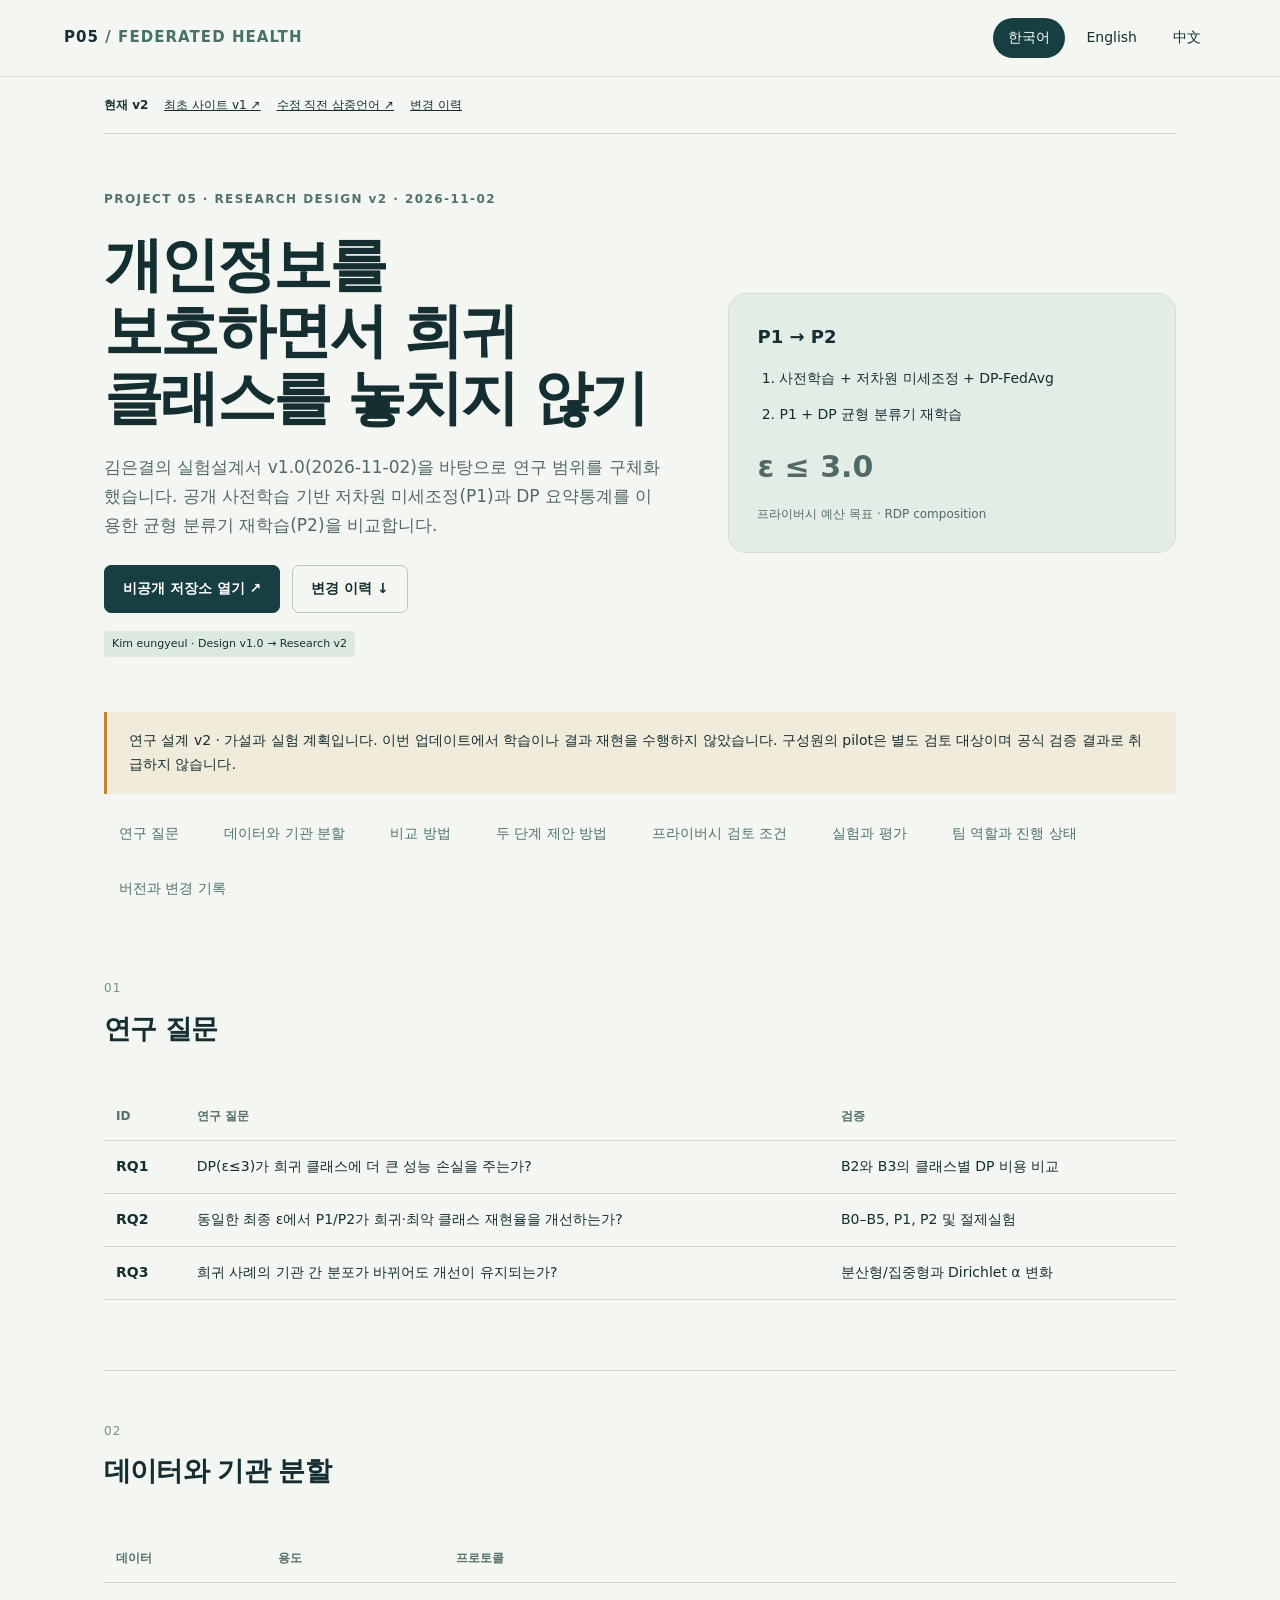
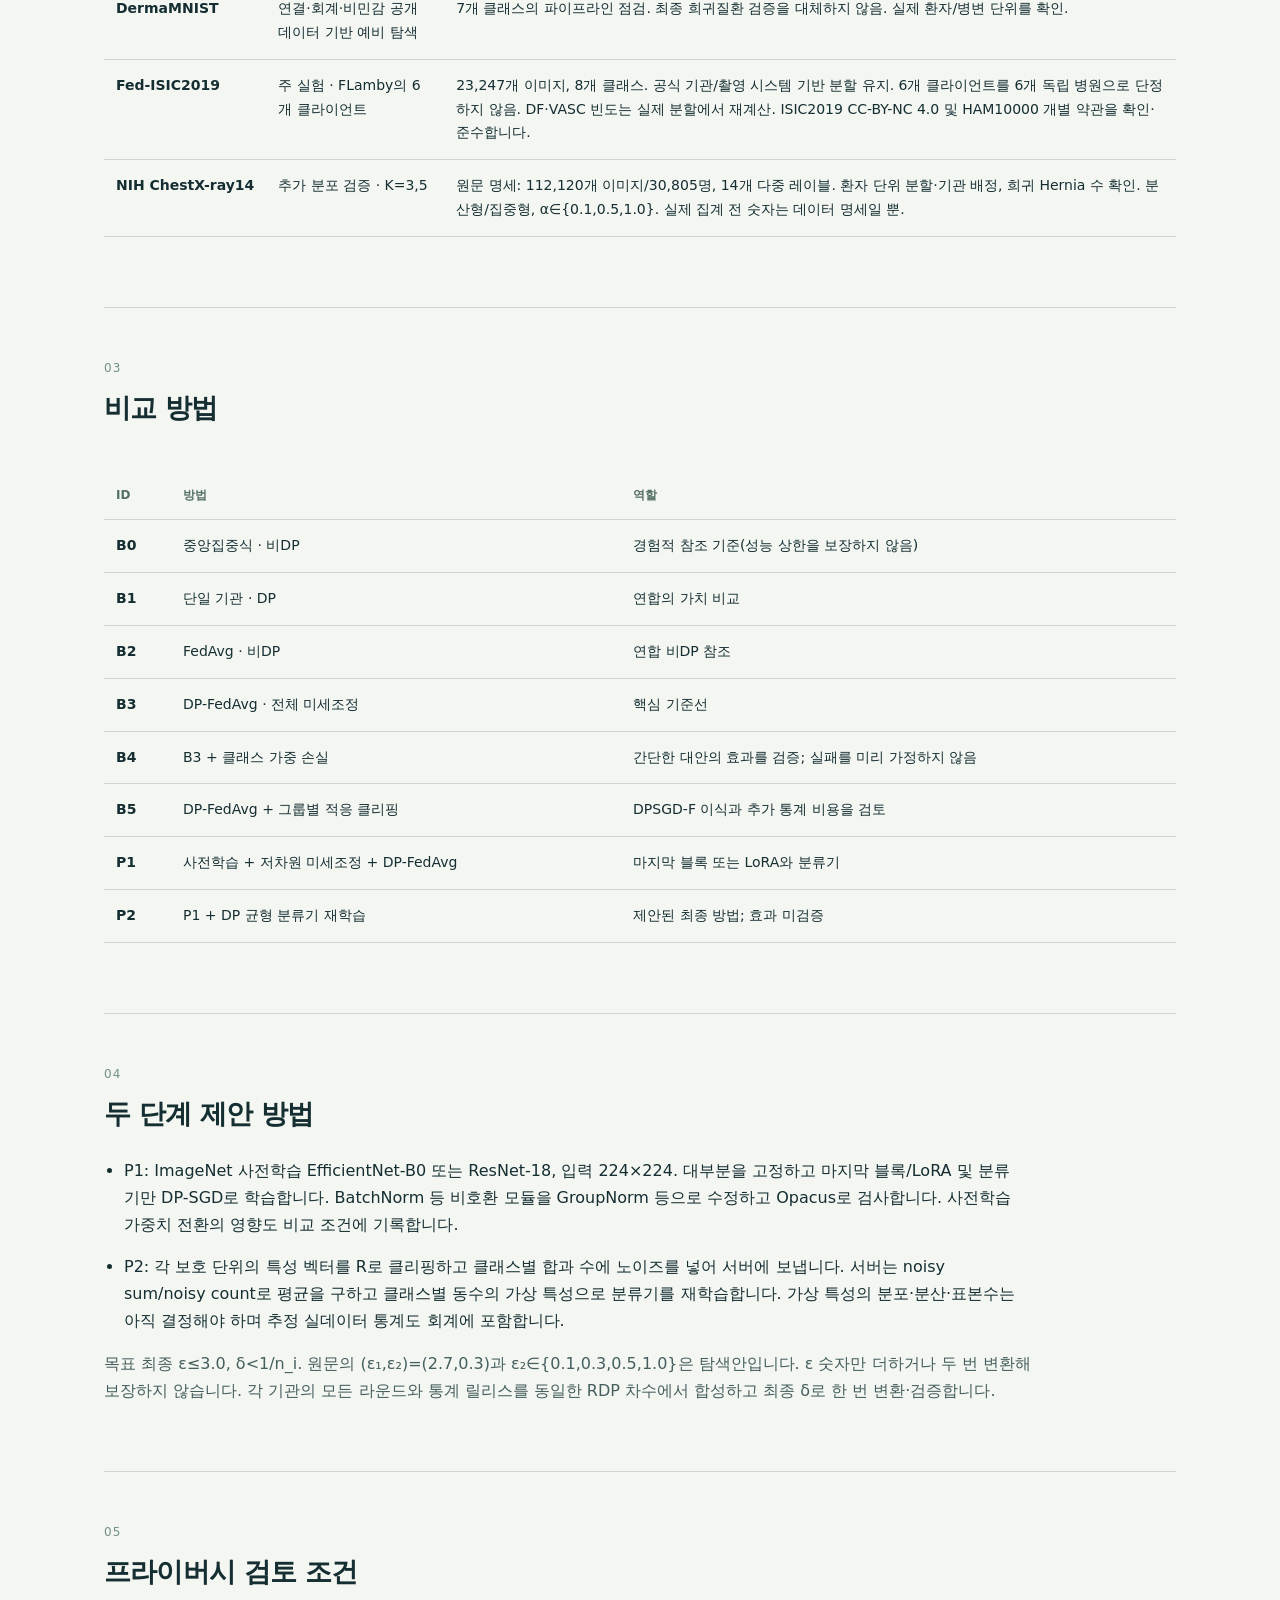
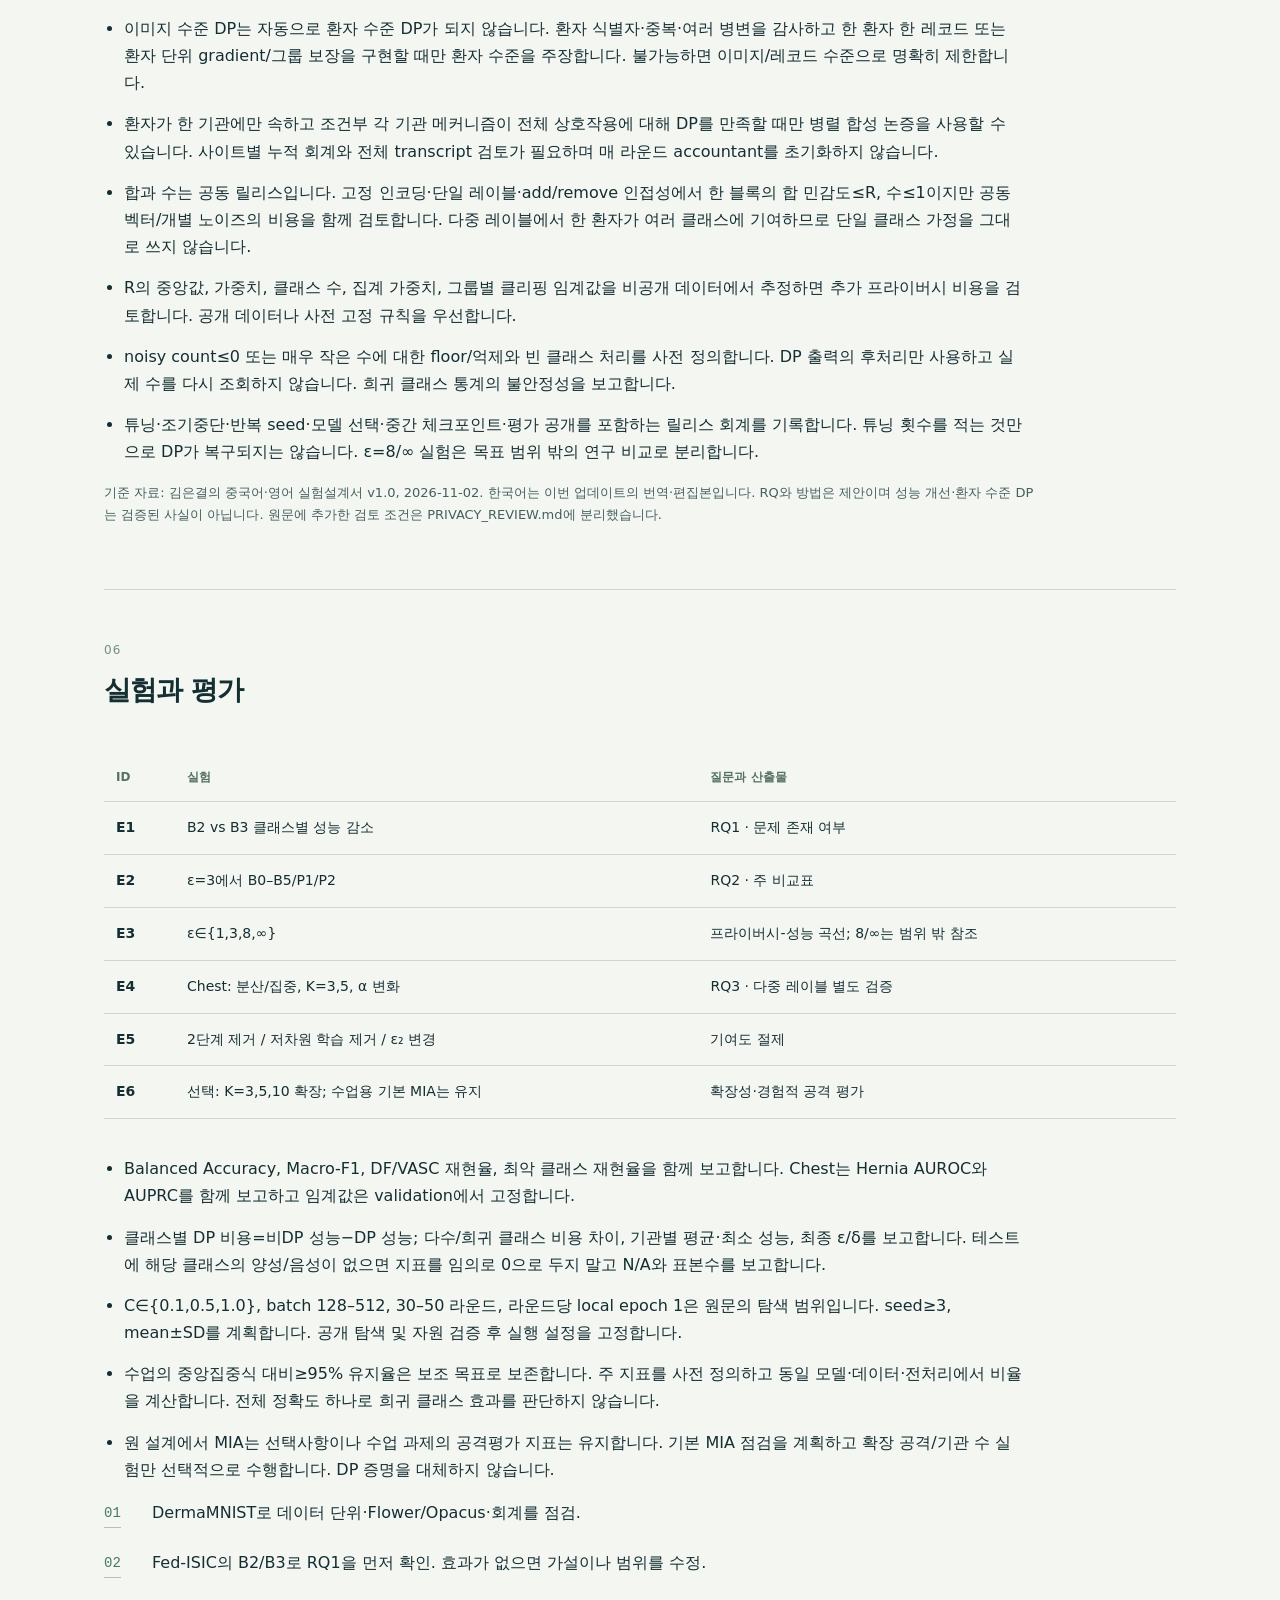
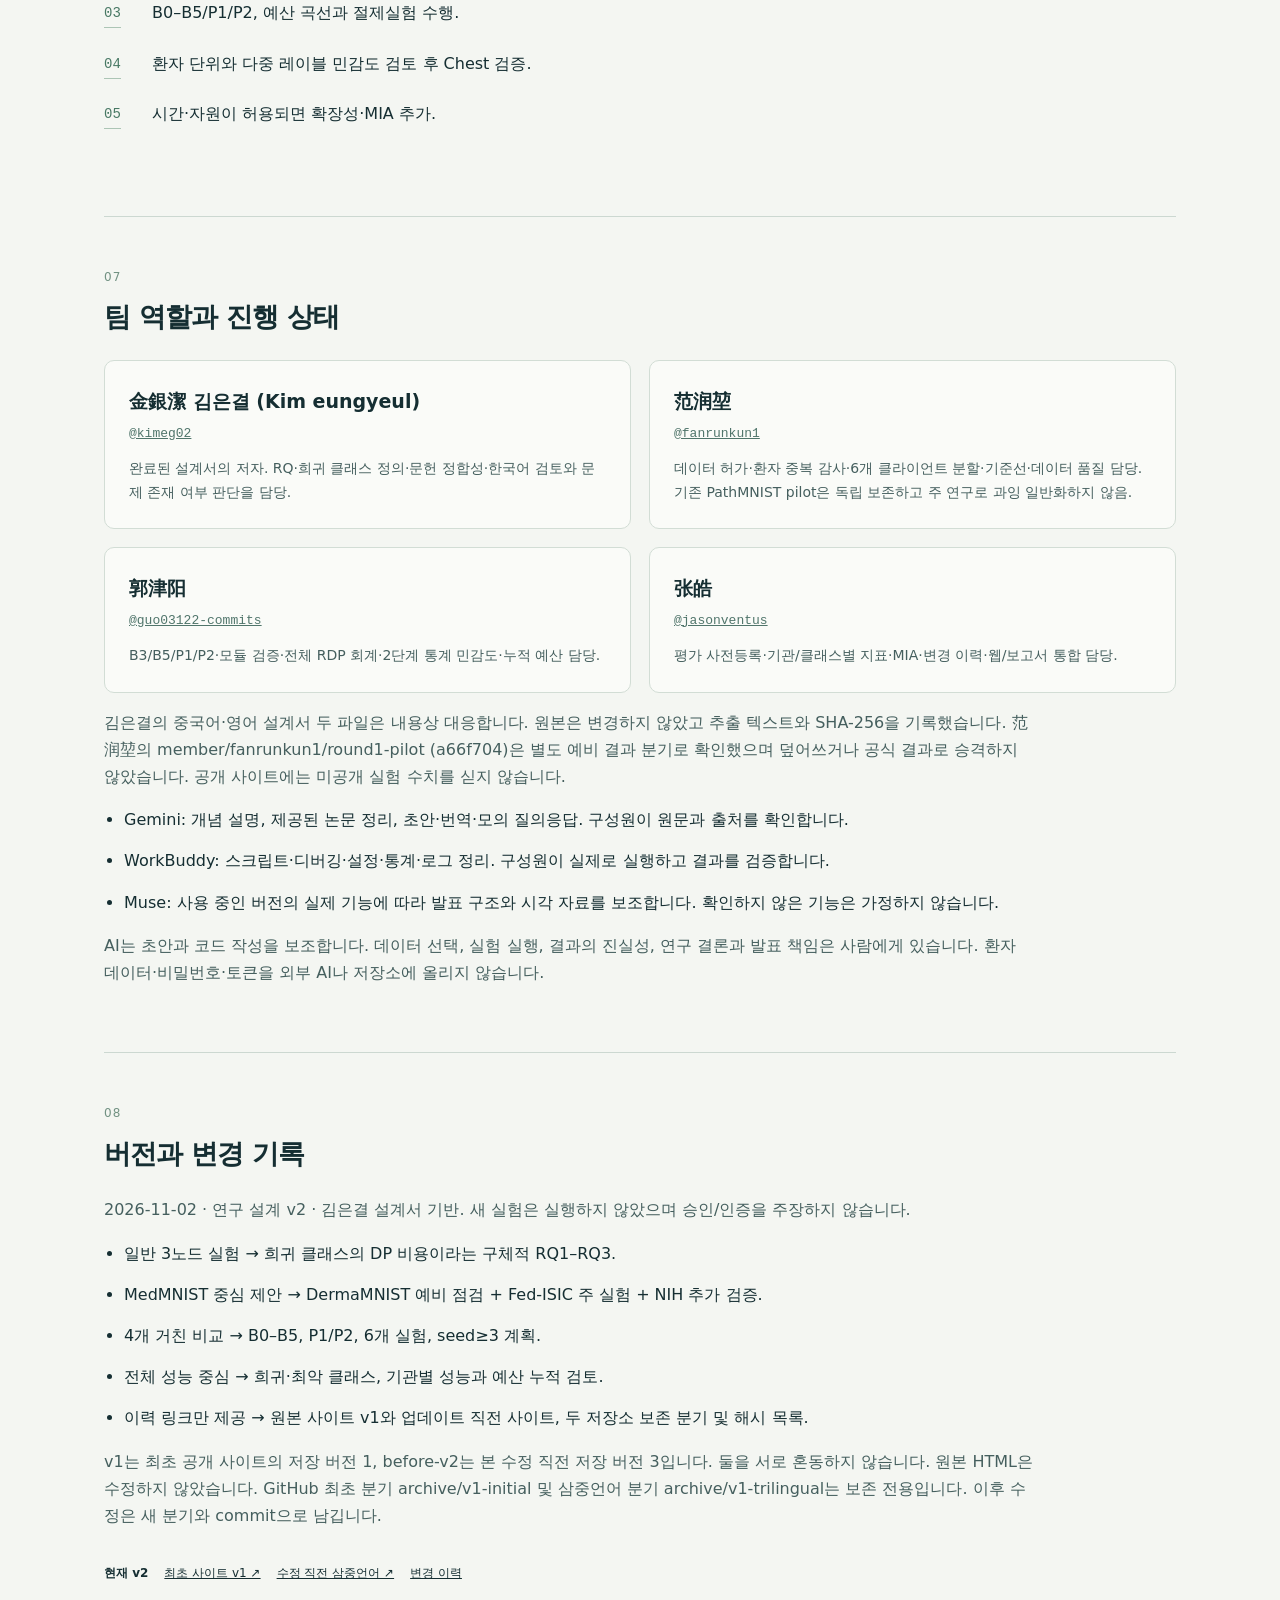
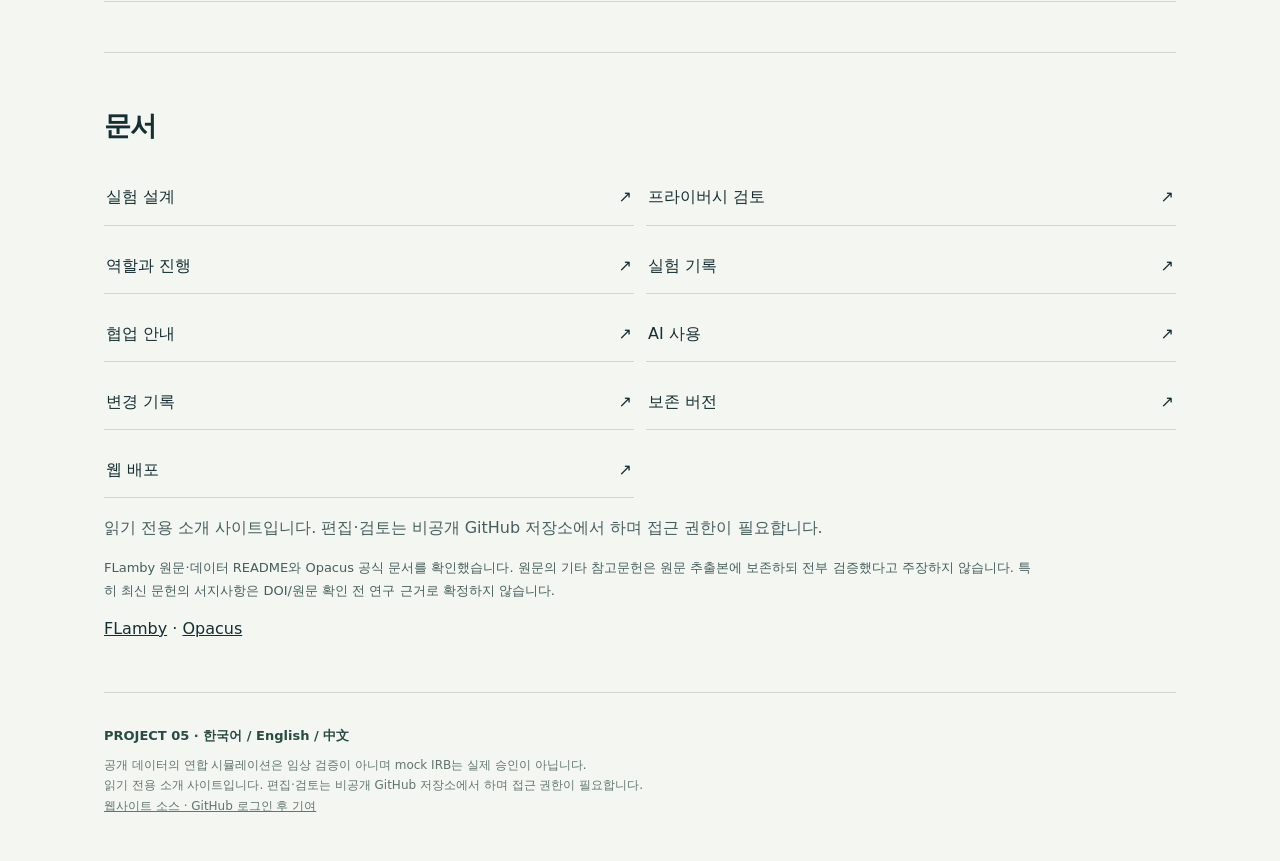
==== index.html @ 73c5e6a1 "Create index.html" ====
<!doctype html><html translate="no" lang="ko"><head><meta charset="utf-8"><meta name="google" content="notranslate"><meta name="viewport" content="width=device-width,initial-scale=1"><meta name="description" content="김은결의 실험설계서 v1.0(2026-11-02)을 바탕으로 연구 범위를 구체화했습니다. 공개 사전학습 기반 저차원 미세조정(P1)과 DP 요약통계를 이용한 균형 분류기 재학습(P2)을 비교합니다."><title>Project 05 v2 · 희귀 질환 성능 저하를 줄이는 DP 연합학습</title><style>*{box-sizing:border-box}html{scroll-behavior:smooth;scroll-padding-top:100px}body{margin:0;background:#f4f6f2;color:#152e32;font:16px/1.7 system-ui,-apple-system,BlinkMacSystemFont,"Segoe UI",sans-serif}a{color:inherit}a:focus-visible{outline:3px solid #e09b35;outline-offset:5px}header{position:sticky;top:0;z-index:5;background:#f4f6f2f5;border-bottom:1px solid #d5dfd9;padding:18px max(5vw,20px);display:flex;gap:20px;align-items:center;justify-content:space-between}.brand{font-size:15px;font-weight:750;text-decoration:none;letter-spacing:.07em}.brand span{color:#477169}nav{display:flex;gap:6px}nav a{padding:7px 14px;text-decoration:none;border:1px solid transparent;border-radius:30px;font-size:14px}nav a[aria-current=page]{background:#173e40;color:white}main{max-width:1200px;margin:auto;padding:0 5vw}.hero{display:grid;grid-template-columns:1.25fr 1fr;gap:65px;padding:80px 0 55px;align-items:center}.eyebrow{font-size:12px;color:#52736a;font-weight:750;letter-spacing:.12em}.hero h1{font-size:clamp(36px,4.6vw,66px);line-height:1.13;letter-spacing:-.045em;margin:22px 0}.hero p{color:#526968;max-width:580px;font-size:17px}.links{display:flex;flex-wrap:wrap;gap:12px;margin-top:25px}.button{display:inline-block;text-decoration:none;border-radius:7px;border:1px solid #b7c9c1;padding:11px 18px;font-size:14px;font-weight:650}.button.primary{background:#173e40;color:white;border-color:#173e40}.diagram{background:#e4ece6;border:1px solid #d1ded4;border-radius:18px;padding:28px}.diagram svg{display:block;width:100%;height:auto}.diagram p{font-size:13px;text-align:center;margin:12px 0 0}.notice{padding:17px 22px;border-left:3px solid #bc8532;background:#f1ebdc;font-size:14px}.metrics{display:grid;grid-template-columns:repeat(3,1fr);padding:30px 0;border-bottom:1px solid #ccd8d1}.metric{padding:5px 25px;border-right:1px solid #ccd8d1}.metric:first-child{padding-left:0}.metric:last-child{border:0}.metric strong{display:block;font-size:30px;line-height:1.25}.metric span{font-size:13px;color:#5e716b}.section{padding:50px 0;border-bottom:1px solid #ccd8d1}.section h2{font-size:27px;letter-spacing:-.03em;margin:0 0 20px}.section p{max-width:930px;color:#455f5e}.section-num{color:#729283;font-size:12px;display:block;letter-spacing:.1em;margin-bottom:7px}.team{display:grid;grid-template-columns:repeat(2,1fr);gap:18px}.person{padding:24px;border:1px solid #d2ddd5;border-radius:10px;background:#fafbf8}.person h3{margin:0;font-size:19px}.person .handle{font:13px/1.5 ui-monospace,monospace;color:#50756b}.person p{font-size:14px;margin:12px 0 0}.person small{display:block;color:#6b7d74;margin-top:10px}.flow{counter-reset:n;list-style:none;padding:0}.flow li{counter-increment:n;position:relative;padding:0 0 23px 48px;max-width:900px}.flow li:before{content:counter(n,decimal-leading-zero);position:absolute;left:0;top:0;font:14px/28px ui-monospace,monospace;color:#487864;border-bottom:1px solid #acc5b5}.tool-list{padding-left:20px}.tool-list li{margin:14px 0;max-width:900px}.docs{display:grid;grid-template-columns:repeat(2,1fr);gap:12px}.doc{display:flex;justify-content:space-between;gap:10px;border-bottom:1px solid #ccd8d1;padding:14px 2px;text-decoration:none}.doc:hover{color:#14755a}.access{font-size:13px;color:#61786e}.prompt{white-space:pre-wrap;word-break:break-word;background:#e8eee7;border:1px solid #d0ddd0;border-radius:8px;padding:22px;font:14px/1.8 system-ui}.footer{max-width:1200px;margin:auto;padding:32px 5vw 45px;color:#60766e;font-size:12px}.footer strong{display:block;color:#274c43;font-size:13px;margin-bottom:8px}@media(max-width:760px){header{padding:13px 18px;gap:6px}.brand{font-size:12px;letter-spacing:0}nav a{padding:6px 9px;font-size:12px}.hero{grid-template-columns:1fr;gap:25px;padding:40px 0 30px}.diagram{padding:15px}.hero h1{font-size:40px}.team,.docs{grid-template-columns:1fr}.metric{padding:5px 10px}.metric strong{font-size:25px}.metric span{font-size:11px}.section{padding:35px 0}.section h2{font-size:24px}}@media(prefers-reduced-motion:reduce){html{scroll-behavior:auto}}
[lang=ko] h1,[lang=ko] h2{word-break:keep-all}.versionbar{display:flex;flex-wrap:wrap;gap:16px;font-size:12px;padding:18px 0;border-bottom:1px solid #ccd8d1}.tablewrap{overflow-x:auto}table{width:100%;border-collapse:collapse;font-size:14px;margin:20px 0}th,td{text-align:left;vertical-align:top;padding:14px 12px;border-bottom:1px solid #ccd8d1}th{color:#557065;font-size:12px}td:first-child{font-weight:650;white-space:nowrap}.hero{padding-top:55px}.versionpill{font-size:11px;display:inline-block;background:#dce9df;border-radius:4px;padding:4px 8px;margin-top:18px}.diagram h3{font-size:18px;margin:0 0 10px}.diagram ol{padding-left:22px;font-size:14px}.diagram li{margin:12px 0}.toc{display:flex;flex-wrap:wrap;gap:15px;font-size:13px;padding:20px 0}.toc a{color:#507468}.source-note{font-size:13px;color:#60766e}.diagram .budget{font-size:30px;text-align:left;font-weight:700}.diagram .sub{font-size:12px;text-align:left}@media(max-width:760px){.hero h1{font-size:36px}th,td{padding:12px 8px;font-size:12px}.versionbar{gap:10px}.brand span{display:none}}</style></head><body><header><a class="brand" href="index.html">P05 <span>/ FEDERATED HEALTH</span></a><nav aria-label="Language / 언어 / 语言"><a lang="ko" href="index.html" aria-current="page">한국어</a><a lang="en" href="en.html">English</a><a lang="zh" href="zh.html">中文</a></nav></header><main><div class="versionbar"><strong>현재 v2</strong><a href="versions/v1/index.html">최초 사이트 v1 ↗</a><a href="versions/before-v2/index.html">수정 직전 삼중언어 ↗</a><a href="#changes">변경 이력</a></div><section class="hero"><div><div class="eyebrow">PROJECT 05 · RESEARCH DESIGN v2 · 2026-11-02</div><h1>개인정보를 보호하면서 희귀 클래스를 놓치지 않기</h1><p>김은결의 실험설계서 v1.0(2026-11-02)을 바탕으로 연구 범위를 구체화했습니다. 공개 사전학습 기반 저차원 미세조정(P1)과 DP 요약통계를 이용한 균형 분류기 재학습(P2)을 비교합니다.</p><div class="links"><a class="button primary" href="https://github.com/jasonventus/healthcare-ai-project05/tree/codex/trilingual-collaboration">비공개 저장소 열기 ↗</a><a class="button" href="#changes">변경 이력 ↓</a></div><span class="versionpill">Kim eungyeul · Design v1.0 → Research v2</span></div><div class="diagram"><h3>P1 → P2</h3><ol><li>사전학습 + 저차원 미세조정 + DP-FedAvg</li><li>P1 + DP 균형 분류기 재학습</li></ol><p class="budget">ε ≤ 3.0</p><p class="sub">프라이버시 예산 목표 · RDP composition</p></div></section><div class="notice" role="note">연구 설계 v2 · 가설과 실험 계획입니다. 이번 업데이트에서 학습이나 결과 재현을 수행하지 않았습니다. 구성원의 pilot은 별도 검토 대상이며 공식 검증 결과로 취급하지 않습니다.</div><nav class="toc" aria-label="Contents"><a href="#s0">연구 질문</a><a href="#s1">데이터와 기관 분할</a><a href="#s2">비교 방법</a><a href="#s3">두 단계 제안 방법</a><a href="#s4">프라이버시 검토 조건</a><a href="#s5">실험과 평가</a><a href="#s6">팀 역할과 진행 상태</a><a href="#changes">버전과 변경 기록</a></nav><section class="section" id="s0"><span class="section-num">01</span><h2>연구 질문</h2><div class="tablewrap"><table><thead><tr><th>ID</th><th>연구 질문</th><th>검증</th></tr></thead><tbody><tr><td>RQ1</td><td>DP(ε≤3)가 희귀 클래스에 더 큰 성능 손실을 주는가?</td><td>B2와 B3의 클래스별 DP 비용 비교</td></tr><tr><td>RQ2</td><td>동일한 최종 ε에서 P1/P2가 희귀·최악 클래스 재현율을 개선하는가?</td><td>B0–B5, P1, P2 및 절제실험</td></tr><tr><td>RQ3</td><td>희귀 사례의 기관 간 분포가 바뀌어도 개선이 유지되는가?</td><td>분산형/집중형과 Dirichlet α 변화</td></tr></tbody></table></div></section><section class="section" id="s1"><span class="section-num">02</span><h2>데이터와 기관 분할</h2><div class="tablewrap"><table><thead><tr><th>데이터</th><th>용도</th><th>프로토콜</th></tr></thead><tbody><tr><td>DermaMNIST</td><td>연결·회계·비민감 공개 데이터 기반 예비 탐색</td><td>7개 클래스의 파이프라인 점검. 최종 희귀질환 검증을 대체하지 않음. 실제 환자/병변 단위를 확인.</td></tr><tr><td>Fed-ISIC2019</td><td>주 실험 · FLamby의 6개 클라이언트</td><td>23,247개 이미지, 8개 클래스. 공식 기관/촬영 시스템 기반 분할 유지. 6개 클라이언트를 6개 독립 병원으로 단정하지 않음. DF·VASC 빈도는 실제 분할에서 재계산. ISIC2019 CC-BY-NC 4.0 및 HAM10000 개별 약관을 확인·준수합니다.</td></tr><tr><td>NIH ChestX-ray14</td><td>추가 분포 검증 · K=3,5</td><td>원문 명세: 112,120개 이미지/30,805명, 14개 다중 레이블. 환자 단위 분할·기관 배정, 희귀 Hernia 수 확인. 분산형/집중형, α∈{0.1,0.5,1.0}. 실제 집계 전 숫자는 데이터 명세일 뿐.</td></tr></tbody></table></div></section><section class="section" id="s2"><span class="section-num">03</span><h2>비교 방법</h2><div class="tablewrap"><table><thead><tr><th>ID</th><th>방법</th><th>역할</th></tr></thead><tbody><tr><td>B0</td><td>중앙집중식 · 비DP</td><td>경험적 참조 기준(성능 상한을 보장하지 않음)</td></tr><tr><td>B1</td><td>단일 기관 · DP</td><td>연합의 가치 비교</td></tr><tr><td>B2</td><td>FedAvg · 비DP</td><td>연합 비DP 참조</td></tr><tr><td>B3</td><td>DP-FedAvg · 전체 미세조정</td><td>핵심 기준선</td></tr><tr><td>B4</td><td>B3 + 클래스 가중 손실</td><td>간단한 대안의 효과를 검증; 실패를 미리 가정하지 않음</td></tr><tr><td>B5</td><td>DP-FedAvg + 그룹별 적응 클리핑</td><td>DPSGD-F 이식과 추가 통계 비용을 검토</td></tr><tr><td>P1</td><td>사전학습 + 저차원 미세조정 + DP-FedAvg</td><td>마지막 블록 또는 LoRA와 분류기</td></tr><tr><td>P2</td><td>P1 + DP 균형 분류기 재학습</td><td>제안된 최종 방법; 효과 미검증</td></tr></tbody></table></div></section><section class="section" id="s3"><span class="section-num">04</span><h2>두 단계 제안 방법</h2><ul class="tool-list"><li>P1: ImageNet 사전학습 EfficientNet-B0 또는 ResNet-18, 입력 224×224. 대부분을 고정하고 마지막 블록/LoRA 및 분류기만 DP-SGD로 학습합니다. BatchNorm 등 비호환 모듈을 GroupNorm 등으로 수정하고 Opacus로 검사합니다. 사전학습 가중치 전환의 영향도 비교 조건에 기록합니다.</li><li>P2: 각 보호 단위의 특성 벡터를 R로 클리핑하고 클래스별 합과 수에 노이즈를 넣어 서버에 보냅니다. 서버는 noisy sum/noisy count로 평균을 구하고 클래스별 동수의 가상 특성으로 분류기를 재학습합니다. 가상 특성의 분포·분산·표본수는 아직 결정해야 하며 추정 실데이터 통계도 회계에 포함합니다.</li></ul><p>목표 최종 ε≤3.0, δ&lt;1/n_i. 원문의 (ε₁,ε₂)=(2.7,0.3)과 ε₂∈{0.1,0.3,0.5,1.0}은 탐색안입니다. ε 숫자만 더하거나 두 번 변환해 보장하지 않습니다. 각 기관의 모든 라운드와 통계 릴리스를 동일한 RDP 차수에서 합성하고 최종 δ로 한 번 변환·검증합니다.</p></section><section class="section" id="s4"><span class="section-num">05</span><h2>프라이버시 검토 조건</h2><ul class="tool-list"><li>이미지 수준 DP는 자동으로 환자 수준 DP가 되지 않습니다. 환자 식별자·중복·여러 병변을 감사하고 한 환자 한 레코드 또는 환자 단위 gradient/그룹 보장을 구현할 때만 환자 수준을 주장합니다. 불가능하면 이미지/레코드 수준으로 명확히 제한합니다.</li><li>환자가 한 기관에만 속하고 조건부 각 기관 메커니즘이 전체 상호작용에 대해 DP를 만족할 때만 병렬 합성 논증을 사용할 수 있습니다. 사이트별 누적 회계와 전체 transcript 검토가 필요하며 매 라운드 accountant를 초기화하지 않습니다.</li><li>합과 수는 공동 릴리스입니다. 고정 인코딩·단일 레이블·add/remove 인접성에서 한 블록의 합 민감도≤R, 수≤1이지만 공동 벡터/개별 노이즈의 비용을 함께 검토합니다. 다중 레이블에서 한 환자가 여러 클래스에 기여하므로 단일 클래스 가정을 그대로 쓰지 않습니다.</li><li>R의 중앙값, 가중치, 클래스 수, 집계 가중치, 그룹별 클리핑 임계값을 비공개 데이터에서 추정하면 추가 프라이버시 비용을 검토합니다. 공개 데이터나 사전 고정 규칙을 우선합니다.</li><li>noisy count≤0 또는 매우 작은 수에 대한 floor/억제와 빈 클래스 처리를 사전 정의합니다. DP 출력의 후처리만 사용하고 실제 수를 다시 조회하지 않습니다. 희귀 클래스 통계의 불안정성을 보고합니다.</li><li>튜닝·조기중단·반복 seed·모델 선택·중간 체크포인트·평가 공개를 포함하는 릴리스 회계를 기록합니다. 튜닝 횟수를 적는 것만으로 DP가 복구되지는 않습니다. ε=8/∞ 실험은 목표 범위 밖의 연구 비교로 분리합니다.</li></ul><p class="source-note">기준 자료: 김은결의 중국어·영어 실험설계서 v1.0, 2026-11-02. 한국어는 이번 업데이트의 번역·편집본입니다. RQ와 방법은 제안이며 성능 개선·환자 수준 DP는 검증된 사실이 아닙니다. 원문에 추가한 검토 조건은 PRIVACY_REVIEW.md에 분리했습니다.</p></section><section class="section" id="s5"><span class="section-num">06</span><h2>실험과 평가</h2><div class="tablewrap"><table><thead><tr><th>ID</th><th>실험</th><th>질문과 산출물</th></tr></thead><tbody><tr><td>E1</td><td>B2 vs B3 클래스별 성능 감소</td><td>RQ1 · 문제 존재 여부</td></tr><tr><td>E2</td><td>ε=3에서 B0–B5/P1/P2</td><td>RQ2 · 주 비교표</td></tr><tr><td>E3</td><td>ε∈{1,3,8,∞}</td><td>프라이버시-성능 곡선; 8/∞는 범위 밖 참조</td></tr><tr><td>E4</td><td>Chest: 분산/집중, K=3,5, α 변화</td><td>RQ3 · 다중 레이블 별도 검증</td></tr><tr><td>E5</td><td>2단계 제거 / 저차원 학습 제거 / ε₂ 변경</td><td>기여도 절제</td></tr><tr><td>E6</td><td>선택: K=3,5,10 확장; 수업용 기본 MIA는 유지</td><td>확장성·경험적 공격 평가</td></tr></tbody></table></div><ul class="tool-list"><li>Balanced Accuracy, Macro-F1, DF/VASC 재현율, 최악 클래스 재현율을 함께 보고합니다. Chest는 Hernia AUROC와 AUPRC를 함께 보고하고 임계값은 validation에서 고정합니다.</li><li>클래스별 DP 비용=비DP 성능−DP 성능; 다수/희귀 클래스 비용 차이, 기관별 평균·최소 성능, 최종 ε/δ를 보고합니다. 테스트에 해당 클래스의 양성/음성이 없으면 지표를 임의로 0으로 두지 말고 N/A와 표본수를 보고합니다.</li><li>C∈{0.1,0.5,1.0}, batch 128–512, 30–50 라운드, 라운드당 local epoch 1은 원문의 탐색 범위입니다. seed≥3, mean±SD를 계획합니다. 공개 탐색 및 자원 검증 후 실행 설정을 고정합니다.</li><li>수업의 중앙집중식 대비≥95% 유지율은 보조 목표로 보존합니다. 주 지표를 사전 정의하고 동일 모델·데이터·전처리에서 비율을 계산합니다. 전체 정확도 하나로 희귀 클래스 효과를 판단하지 않습니다.</li><li>원 설계에서 MIA는 선택사항이나 수업 과제의 공격평가 지표는 유지합니다. 기본 MIA 점검을 계획하고 확장 공격/기관 수 실험만 선택적으로 수행합니다. DP 증명을 대체하지 않습니다.</li></ul><ol class="flow"><li>DermaMNIST로 데이터 단위·Flower/Opacus·회계를 점검.</li><li>Fed-ISIC의 B2/B3로 RQ1을 먼저 확인. 효과가 없으면 가설이나 범위를 수정.</li><li>B0–B5/P1/P2, 예산 곡선과 절제실험 수행.</li><li>환자 단위와 다중 레이블 민감도 검토 후 Chest 검증.</li><li>시간·자원이 허용되면 확장성·MIA 추가.</li></ol></section><section class="section" id="s6"><span class="section-num">07</span><h2>팀 역할과 진행 상태</h2><div class="team"><article class="person"><h3>金銀潔 김은결 (Kim eungyeul)</h3><a class="handle" href="https://github.com/kimeg02">@kimeg02</a><p>완료된 설계서의 저자. RQ·희귀 클래스 정의·문헌 정합성·한국어 검토와 문제 존재 여부 판단을 담당.</p></article><article class="person"><h3>范润堃</h3><a class="handle" href="https://github.com/fanrunkun1">@fanrunkun1</a><p>데이터 허가·환자 중복 감사·6개 클라이언트 분할·기준선·데이터 품질 담당. 기존 PathMNIST pilot은 독립 보존하고 주 연구로 과잉 일반화하지 않음.</p></article><article class="person"><h3>郭津阳</h3><a class="handle" href="https://github.com/guo03122-commits">@guo03122-commits</a><p>B3/B5/P1/P2·모듈 검증·전체 RDP 회계·2단계 통계 민감도·누적 예산 담당.</p></article><article class="person"><h3>张皓</h3><a class="handle" href="https://github.com/jasonventus">@jasonventus</a><p>평가 사전등록·기관/클래스별 지표·MIA·변경 이력·웹/보고서 통합 담당.</p></article></div><p>김은결의 중국어·영어 설계서 두 파일은 내용상 대응합니다. 원본은 변경하지 않았고 추출 텍스트와 SHA-256을 기록했습니다. 范润堃의 member/fanrunkun1/round1-pilot (a66f704)은 별도 예비 결과 분기로 확인했으며 덮어쓰거나 공식 결과로 승격하지 않았습니다. 공개 사이트에는 미공개 실험 수치를 싣지 않습니다.</p><ul class="tool-list"><li>Gemini: 개념 설명, 제공된 논문 정리, 초안·번역·모의 질의응답. 구성원이 원문과 출처를 확인합니다.</li><li>WorkBuddy: 스크립트·디버깅·설정·통계·로그 정리. 구성원이 실제로 실행하고 결과를 검증합니다.</li><li>Muse: 사용 중인 버전의 실제 기능에 따라 발표 구조와 시각 자료를 보조합니다. 확인하지 않은 기능은 가정하지 않습니다.</li></ul><p>AI는 초안과 코드 작성을 보조합니다. 데이터 선택, 실험 실행, 결과의 진실성, 연구 결론과 발표 책임은 사람에게 있습니다. 환자 데이터·비밀번호·토큰을 외부 AI나 저장소에 올리지 않습니다.</p></section><section class="section" id="changes"><span class="section-num">08</span><h2>버전과 변경 기록</h2><p>2026-11-02 · 연구 설계 v2 · 김은결 설계서 기반. 새 실험은 실행하지 않았으며 승인/인증을 주장하지 않습니다.</p><ul class="tool-list"><li>일반 3노드 실험 → 희귀 클래스의 DP 비용이라는 구체적 RQ1–RQ3.</li><li>MedMNIST 중심 제안 → DermaMNIST 예비 점검 + Fed-ISIC 주 실험 + NIH 추가 검증.</li><li>4개 거친 비교 → B0–B5, P1/P2, 6개 실험, seed≥3 계획.</li><li>전체 성능 중심 → 희귀·최악 클래스, 기관별 성능과 예산 누적 검토.</li><li>이력 링크만 제공 → 원본 사이트 v1와 업데이트 직전 사이트, 두 저장소 보존 분기 및 해시 목록.</li></ul><p>v1는 최초 공개 사이트의 저장 버전 1, before-v2는 본 수정 직전 저장 버전 3입니다. 둘을 서로 혼동하지 않습니다. 원본 HTML은 수정하지 않았습니다. GitHub 최초 분기 archive/v1-initial 및 삼중언어 분기 archive/v1-trilingual는 보존 전용입니다. 이후 수정은 새 분기와 commit으로 남깁니다.</p><div class="versionbar"><strong>현재 v2</strong><a href="versions/v1/index.html">최초 사이트 v1 ↗</a><a href="versions/before-v2/index.html">수정 직전 삼중언어 ↗</a><a href="#changes">변경 이력</a></div></section><section class="section"><h2>문서</h2><div class="docs"><a class="doc" href="https://github.com/jasonventus/healthcare-ai-project05/blob/codex/trilingual-collaboration/RESEARCH_DESIGN.md#ko"><span>실험 설계</span><span aria-hidden="true">↗</span></a><a class="doc" href="https://github.com/jasonventus/healthcare-ai-project05/blob/codex/trilingual-collaboration/PRIVACY_REVIEW.md#ko"><span>프라이버시 검토</span><span aria-hidden="true">↗</span></a><a class="doc" href="https://github.com/jasonventus/healthcare-ai-project05/blob/codex/trilingual-collaboration/PROJECT_PLAN.md#ko"><span>역할과 진행</span><span aria-hidden="true">↗</span></a><a class="doc" href="https://github.com/jasonventus/healthcare-ai-project05/blob/codex/trilingual-collaboration/EXPERIMENT_TEMPLATE.md#ko"><span>실험 기록</span><span aria-hidden="true">↗</span></a><a class="doc" href="https://github.com/jasonventus/healthcare-ai-project05/blob/codex/trilingual-collaboration/CONTRIBUTING.md#ko"><span>협업 안내</span><span aria-hidden="true">↗</span></a><a class="doc" href="https://github.com/jasonventus/healthcare-ai-project05/blob/codex/trilingual-collaboration/AI_USAGE_LOG.md#ko"><span>AI 사용</span><span aria-hidden="true">↗</span></a><a class="doc" href="https://github.com/jasonventus/healthcare-ai-project05/blob/codex/trilingual-collaboration/CHANGELOG.md#ko"><span>변경 기록</span><span aria-hidden="true">↗</span></a><a class="doc" href="https://github.com/jasonventus/healthcare-ai-project05/blob/codex/trilingual-collaboration/VERSION_HISTORY.md#ko"><span>보존 버전</span><span aria-hidden="true">↗</span></a><a class="doc" href="https://github.com/jasonventus/healthcare-ai-project05/blob/codex/trilingual-collaboration/WEBSITE.md#ko"><span>웹 배포</span><span aria-hidden="true">↗</span></a></div><p>읽기 전용 소개 사이트입니다. 편집·검토는 비공개 GitHub 저장소에서 하며 접근 권한이 필요합니다.</p><p class="source-note">FLamby 원문·데이터 README와 Opacus 공식 문서를 확인했습니다. 원문의 기타 참고문헌은 원문 추출본에 보존하되 전부 검증했다고 주장하지 않습니다. 특히 최신 문헌의 서지사항은 DOI/원문 확인 전 연구 근거로 확정하지 않습니다.</p><a href="https://github.com/owkin/FLamby/blob/main/flamby/datasets/fed_isic2019/README.md">FLamby</a> · <a href="https://opacus.ai/api/privacy_engine.html">Opacus</a></section></main><footer class="footer"><strong>PROJECT 05 · 한국어 / English / 中文</strong>공개 데이터의 연합 시뮬레이션은 임상 검증이 아니며 mock IRB는 실제 승인이 아닙니다.<br>읽기 전용 소개 사이트입니다. 편집·검토는 비공개 GitHub 저장소에서 하며 접근 권한이 필요합니다.<br><a href="https://github.com/jasonventus/medfl">웹사이트 소스 · GitHub 로그인 후 기여</a></footer></body></html>
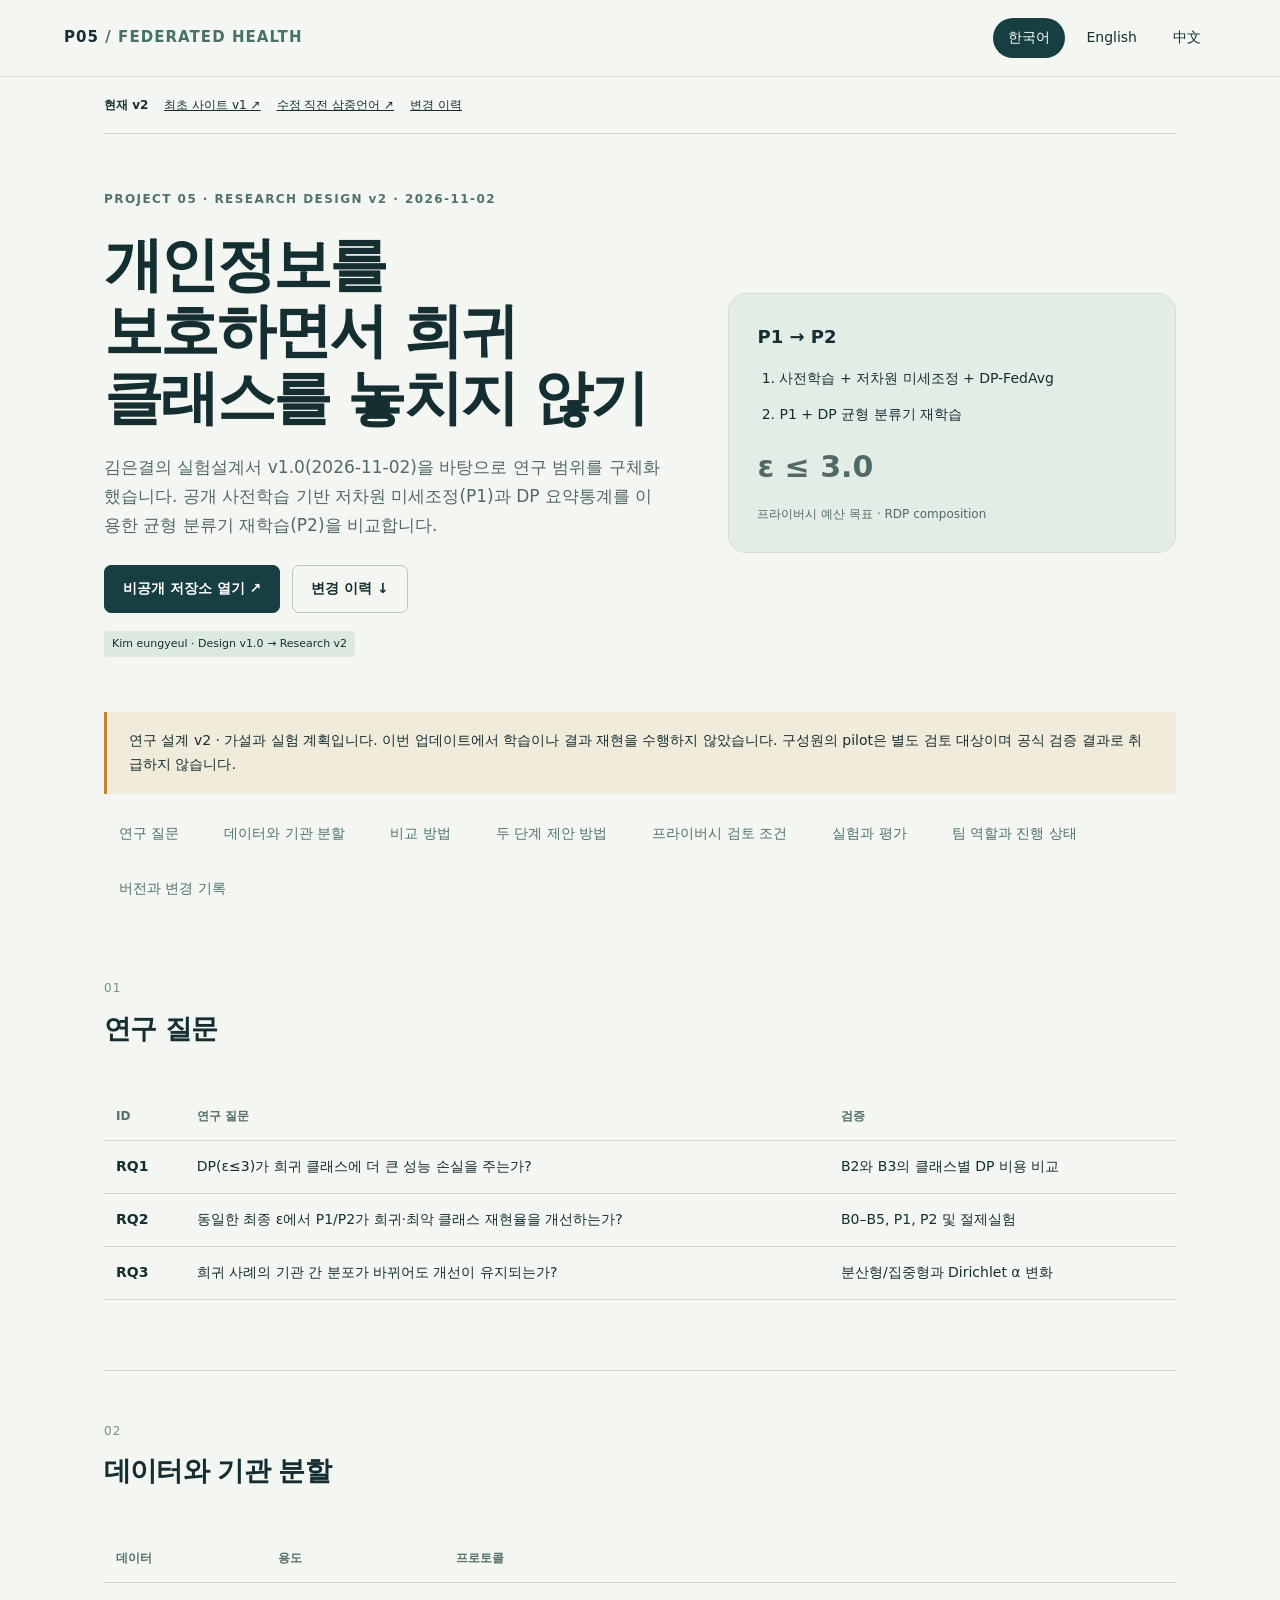
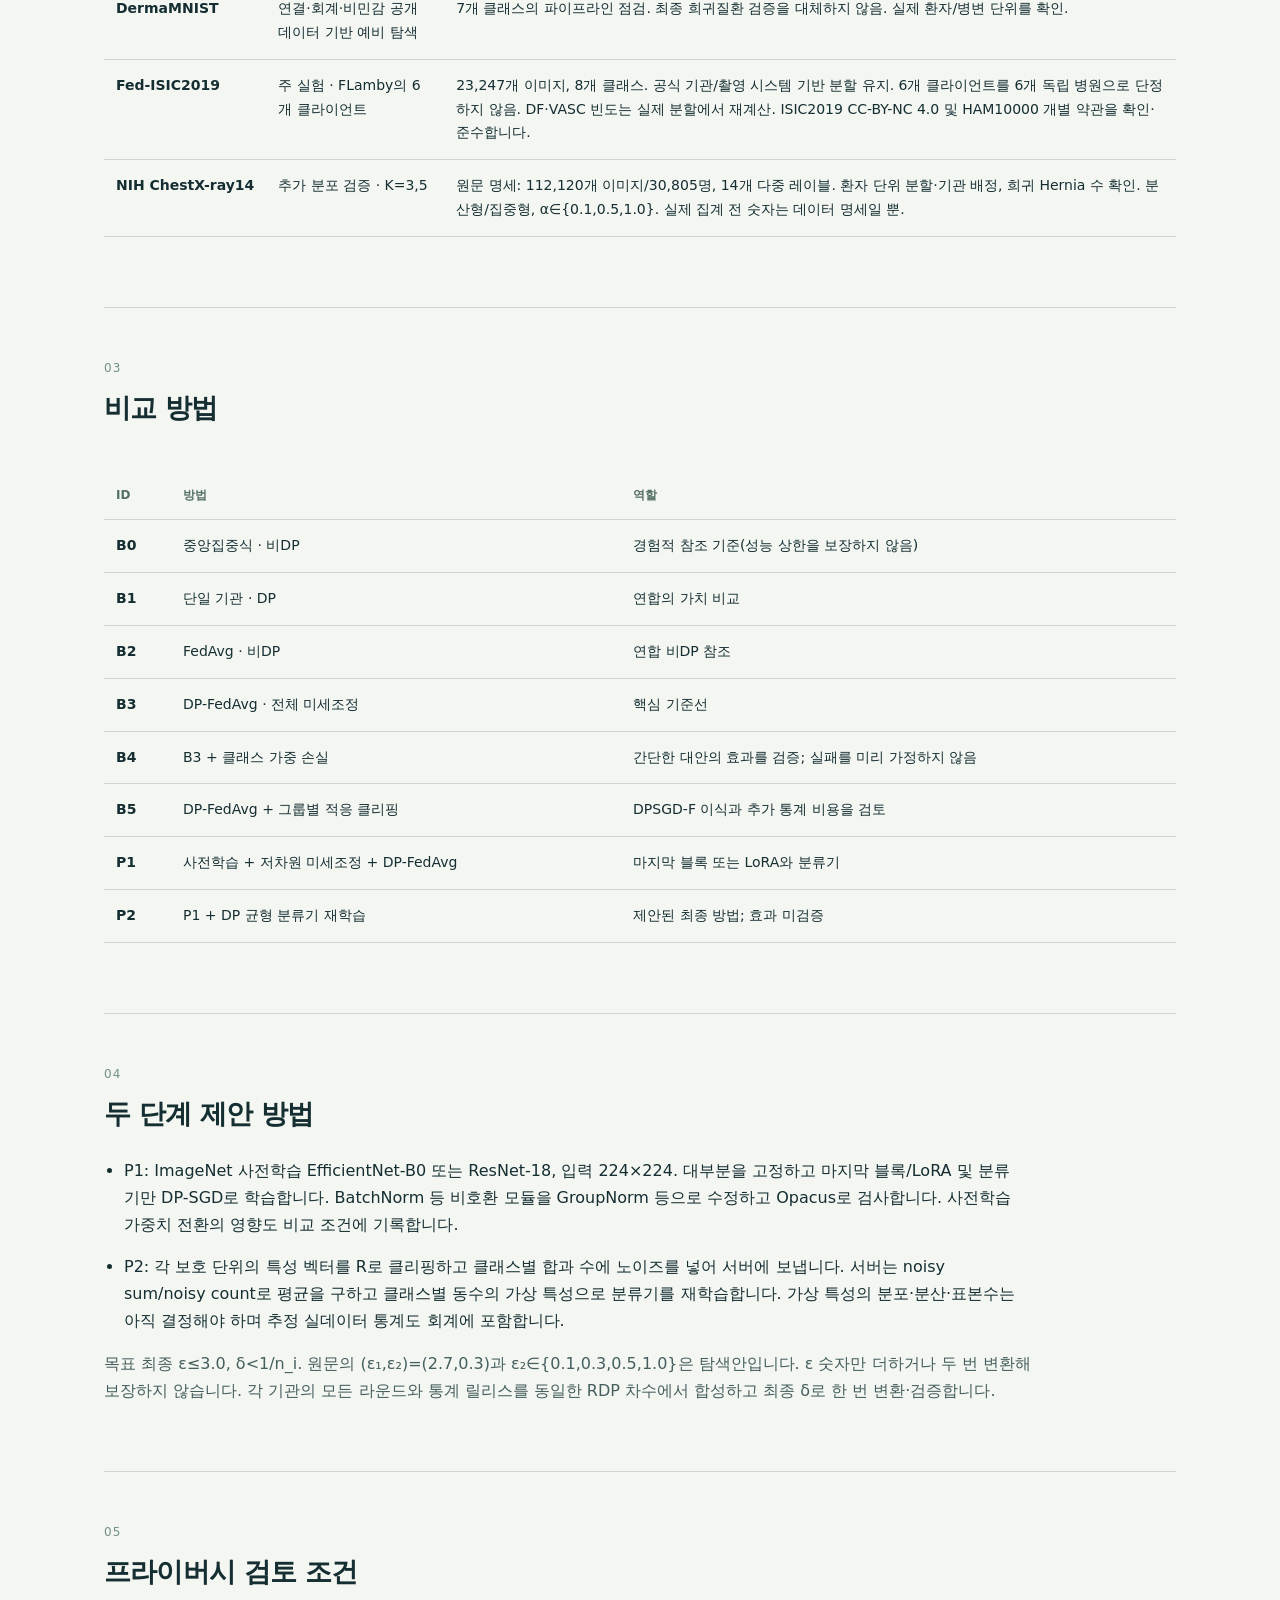
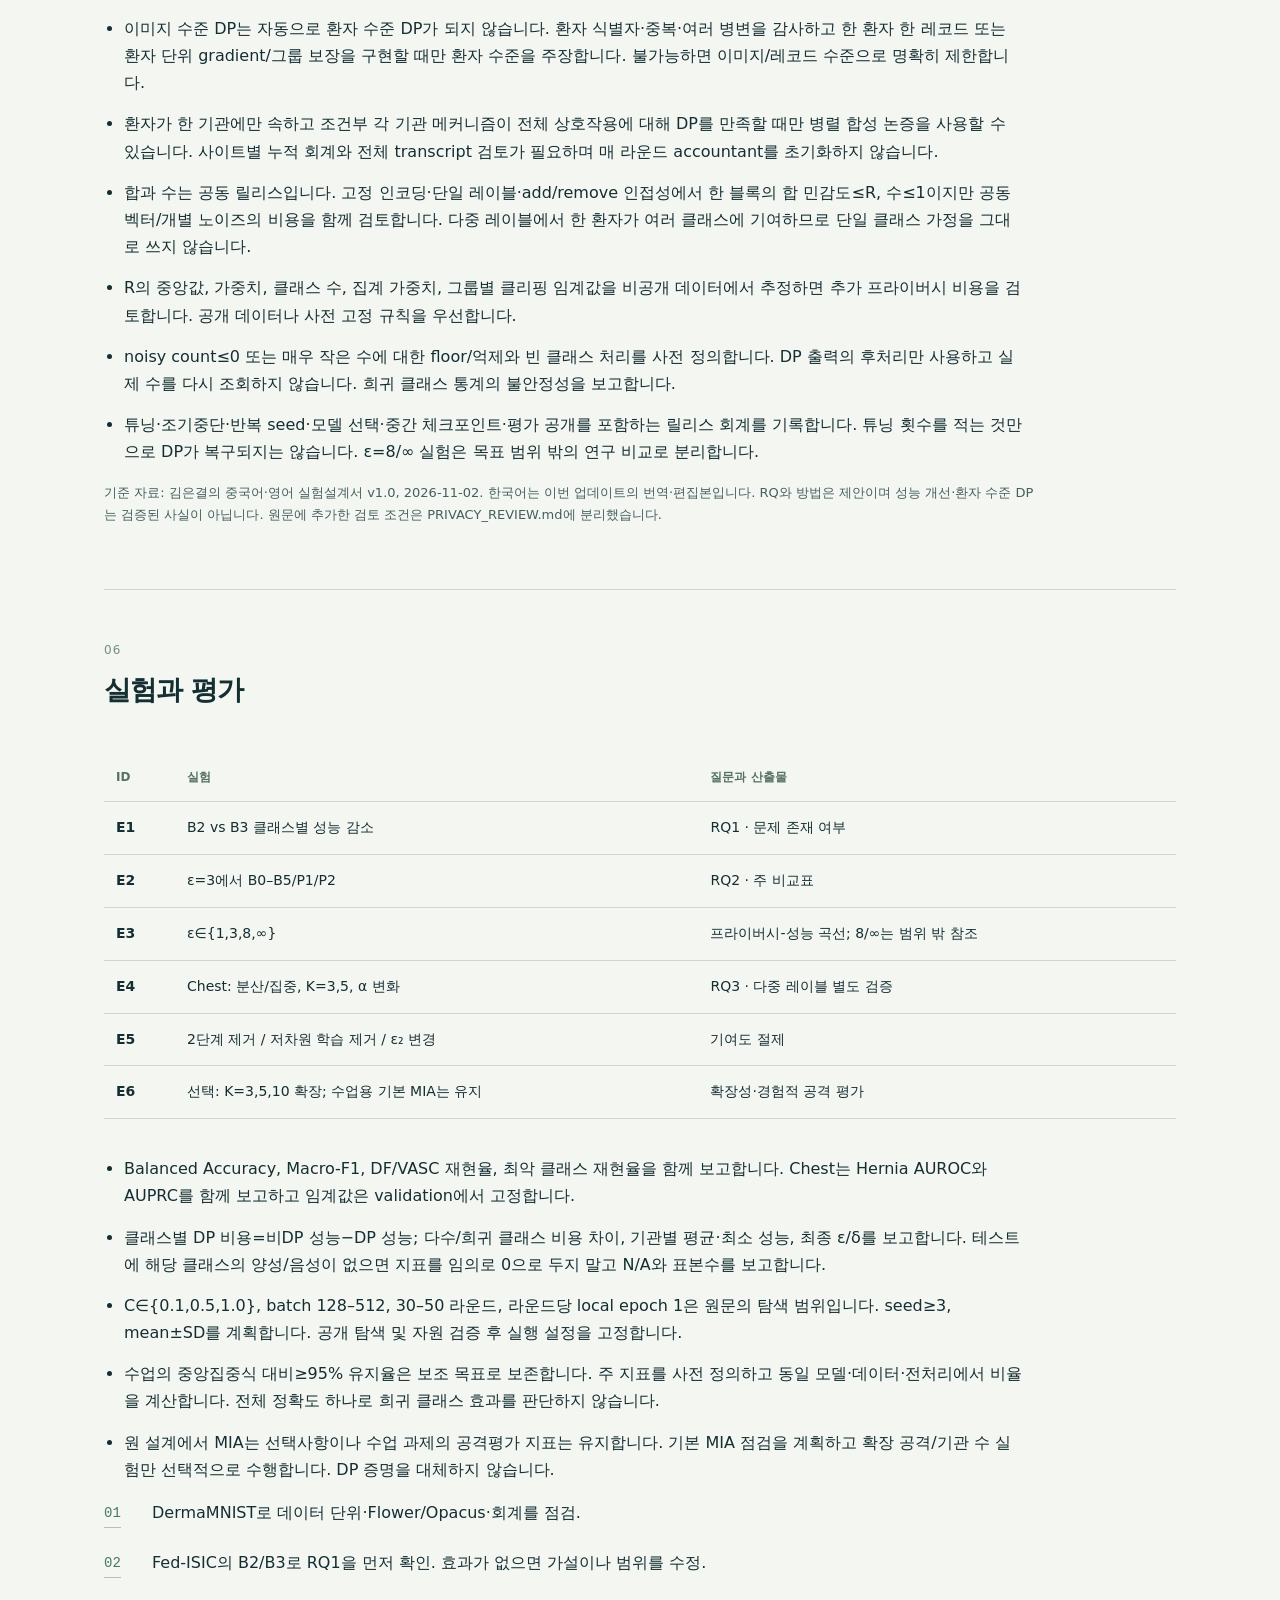
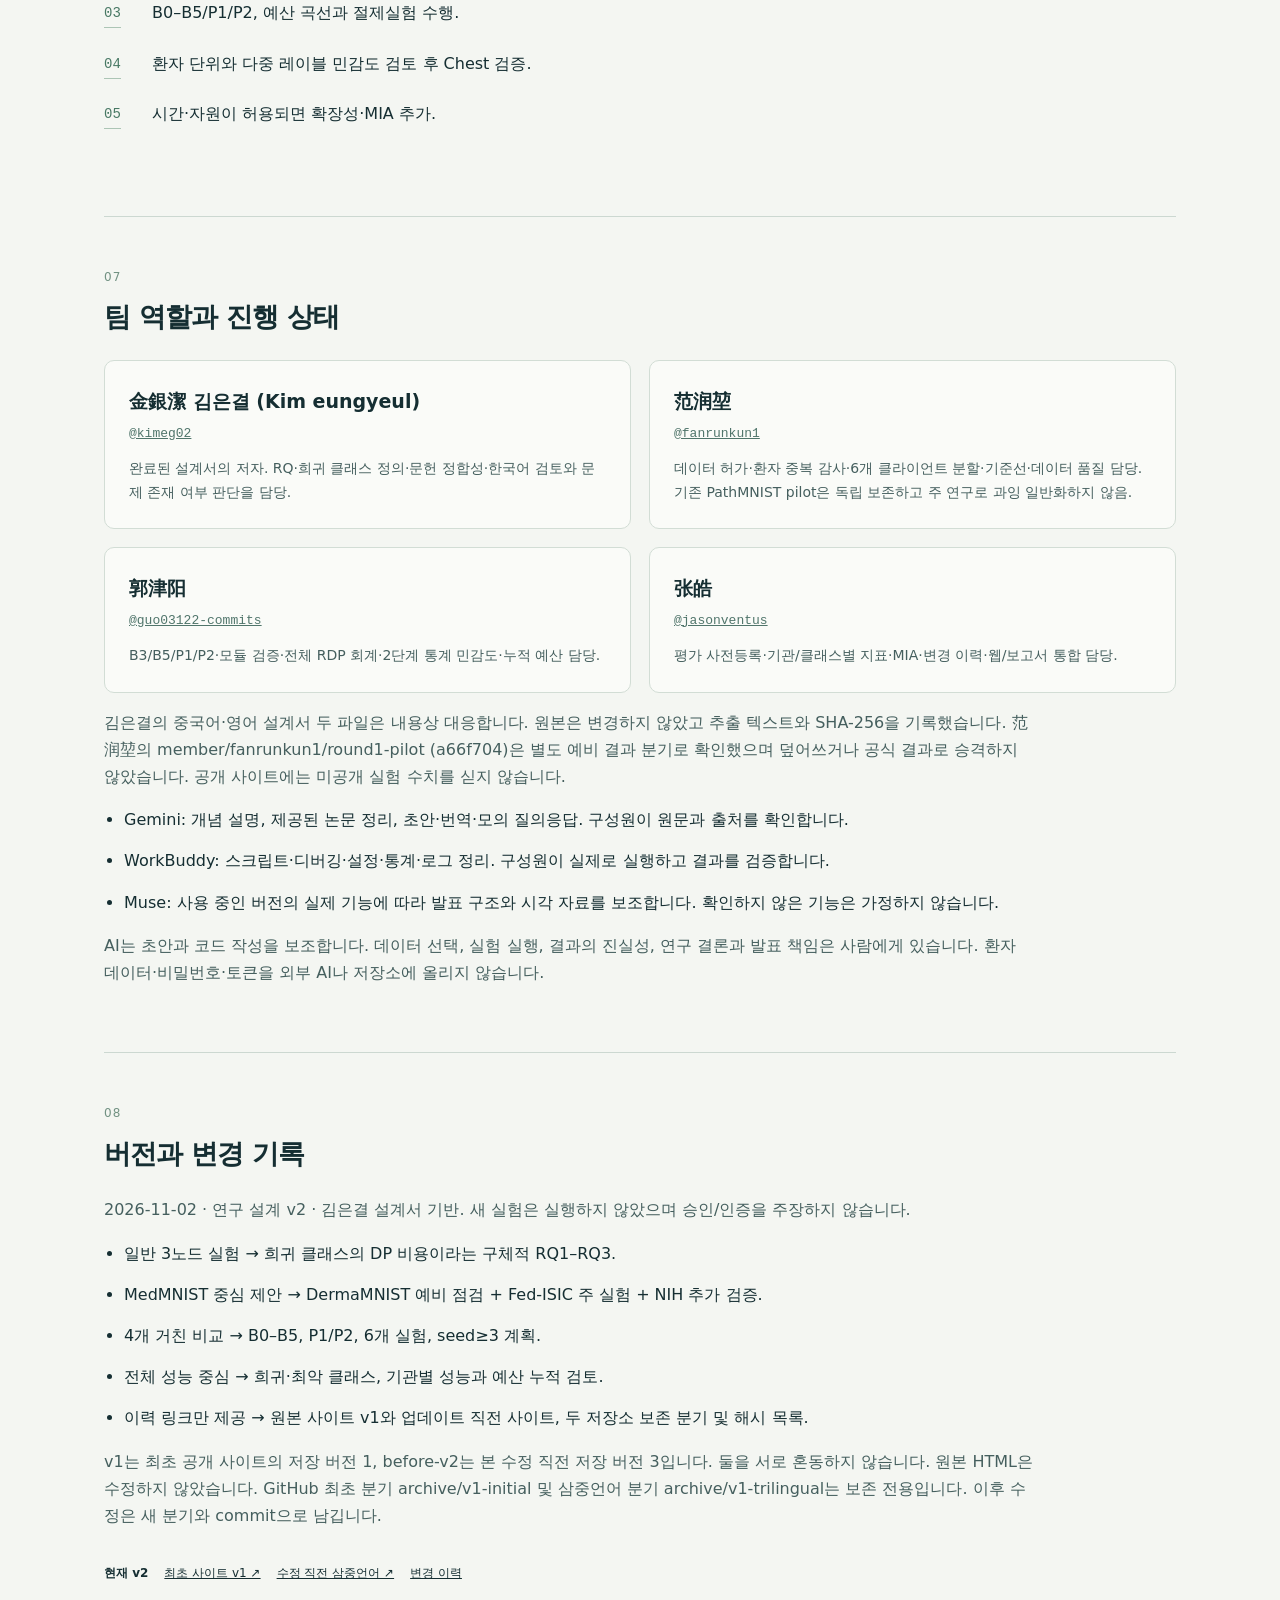
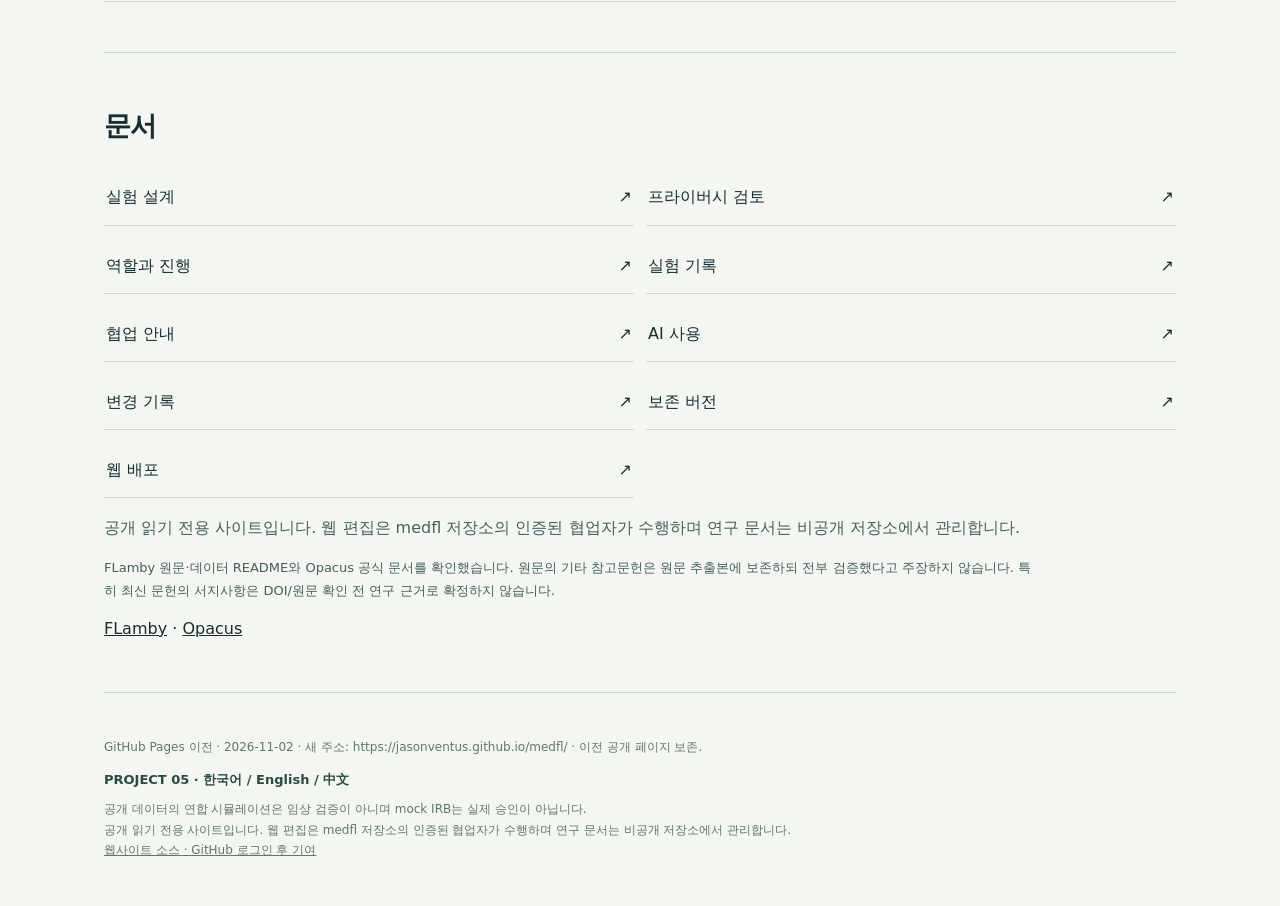
==== commit 94ed57d9: "Update index.html" ====
--- a/index.html
+++ b/index.html
@@ -1,2 +1,2 @@
 <!doctype html><html translate="no" lang="ko"><head><meta charset="utf-8"><meta name="google" content="notranslate"><meta name="viewport" content="width=device-width,initial-scale=1"><meta name="description" content="김은결의 실험설계서 v1.0(2026-11-02)을 바탕으로 연구 범위를 구체화했습니다. 공개 사전학습 기반 저차원 미세조정(P1)과 DP 요약통계를 이용한 균형 분류기 재학습(P2)을 비교합니다."><title>Project 05 v2 · 희귀 질환 성능 저하를 줄이는 DP 연합학습</title><style>*{box-sizing:border-box}html{scroll-behavior:smooth;scroll-padding-top:100px}body{margin:0;background:#f4f6f2;color:#152e32;font:16px/1.7 system-ui,-apple-system,BlinkMacSystemFont,"Segoe UI",sans-serif}a{color:inherit}a:focus-visible{outline:3px solid #e09b35;outline-offset:5px}header{position:sticky;top:0;z-index:5;background:#f4f6f2f5;border-bottom:1px solid #d5dfd9;padding:18px max(5vw,20px);display:flex;gap:20px;align-items:center;justify-content:space-between}.brand{font-size:15px;font-weight:750;text-decoration:none;letter-spacing:.07em}.brand span{color:#477169}nav{display:flex;gap:6px}nav a{padding:7px 14px;text-decoration:none;border:1px solid transparent;border-radius:30px;font-size:14px}nav a[aria-current=page]{background:#173e40;color:white}main{max-width:1200px;margin:auto;padding:0 5vw}.hero{display:grid;grid-template-columns:1.25fr 1fr;gap:65px;padding:80px 0 55px;align-items:center}.eyebrow{font-size:12px;color:#52736a;font-weight:750;letter-spacing:.12em}.hero h1{font-size:clamp(36px,4.6vw,66px);line-height:1.13;letter-spacing:-.045em;margin:22px 0}.hero p{color:#526968;max-width:580px;font-size:17px}.links{display:flex;flex-wrap:wrap;gap:12px;margin-top:25px}.button{display:inline-block;text-decoration:none;border-radius:7px;border:1px solid #b7c9c1;padding:11px 18px;font-size:14px;font-weight:650}.button.primary{background:#173e40;color:white;border-color:#173e40}.diagram{background:#e4ece6;border:1px solid #d1ded4;border-radius:18px;padding:28px}.diagram svg{display:block;width:100%;height:auto}.diagram p{font-size:13px;text-align:center;margin:12px 0 0}.notice{padding:17px 22px;border-left:3px solid #bc8532;background:#f1ebdc;font-size:14px}.metrics{display:grid;grid-template-columns:repeat(3,1fr);padding:30px 0;border-bottom:1px solid #ccd8d1}.metric{padding:5px 25px;border-right:1px solid #ccd8d1}.metric:first-child{padding-left:0}.metric:last-child{border:0}.metric strong{display:block;font-size:30px;line-height:1.25}.metric span{font-size:13px;color:#5e716b}.section{padding:50px 0;border-bottom:1px solid #ccd8d1}.section h2{font-size:27px;letter-spacing:-.03em;margin:0 0 20px}.section p{max-width:930px;color:#455f5e}.section-num{color:#729283;font-size:12px;display:block;letter-spacing:.1em;margin-bottom:7px}.team{display:grid;grid-template-columns:repeat(2,1fr);gap:18px}.person{padding:24px;border:1px solid #d2ddd5;border-radius:10px;background:#fafbf8}.person h3{margin:0;font-size:19px}.person .handle{font:13px/1.5 ui-monospace,monospace;color:#50756b}.person p{font-size:14px;margin:12px 0 0}.person small{display:block;color:#6b7d74;margin-top:10px}.flow{counter-reset:n;list-style:none;padding:0}.flow li{counter-increment:n;position:relative;padding:0 0 23px 48px;max-width:900px}.flow li:before{content:counter(n,decimal-leading-zero);position:absolute;left:0;top:0;font:14px/28px ui-monospace,monospace;color:#487864;border-bottom:1px solid #acc5b5}.tool-list{padding-left:20px}.tool-list li{margin:14px 0;max-width:900px}.docs{display:grid;grid-template-columns:repeat(2,1fr);gap:12px}.doc{display:flex;justify-content:space-between;gap:10px;border-bottom:1px solid #ccd8d1;padding:14px 2px;text-decoration:none}.doc:hover{color:#14755a}.access{font-size:13px;color:#61786e}.prompt{white-space:pre-wrap;word-break:break-word;background:#e8eee7;border:1px solid #d0ddd0;border-radius:8px;padding:22px;font:14px/1.8 system-ui}.footer{max-width:1200px;margin:auto;padding:32px 5vw 45px;color:#60766e;font-size:12px}.footer strong{display:block;color:#274c43;font-size:13px;margin-bottom:8px}@media(max-width:760px){header{padding:13px 18px;gap:6px}.brand{font-size:12px;letter-spacing:0}nav a{padding:6px 9px;font-size:12px}.hero{grid-template-columns:1fr;gap:25px;padding:40px 0 30px}.diagram{padding:15px}.hero h1{font-size:40px}.team,.docs{grid-template-columns:1fr}.metric{padding:5px 10px}.metric strong{font-size:25px}.metric span{font-size:11px}.section{padding:35px 0}.section h2{font-size:24px}}@media(prefers-reduced-motion:reduce){html{scroll-behavior:auto}}
-[lang=ko] h1,[lang=ko] h2{word-break:keep-all}.versionbar{display:flex;flex-wrap:wrap;gap:16px;font-size:12px;padding:18px 0;border-bottom:1px solid #ccd8d1}.tablewrap{overflow-x:auto}table{width:100%;border-collapse:collapse;font-size:14px;margin:20px 0}th,td{text-align:left;vertical-align:top;padding:14px 12px;border-bottom:1px solid #ccd8d1}th{color:#557065;font-size:12px}td:first-child{font-weight:650;white-space:nowrap}.hero{padding-top:55px}.versionpill{font-size:11px;display:inline-block;background:#dce9df;border-radius:4px;padding:4px 8px;margin-top:18px}.diagram h3{font-size:18px;margin:0 0 10px}.diagram ol{padding-left:22px;font-size:14px}.diagram li{margin:12px 0}.toc{display:flex;flex-wrap:wrap;gap:15px;font-size:13px;padding:20px 0}.toc a{color:#507468}.source-note{font-size:13px;color:#60766e}.diagram .budget{font-size:30px;text-align:left;font-weight:700}.diagram .sub{font-size:12px;text-align:left}@media(max-width:760px){.hero h1{font-size:36px}th,td{padding:12px 8px;font-size:12px}.versionbar{gap:10px}.brand span{display:none}}</style></head><body><header><a class="brand" href="index.html">P05 <span>/ FEDERATED HEALTH</span></a><nav aria-label="Language / 언어 / 语言"><a lang="ko" href="index.html" aria-current="page">한국어</a><a lang="en" href="en.html">English</a><a lang="zh" href="zh.html">中文</a></nav></header><main><div class="versionbar"><strong>현재 v2</strong><a href="versions/v1/index.html">최초 사이트 v1 ↗</a><a href="versions/before-v2/index.html">수정 직전 삼중언어 ↗</a><a href="#changes">변경 이력</a></div><section class="hero"><div><div class="eyebrow">PROJECT 05 · RESEARCH DESIGN v2 · 2026-11-02</div><h1>개인정보를 보호하면서 희귀 클래스를 놓치지 않기</h1><p>김은결의 실험설계서 v1.0(2026-11-02)을 바탕으로 연구 범위를 구체화했습니다. 공개 사전학습 기반 저차원 미세조정(P1)과 DP 요약통계를 이용한 균형 분류기 재학습(P2)을 비교합니다.</p><div class="links"><a class="button primary" href="https://github.com/jasonventus/healthcare-ai-project05/tree/codex/trilingual-collaboration">비공개 저장소 열기 ↗</a><a class="button" href="#changes">변경 이력 ↓</a></div><span class="versionpill">Kim eungyeul · Design v1.0 → Research v2</span></div><div class="diagram"><h3>P1 → P2</h3><ol><li>사전학습 + 저차원 미세조정 + DP-FedAvg</li><li>P1 + DP 균형 분류기 재학습</li></ol><p class="budget">ε ≤ 3.0</p><p class="sub">프라이버시 예산 목표 · RDP composition</p></div></section><div class="notice" role="note">연구 설계 v2 · 가설과 실험 계획입니다. 이번 업데이트에서 학습이나 결과 재현을 수행하지 않았습니다. 구성원의 pilot은 별도 검토 대상이며 공식 검증 결과로 취급하지 않습니다.</div><nav class="toc" aria-label="Contents"><a href="#s0">연구 질문</a><a href="#s1">데이터와 기관 분할</a><a href="#s2">비교 방법</a><a href="#s3">두 단계 제안 방법</a><a href="#s4">프라이버시 검토 조건</a><a href="#s5">실험과 평가</a><a href="#s6">팀 역할과 진행 상태</a><a href="#changes">버전과 변경 기록</a></nav><section class="section" id="s0"><span class="section-num">01</span><h2>연구 질문</h2><div class="tablewrap"><table><thead><tr><th>ID</th><th>연구 질문</th><th>검증</th></tr></thead><tbody><tr><td>RQ1</td><td>DP(ε≤3)가 희귀 클래스에 더 큰 성능 손실을 주는가?</td><td>B2와 B3의 클래스별 DP 비용 비교</td></tr><tr><td>RQ2</td><td>동일한 최종 ε에서 P1/P2가 희귀·최악 클래스 재현율을 개선하는가?</td><td>B0–B5, P1, P2 및 절제실험</td></tr><tr><td>RQ3</td><td>희귀 사례의 기관 간 분포가 바뀌어도 개선이 유지되는가?</td><td>분산형/집중형과 Dirichlet α 변화</td></tr></tbody></table></div></section><section class="section" id="s1"><span class="section-num">02</span><h2>데이터와 기관 분할</h2><div class="tablewrap"><table><thead><tr><th>데이터</th><th>용도</th><th>프로토콜</th></tr></thead><tbody><tr><td>DermaMNIST</td><td>연결·회계·비민감 공개 데이터 기반 예비 탐색</td><td>7개 클래스의 파이프라인 점검. 최종 희귀질환 검증을 대체하지 않음. 실제 환자/병변 단위를 확인.</td></tr><tr><td>Fed-ISIC2019</td><td>주 실험 · FLamby의 6개 클라이언트</td><td>23,247개 이미지, 8개 클래스. 공식 기관/촬영 시스템 기반 분할 유지. 6개 클라이언트를 6개 독립 병원으로 단정하지 않음. DF·VASC 빈도는 실제 분할에서 재계산. ISIC2019 CC-BY-NC 4.0 및 HAM10000 개별 약관을 확인·준수합니다.</td></tr><tr><td>NIH ChestX-ray14</td><td>추가 분포 검증 · K=3,5</td><td>원문 명세: 112,120개 이미지/30,805명, 14개 다중 레이블. 환자 단위 분할·기관 배정, 희귀 Hernia 수 확인. 분산형/집중형, α∈{0.1,0.5,1.0}. 실제 집계 전 숫자는 데이터 명세일 뿐.</td></tr></tbody></table></div></section><section class="section" id="s2"><span class="section-num">03</span><h2>비교 방법</h2><div class="tablewrap"><table><thead><tr><th>ID</th><th>방법</th><th>역할</th></tr></thead><tbody><tr><td>B0</td><td>중앙집중식 · 비DP</td><td>경험적 참조 기준(성능 상한을 보장하지 않음)</td></tr><tr><td>B1</td><td>단일 기관 · DP</td><td>연합의 가치 비교</td></tr><tr><td>B2</td><td>FedAvg · 비DP</td><td>연합 비DP 참조</td></tr><tr><td>B3</td><td>DP-FedAvg · 전체 미세조정</td><td>핵심 기준선</td></tr><tr><td>B4</td><td>B3 + 클래스 가중 손실</td><td>간단한 대안의 효과를 검증; 실패를 미리 가정하지 않음</td></tr><tr><td>B5</td><td>DP-FedAvg + 그룹별 적응 클리핑</td><td>DPSGD-F 이식과 추가 통계 비용을 검토</td></tr><tr><td>P1</td><td>사전학습 + 저차원 미세조정 + DP-FedAvg</td><td>마지막 블록 또는 LoRA와 분류기</td></tr><tr><td>P2</td><td>P1 + DP 균형 분류기 재학습</td><td>제안된 최종 방법; 효과 미검증</td></tr></tbody></table></div></section><section class="section" id="s3"><span class="section-num">04</span><h2>두 단계 제안 방법</h2><ul class="tool-list"><li>P1: ImageNet 사전학습 EfficientNet-B0 또는 ResNet-18, 입력 224×224. 대부분을 고정하고 마지막 블록/LoRA 및 분류기만 DP-SGD로 학습합니다. BatchNorm 등 비호환 모듈을 GroupNorm 등으로 수정하고 Opacus로 검사합니다. 사전학습 가중치 전환의 영향도 비교 조건에 기록합니다.</li><li>P2: 각 보호 단위의 특성 벡터를 R로 클리핑하고 클래스별 합과 수에 노이즈를 넣어 서버에 보냅니다. 서버는 noisy sum/noisy count로 평균을 구하고 클래스별 동수의 가상 특성으로 분류기를 재학습합니다. 가상 특성의 분포·분산·표본수는 아직 결정해야 하며 추정 실데이터 통계도 회계에 포함합니다.</li></ul><p>목표 최종 ε≤3.0, δ&lt;1/n_i. 원문의 (ε₁,ε₂)=(2.7,0.3)과 ε₂∈{0.1,0.3,0.5,1.0}은 탐색안입니다. ε 숫자만 더하거나 두 번 변환해 보장하지 않습니다. 각 기관의 모든 라운드와 통계 릴리스를 동일한 RDP 차수에서 합성하고 최종 δ로 한 번 변환·검증합니다.</p></section><section class="section" id="s4"><span class="section-num">05</span><h2>프라이버시 검토 조건</h2><ul class="tool-list"><li>이미지 수준 DP는 자동으로 환자 수준 DP가 되지 않습니다. 환자 식별자·중복·여러 병변을 감사하고 한 환자 한 레코드 또는 환자 단위 gradient/그룹 보장을 구현할 때만 환자 수준을 주장합니다. 불가능하면 이미지/레코드 수준으로 명확히 제한합니다.</li><li>환자가 한 기관에만 속하고 조건부 각 기관 메커니즘이 전체 상호작용에 대해 DP를 만족할 때만 병렬 합성 논증을 사용할 수 있습니다. 사이트별 누적 회계와 전체 transcript 검토가 필요하며 매 라운드 accountant를 초기화하지 않습니다.</li><li>합과 수는 공동 릴리스입니다. 고정 인코딩·단일 레이블·add/remove 인접성에서 한 블록의 합 민감도≤R, 수≤1이지만 공동 벡터/개별 노이즈의 비용을 함께 검토합니다. 다중 레이블에서 한 환자가 여러 클래스에 기여하므로 단일 클래스 가정을 그대로 쓰지 않습니다.</li><li>R의 중앙값, 가중치, 클래스 수, 집계 가중치, 그룹별 클리핑 임계값을 비공개 데이터에서 추정하면 추가 프라이버시 비용을 검토합니다. 공개 데이터나 사전 고정 규칙을 우선합니다.</li><li>noisy count≤0 또는 매우 작은 수에 대한 floor/억제와 빈 클래스 처리를 사전 정의합니다. DP 출력의 후처리만 사용하고 실제 수를 다시 조회하지 않습니다. 희귀 클래스 통계의 불안정성을 보고합니다.</li><li>튜닝·조기중단·반복 seed·모델 선택·중간 체크포인트·평가 공개를 포함하는 릴리스 회계를 기록합니다. 튜닝 횟수를 적는 것만으로 DP가 복구되지는 않습니다. ε=8/∞ 실험은 목표 범위 밖의 연구 비교로 분리합니다.</li></ul><p class="source-note">기준 자료: 김은결의 중국어·영어 실험설계서 v1.0, 2026-11-02. 한국어는 이번 업데이트의 번역·편집본입니다. RQ와 방법은 제안이며 성능 개선·환자 수준 DP는 검증된 사실이 아닙니다. 원문에 추가한 검토 조건은 PRIVACY_REVIEW.md에 분리했습니다.</p></section><section class="section" id="s5"><span class="section-num">06</span><h2>실험과 평가</h2><div class="tablewrap"><table><thead><tr><th>ID</th><th>실험</th><th>질문과 산출물</th></tr></thead><tbody><tr><td>E1</td><td>B2 vs B3 클래스별 성능 감소</td><td>RQ1 · 문제 존재 여부</td></tr><tr><td>E2</td><td>ε=3에서 B0–B5/P1/P2</td><td>RQ2 · 주 비교표</td></tr><tr><td>E3</td><td>ε∈{1,3,8,∞}</td><td>프라이버시-성능 곡선; 8/∞는 범위 밖 참조</td></tr><tr><td>E4</td><td>Chest: 분산/집중, K=3,5, α 변화</td><td>RQ3 · 다중 레이블 별도 검증</td></tr><tr><td>E5</td><td>2단계 제거 / 저차원 학습 제거 / ε₂ 변경</td><td>기여도 절제</td></tr><tr><td>E6</td><td>선택: K=3,5,10 확장; 수업용 기본 MIA는 유지</td><td>확장성·경험적 공격 평가</td></tr></tbody></table></div><ul class="tool-list"><li>Balanced Accuracy, Macro-F1, DF/VASC 재현율, 최악 클래스 재현율을 함께 보고합니다. Chest는 Hernia AUROC와 AUPRC를 함께 보고하고 임계값은 validation에서 고정합니다.</li><li>클래스별 DP 비용=비DP 성능−DP 성능; 다수/희귀 클래스 비용 차이, 기관별 평균·최소 성능, 최종 ε/δ를 보고합니다. 테스트에 해당 클래스의 양성/음성이 없으면 지표를 임의로 0으로 두지 말고 N/A와 표본수를 보고합니다.</li><li>C∈{0.1,0.5,1.0}, batch 128–512, 30–50 라운드, 라운드당 local epoch 1은 원문의 탐색 범위입니다. seed≥3, mean±SD를 계획합니다. 공개 탐색 및 자원 검증 후 실행 설정을 고정합니다.</li><li>수업의 중앙집중식 대비≥95% 유지율은 보조 목표로 보존합니다. 주 지표를 사전 정의하고 동일 모델·데이터·전처리에서 비율을 계산합니다. 전체 정확도 하나로 희귀 클래스 효과를 판단하지 않습니다.</li><li>원 설계에서 MIA는 선택사항이나 수업 과제의 공격평가 지표는 유지합니다. 기본 MIA 점검을 계획하고 확장 공격/기관 수 실험만 선택적으로 수행합니다. DP 증명을 대체하지 않습니다.</li></ul><ol class="flow"><li>DermaMNIST로 데이터 단위·Flower/Opacus·회계를 점검.</li><li>Fed-ISIC의 B2/B3로 RQ1을 먼저 확인. 효과가 없으면 가설이나 범위를 수정.</li><li>B0–B5/P1/P2, 예산 곡선과 절제실험 수행.</li><li>환자 단위와 다중 레이블 민감도 검토 후 Chest 검증.</li><li>시간·자원이 허용되면 확장성·MIA 추가.</li></ol></section><section class="section" id="s6"><span class="section-num">07</span><h2>팀 역할과 진행 상태</h2><div class="team"><article class="person"><h3>金銀潔 김은결 (Kim eungyeul)</h3><a class="handle" href="https://github.com/kimeg02">@kimeg02</a><p>완료된 설계서의 저자. RQ·희귀 클래스 정의·문헌 정합성·한국어 검토와 문제 존재 여부 판단을 담당.</p></article><article class="person"><h3>范润堃</h3><a class="handle" href="https://github.com/fanrunkun1">@fanrunkun1</a><p>데이터 허가·환자 중복 감사·6개 클라이언트 분할·기준선·데이터 품질 담당. 기존 PathMNIST pilot은 독립 보존하고 주 연구로 과잉 일반화하지 않음.</p></article><article class="person"><h3>郭津阳</h3><a class="handle" href="https://github.com/guo03122-commits">@guo03122-commits</a><p>B3/B5/P1/P2·모듈 검증·전체 RDP 회계·2단계 통계 민감도·누적 예산 담당.</p></article><article class="person"><h3>张皓</h3><a class="handle" href="https://github.com/jasonventus">@jasonventus</a><p>평가 사전등록·기관/클래스별 지표·MIA·변경 이력·웹/보고서 통합 담당.</p></article></div><p>김은결의 중국어·영어 설계서 두 파일은 내용상 대응합니다. 원본은 변경하지 않았고 추출 텍스트와 SHA-256을 기록했습니다. 范润堃의 member/fanrunkun1/round1-pilot (a66f704)은 별도 예비 결과 분기로 확인했으며 덮어쓰거나 공식 결과로 승격하지 않았습니다. 공개 사이트에는 미공개 실험 수치를 싣지 않습니다.</p><ul class="tool-list"><li>Gemini: 개념 설명, 제공된 논문 정리, 초안·번역·모의 질의응답. 구성원이 원문과 출처를 확인합니다.</li><li>WorkBuddy: 스크립트·디버깅·설정·통계·로그 정리. 구성원이 실제로 실행하고 결과를 검증합니다.</li><li>Muse: 사용 중인 버전의 실제 기능에 따라 발표 구조와 시각 자료를 보조합니다. 확인하지 않은 기능은 가정하지 않습니다.</li></ul><p>AI는 초안과 코드 작성을 보조합니다. 데이터 선택, 실험 실행, 결과의 진실성, 연구 결론과 발표 책임은 사람에게 있습니다. 환자 데이터·비밀번호·토큰을 외부 AI나 저장소에 올리지 않습니다.</p></section><section class="section" id="changes"><span class="section-num">08</span><h2>버전과 변경 기록</h2><p>2026-11-02 · 연구 설계 v2 · 김은결 설계서 기반. 새 실험은 실행하지 않았으며 승인/인증을 주장하지 않습니다.</p><ul class="tool-list"><li>일반 3노드 실험 → 희귀 클래스의 DP 비용이라는 구체적 RQ1–RQ3.</li><li>MedMNIST 중심 제안 → DermaMNIST 예비 점검 + Fed-ISIC 주 실험 + NIH 추가 검증.</li><li>4개 거친 비교 → B0–B5, P1/P2, 6개 실험, seed≥3 계획.</li><li>전체 성능 중심 → 희귀·최악 클래스, 기관별 성능과 예산 누적 검토.</li><li>이력 링크만 제공 → 원본 사이트 v1와 업데이트 직전 사이트, 두 저장소 보존 분기 및 해시 목록.</li></ul><p>v1는 최초 공개 사이트의 저장 버전 1, before-v2는 본 수정 직전 저장 버전 3입니다. 둘을 서로 혼동하지 않습니다. 원본 HTML은 수정하지 않았습니다. GitHub 최초 분기 archive/v1-initial 및 삼중언어 분기 archive/v1-trilingual는 보존 전용입니다. 이후 수정은 새 분기와 commit으로 남깁니다.</p><div class="versionbar"><strong>현재 v2</strong><a href="versions/v1/index.html">최초 사이트 v1 ↗</a><a href="versions/before-v2/index.html">수정 직전 삼중언어 ↗</a><a href="#changes">변경 이력</a></div></section><section class="section"><h2>문서</h2><div class="docs"><a class="doc" href="https://github.com/jasonventus/healthcare-ai-project05/blob/codex/trilingual-collaboration/RESEARCH_DESIGN.md#ko"><span>실험 설계</span><span aria-hidden="true">↗</span></a><a class="doc" href="https://github.com/jasonventus/healthcare-ai-project05/blob/codex/trilingual-collaboration/PRIVACY_REVIEW.md#ko"><span>프라이버시 검토</span><span aria-hidden="true">↗</span></a><a class="doc" href="https://github.com/jasonventus/healthcare-ai-project05/blob/codex/trilingual-collaboration/PROJECT_PLAN.md#ko"><span>역할과 진행</span><span aria-hidden="true">↗</span></a><a class="doc" href="https://github.com/jasonventus/healthcare-ai-project05/blob/codex/trilingual-collaboration/EXPERIMENT_TEMPLATE.md#ko"><span>실험 기록</span><span aria-hidden="true">↗</span></a><a class="doc" href="https://github.com/jasonventus/healthcare-ai-project05/blob/codex/trilingual-collaboration/CONTRIBUTING.md#ko"><span>협업 안내</span><span aria-hidden="true">↗</span></a><a class="doc" href="https://github.com/jasonventus/healthcare-ai-project05/blob/codex/trilingual-collaboration/AI_USAGE_LOG.md#ko"><span>AI 사용</span><span aria-hidden="true">↗</span></a><a class="doc" href="https://github.com/jasonventus/healthcare-ai-project05/blob/codex/trilingual-collaboration/CHANGELOG.md#ko"><span>변경 기록</span><span aria-hidden="true">↗</span></a><a class="doc" href="https://github.com/jasonventus/healthcare-ai-project05/blob/codex/trilingual-collaboration/VERSION_HISTORY.md#ko"><span>보존 버전</span><span aria-hidden="true">↗</span></a><a class="doc" href="https://github.com/jasonventus/healthcare-ai-project05/blob/codex/trilingual-collaboration/WEBSITE.md#ko"><span>웹 배포</span><span aria-hidden="true">↗</span></a></div><p>읽기 전용 소개 사이트입니다. 편집·검토는 비공개 GitHub 저장소에서 하며 접근 권한이 필요합니다.</p><p class="source-note">FLamby 원문·데이터 README와 Opacus 공식 문서를 확인했습니다. 원문의 기타 참고문헌은 원문 추출본에 보존하되 전부 검증했다고 주장하지 않습니다. 특히 최신 문헌의 서지사항은 DOI/원문 확인 전 연구 근거로 확정하지 않습니다.</p><a href="https://github.com/owkin/FLamby/blob/main/flamby/datasets/fed_isic2019/README.md">FLamby</a> · <a href="https://opacus.ai/api/privacy_engine.html">Opacus</a></section></main><footer class="footer"><strong>PROJECT 05 · 한국어 / English / 中文</strong>공개 데이터의 연합 시뮬레이션은 임상 검증이 아니며 mock IRB는 실제 승인이 아닙니다.<br>읽기 전용 소개 사이트입니다. 편집·검토는 비공개 GitHub 저장소에서 하며 접근 권한이 필요합니다.<br><a href="https://github.com/jasonventus/medfl">웹사이트 소스 · GitHub 로그인 후 기여</a></footer></body></html>
+[lang=ko] h1,[lang=ko] h2{word-break:keep-all}.versionbar{display:flex;flex-wrap:wrap;gap:16px;font-size:12px;padding:18px 0;border-bottom:1px solid #ccd8d1}.tablewrap{overflow-x:auto}table{width:100%;border-collapse:collapse;font-size:14px;margin:20px 0}th,td{text-align:left;vertical-align:top;padding:14px 12px;border-bottom:1px solid #ccd8d1}th{color:#557065;font-size:12px}td:first-child{font-weight:650;white-space:nowrap}.hero{padding-top:55px}.versionpill{font-size:11px;display:inline-block;background:#dce9df;border-radius:4px;padding:4px 8px;margin-top:18px}.diagram h3{font-size:18px;margin:0 0 10px}.diagram ol{padding-left:22px;font-size:14px}.diagram li{margin:12px 0}.toc{display:flex;flex-wrap:wrap;gap:15px;font-size:13px;padding:20px 0}.toc a{color:#507468}.source-note{font-size:13px;color:#60766e}.diagram .budget{font-size:30px;text-align:left;font-weight:700}.diagram .sub{font-size:12px;text-align:left}@media(max-width:760px){.hero h1{font-size:36px}th,td{padding:12px 8px;font-size:12px}.versionbar{gap:10px}.brand span{display:none}}</style></head><body><header><a class="brand" href="index.html">P05 <span>/ FEDERATED HEALTH</span></a><nav aria-label="Language / 언어 / 语言"><a lang="ko" href="index.html" aria-current="page">한국어</a><a lang="en" href="en.html">English</a><a lang="zh" href="zh.html">中文</a></nav></header><main><div class="versionbar"><strong>현재 v2</strong><a href="versions/v1/index.html">최초 사이트 v1 ↗</a><a href="versions/before-v2/index.html">수정 직전 삼중언어 ↗</a><a href="#changes">변경 이력</a></div><section class="hero"><div><div class="eyebrow">PROJECT 05 · RESEARCH DESIGN v2 · 2026-11-02</div><h1>개인정보를 보호하면서 희귀 클래스를 놓치지 않기</h1><p>김은결의 실험설계서 v1.0(2026-11-02)을 바탕으로 연구 범위를 구체화했습니다. 공개 사전학습 기반 저차원 미세조정(P1)과 DP 요약통계를 이용한 균형 분류기 재학습(P2)을 비교합니다.</p><div class="links"><a class="button primary" href="https://github.com/jasonventus/healthcare-ai-project05/tree/codex/trilingual-collaboration">비공개 저장소 열기 ↗</a><a class="button" href="#changes">변경 이력 ↓</a></div><span class="versionpill">Kim eungyeul · Design v1.0 → Research v2</span></div><div class="diagram"><h3>P1 → P2</h3><ol><li>사전학습 + 저차원 미세조정 + DP-FedAvg</li><li>P1 + DP 균형 분류기 재학습</li></ol><p class="budget">ε ≤ 3.0</p><p class="sub">프라이버시 예산 목표 · RDP composition</p></div></section><div class="notice" role="note">연구 설계 v2 · 가설과 실험 계획입니다. 이번 업데이트에서 학습이나 결과 재현을 수행하지 않았습니다. 구성원의 pilot은 별도 검토 대상이며 공식 검증 결과로 취급하지 않습니다.</div><nav class="toc" aria-label="Contents"><a href="#s0">연구 질문</a><a href="#s1">데이터와 기관 분할</a><a href="#s2">비교 방법</a><a href="#s3">두 단계 제안 방법</a><a href="#s4">프라이버시 검토 조건</a><a href="#s5">실험과 평가</a><a href="#s6">팀 역할과 진행 상태</a><a href="#changes">버전과 변경 기록</a></nav><section class="section" id="s0"><span class="section-num">01</span><h2>연구 질문</h2><div class="tablewrap"><table><thead><tr><th>ID</th><th>연구 질문</th><th>검증</th></tr></thead><tbody><tr><td>RQ1</td><td>DP(ε≤3)가 희귀 클래스에 더 큰 성능 손실을 주는가?</td><td>B2와 B3의 클래스별 DP 비용 비교</td></tr><tr><td>RQ2</td><td>동일한 최종 ε에서 P1/P2가 희귀·최악 클래스 재현율을 개선하는가?</td><td>B0–B5, P1, P2 및 절제실험</td></tr><tr><td>RQ3</td><td>희귀 사례의 기관 간 분포가 바뀌어도 개선이 유지되는가?</td><td>분산형/집중형과 Dirichlet α 변화</td></tr></tbody></table></div></section><section class="section" id="s1"><span class="section-num">02</span><h2>데이터와 기관 분할</h2><div class="tablewrap"><table><thead><tr><th>데이터</th><th>용도</th><th>프로토콜</th></tr></thead><tbody><tr><td>DermaMNIST</td><td>연결·회계·비민감 공개 데이터 기반 예비 탐색</td><td>7개 클래스의 파이프라인 점검. 최종 희귀질환 검증을 대체하지 않음. 실제 환자/병변 단위를 확인.</td></tr><tr><td>Fed-ISIC2019</td><td>주 실험 · FLamby의 6개 클라이언트</td><td>23,247개 이미지, 8개 클래스. 공식 기관/촬영 시스템 기반 분할 유지. 6개 클라이언트를 6개 독립 병원으로 단정하지 않음. DF·VASC 빈도는 실제 분할에서 재계산. ISIC2019 CC-BY-NC 4.0 및 HAM10000 개별 약관을 확인·준수합니다.</td></tr><tr><td>NIH ChestX-ray14</td><td>추가 분포 검증 · K=3,5</td><td>원문 명세: 112,120개 이미지/30,805명, 14개 다중 레이블. 환자 단위 분할·기관 배정, 희귀 Hernia 수 확인. 분산형/집중형, α∈{0.1,0.5,1.0}. 실제 집계 전 숫자는 데이터 명세일 뿐.</td></tr></tbody></table></div></section><section class="section" id="s2"><span class="section-num">03</span><h2>비교 방법</h2><div class="tablewrap"><table><thead><tr><th>ID</th><th>방법</th><th>역할</th></tr></thead><tbody><tr><td>B0</td><td>중앙집중식 · 비DP</td><td>경험적 참조 기준(성능 상한을 보장하지 않음)</td></tr><tr><td>B1</td><td>단일 기관 · DP</td><td>연합의 가치 비교</td></tr><tr><td>B2</td><td>FedAvg · 비DP</td><td>연합 비DP 참조</td></tr><tr><td>B3</td><td>DP-FedAvg · 전체 미세조정</td><td>핵심 기준선</td></tr><tr><td>B4</td><td>B3 + 클래스 가중 손실</td><td>간단한 대안의 효과를 검증; 실패를 미리 가정하지 않음</td></tr><tr><td>B5</td><td>DP-FedAvg + 그룹별 적응 클리핑</td><td>DPSGD-F 이식과 추가 통계 비용을 검토</td></tr><tr><td>P1</td><td>사전학습 + 저차원 미세조정 + DP-FedAvg</td><td>마지막 블록 또는 LoRA와 분류기</td></tr><tr><td>P2</td><td>P1 + DP 균형 분류기 재학습</td><td>제안된 최종 방법; 효과 미검증</td></tr></tbody></table></div></section><section class="section" id="s3"><span class="section-num">04</span><h2>두 단계 제안 방법</h2><ul class="tool-list"><li>P1: ImageNet 사전학습 EfficientNet-B0 또는 ResNet-18, 입력 224×224. 대부분을 고정하고 마지막 블록/LoRA 및 분류기만 DP-SGD로 학습합니다. BatchNorm 등 비호환 모듈을 GroupNorm 등으로 수정하고 Opacus로 검사합니다. 사전학습 가중치 전환의 영향도 비교 조건에 기록합니다.</li><li>P2: 각 보호 단위의 특성 벡터를 R로 클리핑하고 클래스별 합과 수에 노이즈를 넣어 서버에 보냅니다. 서버는 noisy sum/noisy count로 평균을 구하고 클래스별 동수의 가상 특성으로 분류기를 재학습합니다. 가상 특성의 분포·분산·표본수는 아직 결정해야 하며 추정 실데이터 통계도 회계에 포함합니다.</li></ul><p>목표 최종 ε≤3.0, δ&lt;1/n_i. 원문의 (ε₁,ε₂)=(2.7,0.3)과 ε₂∈{0.1,0.3,0.5,1.0}은 탐색안입니다. ε 숫자만 더하거나 두 번 변환해 보장하지 않습니다. 각 기관의 모든 라운드와 통계 릴리스를 동일한 RDP 차수에서 합성하고 최종 δ로 한 번 변환·검증합니다.</p></section><section class="section" id="s4"><span class="section-num">05</span><h2>프라이버시 검토 조건</h2><ul class="tool-list"><li>이미지 수준 DP는 자동으로 환자 수준 DP가 되지 않습니다. 환자 식별자·중복·여러 병변을 감사하고 한 환자 한 레코드 또는 환자 단위 gradient/그룹 보장을 구현할 때만 환자 수준을 주장합니다. 불가능하면 이미지/레코드 수준으로 명확히 제한합니다.</li><li>환자가 한 기관에만 속하고 조건부 각 기관 메커니즘이 전체 상호작용에 대해 DP를 만족할 때만 병렬 합성 논증을 사용할 수 있습니다. 사이트별 누적 회계와 전체 transcript 검토가 필요하며 매 라운드 accountant를 초기화하지 않습니다.</li><li>합과 수는 공동 릴리스입니다. 고정 인코딩·단일 레이블·add/remove 인접성에서 한 블록의 합 민감도≤R, 수≤1이지만 공동 벡터/개별 노이즈의 비용을 함께 검토합니다. 다중 레이블에서 한 환자가 여러 클래스에 기여하므로 단일 클래스 가정을 그대로 쓰지 않습니다.</li><li>R의 중앙값, 가중치, 클래스 수, 집계 가중치, 그룹별 클리핑 임계값을 비공개 데이터에서 추정하면 추가 프라이버시 비용을 검토합니다. 공개 데이터나 사전 고정 규칙을 우선합니다.</li><li>noisy count≤0 또는 매우 작은 수에 대한 floor/억제와 빈 클래스 처리를 사전 정의합니다. DP 출력의 후처리만 사용하고 실제 수를 다시 조회하지 않습니다. 희귀 클래스 통계의 불안정성을 보고합니다.</li><li>튜닝·조기중단·반복 seed·모델 선택·중간 체크포인트·평가 공개를 포함하는 릴리스 회계를 기록합니다. 튜닝 횟수를 적는 것만으로 DP가 복구되지는 않습니다. ε=8/∞ 실험은 목표 범위 밖의 연구 비교로 분리합니다.</li></ul><p class="source-note">기준 자료: 김은결의 중국어·영어 실험설계서 v1.0, 2026-11-02. 한국어는 이번 업데이트의 번역·편집본입니다. RQ와 방법은 제안이며 성능 개선·환자 수준 DP는 검증된 사실이 아닙니다. 원문에 추가한 검토 조건은 PRIVACY_REVIEW.md에 분리했습니다.</p></section><section class="section" id="s5"><span class="section-num">06</span><h2>실험과 평가</h2><div class="tablewrap"><table><thead><tr><th>ID</th><th>실험</th><th>질문과 산출물</th></tr></thead><tbody><tr><td>E1</td><td>B2 vs B3 클래스별 성능 감소</td><td>RQ1 · 문제 존재 여부</td></tr><tr><td>E2</td><td>ε=3에서 B0–B5/P1/P2</td><td>RQ2 · 주 비교표</td></tr><tr><td>E3</td><td>ε∈{1,3,8,∞}</td><td>프라이버시-성능 곡선; 8/∞는 범위 밖 참조</td></tr><tr><td>E4</td><td>Chest: 분산/집중, K=3,5, α 변화</td><td>RQ3 · 다중 레이블 별도 검증</td></tr><tr><td>E5</td><td>2단계 제거 / 저차원 학습 제거 / ε₂ 변경</td><td>기여도 절제</td></tr><tr><td>E6</td><td>선택: K=3,5,10 확장; 수업용 기본 MIA는 유지</td><td>확장성·경험적 공격 평가</td></tr></tbody></table></div><ul class="tool-list"><li>Balanced Accuracy, Macro-F1, DF/VASC 재현율, 최악 클래스 재현율을 함께 보고합니다. Chest는 Hernia AUROC와 AUPRC를 함께 보고하고 임계값은 validation에서 고정합니다.</li><li>클래스별 DP 비용=비DP 성능−DP 성능; 다수/희귀 클래스 비용 차이, 기관별 평균·최소 성능, 최종 ε/δ를 보고합니다. 테스트에 해당 클래스의 양성/음성이 없으면 지표를 임의로 0으로 두지 말고 N/A와 표본수를 보고합니다.</li><li>C∈{0.1,0.5,1.0}, batch 128–512, 30–50 라운드, 라운드당 local epoch 1은 원문의 탐색 범위입니다. seed≥3, mean±SD를 계획합니다. 공개 탐색 및 자원 검증 후 실행 설정을 고정합니다.</li><li>수업의 중앙집중식 대비≥95% 유지율은 보조 목표로 보존합니다. 주 지표를 사전 정의하고 동일 모델·데이터·전처리에서 비율을 계산합니다. 전체 정확도 하나로 희귀 클래스 효과를 판단하지 않습니다.</li><li>원 설계에서 MIA는 선택사항이나 수업 과제의 공격평가 지표는 유지합니다. 기본 MIA 점검을 계획하고 확장 공격/기관 수 실험만 선택적으로 수행합니다. DP 증명을 대체하지 않습니다.</li></ul><ol class="flow"><li>DermaMNIST로 데이터 단위·Flower/Opacus·회계를 점검.</li><li>Fed-ISIC의 B2/B3로 RQ1을 먼저 확인. 효과가 없으면 가설이나 범위를 수정.</li><li>B0–B5/P1/P2, 예산 곡선과 절제실험 수행.</li><li>환자 단위와 다중 레이블 민감도 검토 후 Chest 검증.</li><li>시간·자원이 허용되면 확장성·MIA 추가.</li></ol></section><section class="section" id="s6"><span class="section-num">07</span><h2>팀 역할과 진행 상태</h2><div class="team"><article class="person"><h3>金銀潔 김은결 (Kim eungyeul)</h3><a class="handle" href="https://github.com/kimeg02">@kimeg02</a><p>완료된 설계서의 저자. RQ·희귀 클래스 정의·문헌 정합성·한국어 검토와 문제 존재 여부 판단을 담당.</p></article><article class="person"><h3>范润堃</h3><a class="handle" href="https://github.com/fanrunkun1">@fanrunkun1</a><p>데이터 허가·환자 중복 감사·6개 클라이언트 분할·기준선·데이터 품질 담당. 기존 PathMNIST pilot은 독립 보존하고 주 연구로 과잉 일반화하지 않음.</p></article><article class="person"><h3>郭津阳</h3><a class="handle" href="https://github.com/guo03122-commits">@guo03122-commits</a><p>B3/B5/P1/P2·모듈 검증·전체 RDP 회계·2단계 통계 민감도·누적 예산 담당.</p></article><article class="person"><h3>张皓</h3><a class="handle" href="https://github.com/jasonventus">@jasonventus</a><p>평가 사전등록·기관/클래스별 지표·MIA·변경 이력·웹/보고서 통합 담당.</p></article></div><p>김은결의 중국어·영어 설계서 두 파일은 내용상 대응합니다. 원본은 변경하지 않았고 추출 텍스트와 SHA-256을 기록했습니다. 范润堃의 member/fanrunkun1/round1-pilot (a66f704)은 별도 예비 결과 분기로 확인했으며 덮어쓰거나 공식 결과로 승격하지 않았습니다. 공개 사이트에는 미공개 실험 수치를 싣지 않습니다.</p><ul class="tool-list"><li>Gemini: 개념 설명, 제공된 논문 정리, 초안·번역·모의 질의응답. 구성원이 원문과 출처를 확인합니다.</li><li>WorkBuddy: 스크립트·디버깅·설정·통계·로그 정리. 구성원이 실제로 실행하고 결과를 검증합니다.</li><li>Muse: 사용 중인 버전의 실제 기능에 따라 발표 구조와 시각 자료를 보조합니다. 확인하지 않은 기능은 가정하지 않습니다.</li></ul><p>AI는 초안과 코드 작성을 보조합니다. 데이터 선택, 실험 실행, 결과의 진실성, 연구 결론과 발표 책임은 사람에게 있습니다. 환자 데이터·비밀번호·토큰을 외부 AI나 저장소에 올리지 않습니다.</p></section><section class="section" id="changes"><span class="section-num">08</span><h2>버전과 변경 기록</h2><p>2026-11-02 · 연구 설계 v2 · 김은결 설계서 기반. 새 실험은 실행하지 않았으며 승인/인증을 주장하지 않습니다.</p><ul class="tool-list"><li>일반 3노드 실험 → 희귀 클래스의 DP 비용이라는 구체적 RQ1–RQ3.</li><li>MedMNIST 중심 제안 → DermaMNIST 예비 점검 + Fed-ISIC 주 실험 + NIH 추가 검증.</li><li>4개 거친 비교 → B0–B5, P1/P2, 6개 실험, seed≥3 계획.</li><li>전체 성능 중심 → 희귀·최악 클래스, 기관별 성능과 예산 누적 검토.</li><li>이력 링크만 제공 → 원본 사이트 v1와 업데이트 직전 사이트, 두 저장소 보존 분기 및 해시 목록.</li></ul><p>v1는 최초 공개 사이트의 저장 버전 1, before-v2는 본 수정 직전 저장 버전 3입니다. 둘을 서로 혼동하지 않습니다. 원본 HTML은 수정하지 않았습니다. GitHub 최초 분기 archive/v1-initial 및 삼중언어 분기 archive/v1-trilingual는 보존 전용입니다. 이후 수정은 새 분기와 commit으로 남깁니다.</p><div class="versionbar"><strong>현재 v2</strong><a href="versions/v1/index.html">최초 사이트 v1 ↗</a><a href="versions/before-v2/index.html">수정 직전 삼중언어 ↗</a><a href="#changes">변경 이력</a></div></section><section class="section"><h2>문서</h2><div class="docs"><a class="doc" href="https://github.com/jasonventus/healthcare-ai-project05/blob/codex/trilingual-collaboration/RESEARCH_DESIGN.md#ko"><span>실험 설계</span><span aria-hidden="true">↗</span></a><a class="doc" href="https://github.com/jasonventus/healthcare-ai-project05/blob/codex/trilingual-collaboration/PRIVACY_REVIEW.md#ko"><span>프라이버시 검토</span><span aria-hidden="true">↗</span></a><a class="doc" href="https://github.com/jasonventus/healthcare-ai-project05/blob/codex/trilingual-collaboration/PROJECT_PLAN.md#ko"><span>역할과 진행</span><span aria-hidden="true">↗</span></a><a class="doc" href="https://github.com/jasonventus/healthcare-ai-project05/blob/codex/trilingual-collaboration/EXPERIMENT_TEMPLATE.md#ko"><span>실험 기록</span><span aria-hidden="true">↗</span></a><a class="doc" href="https://github.com/jasonventus/healthcare-ai-project05/blob/codex/trilingual-collaboration/CONTRIBUTING.md#ko"><span>협업 안내</span><span aria-hidden="true">↗</span></a><a class="doc" href="https://github.com/jasonventus/healthcare-ai-project05/blob/codex/trilingual-collaboration/AI_USAGE_LOG.md#ko"><span>AI 사용</span><span aria-hidden="true">↗</span></a><a class="doc" href="https://github.com/jasonventus/healthcare-ai-project05/blob/codex/trilingual-collaboration/CHANGELOG.md#ko"><span>변경 기록</span><span aria-hidden="true">↗</span></a><a class="doc" href="https://github.com/jasonventus/healthcare-ai-project05/blob/codex/trilingual-collaboration/VERSION_HISTORY.md#ko"><span>보존 버전</span><span aria-hidden="true">↗</span></a><a class="doc" href="https://github.com/jasonventus/healthcare-ai-project05/blob/codex/trilingual-collaboration/WEBSITE.md#ko"><span>웹 배포</span><span aria-hidden="true">↗</span></a></div><p>공개 읽기 전용 사이트입니다. 웹 편집은 medfl 저장소의 인증된 협업자가 수행하며 연구 문서는 비공개 저장소에서 관리합니다.</p><p class="source-note">FLamby 원문·데이터 README와 Opacus 공식 문서를 확인했습니다. 원문의 기타 참고문헌은 원문 추출본에 보존하되 전부 검증했다고 주장하지 않습니다. 특히 최신 문헌의 서지사항은 DOI/원문 확인 전 연구 근거로 확정하지 않습니다.</p><a href="https://github.com/owkin/FLamby/blob/main/flamby/datasets/fed_isic2019/README.md">FLamby</a> · <a href="https://opacus.ai/api/privacy_engine.html">Opacus</a></section></main><footer class="footer"><p>GitHub Pages 이전 · 2026-11-02 · 새 주소: https://jasonventus.github.io/medfl/ · 이전 공개 페이지 보존.</p><strong>PROJECT 05 · 한국어 / English / 中文</strong>공개 데이터의 연합 시뮬레이션은 임상 검증이 아니며 mock IRB는 실제 승인이 아닙니다.<br>공개 읽기 전용 사이트입니다. 웹 편집은 medfl 저장소의 인증된 협업자가 수행하며 연구 문서는 비공개 저장소에서 관리합니다.<br><a href="https://github.com/jasonventus/medfl">웹사이트 소스 · GitHub 로그인 후 기여</a></footer></body></html>
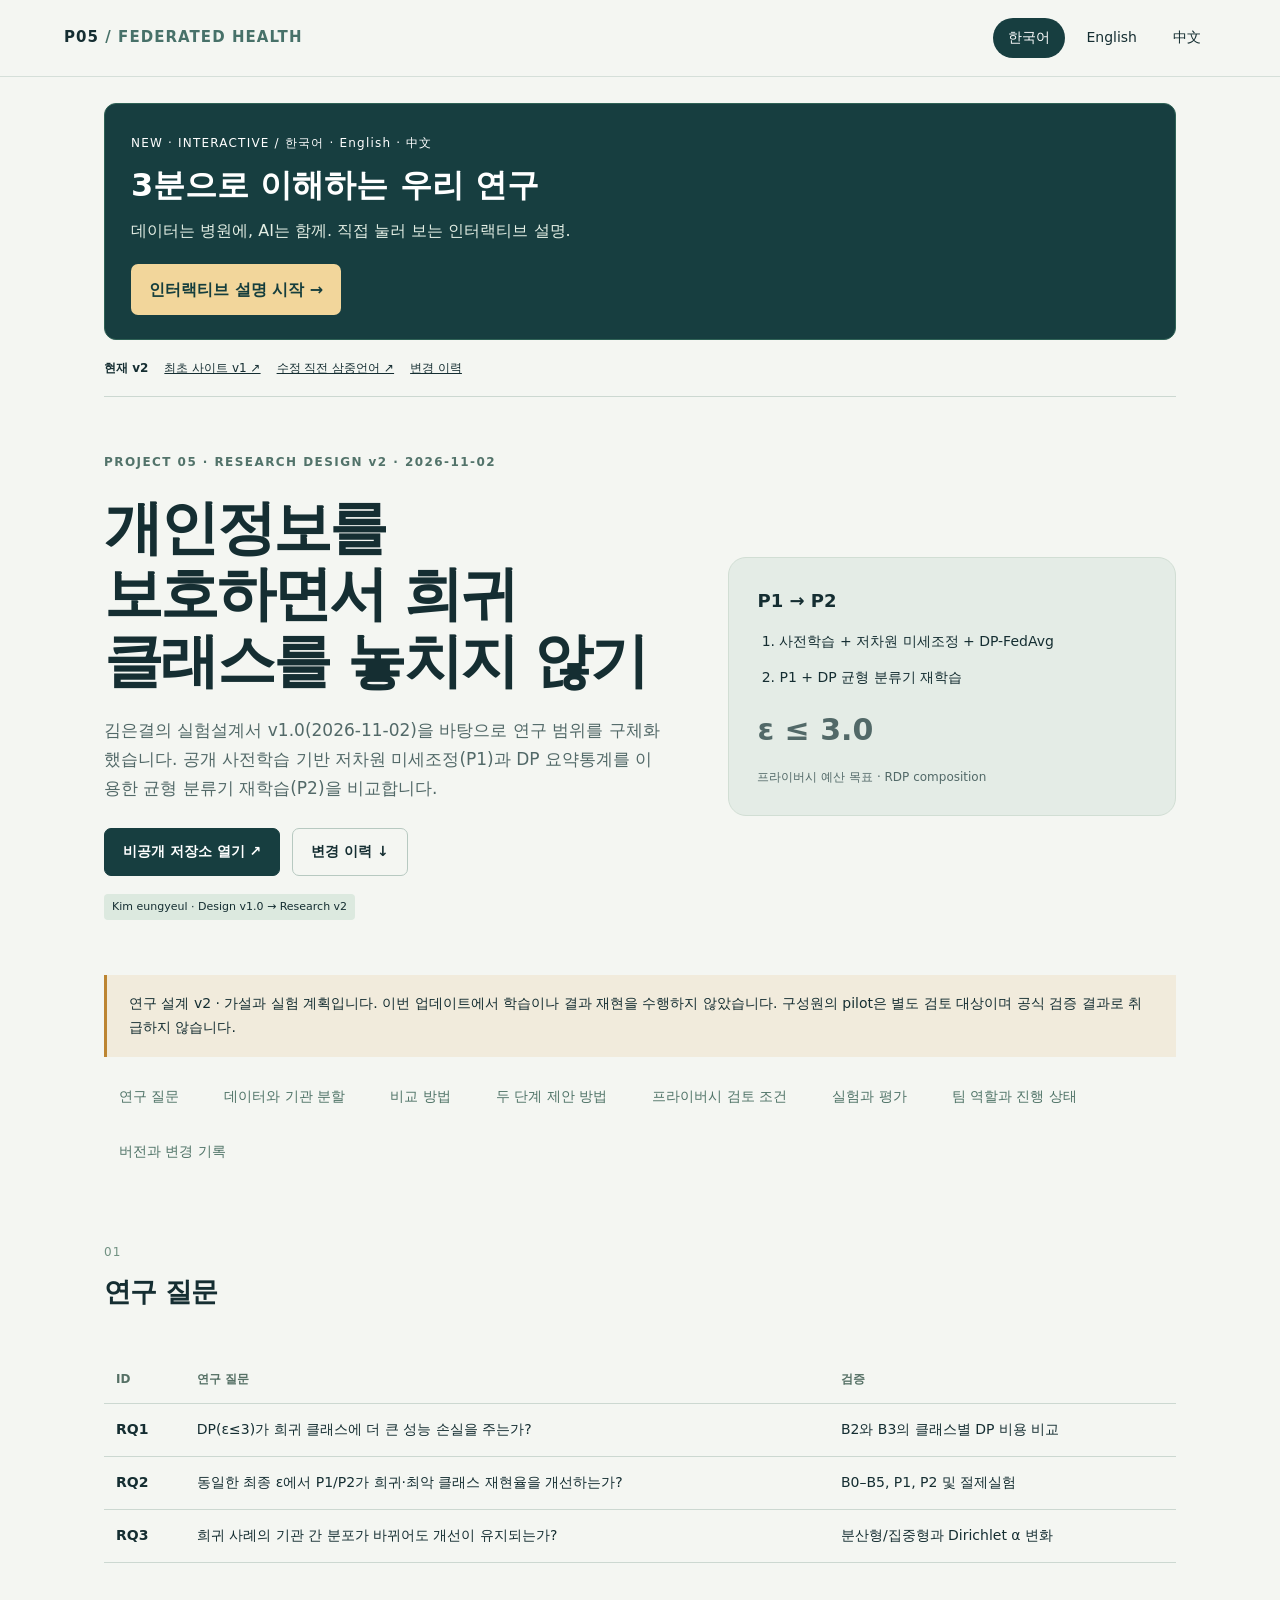
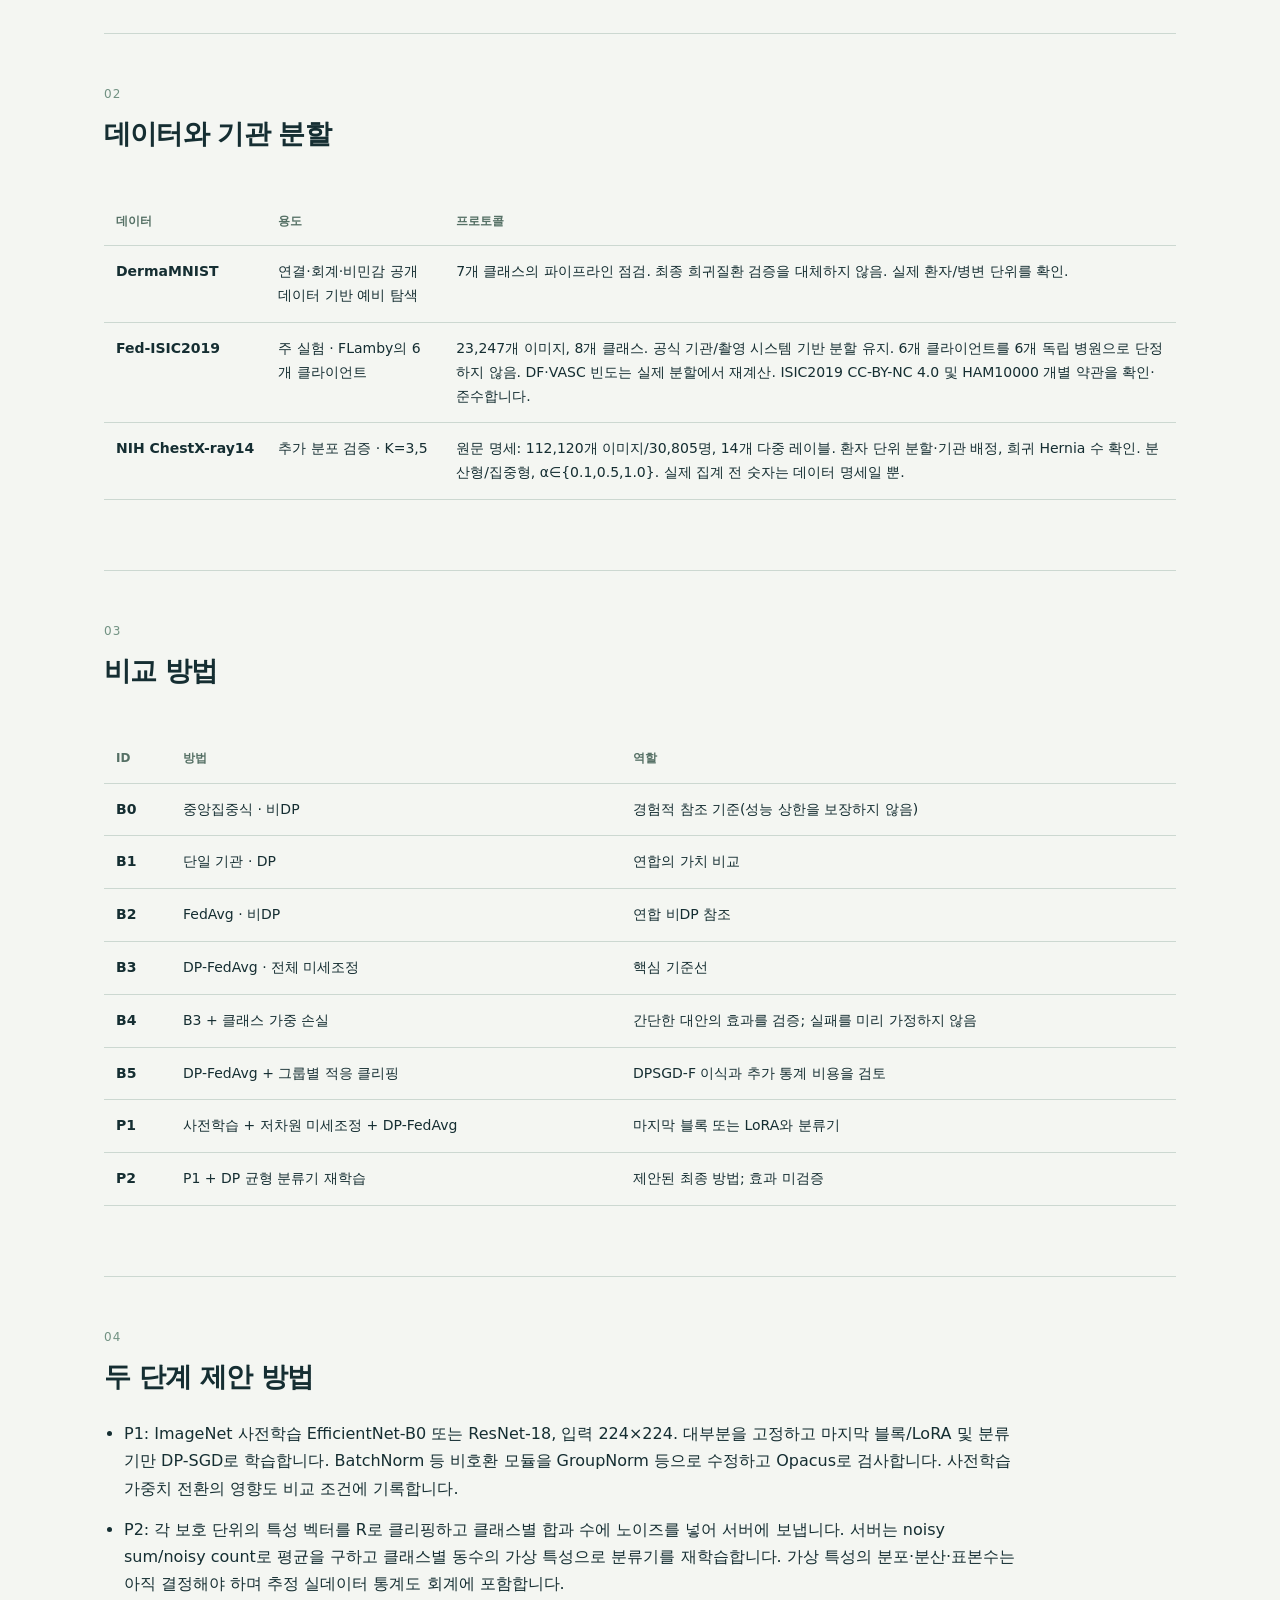
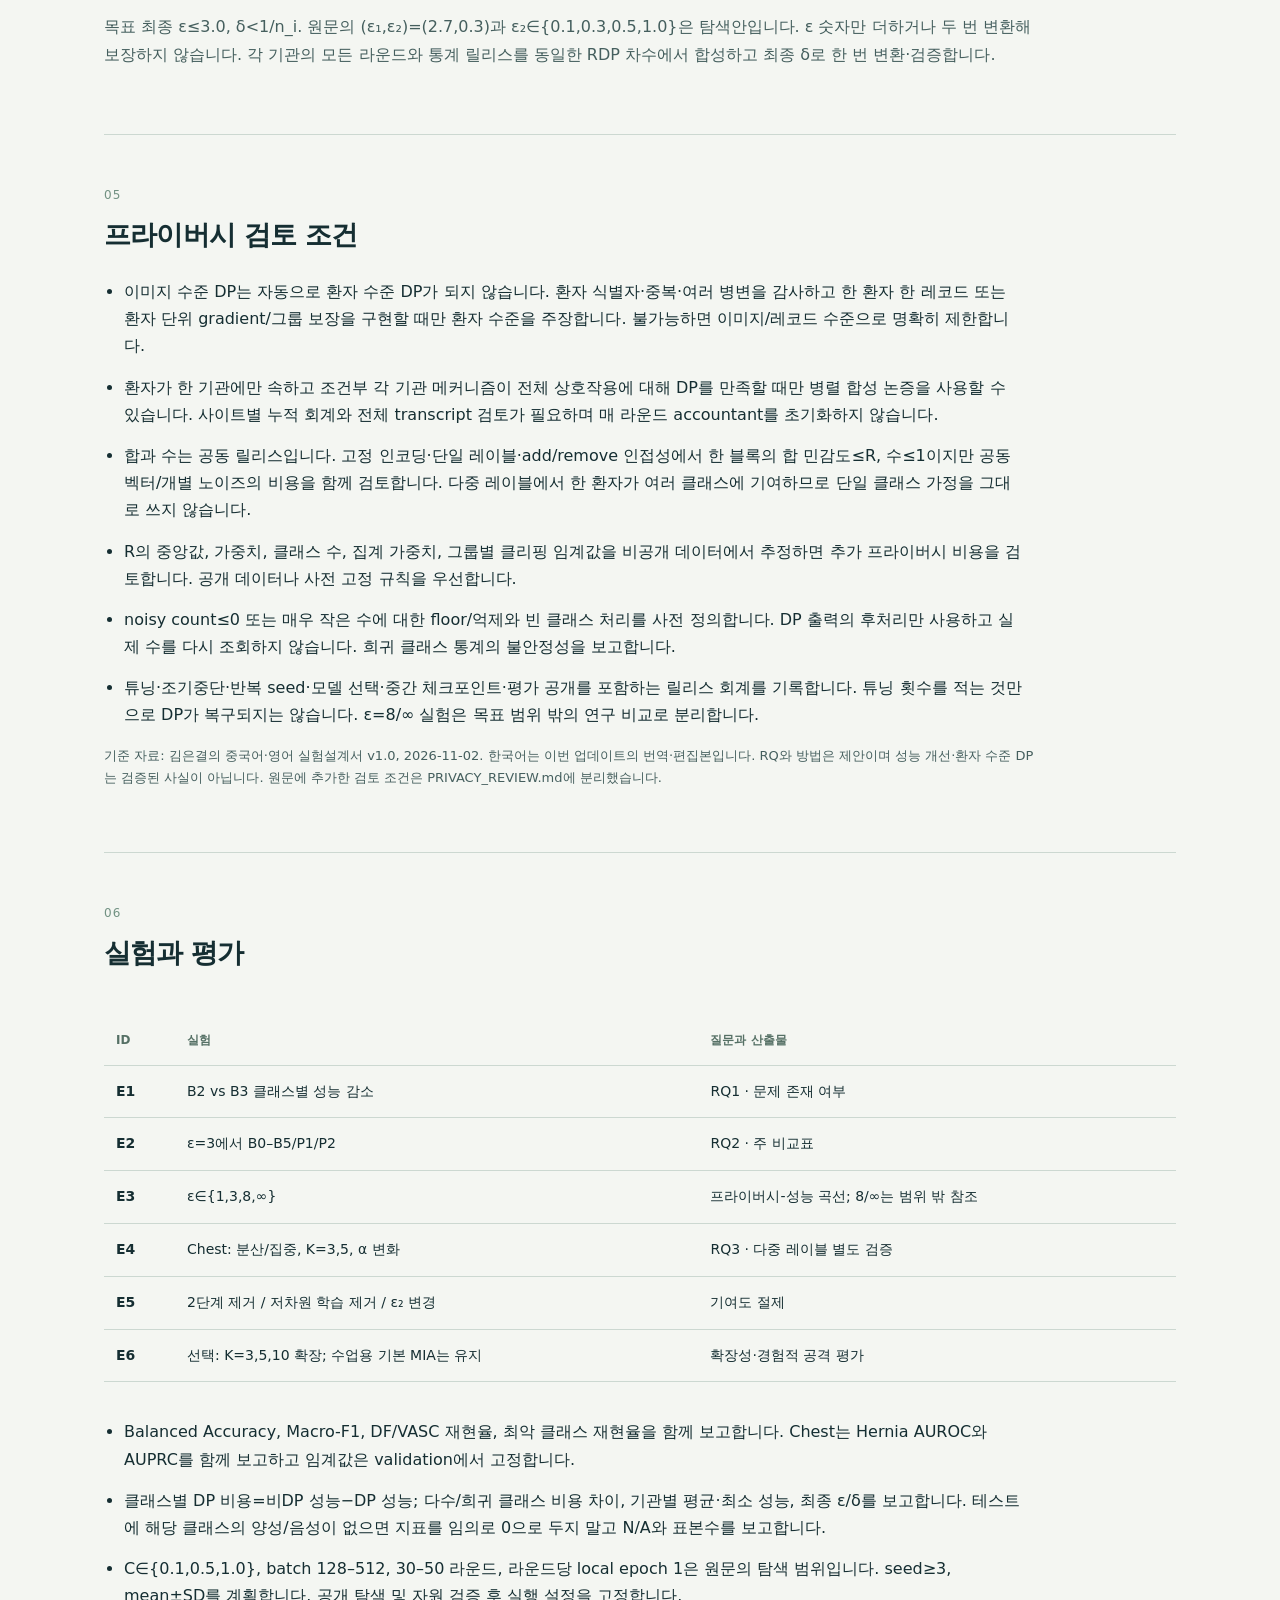
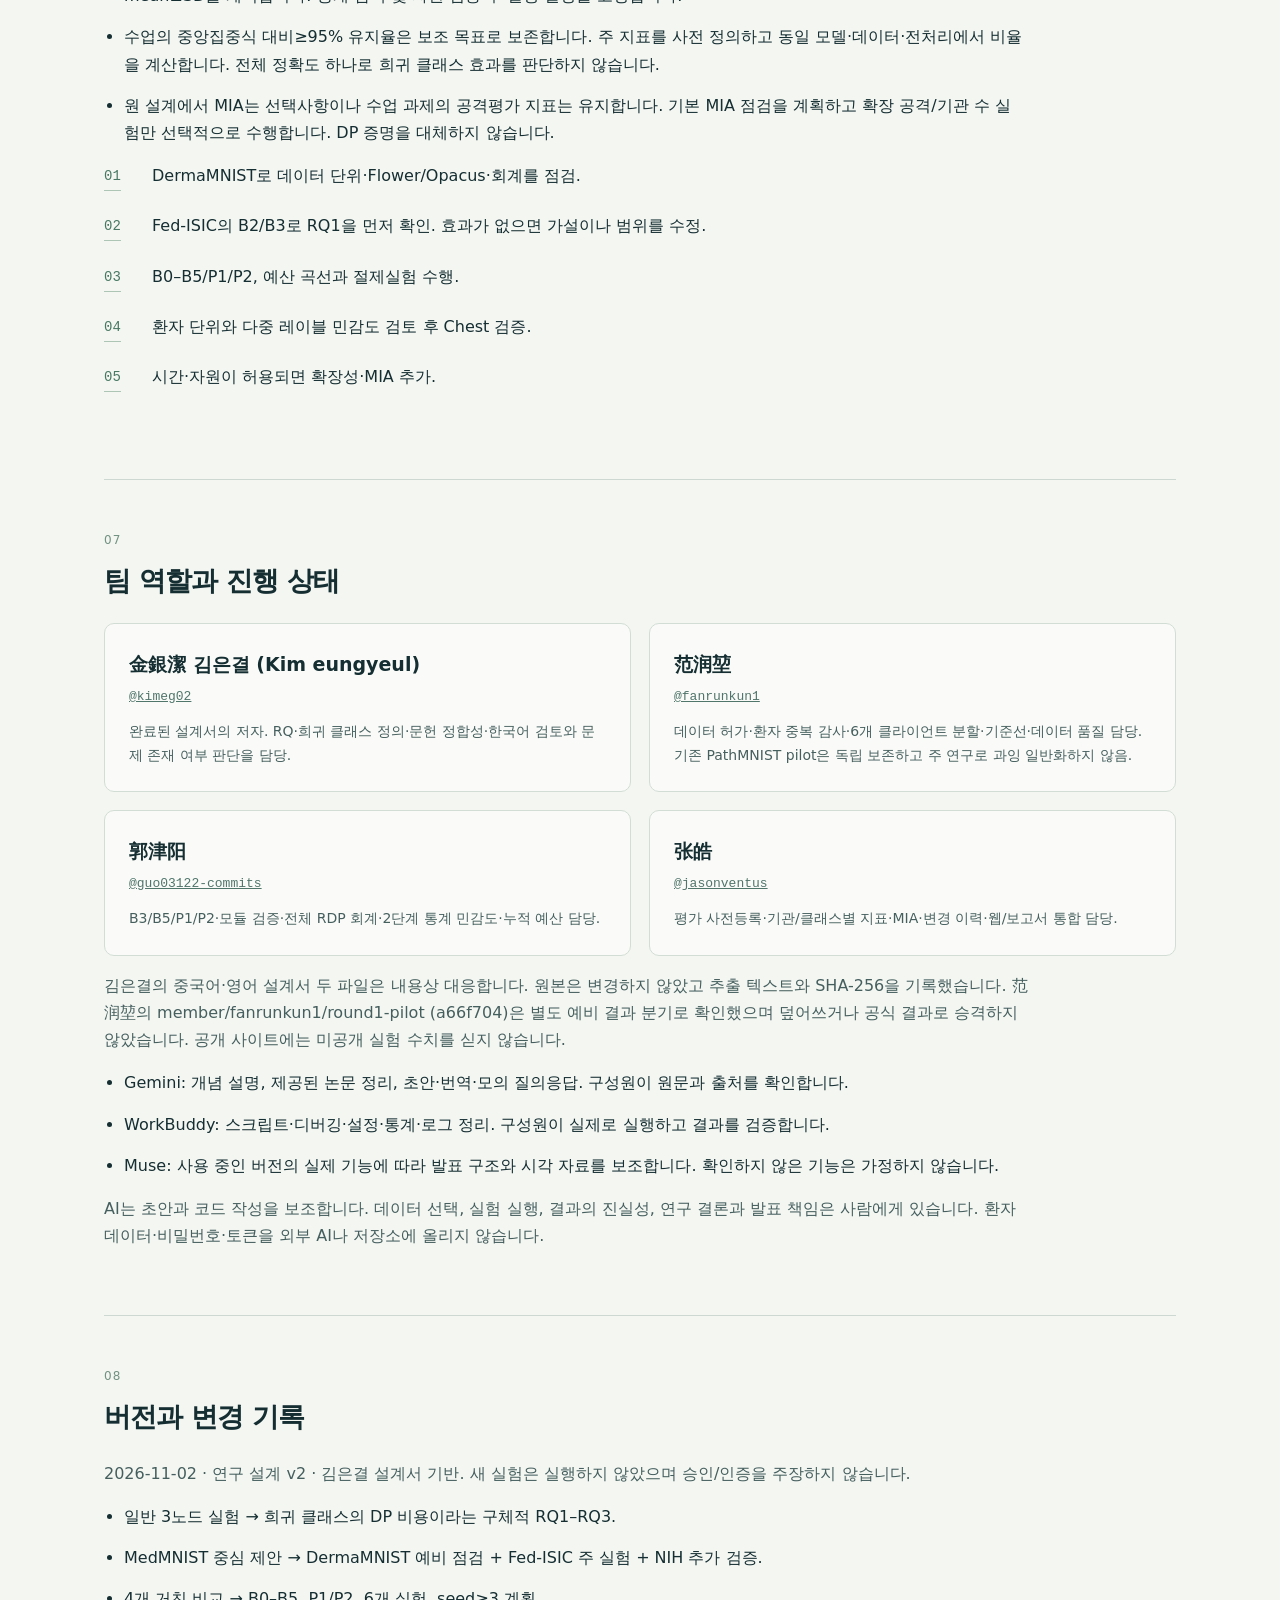
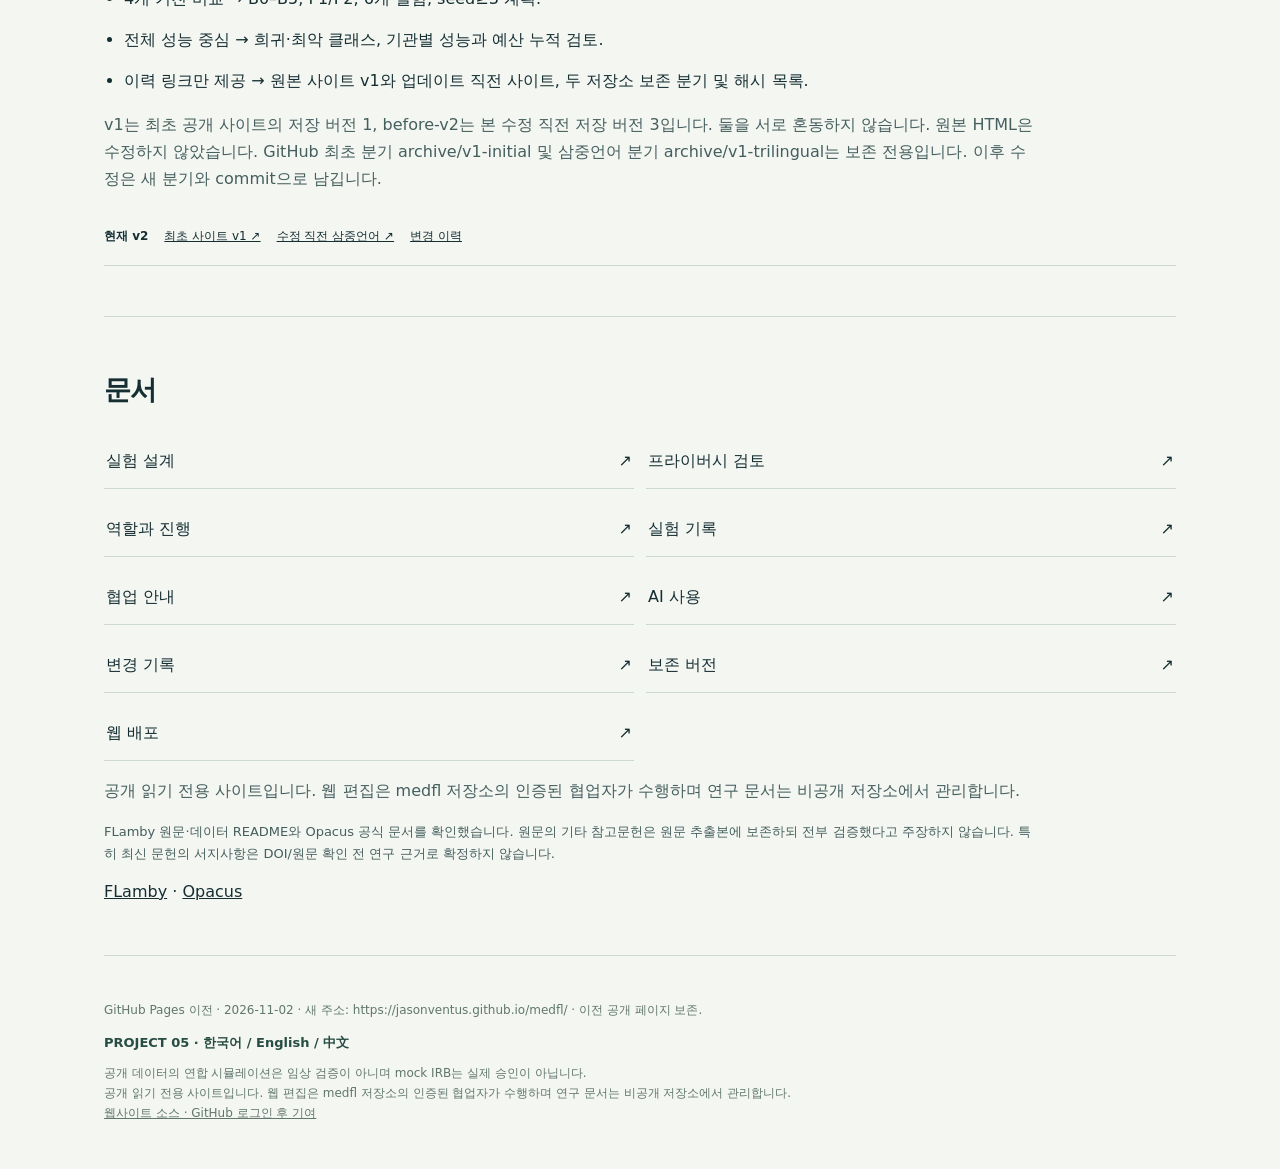
==== commit 9619c02b: "Update index.html" ====
--- a/index.html
+++ b/index.html
@@ -1,2 +1,2 @@
 <!doctype html><html translate="no" lang="ko"><head><meta charset="utf-8"><meta name="google" content="notranslate"><meta name="viewport" content="width=device-width,initial-scale=1"><meta name="description" content="김은결의 실험설계서 v1.0(2026-11-02)을 바탕으로 연구 범위를 구체화했습니다. 공개 사전학습 기반 저차원 미세조정(P1)과 DP 요약통계를 이용한 균형 분류기 재학습(P2)을 비교합니다."><title>Project 05 v2 · 희귀 질환 성능 저하를 줄이는 DP 연합학습</title><style>*{box-sizing:border-box}html{scroll-behavior:smooth;scroll-padding-top:100px}body{margin:0;background:#f4f6f2;color:#152e32;font:16px/1.7 system-ui,-apple-system,BlinkMacSystemFont,"Segoe UI",sans-serif}a{color:inherit}a:focus-visible{outline:3px solid #e09b35;outline-offset:5px}header{position:sticky;top:0;z-index:5;background:#f4f6f2f5;border-bottom:1px solid #d5dfd9;padding:18px max(5vw,20px);display:flex;gap:20px;align-items:center;justify-content:space-between}.brand{font-size:15px;font-weight:750;text-decoration:none;letter-spacing:.07em}.brand span{color:#477169}nav{display:flex;gap:6px}nav a{padding:7px 14px;text-decoration:none;border:1px solid transparent;border-radius:30px;font-size:14px}nav a[aria-current=page]{background:#173e40;color:white}main{max-width:1200px;margin:auto;padding:0 5vw}.hero{display:grid;grid-template-columns:1.25fr 1fr;gap:65px;padding:80px 0 55px;align-items:center}.eyebrow{font-size:12px;color:#52736a;font-weight:750;letter-spacing:.12em}.hero h1{font-size:clamp(36px,4.6vw,66px);line-height:1.13;letter-spacing:-.045em;margin:22px 0}.hero p{color:#526968;max-width:580px;font-size:17px}.links{display:flex;flex-wrap:wrap;gap:12px;margin-top:25px}.button{display:inline-block;text-decoration:none;border-radius:7px;border:1px solid #b7c9c1;padding:11px 18px;font-size:14px;font-weight:650}.button.primary{background:#173e40;color:white;border-color:#173e40}.diagram{background:#e4ece6;border:1px solid #d1ded4;border-radius:18px;padding:28px}.diagram svg{display:block;width:100%;height:auto}.diagram p{font-size:13px;text-align:center;margin:12px 0 0}.notice{padding:17px 22px;border-left:3px solid #bc8532;background:#f1ebdc;font-size:14px}.metrics{display:grid;grid-template-columns:repeat(3,1fr);padding:30px 0;border-bottom:1px solid #ccd8d1}.metric{padding:5px 25px;border-right:1px solid #ccd8d1}.metric:first-child{padding-left:0}.metric:last-child{border:0}.metric strong{display:block;font-size:30px;line-height:1.25}.metric span{font-size:13px;color:#5e716b}.section{padding:50px 0;border-bottom:1px solid #ccd8d1}.section h2{font-size:27px;letter-spacing:-.03em;margin:0 0 20px}.section p{max-width:930px;color:#455f5e}.section-num{color:#729283;font-size:12px;display:block;letter-spacing:.1em;margin-bottom:7px}.team{display:grid;grid-template-columns:repeat(2,1fr);gap:18px}.person{padding:24px;border:1px solid #d2ddd5;border-radius:10px;background:#fafbf8}.person h3{margin:0;font-size:19px}.person .handle{font:13px/1.5 ui-monospace,monospace;color:#50756b}.person p{font-size:14px;margin:12px 0 0}.person small{display:block;color:#6b7d74;margin-top:10px}.flow{counter-reset:n;list-style:none;padding:0}.flow li{counter-increment:n;position:relative;padding:0 0 23px 48px;max-width:900px}.flow li:before{content:counter(n,decimal-leading-zero);position:absolute;left:0;top:0;font:14px/28px ui-monospace,monospace;color:#487864;border-bottom:1px solid #acc5b5}.tool-list{padding-left:20px}.tool-list li{margin:14px 0;max-width:900px}.docs{display:grid;grid-template-columns:repeat(2,1fr);gap:12px}.doc{display:flex;justify-content:space-between;gap:10px;border-bottom:1px solid #ccd8d1;padding:14px 2px;text-decoration:none}.doc:hover{color:#14755a}.access{font-size:13px;color:#61786e}.prompt{white-space:pre-wrap;word-break:break-word;background:#e8eee7;border:1px solid #d0ddd0;border-radius:8px;padding:22px;font:14px/1.8 system-ui}.footer{max-width:1200px;margin:auto;padding:32px 5vw 45px;color:#60766e;font-size:12px}.footer strong{display:block;color:#274c43;font-size:13px;margin-bottom:8px}@media(max-width:760px){header{padding:13px 18px;gap:6px}.brand{font-size:12px;letter-spacing:0}nav a{padding:6px 9px;font-size:12px}.hero{grid-template-columns:1fr;gap:25px;padding:40px 0 30px}.diagram{padding:15px}.hero h1{font-size:40px}.team,.docs{grid-template-columns:1fr}.metric{padding:5px 10px}.metric strong{font-size:25px}.metric span{font-size:11px}.section{padding:35px 0}.section h2{font-size:24px}}@media(prefers-reduced-motion:reduce){html{scroll-behavior:auto}}
-[lang=ko] h1,[lang=ko] h2{word-break:keep-all}.versionbar{display:flex;flex-wrap:wrap;gap:16px;font-size:12px;padding:18px 0;border-bottom:1px solid #ccd8d1}.tablewrap{overflow-x:auto}table{width:100%;border-collapse:collapse;font-size:14px;margin:20px 0}th,td{text-align:left;vertical-align:top;padding:14px 12px;border-bottom:1px solid #ccd8d1}th{color:#557065;font-size:12px}td:first-child{font-weight:650;white-space:nowrap}.hero{padding-top:55px}.versionpill{font-size:11px;display:inline-block;background:#dce9df;border-radius:4px;padding:4px 8px;margin-top:18px}.diagram h3{font-size:18px;margin:0 0 10px}.diagram ol{padding-left:22px;font-size:14px}.diagram li{margin:12px 0}.toc{display:flex;flex-wrap:wrap;gap:15px;font-size:13px;padding:20px 0}.toc a{color:#507468}.source-note{font-size:13px;color:#60766e}.diagram .budget{font-size:30px;text-align:left;font-weight:700}.diagram .sub{font-size:12px;text-align:left}@media(max-width:760px){.hero h1{font-size:36px}th,td{padding:12px 8px;font-size:12px}.versionbar{gap:10px}.brand span{display:none}}</style></head><body><header><a class="brand" href="index.html">P05 <span>/ FEDERATED HEALTH</span></a><nav aria-label="Language / 언어 / 语言"><a lang="ko" href="index.html" aria-current="page">한국어</a><a lang="en" href="en.html">English</a><a lang="zh" href="zh.html">中文</a></nav></header><main><div class="versionbar"><strong>현재 v2</strong><a href="versions/v1/index.html">최초 사이트 v1 ↗</a><a href="versions/before-v2/index.html">수정 직전 삼중언어 ↗</a><a href="#changes">변경 이력</a></div><section class="hero"><div><div class="eyebrow">PROJECT 05 · RESEARCH DESIGN v2 · 2026-11-02</div><h1>개인정보를 보호하면서 희귀 클래스를 놓치지 않기</h1><p>김은결의 실험설계서 v1.0(2026-11-02)을 바탕으로 연구 범위를 구체화했습니다. 공개 사전학습 기반 저차원 미세조정(P1)과 DP 요약통계를 이용한 균형 분류기 재학습(P2)을 비교합니다.</p><div class="links"><a class="button primary" href="https://github.com/jasonventus/healthcare-ai-project05/tree/codex/trilingual-collaboration">비공개 저장소 열기 ↗</a><a class="button" href="#changes">변경 이력 ↓</a></div><span class="versionpill">Kim eungyeul · Design v1.0 → Research v2</span></div><div class="diagram"><h3>P1 → P2</h3><ol><li>사전학습 + 저차원 미세조정 + DP-FedAvg</li><li>P1 + DP 균형 분류기 재학습</li></ol><p class="budget">ε ≤ 3.0</p><p class="sub">프라이버시 예산 목표 · RDP composition</p></div></section><div class="notice" role="note">연구 설계 v2 · 가설과 실험 계획입니다. 이번 업데이트에서 학습이나 결과 재현을 수행하지 않았습니다. 구성원의 pilot은 별도 검토 대상이며 공식 검증 결과로 취급하지 않습니다.</div><nav class="toc" aria-label="Contents"><a href="#s0">연구 질문</a><a href="#s1">데이터와 기관 분할</a><a href="#s2">비교 방법</a><a href="#s3">두 단계 제안 방법</a><a href="#s4">프라이버시 검토 조건</a><a href="#s5">실험과 평가</a><a href="#s6">팀 역할과 진행 상태</a><a href="#changes">버전과 변경 기록</a></nav><section class="section" id="s0"><span class="section-num">01</span><h2>연구 질문</h2><div class="tablewrap"><table><thead><tr><th>ID</th><th>연구 질문</th><th>검증</th></tr></thead><tbody><tr><td>RQ1</td><td>DP(ε≤3)가 희귀 클래스에 더 큰 성능 손실을 주는가?</td><td>B2와 B3의 클래스별 DP 비용 비교</td></tr><tr><td>RQ2</td><td>동일한 최종 ε에서 P1/P2가 희귀·최악 클래스 재현율을 개선하는가?</td><td>B0–B5, P1, P2 및 절제실험</td></tr><tr><td>RQ3</td><td>희귀 사례의 기관 간 분포가 바뀌어도 개선이 유지되는가?</td><td>분산형/집중형과 Dirichlet α 변화</td></tr></tbody></table></div></section><section class="section" id="s1"><span class="section-num">02</span><h2>데이터와 기관 분할</h2><div class="tablewrap"><table><thead><tr><th>데이터</th><th>용도</th><th>프로토콜</th></tr></thead><tbody><tr><td>DermaMNIST</td><td>연결·회계·비민감 공개 데이터 기반 예비 탐색</td><td>7개 클래스의 파이프라인 점검. 최종 희귀질환 검증을 대체하지 않음. 실제 환자/병변 단위를 확인.</td></tr><tr><td>Fed-ISIC2019</td><td>주 실험 · FLamby의 6개 클라이언트</td><td>23,247개 이미지, 8개 클래스. 공식 기관/촬영 시스템 기반 분할 유지. 6개 클라이언트를 6개 독립 병원으로 단정하지 않음. DF·VASC 빈도는 실제 분할에서 재계산. ISIC2019 CC-BY-NC 4.0 및 HAM10000 개별 약관을 확인·준수합니다.</td></tr><tr><td>NIH ChestX-ray14</td><td>추가 분포 검증 · K=3,5</td><td>원문 명세: 112,120개 이미지/30,805명, 14개 다중 레이블. 환자 단위 분할·기관 배정, 희귀 Hernia 수 확인. 분산형/집중형, α∈{0.1,0.5,1.0}. 실제 집계 전 숫자는 데이터 명세일 뿐.</td></tr></tbody></table></div></section><section class="section" id="s2"><span class="section-num">03</span><h2>비교 방법</h2><div class="tablewrap"><table><thead><tr><th>ID</th><th>방법</th><th>역할</th></tr></thead><tbody><tr><td>B0</td><td>중앙집중식 · 비DP</td><td>경험적 참조 기준(성능 상한을 보장하지 않음)</td></tr><tr><td>B1</td><td>단일 기관 · DP</td><td>연합의 가치 비교</td></tr><tr><td>B2</td><td>FedAvg · 비DP</td><td>연합 비DP 참조</td></tr><tr><td>B3</td><td>DP-FedAvg · 전체 미세조정</td><td>핵심 기준선</td></tr><tr><td>B4</td><td>B3 + 클래스 가중 손실</td><td>간단한 대안의 효과를 검증; 실패를 미리 가정하지 않음</td></tr><tr><td>B5</td><td>DP-FedAvg + 그룹별 적응 클리핑</td><td>DPSGD-F 이식과 추가 통계 비용을 검토</td></tr><tr><td>P1</td><td>사전학습 + 저차원 미세조정 + DP-FedAvg</td><td>마지막 블록 또는 LoRA와 분류기</td></tr><tr><td>P2</td><td>P1 + DP 균형 분류기 재학습</td><td>제안된 최종 방법; 효과 미검증</td></tr></tbody></table></div></section><section class="section" id="s3"><span class="section-num">04</span><h2>두 단계 제안 방법</h2><ul class="tool-list"><li>P1: ImageNet 사전학습 EfficientNet-B0 또는 ResNet-18, 입력 224×224. 대부분을 고정하고 마지막 블록/LoRA 및 분류기만 DP-SGD로 학습합니다. BatchNorm 등 비호환 모듈을 GroupNorm 등으로 수정하고 Opacus로 검사합니다. 사전학습 가중치 전환의 영향도 비교 조건에 기록합니다.</li><li>P2: 각 보호 단위의 특성 벡터를 R로 클리핑하고 클래스별 합과 수에 노이즈를 넣어 서버에 보냅니다. 서버는 noisy sum/noisy count로 평균을 구하고 클래스별 동수의 가상 특성으로 분류기를 재학습합니다. 가상 특성의 분포·분산·표본수는 아직 결정해야 하며 추정 실데이터 통계도 회계에 포함합니다.</li></ul><p>목표 최종 ε≤3.0, δ&lt;1/n_i. 원문의 (ε₁,ε₂)=(2.7,0.3)과 ε₂∈{0.1,0.3,0.5,1.0}은 탐색안입니다. ε 숫자만 더하거나 두 번 변환해 보장하지 않습니다. 각 기관의 모든 라운드와 통계 릴리스를 동일한 RDP 차수에서 합성하고 최종 δ로 한 번 변환·검증합니다.</p></section><section class="section" id="s4"><span class="section-num">05</span><h2>프라이버시 검토 조건</h2><ul class="tool-list"><li>이미지 수준 DP는 자동으로 환자 수준 DP가 되지 않습니다. 환자 식별자·중복·여러 병변을 감사하고 한 환자 한 레코드 또는 환자 단위 gradient/그룹 보장을 구현할 때만 환자 수준을 주장합니다. 불가능하면 이미지/레코드 수준으로 명확히 제한합니다.</li><li>환자가 한 기관에만 속하고 조건부 각 기관 메커니즘이 전체 상호작용에 대해 DP를 만족할 때만 병렬 합성 논증을 사용할 수 있습니다. 사이트별 누적 회계와 전체 transcript 검토가 필요하며 매 라운드 accountant를 초기화하지 않습니다.</li><li>합과 수는 공동 릴리스입니다. 고정 인코딩·단일 레이블·add/remove 인접성에서 한 블록의 합 민감도≤R, 수≤1이지만 공동 벡터/개별 노이즈의 비용을 함께 검토합니다. 다중 레이블에서 한 환자가 여러 클래스에 기여하므로 단일 클래스 가정을 그대로 쓰지 않습니다.</li><li>R의 중앙값, 가중치, 클래스 수, 집계 가중치, 그룹별 클리핑 임계값을 비공개 데이터에서 추정하면 추가 프라이버시 비용을 검토합니다. 공개 데이터나 사전 고정 규칙을 우선합니다.</li><li>noisy count≤0 또는 매우 작은 수에 대한 floor/억제와 빈 클래스 처리를 사전 정의합니다. DP 출력의 후처리만 사용하고 실제 수를 다시 조회하지 않습니다. 희귀 클래스 통계의 불안정성을 보고합니다.</li><li>튜닝·조기중단·반복 seed·모델 선택·중간 체크포인트·평가 공개를 포함하는 릴리스 회계를 기록합니다. 튜닝 횟수를 적는 것만으로 DP가 복구되지는 않습니다. ε=8/∞ 실험은 목표 범위 밖의 연구 비교로 분리합니다.</li></ul><p class="source-note">기준 자료: 김은결의 중국어·영어 실험설계서 v1.0, 2026-11-02. 한국어는 이번 업데이트의 번역·편집본입니다. RQ와 방법은 제안이며 성능 개선·환자 수준 DP는 검증된 사실이 아닙니다. 원문에 추가한 검토 조건은 PRIVACY_REVIEW.md에 분리했습니다.</p></section><section class="section" id="s5"><span class="section-num">06</span><h2>실험과 평가</h2><div class="tablewrap"><table><thead><tr><th>ID</th><th>실험</th><th>질문과 산출물</th></tr></thead><tbody><tr><td>E1</td><td>B2 vs B3 클래스별 성능 감소</td><td>RQ1 · 문제 존재 여부</td></tr><tr><td>E2</td><td>ε=3에서 B0–B5/P1/P2</td><td>RQ2 · 주 비교표</td></tr><tr><td>E3</td><td>ε∈{1,3,8,∞}</td><td>프라이버시-성능 곡선; 8/∞는 범위 밖 참조</td></tr><tr><td>E4</td><td>Chest: 분산/집중, K=3,5, α 변화</td><td>RQ3 · 다중 레이블 별도 검증</td></tr><tr><td>E5</td><td>2단계 제거 / 저차원 학습 제거 / ε₂ 변경</td><td>기여도 절제</td></tr><tr><td>E6</td><td>선택: K=3,5,10 확장; 수업용 기본 MIA는 유지</td><td>확장성·경험적 공격 평가</td></tr></tbody></table></div><ul class="tool-list"><li>Balanced Accuracy, Macro-F1, DF/VASC 재현율, 최악 클래스 재현율을 함께 보고합니다. Chest는 Hernia AUROC와 AUPRC를 함께 보고하고 임계값은 validation에서 고정합니다.</li><li>클래스별 DP 비용=비DP 성능−DP 성능; 다수/희귀 클래스 비용 차이, 기관별 평균·최소 성능, 최종 ε/δ를 보고합니다. 테스트에 해당 클래스의 양성/음성이 없으면 지표를 임의로 0으로 두지 말고 N/A와 표본수를 보고합니다.</li><li>C∈{0.1,0.5,1.0}, batch 128–512, 30–50 라운드, 라운드당 local epoch 1은 원문의 탐색 범위입니다. seed≥3, mean±SD를 계획합니다. 공개 탐색 및 자원 검증 후 실행 설정을 고정합니다.</li><li>수업의 중앙집중식 대비≥95% 유지율은 보조 목표로 보존합니다. 주 지표를 사전 정의하고 동일 모델·데이터·전처리에서 비율을 계산합니다. 전체 정확도 하나로 희귀 클래스 효과를 판단하지 않습니다.</li><li>원 설계에서 MIA는 선택사항이나 수업 과제의 공격평가 지표는 유지합니다. 기본 MIA 점검을 계획하고 확장 공격/기관 수 실험만 선택적으로 수행합니다. DP 증명을 대체하지 않습니다.</li></ul><ol class="flow"><li>DermaMNIST로 데이터 단위·Flower/Opacus·회계를 점검.</li><li>Fed-ISIC의 B2/B3로 RQ1을 먼저 확인. 효과가 없으면 가설이나 범위를 수정.</li><li>B0–B5/P1/P2, 예산 곡선과 절제실험 수행.</li><li>환자 단위와 다중 레이블 민감도 검토 후 Chest 검증.</li><li>시간·자원이 허용되면 확장성·MIA 추가.</li></ol></section><section class="section" id="s6"><span class="section-num">07</span><h2>팀 역할과 진행 상태</h2><div class="team"><article class="person"><h3>金銀潔 김은결 (Kim eungyeul)</h3><a class="handle" href="https://github.com/kimeg02">@kimeg02</a><p>완료된 설계서의 저자. RQ·희귀 클래스 정의·문헌 정합성·한국어 검토와 문제 존재 여부 판단을 담당.</p></article><article class="person"><h3>范润堃</h3><a class="handle" href="https://github.com/fanrunkun1">@fanrunkun1</a><p>데이터 허가·환자 중복 감사·6개 클라이언트 분할·기준선·데이터 품질 담당. 기존 PathMNIST pilot은 독립 보존하고 주 연구로 과잉 일반화하지 않음.</p></article><article class="person"><h3>郭津阳</h3><a class="handle" href="https://github.com/guo03122-commits">@guo03122-commits</a><p>B3/B5/P1/P2·모듈 검증·전체 RDP 회계·2단계 통계 민감도·누적 예산 담당.</p></article><article class="person"><h3>张皓</h3><a class="handle" href="https://github.com/jasonventus">@jasonventus</a><p>평가 사전등록·기관/클래스별 지표·MIA·변경 이력·웹/보고서 통합 담당.</p></article></div><p>김은결의 중국어·영어 설계서 두 파일은 내용상 대응합니다. 원본은 변경하지 않았고 추출 텍스트와 SHA-256을 기록했습니다. 范润堃의 member/fanrunkun1/round1-pilot (a66f704)은 별도 예비 결과 분기로 확인했으며 덮어쓰거나 공식 결과로 승격하지 않았습니다. 공개 사이트에는 미공개 실험 수치를 싣지 않습니다.</p><ul class="tool-list"><li>Gemini: 개념 설명, 제공된 논문 정리, 초안·번역·모의 질의응답. 구성원이 원문과 출처를 확인합니다.</li><li>WorkBuddy: 스크립트·디버깅·설정·통계·로그 정리. 구성원이 실제로 실행하고 결과를 검증합니다.</li><li>Muse: 사용 중인 버전의 실제 기능에 따라 발표 구조와 시각 자료를 보조합니다. 확인하지 않은 기능은 가정하지 않습니다.</li></ul><p>AI는 초안과 코드 작성을 보조합니다. 데이터 선택, 실험 실행, 결과의 진실성, 연구 결론과 발표 책임은 사람에게 있습니다. 환자 데이터·비밀번호·토큰을 외부 AI나 저장소에 올리지 않습니다.</p></section><section class="section" id="changes"><span class="section-num">08</span><h2>버전과 변경 기록</h2><p>2026-11-02 · 연구 설계 v2 · 김은결 설계서 기반. 새 실험은 실행하지 않았으며 승인/인증을 주장하지 않습니다.</p><ul class="tool-list"><li>일반 3노드 실험 → 희귀 클래스의 DP 비용이라는 구체적 RQ1–RQ3.</li><li>MedMNIST 중심 제안 → DermaMNIST 예비 점검 + Fed-ISIC 주 실험 + NIH 추가 검증.</li><li>4개 거친 비교 → B0–B5, P1/P2, 6개 실험, seed≥3 계획.</li><li>전체 성능 중심 → 희귀·최악 클래스, 기관별 성능과 예산 누적 검토.</li><li>이력 링크만 제공 → 원본 사이트 v1와 업데이트 직전 사이트, 두 저장소 보존 분기 및 해시 목록.</li></ul><p>v1는 최초 공개 사이트의 저장 버전 1, before-v2는 본 수정 직전 저장 버전 3입니다. 둘을 서로 혼동하지 않습니다. 원본 HTML은 수정하지 않았습니다. GitHub 최초 분기 archive/v1-initial 및 삼중언어 분기 archive/v1-trilingual는 보존 전용입니다. 이후 수정은 새 분기와 commit으로 남깁니다.</p><div class="versionbar"><strong>현재 v2</strong><a href="versions/v1/index.html">최초 사이트 v1 ↗</a><a href="versions/before-v2/index.html">수정 직전 삼중언어 ↗</a><a href="#changes">변경 이력</a></div></section><section class="section"><h2>문서</h2><div class="docs"><a class="doc" href="https://github.com/jasonventus/healthcare-ai-project05/blob/codex/trilingual-collaboration/RESEARCH_DESIGN.md#ko"><span>실험 설계</span><span aria-hidden="true">↗</span></a><a class="doc" href="https://github.com/jasonventus/healthcare-ai-project05/blob/codex/trilingual-collaboration/PRIVACY_REVIEW.md#ko"><span>프라이버시 검토</span><span aria-hidden="true">↗</span></a><a class="doc" href="https://github.com/jasonventus/healthcare-ai-project05/blob/codex/trilingual-collaboration/PROJECT_PLAN.md#ko"><span>역할과 진행</span><span aria-hidden="true">↗</span></a><a class="doc" href="https://github.com/jasonventus/healthcare-ai-project05/blob/codex/trilingual-collaboration/EXPERIMENT_TEMPLATE.md#ko"><span>실험 기록</span><span aria-hidden="true">↗</span></a><a class="doc" href="https://github.com/jasonventus/healthcare-ai-project05/blob/codex/trilingual-collaboration/CONTRIBUTING.md#ko"><span>협업 안내</span><span aria-hidden="true">↗</span></a><a class="doc" href="https://github.com/jasonventus/healthcare-ai-project05/blob/codex/trilingual-collaboration/AI_USAGE_LOG.md#ko"><span>AI 사용</span><span aria-hidden="true">↗</span></a><a class="doc" href="https://github.com/jasonventus/healthcare-ai-project05/blob/codex/trilingual-collaboration/CHANGELOG.md#ko"><span>변경 기록</span><span aria-hidden="true">↗</span></a><a class="doc" href="https://github.com/jasonventus/healthcare-ai-project05/blob/codex/trilingual-collaboration/VERSION_HISTORY.md#ko"><span>보존 버전</span><span aria-hidden="true">↗</span></a><a class="doc" href="https://github.com/jasonventus/healthcare-ai-project05/blob/codex/trilingual-collaboration/WEBSITE.md#ko"><span>웹 배포</span><span aria-hidden="true">↗</span></a></div><p>공개 읽기 전용 사이트입니다. 웹 편집은 medfl 저장소의 인증된 협업자가 수행하며 연구 문서는 비공개 저장소에서 관리합니다.</p><p class="source-note">FLamby 원문·데이터 README와 Opacus 공식 문서를 확인했습니다. 원문의 기타 참고문헌은 원문 추출본에 보존하되 전부 검증했다고 주장하지 않습니다. 특히 최신 문헌의 서지사항은 DOI/원문 확인 전 연구 근거로 확정하지 않습니다.</p><a href="https://github.com/owkin/FLamby/blob/main/flamby/datasets/fed_isic2019/README.md">FLamby</a> · <a href="https://opacus.ai/api/privacy_engine.html">Opacus</a></section></main><footer class="footer"><p>GitHub Pages 이전 · 2026-11-02 · 새 주소: https://jasonventus.github.io/medfl/ · 이전 공개 페이지 보존.</p><strong>PROJECT 05 · 한국어 / English / 中文</strong>공개 데이터의 연합 시뮬레이션은 임상 검증이 아니며 mock IRB는 실제 승인이 아닙니다.<br>공개 읽기 전용 사이트입니다. 웹 편집은 medfl 저장소의 인증된 협업자가 수행하며 연구 문서는 비공개 저장소에서 관리합니다.<br><a href="https://github.com/jasonventus/medfl">웹사이트 소스 · GitHub 로그인 후 기여</a></footer></body></html>
+[lang=ko] h1,[lang=ko] h2{word-break:keep-all}.versionbar{display:flex;flex-wrap:wrap;gap:16px;font-size:12px;padding:18px 0;border-bottom:1px solid #ccd8d1}.tablewrap{overflow-x:auto}table{width:100%;border-collapse:collapse;font-size:14px;margin:20px 0}th,td{text-align:left;vertical-align:top;padding:14px 12px;border-bottom:1px solid #ccd8d1}th{color:#557065;font-size:12px}td:first-child{font-weight:650;white-space:nowrap}.hero{padding-top:55px}.versionpill{font-size:11px;display:inline-block;background:#dce9df;border-radius:4px;padding:4px 8px;margin-top:18px}.diagram h3{font-size:18px;margin:0 0 10px}.diagram ol{padding-left:22px;font-size:14px}.diagram li{margin:12px 0}.toc{display:flex;flex-wrap:wrap;gap:15px;font-size:13px;padding:20px 0}.toc a{color:#507468}.source-note{font-size:13px;color:#60766e}.diagram .budget{font-size:30px;text-align:left;font-weight:700}.diagram .sub{font-size:12px;text-align:left}@media(max-width:760px){.hero h1{font-size:36px}th,td{padding:12px 8px;font-size:12px}.versionbar{gap:10px}.brand span{display:none}}</style></head><body><header><a class="brand" href="index.html">P05 <span>/ FEDERATED HEALTH</span></a><nav aria-label="Language / 언어 / 语言"><a lang="ko" href="index.html" aria-current="page">한국어</a><a lang="en" href="en.html">English</a><a lang="zh" href="zh.html">中文</a></nav></header><main><aside id="public-explainer" style="margin:26px 0 0;padding:24px 26px;background:#173e40;color:#fff;border-radius:12px;border:1px solid #2f6256"><span style="font-size:12px;letter-spacing:.1em">NEW · INTERACTIVE / 한국어 · English · 中文</span><h2 style="font-size:clamp(23px,3vw,32px);line-height:1.3;margin:10px 0">3분으로 이해하는 우리 연구</h2><p style="margin:8px 0 20px;color:#e3eee4">데이터는 병원에, AI는 함께. 직접 눌러 보는 인터랙티브 설명.</p><a href="explain.html?lang=ko" style="display:inline-block;background:#f2d69b;color:#153e3d;padding:12px 18px;border-radius:7px;font-weight:750;text-decoration:none">인터랙티브 설명 시작 →</a></aside><div class="versionbar"><strong>현재 v2</strong><a href="versions/v1/index.html">최초 사이트 v1 ↗</a><a href="versions/before-v2/index.html">수정 직전 삼중언어 ↗</a><a href="#changes">변경 이력</a></div><section class="hero"><div><div class="eyebrow">PROJECT 05 · RESEARCH DESIGN v2 · 2026-11-02</div><h1>개인정보를 보호하면서 희귀 클래스를 놓치지 않기</h1><p>김은결의 실험설계서 v1.0(2026-11-02)을 바탕으로 연구 범위를 구체화했습니다. 공개 사전학습 기반 저차원 미세조정(P1)과 DP 요약통계를 이용한 균형 분류기 재학습(P2)을 비교합니다.</p><div class="links"><a class="button primary" href="https://github.com/jasonventus/healthcare-ai-project05/tree/codex/trilingual-collaboration">비공개 저장소 열기 ↗</a><a class="button" href="#changes">변경 이력 ↓</a></div><span class="versionpill">Kim eungyeul · Design v1.0 → Research v2</span></div><div class="diagram"><h3>P1 → P2</h3><ol><li>사전학습 + 저차원 미세조정 + DP-FedAvg</li><li>P1 + DP 균형 분류기 재학습</li></ol><p class="budget">ε ≤ 3.0</p><p class="sub">프라이버시 예산 목표 · RDP composition</p></div></section><div class="notice" role="note">연구 설계 v2 · 가설과 실험 계획입니다. 이번 업데이트에서 학습이나 결과 재현을 수행하지 않았습니다. 구성원의 pilot은 별도 검토 대상이며 공식 검증 결과로 취급하지 않습니다.</div><nav class="toc" aria-label="Contents"><a href="#s0">연구 질문</a><a href="#s1">데이터와 기관 분할</a><a href="#s2">비교 방법</a><a href="#s3">두 단계 제안 방법</a><a href="#s4">프라이버시 검토 조건</a><a href="#s5">실험과 평가</a><a href="#s6">팀 역할과 진행 상태</a><a href="#changes">버전과 변경 기록</a></nav><section class="section" id="s0"><span class="section-num">01</span><h2>연구 질문</h2><div class="tablewrap"><table><thead><tr><th>ID</th><th>연구 질문</th><th>검증</th></tr></thead><tbody><tr><td>RQ1</td><td>DP(ε≤3)가 희귀 클래스에 더 큰 성능 손실을 주는가?</td><td>B2와 B3의 클래스별 DP 비용 비교</td></tr><tr><td>RQ2</td><td>동일한 최종 ε에서 P1/P2가 희귀·최악 클래스 재현율을 개선하는가?</td><td>B0–B5, P1, P2 및 절제실험</td></tr><tr><td>RQ3</td><td>희귀 사례의 기관 간 분포가 바뀌어도 개선이 유지되는가?</td><td>분산형/집중형과 Dirichlet α 변화</td></tr></tbody></table></div></section><section class="section" id="s1"><span class="section-num">02</span><h2>데이터와 기관 분할</h2><div class="tablewrap"><table><thead><tr><th>데이터</th><th>용도</th><th>프로토콜</th></tr></thead><tbody><tr><td>DermaMNIST</td><td>연결·회계·비민감 공개 데이터 기반 예비 탐색</td><td>7개 클래스의 파이프라인 점검. 최종 희귀질환 검증을 대체하지 않음. 실제 환자/병변 단위를 확인.</td></tr><tr><td>Fed-ISIC2019</td><td>주 실험 · FLamby의 6개 클라이언트</td><td>23,247개 이미지, 8개 클래스. 공식 기관/촬영 시스템 기반 분할 유지. 6개 클라이언트를 6개 독립 병원으로 단정하지 않음. DF·VASC 빈도는 실제 분할에서 재계산. ISIC2019 CC-BY-NC 4.0 및 HAM10000 개별 약관을 확인·준수합니다.</td></tr><tr><td>NIH ChestX-ray14</td><td>추가 분포 검증 · K=3,5</td><td>원문 명세: 112,120개 이미지/30,805명, 14개 다중 레이블. 환자 단위 분할·기관 배정, 희귀 Hernia 수 확인. 분산형/집중형, α∈{0.1,0.5,1.0}. 실제 집계 전 숫자는 데이터 명세일 뿐.</td></tr></tbody></table></div></section><section class="section" id="s2"><span class="section-num">03</span><h2>비교 방법</h2><div class="tablewrap"><table><thead><tr><th>ID</th><th>방법</th><th>역할</th></tr></thead><tbody><tr><td>B0</td><td>중앙집중식 · 비DP</td><td>경험적 참조 기준(성능 상한을 보장하지 않음)</td></tr><tr><td>B1</td><td>단일 기관 · DP</td><td>연합의 가치 비교</td></tr><tr><td>B2</td><td>FedAvg · 비DP</td><td>연합 비DP 참조</td></tr><tr><td>B3</td><td>DP-FedAvg · 전체 미세조정</td><td>핵심 기준선</td></tr><tr><td>B4</td><td>B3 + 클래스 가중 손실</td><td>간단한 대안의 효과를 검증; 실패를 미리 가정하지 않음</td></tr><tr><td>B5</td><td>DP-FedAvg + 그룹별 적응 클리핑</td><td>DPSGD-F 이식과 추가 통계 비용을 검토</td></tr><tr><td>P1</td><td>사전학습 + 저차원 미세조정 + DP-FedAvg</td><td>마지막 블록 또는 LoRA와 분류기</td></tr><tr><td>P2</td><td>P1 + DP 균형 분류기 재학습</td><td>제안된 최종 방법; 효과 미검증</td></tr></tbody></table></div></section><section class="section" id="s3"><span class="section-num">04</span><h2>두 단계 제안 방법</h2><ul class="tool-list"><li>P1: ImageNet 사전학습 EfficientNet-B0 또는 ResNet-18, 입력 224×224. 대부분을 고정하고 마지막 블록/LoRA 및 분류기만 DP-SGD로 학습합니다. BatchNorm 등 비호환 모듈을 GroupNorm 등으로 수정하고 Opacus로 검사합니다. 사전학습 가중치 전환의 영향도 비교 조건에 기록합니다.</li><li>P2: 각 보호 단위의 특성 벡터를 R로 클리핑하고 클래스별 합과 수에 노이즈를 넣어 서버에 보냅니다. 서버는 noisy sum/noisy count로 평균을 구하고 클래스별 동수의 가상 특성으로 분류기를 재학습합니다. 가상 특성의 분포·분산·표본수는 아직 결정해야 하며 추정 실데이터 통계도 회계에 포함합니다.</li></ul><p>목표 최종 ε≤3.0, δ&lt;1/n_i. 원문의 (ε₁,ε₂)=(2.7,0.3)과 ε₂∈{0.1,0.3,0.5,1.0}은 탐색안입니다. ε 숫자만 더하거나 두 번 변환해 보장하지 않습니다. 각 기관의 모든 라운드와 통계 릴리스를 동일한 RDP 차수에서 합성하고 최종 δ로 한 번 변환·검증합니다.</p></section><section class="section" id="s4"><span class="section-num">05</span><h2>프라이버시 검토 조건</h2><ul class="tool-list"><li>이미지 수준 DP는 자동으로 환자 수준 DP가 되지 않습니다. 환자 식별자·중복·여러 병변을 감사하고 한 환자 한 레코드 또는 환자 단위 gradient/그룹 보장을 구현할 때만 환자 수준을 주장합니다. 불가능하면 이미지/레코드 수준으로 명확히 제한합니다.</li><li>환자가 한 기관에만 속하고 조건부 각 기관 메커니즘이 전체 상호작용에 대해 DP를 만족할 때만 병렬 합성 논증을 사용할 수 있습니다. 사이트별 누적 회계와 전체 transcript 검토가 필요하며 매 라운드 accountant를 초기화하지 않습니다.</li><li>합과 수는 공동 릴리스입니다. 고정 인코딩·단일 레이블·add/remove 인접성에서 한 블록의 합 민감도≤R, 수≤1이지만 공동 벡터/개별 노이즈의 비용을 함께 검토합니다. 다중 레이블에서 한 환자가 여러 클래스에 기여하므로 단일 클래스 가정을 그대로 쓰지 않습니다.</li><li>R의 중앙값, 가중치, 클래스 수, 집계 가중치, 그룹별 클리핑 임계값을 비공개 데이터에서 추정하면 추가 프라이버시 비용을 검토합니다. 공개 데이터나 사전 고정 규칙을 우선합니다.</li><li>noisy count≤0 또는 매우 작은 수에 대한 floor/억제와 빈 클래스 처리를 사전 정의합니다. DP 출력의 후처리만 사용하고 실제 수를 다시 조회하지 않습니다. 희귀 클래스 통계의 불안정성을 보고합니다.</li><li>튜닝·조기중단·반복 seed·모델 선택·중간 체크포인트·평가 공개를 포함하는 릴리스 회계를 기록합니다. 튜닝 횟수를 적는 것만으로 DP가 복구되지는 않습니다. ε=8/∞ 실험은 목표 범위 밖의 연구 비교로 분리합니다.</li></ul><p class="source-note">기준 자료: 김은결의 중국어·영어 실험설계서 v1.0, 2026-11-02. 한국어는 이번 업데이트의 번역·편집본입니다. RQ와 방법은 제안이며 성능 개선·환자 수준 DP는 검증된 사실이 아닙니다. 원문에 추가한 검토 조건은 PRIVACY_REVIEW.md에 분리했습니다.</p></section><section class="section" id="s5"><span class="section-num">06</span><h2>실험과 평가</h2><div class="tablewrap"><table><thead><tr><th>ID</th><th>실험</th><th>질문과 산출물</th></tr></thead><tbody><tr><td>E1</td><td>B2 vs B3 클래스별 성능 감소</td><td>RQ1 · 문제 존재 여부</td></tr><tr><td>E2</td><td>ε=3에서 B0–B5/P1/P2</td><td>RQ2 · 주 비교표</td></tr><tr><td>E3</td><td>ε∈{1,3,8,∞}</td><td>프라이버시-성능 곡선; 8/∞는 범위 밖 참조</td></tr><tr><td>E4</td><td>Chest: 분산/집중, K=3,5, α 변화</td><td>RQ3 · 다중 레이블 별도 검증</td></tr><tr><td>E5</td><td>2단계 제거 / 저차원 학습 제거 / ε₂ 변경</td><td>기여도 절제</td></tr><tr><td>E6</td><td>선택: K=3,5,10 확장; 수업용 기본 MIA는 유지</td><td>확장성·경험적 공격 평가</td></tr></tbody></table></div><ul class="tool-list"><li>Balanced Accuracy, Macro-F1, DF/VASC 재현율, 최악 클래스 재현율을 함께 보고합니다. Chest는 Hernia AUROC와 AUPRC를 함께 보고하고 임계값은 validation에서 고정합니다.</li><li>클래스별 DP 비용=비DP 성능−DP 성능; 다수/희귀 클래스 비용 차이, 기관별 평균·최소 성능, 최종 ε/δ를 보고합니다. 테스트에 해당 클래스의 양성/음성이 없으면 지표를 임의로 0으로 두지 말고 N/A와 표본수를 보고합니다.</li><li>C∈{0.1,0.5,1.0}, batch 128–512, 30–50 라운드, 라운드당 local epoch 1은 원문의 탐색 범위입니다. seed≥3, mean±SD를 계획합니다. 공개 탐색 및 자원 검증 후 실행 설정을 고정합니다.</li><li>수업의 중앙집중식 대비≥95% 유지율은 보조 목표로 보존합니다. 주 지표를 사전 정의하고 동일 모델·데이터·전처리에서 비율을 계산합니다. 전체 정확도 하나로 희귀 클래스 효과를 판단하지 않습니다.</li><li>원 설계에서 MIA는 선택사항이나 수업 과제의 공격평가 지표는 유지합니다. 기본 MIA 점검을 계획하고 확장 공격/기관 수 실험만 선택적으로 수행합니다. DP 증명을 대체하지 않습니다.</li></ul><ol class="flow"><li>DermaMNIST로 데이터 단위·Flower/Opacus·회계를 점검.</li><li>Fed-ISIC의 B2/B3로 RQ1을 먼저 확인. 효과가 없으면 가설이나 범위를 수정.</li><li>B0–B5/P1/P2, 예산 곡선과 절제실험 수행.</li><li>환자 단위와 다중 레이블 민감도 검토 후 Chest 검증.</li><li>시간·자원이 허용되면 확장성·MIA 추가.</li></ol></section><section class="section" id="s6"><span class="section-num">07</span><h2>팀 역할과 진행 상태</h2><div class="team"><article class="person"><h3>金銀潔 김은결 (Kim eungyeul)</h3><a class="handle" href="https://github.com/kimeg02">@kimeg02</a><p>완료된 설계서의 저자. RQ·희귀 클래스 정의·문헌 정합성·한국어 검토와 문제 존재 여부 판단을 담당.</p></article><article class="person"><h3>范润堃</h3><a class="handle" href="https://github.com/fanrunkun1">@fanrunkun1</a><p>데이터 허가·환자 중복 감사·6개 클라이언트 분할·기준선·데이터 품질 담당. 기존 PathMNIST pilot은 독립 보존하고 주 연구로 과잉 일반화하지 않음.</p></article><article class="person"><h3>郭津阳</h3><a class="handle" href="https://github.com/guo03122-commits">@guo03122-commits</a><p>B3/B5/P1/P2·모듈 검증·전체 RDP 회계·2단계 통계 민감도·누적 예산 담당.</p></article><article class="person"><h3>张皓</h3><a class="handle" href="https://github.com/jasonventus">@jasonventus</a><p>평가 사전등록·기관/클래스별 지표·MIA·변경 이력·웹/보고서 통합 담당.</p></article></div><p>김은결의 중국어·영어 설계서 두 파일은 내용상 대응합니다. 원본은 변경하지 않았고 추출 텍스트와 SHA-256을 기록했습니다. 范润堃의 member/fanrunkun1/round1-pilot (a66f704)은 별도 예비 결과 분기로 확인했으며 덮어쓰거나 공식 결과로 승격하지 않았습니다. 공개 사이트에는 미공개 실험 수치를 싣지 않습니다.</p><ul class="tool-list"><li>Gemini: 개념 설명, 제공된 논문 정리, 초안·번역·모의 질의응답. 구성원이 원문과 출처를 확인합니다.</li><li>WorkBuddy: 스크립트·디버깅·설정·통계·로그 정리. 구성원이 실제로 실행하고 결과를 검증합니다.</li><li>Muse: 사용 중인 버전의 실제 기능에 따라 발표 구조와 시각 자료를 보조합니다. 확인하지 않은 기능은 가정하지 않습니다.</li></ul><p>AI는 초안과 코드 작성을 보조합니다. 데이터 선택, 실험 실행, 결과의 진실성, 연구 결론과 발표 책임은 사람에게 있습니다. 환자 데이터·비밀번호·토큰을 외부 AI나 저장소에 올리지 않습니다.</p></section><section class="section" id="changes"><span class="section-num">08</span><h2>버전과 변경 기록</h2><p>2026-11-02 · 연구 설계 v2 · 김은결 설계서 기반. 새 실험은 실행하지 않았으며 승인/인증을 주장하지 않습니다.</p><ul class="tool-list"><li>일반 3노드 실험 → 희귀 클래스의 DP 비용이라는 구체적 RQ1–RQ3.</li><li>MedMNIST 중심 제안 → DermaMNIST 예비 점검 + Fed-ISIC 주 실험 + NIH 추가 검증.</li><li>4개 거친 비교 → B0–B5, P1/P2, 6개 실험, seed≥3 계획.</li><li>전체 성능 중심 → 희귀·최악 클래스, 기관별 성능과 예산 누적 검토.</li><li>이력 링크만 제공 → 원본 사이트 v1와 업데이트 직전 사이트, 두 저장소 보존 분기 및 해시 목록.</li></ul><p>v1는 최초 공개 사이트의 저장 버전 1, before-v2는 본 수정 직전 저장 버전 3입니다. 둘을 서로 혼동하지 않습니다. 원본 HTML은 수정하지 않았습니다. GitHub 최초 분기 archive/v1-initial 및 삼중언어 분기 archive/v1-trilingual는 보존 전용입니다. 이후 수정은 새 분기와 commit으로 남깁니다.</p><div class="versionbar"><strong>현재 v2</strong><a href="versions/v1/index.html">최초 사이트 v1 ↗</a><a href="versions/before-v2/index.html">수정 직전 삼중언어 ↗</a><a href="#changes">변경 이력</a></div></section><section class="section"><h2>문서</h2><div class="docs"><a class="doc" href="https://github.com/jasonventus/healthcare-ai-project05/blob/codex/trilingual-collaboration/RESEARCH_DESIGN.md#ko"><span>실험 설계</span><span aria-hidden="true">↗</span></a><a class="doc" href="https://github.com/jasonventus/healthcare-ai-project05/blob/codex/trilingual-collaboration/PRIVACY_REVIEW.md#ko"><span>프라이버시 검토</span><span aria-hidden="true">↗</span></a><a class="doc" href="https://github.com/jasonventus/healthcare-ai-project05/blob/codex/trilingual-collaboration/PROJECT_PLAN.md#ko"><span>역할과 진행</span><span aria-hidden="true">↗</span></a><a class="doc" href="https://github.com/jasonventus/healthcare-ai-project05/blob/codex/trilingual-collaboration/EXPERIMENT_TEMPLATE.md#ko"><span>실험 기록</span><span aria-hidden="true">↗</span></a><a class="doc" href="https://github.com/jasonventus/healthcare-ai-project05/blob/codex/trilingual-collaboration/CONTRIBUTING.md#ko"><span>협업 안내</span><span aria-hidden="true">↗</span></a><a class="doc" href="https://github.com/jasonventus/healthcare-ai-project05/blob/codex/trilingual-collaboration/AI_USAGE_LOG.md#ko"><span>AI 사용</span><span aria-hidden="true">↗</span></a><a class="doc" href="https://github.com/jasonventus/healthcare-ai-project05/blob/codex/trilingual-collaboration/CHANGELOG.md#ko"><span>변경 기록</span><span aria-hidden="true">↗</span></a><a class="doc" href="https://github.com/jasonventus/healthcare-ai-project05/blob/codex/trilingual-collaboration/VERSION_HISTORY.md#ko"><span>보존 버전</span><span aria-hidden="true">↗</span></a><a class="doc" href="https://github.com/jasonventus/healthcare-ai-project05/blob/codex/trilingual-collaboration/WEBSITE.md#ko"><span>웹 배포</span><span aria-hidden="true">↗</span></a></div><p>공개 읽기 전용 사이트입니다. 웹 편집은 medfl 저장소의 인증된 협업자가 수행하며 연구 문서는 비공개 저장소에서 관리합니다.</p><p class="source-note">FLamby 원문·데이터 README와 Opacus 공식 문서를 확인했습니다. 원문의 기타 참고문헌은 원문 추출본에 보존하되 전부 검증했다고 주장하지 않습니다. 특히 최신 문헌의 서지사항은 DOI/원문 확인 전 연구 근거로 확정하지 않습니다.</p><a href="https://github.com/owkin/FLamby/blob/main/flamby/datasets/fed_isic2019/README.md">FLamby</a> · <a href="https://opacus.ai/api/privacy_engine.html">Opacus</a></section></main><footer class="footer"><p>GitHub Pages 이전 · 2026-11-02 · 새 주소: https://jasonventus.github.io/medfl/ · 이전 공개 페이지 보존.</p><strong>PROJECT 05 · 한국어 / English / 中文</strong>공개 데이터의 연합 시뮬레이션은 임상 검증이 아니며 mock IRB는 실제 승인이 아닙니다.<br>공개 읽기 전용 사이트입니다. 웹 편집은 medfl 저장소의 인증된 협업자가 수행하며 연구 문서는 비공개 저장소에서 관리합니다.<br><a href="https://github.com/jasonventus/medfl">웹사이트 소스 · GitHub 로그인 후 기여</a></footer></body></html>
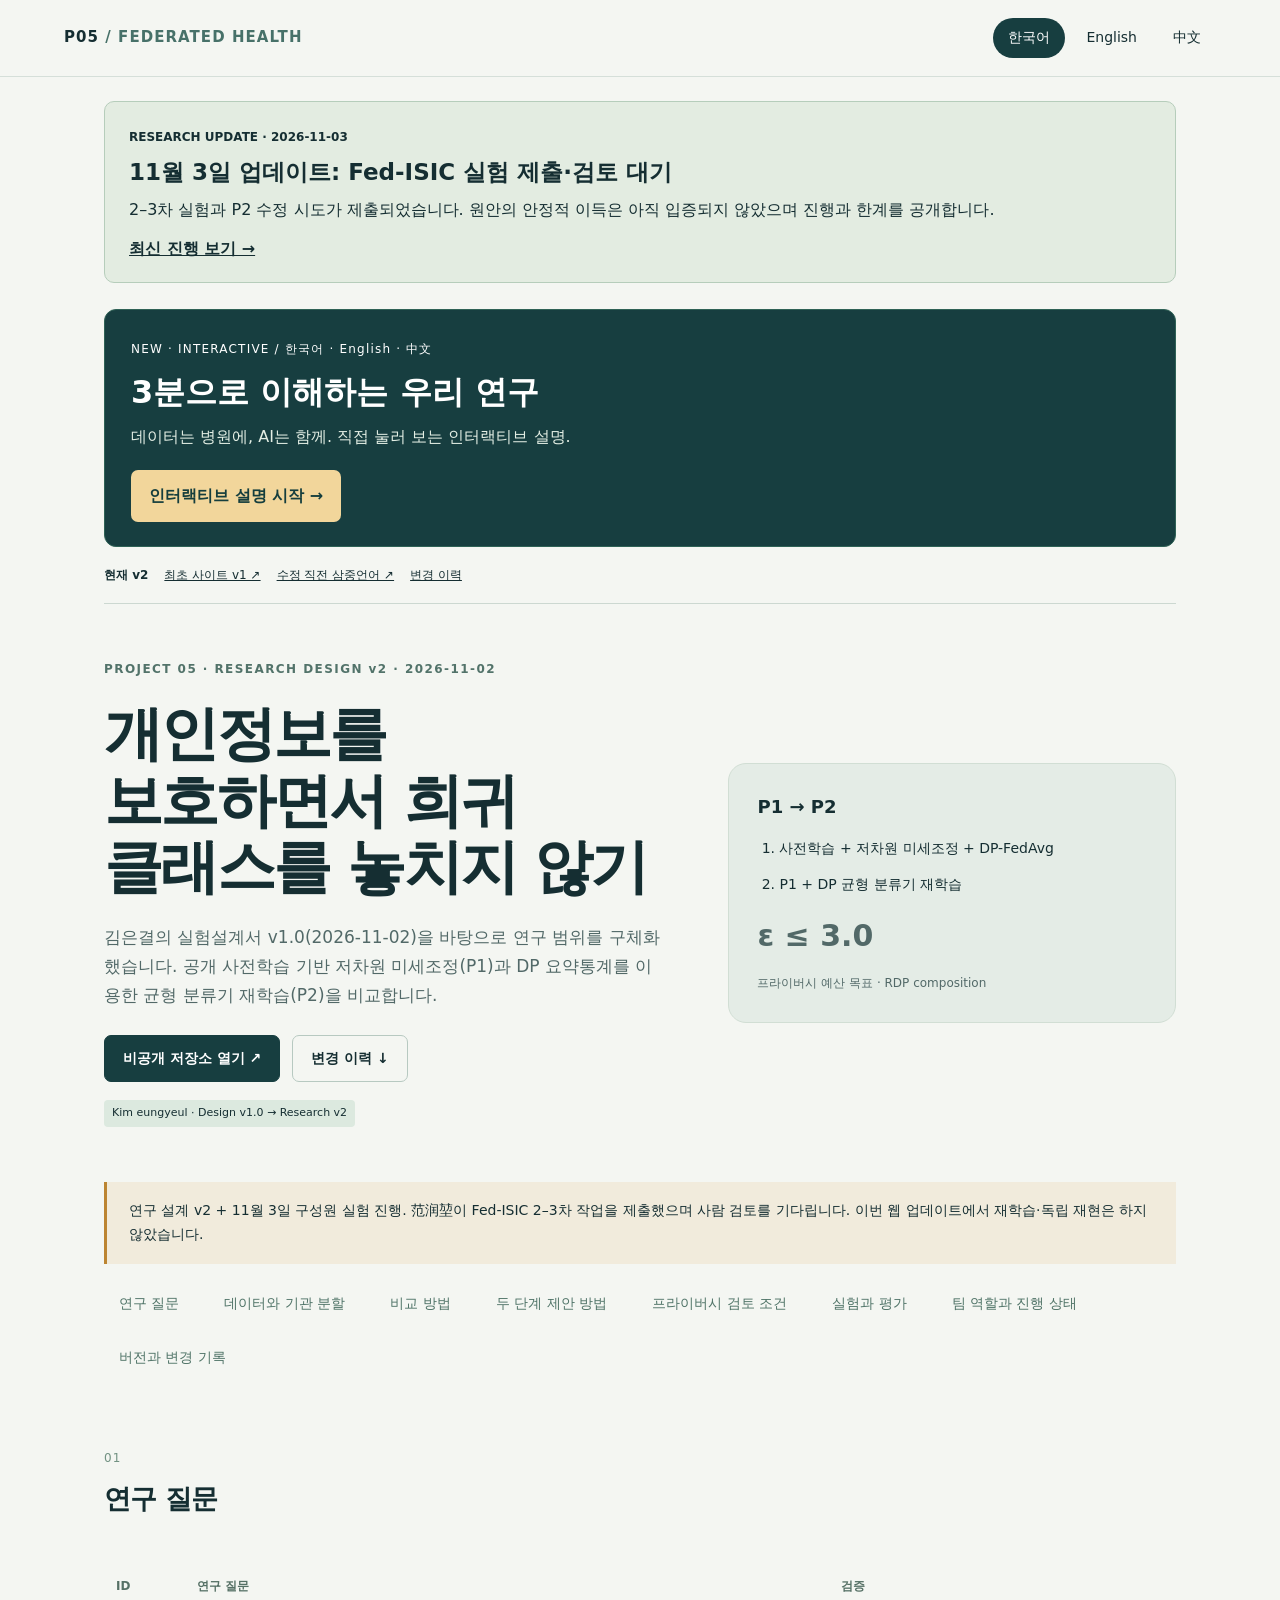
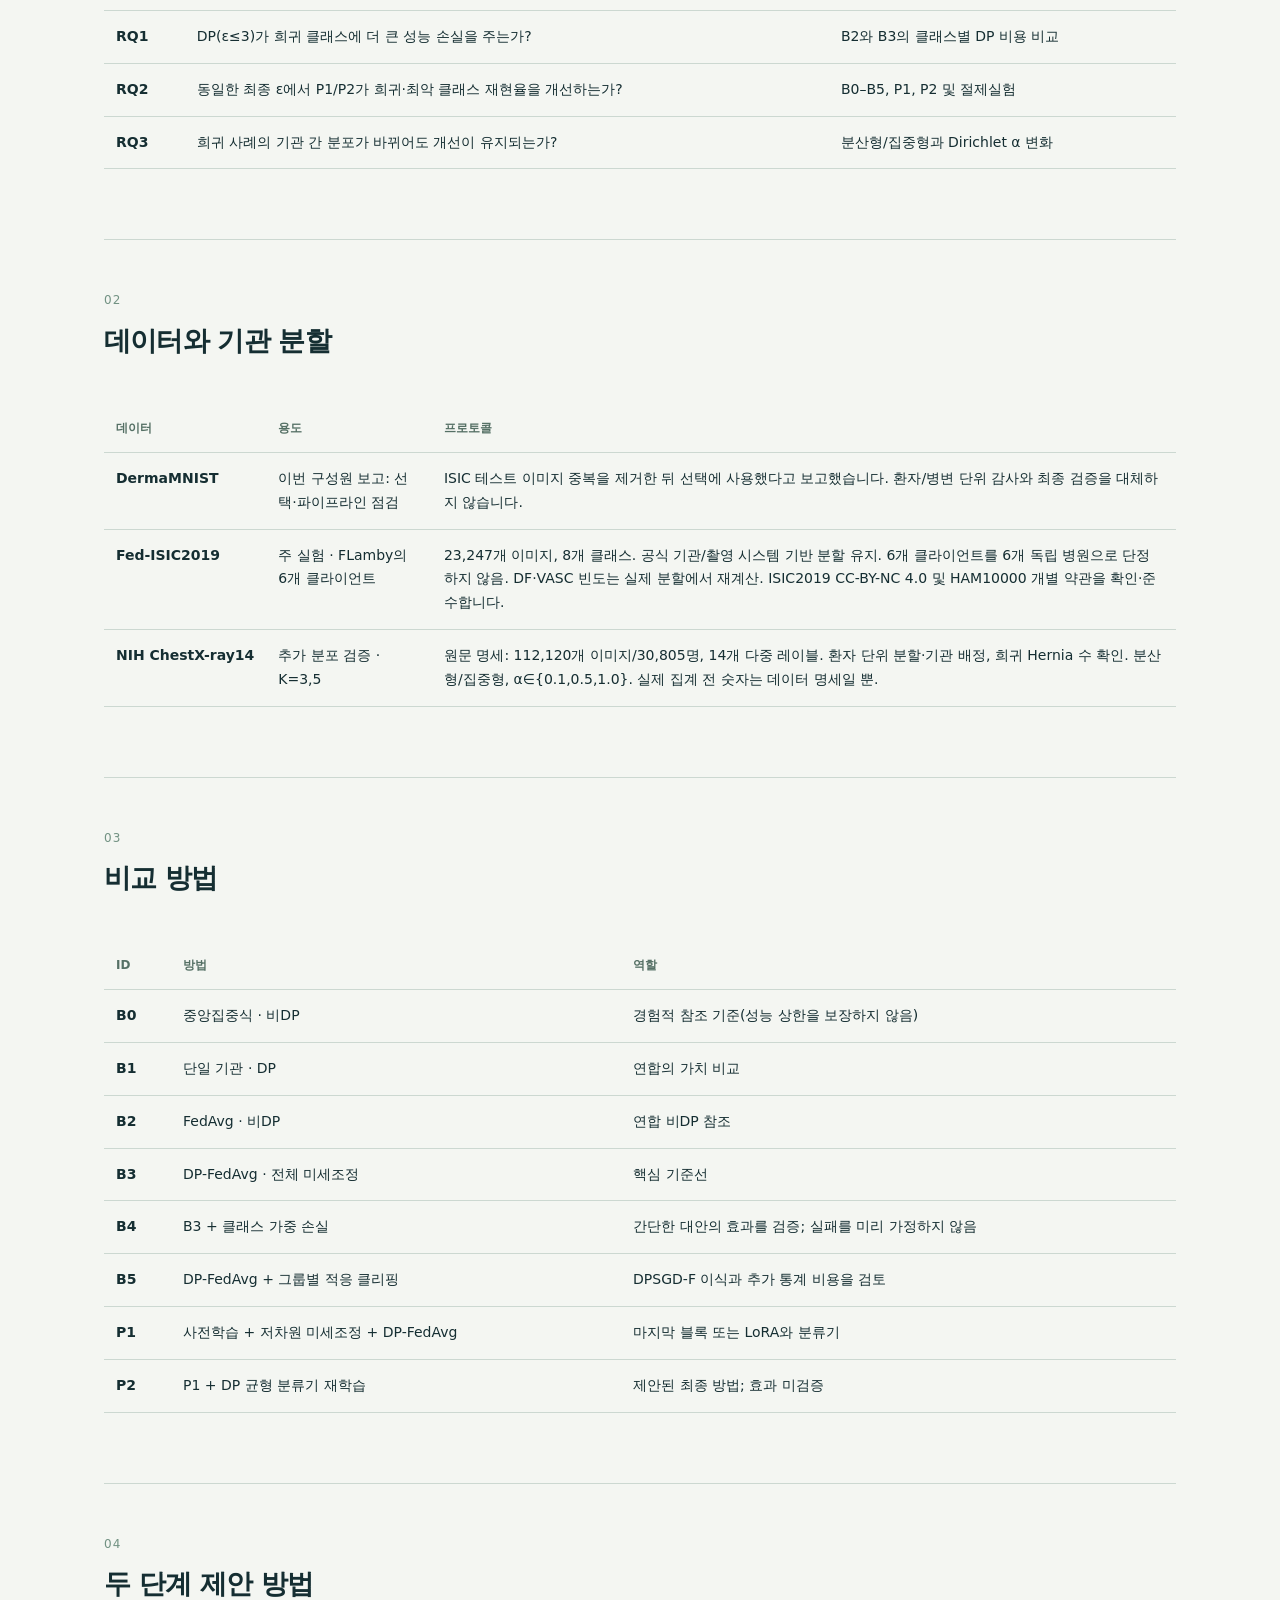
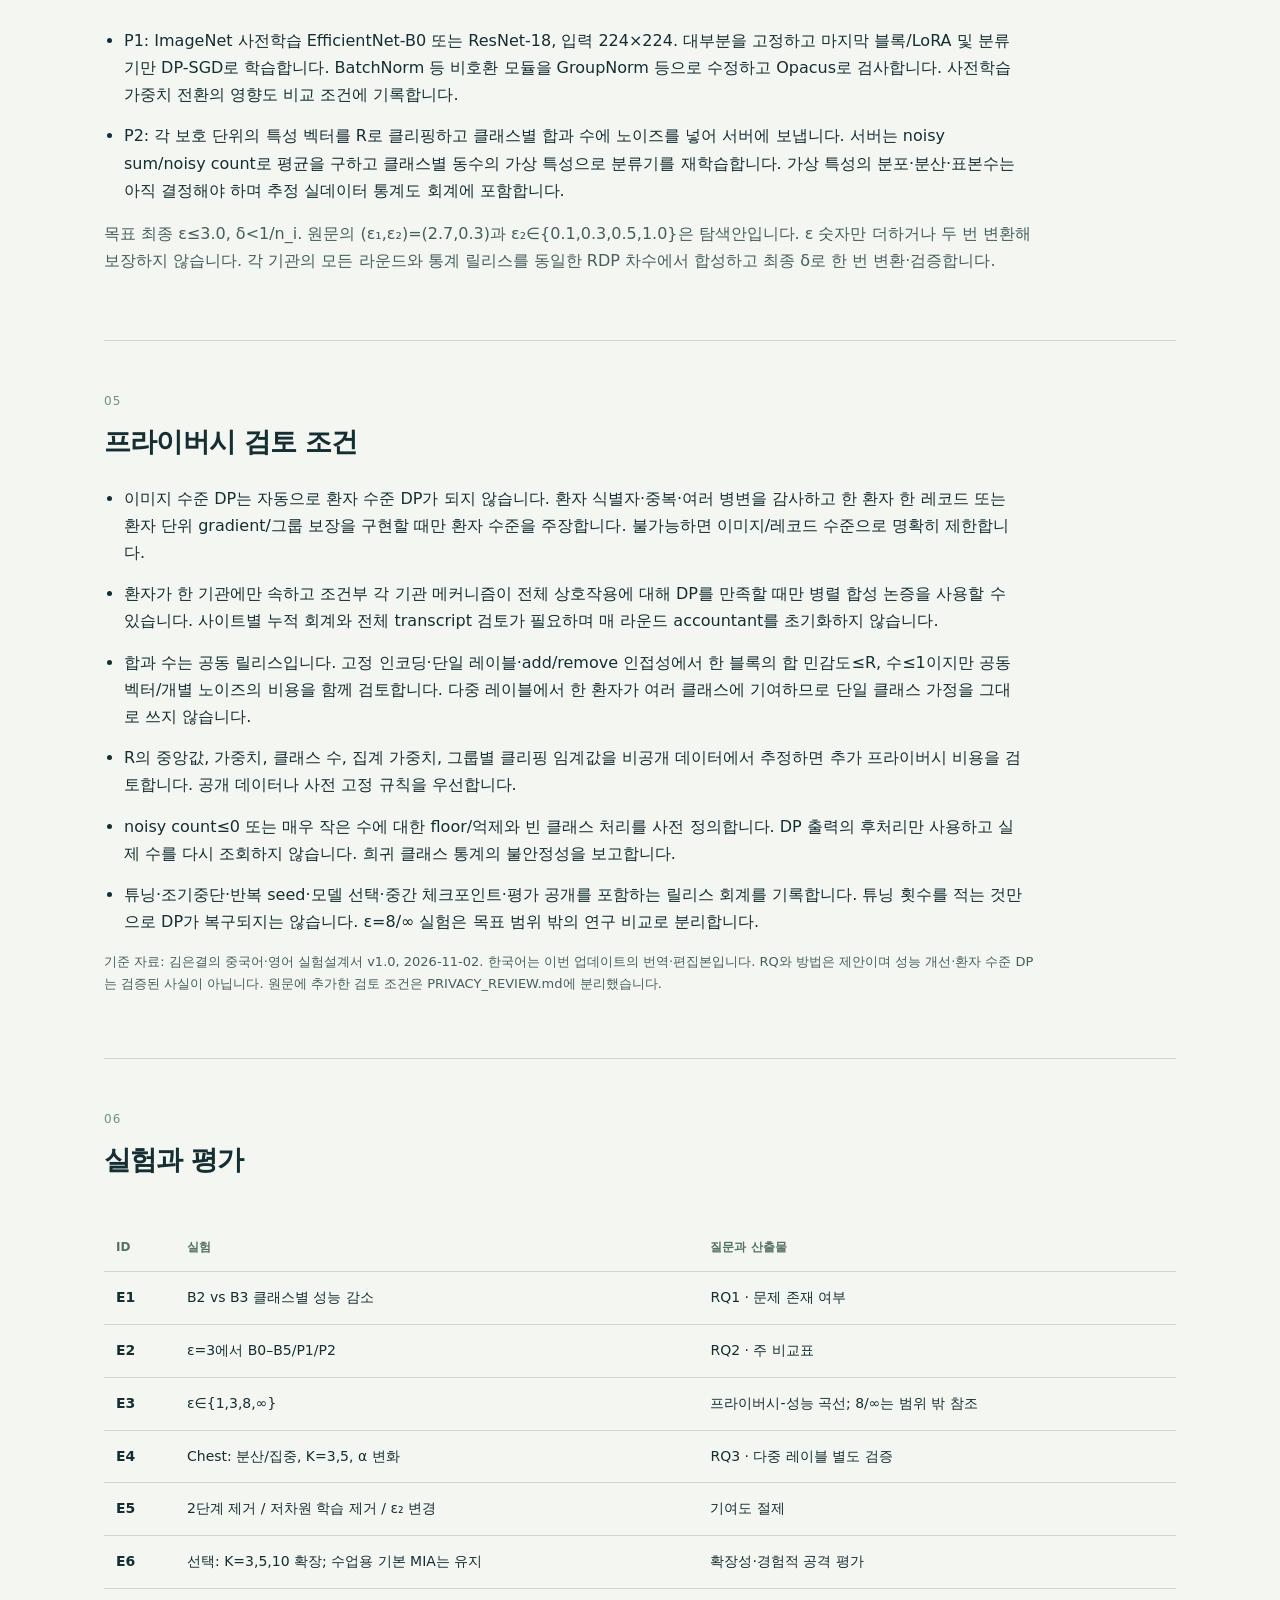
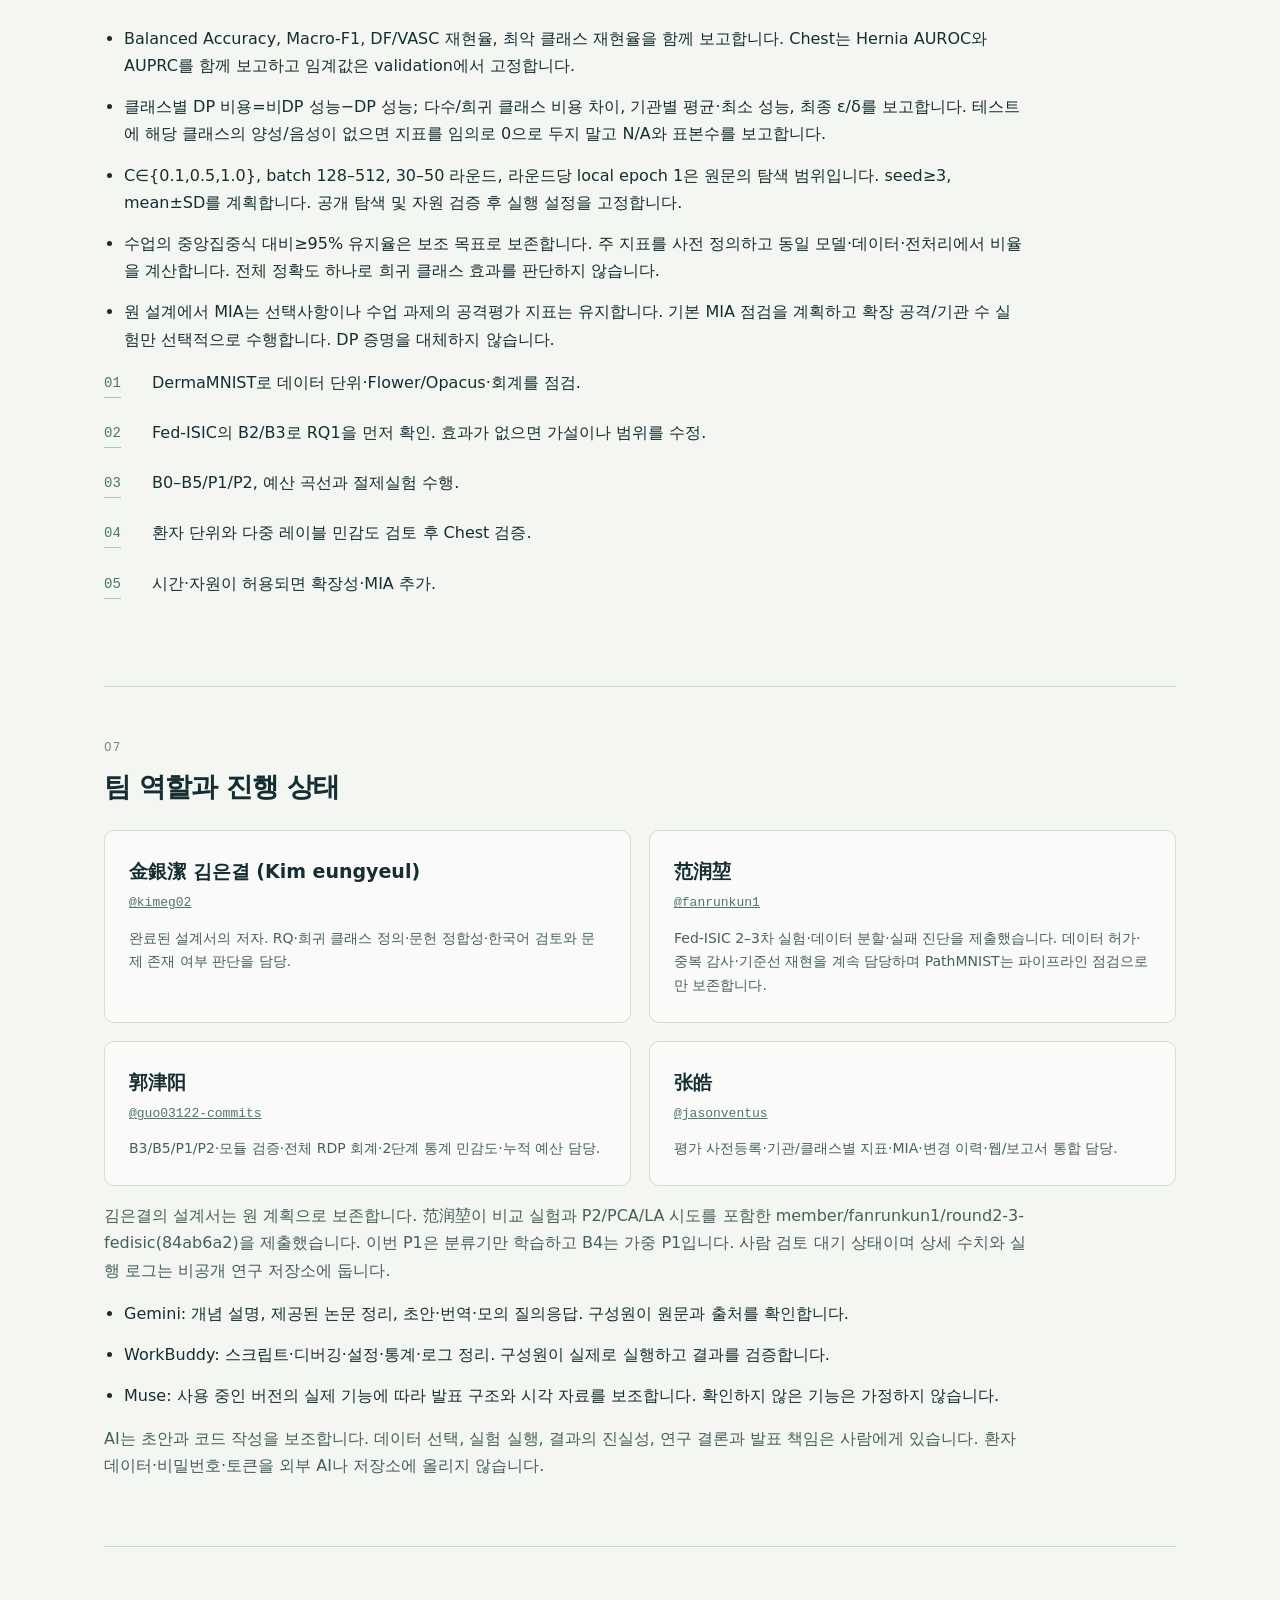
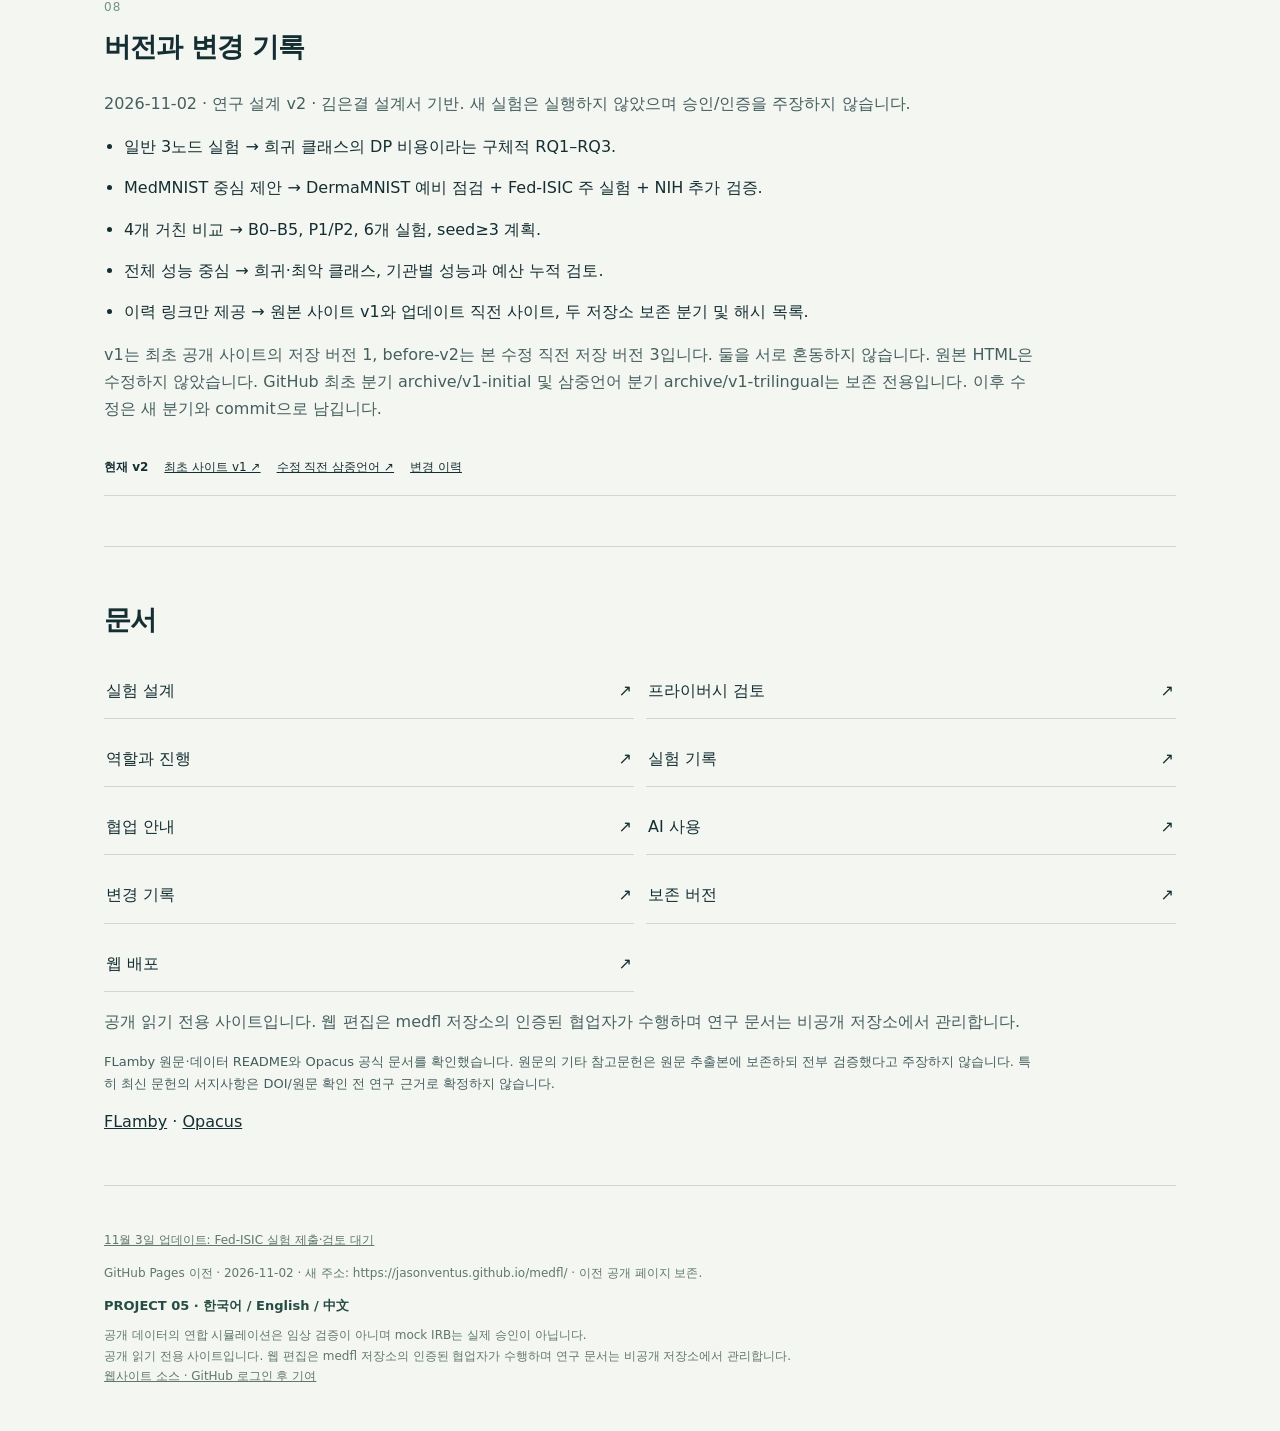
==== commit 2831d161: "web: 2026-11-03 연구 진행 / progress / 进展 · index.html" ====
--- a/index.html
+++ b/index.html
@@ -1,2 +1,2 @@
 <!doctype html><html translate="no" lang="ko"><head><meta charset="utf-8"><meta name="google" content="notranslate"><meta name="viewport" content="width=device-width,initial-scale=1"><meta name="description" content="김은결의 실험설계서 v1.0(2026-11-02)을 바탕으로 연구 범위를 구체화했습니다. 공개 사전학습 기반 저차원 미세조정(P1)과 DP 요약통계를 이용한 균형 분류기 재학습(P2)을 비교합니다."><title>Project 05 v2 · 희귀 질환 성능 저하를 줄이는 DP 연합학습</title><style>*{box-sizing:border-box}html{scroll-behavior:smooth;scroll-padding-top:100px}body{margin:0;background:#f4f6f2;color:#152e32;font:16px/1.7 system-ui,-apple-system,BlinkMacSystemFont,"Segoe UI",sans-serif}a{color:inherit}a:focus-visible{outline:3px solid #e09b35;outline-offset:5px}header{position:sticky;top:0;z-index:5;background:#f4f6f2f5;border-bottom:1px solid #d5dfd9;padding:18px max(5vw,20px);display:flex;gap:20px;align-items:center;justify-content:space-between}.brand{font-size:15px;font-weight:750;text-decoration:none;letter-spacing:.07em}.brand span{color:#477169}nav{display:flex;gap:6px}nav a{padding:7px 14px;text-decoration:none;border:1px solid transparent;border-radius:30px;font-size:14px}nav a[aria-current=page]{background:#173e40;color:white}main{max-width:1200px;margin:auto;padding:0 5vw}.hero{display:grid;grid-template-columns:1.25fr 1fr;gap:65px;padding:80px 0 55px;align-items:center}.eyebrow{font-size:12px;color:#52736a;font-weight:750;letter-spacing:.12em}.hero h1{font-size:clamp(36px,4.6vw,66px);line-height:1.13;letter-spacing:-.045em;margin:22px 0}.hero p{color:#526968;max-width:580px;font-size:17px}.links{display:flex;flex-wrap:wrap;gap:12px;margin-top:25px}.button{display:inline-block;text-decoration:none;border-radius:7px;border:1px solid #b7c9c1;padding:11px 18px;font-size:14px;font-weight:650}.button.primary{background:#173e40;color:white;border-color:#173e40}.diagram{background:#e4ece6;border:1px solid #d1ded4;border-radius:18px;padding:28px}.diagram svg{display:block;width:100%;height:auto}.diagram p{font-size:13px;text-align:center;margin:12px 0 0}.notice{padding:17px 22px;border-left:3px solid #bc8532;background:#f1ebdc;font-size:14px}.metrics{display:grid;grid-template-columns:repeat(3,1fr);padding:30px 0;border-bottom:1px solid #ccd8d1}.metric{padding:5px 25px;border-right:1px solid #ccd8d1}.metric:first-child{padding-left:0}.metric:last-child{border:0}.metric strong{display:block;font-size:30px;line-height:1.25}.metric span{font-size:13px;color:#5e716b}.section{padding:50px 0;border-bottom:1px solid #ccd8d1}.section h2{font-size:27px;letter-spacing:-.03em;margin:0 0 20px}.section p{max-width:930px;color:#455f5e}.section-num{color:#729283;font-size:12px;display:block;letter-spacing:.1em;margin-bottom:7px}.team{display:grid;grid-template-columns:repeat(2,1fr);gap:18px}.person{padding:24px;border:1px solid #d2ddd5;border-radius:10px;background:#fafbf8}.person h3{margin:0;font-size:19px}.person .handle{font:13px/1.5 ui-monospace,monospace;color:#50756b}.person p{font-size:14px;margin:12px 0 0}.person small{display:block;color:#6b7d74;margin-top:10px}.flow{counter-reset:n;list-style:none;padding:0}.flow li{counter-increment:n;position:relative;padding:0 0 23px 48px;max-width:900px}.flow li:before{content:counter(n,decimal-leading-zero);position:absolute;left:0;top:0;font:14px/28px ui-monospace,monospace;color:#487864;border-bottom:1px solid #acc5b5}.tool-list{padding-left:20px}.tool-list li{margin:14px 0;max-width:900px}.docs{display:grid;grid-template-columns:repeat(2,1fr);gap:12px}.doc{display:flex;justify-content:space-between;gap:10px;border-bottom:1px solid #ccd8d1;padding:14px 2px;text-decoration:none}.doc:hover{color:#14755a}.access{font-size:13px;color:#61786e}.prompt{white-space:pre-wrap;word-break:break-word;background:#e8eee7;border:1px solid #d0ddd0;border-radius:8px;padding:22px;font:14px/1.8 system-ui}.footer{max-width:1200px;margin:auto;padding:32px 5vw 45px;color:#60766e;font-size:12px}.footer strong{display:block;color:#274c43;font-size:13px;margin-bottom:8px}@media(max-width:760px){header{padding:13px 18px;gap:6px}.brand{font-size:12px;letter-spacing:0}nav a{padding:6px 9px;font-size:12px}.hero{grid-template-columns:1fr;gap:25px;padding:40px 0 30px}.diagram{padding:15px}.hero h1{font-size:40px}.team,.docs{grid-template-columns:1fr}.metric{padding:5px 10px}.metric strong{font-size:25px}.metric span{font-size:11px}.section{padding:35px 0}.section h2{font-size:24px}}@media(prefers-reduced-motion:reduce){html{scroll-behavior:auto}}
-[lang=ko] h1,[lang=ko] h2{word-break:keep-all}.versionbar{display:flex;flex-wrap:wrap;gap:16px;font-size:12px;padding:18px 0;border-bottom:1px solid #ccd8d1}.tablewrap{overflow-x:auto}table{width:100%;border-collapse:collapse;font-size:14px;margin:20px 0}th,td{text-align:left;vertical-align:top;padding:14px 12px;border-bottom:1px solid #ccd8d1}th{color:#557065;font-size:12px}td:first-child{font-weight:650;white-space:nowrap}.hero{padding-top:55px}.versionpill{font-size:11px;display:inline-block;background:#dce9df;border-radius:4px;padding:4px 8px;margin-top:18px}.diagram h3{font-size:18px;margin:0 0 10px}.diagram ol{padding-left:22px;font-size:14px}.diagram li{margin:12px 0}.toc{display:flex;flex-wrap:wrap;gap:15px;font-size:13px;padding:20px 0}.toc a{color:#507468}.source-note{font-size:13px;color:#60766e}.diagram .budget{font-size:30px;text-align:left;font-weight:700}.diagram .sub{font-size:12px;text-align:left}@media(max-width:760px){.hero h1{font-size:36px}th,td{padding:12px 8px;font-size:12px}.versionbar{gap:10px}.brand span{display:none}}</style></head><body><header><a class="brand" href="index.html">P05 <span>/ FEDERATED HEALTH</span></a><nav aria-label="Language / 언어 / 语言"><a lang="ko" href="index.html" aria-current="page">한국어</a><a lang="en" href="en.html">English</a><a lang="zh" href="zh.html">中文</a></nav></header><main><aside id="public-explainer" style="margin:26px 0 0;padding:24px 26px;background:#173e40;color:#fff;border-radius:12px;border:1px solid #2f6256"><span style="font-size:12px;letter-spacing:.1em">NEW · INTERACTIVE / 한국어 · English · 中文</span><h2 style="font-size:clamp(23px,3vw,32px);line-height:1.3;margin:10px 0">3분으로 이해하는 우리 연구</h2><p style="margin:8px 0 20px;color:#e3eee4">데이터는 병원에, AI는 함께. 직접 눌러 보는 인터랙티브 설명.</p><a href="explain.html?lang=ko" style="display:inline-block;background:#f2d69b;color:#153e3d;padding:12px 18px;border-radius:7px;font-weight:750;text-decoration:none">인터랙티브 설명 시작 →</a></aside><div class="versionbar"><strong>현재 v2</strong><a href="versions/v1/index.html">최초 사이트 v1 ↗</a><a href="versions/before-v2/index.html">수정 직전 삼중언어 ↗</a><a href="#changes">변경 이력</a></div><section class="hero"><div><div class="eyebrow">PROJECT 05 · RESEARCH DESIGN v2 · 2026-11-02</div><h1>개인정보를 보호하면서 희귀 클래스를 놓치지 않기</h1><p>김은결의 실험설계서 v1.0(2026-11-02)을 바탕으로 연구 범위를 구체화했습니다. 공개 사전학습 기반 저차원 미세조정(P1)과 DP 요약통계를 이용한 균형 분류기 재학습(P2)을 비교합니다.</p><div class="links"><a class="button primary" href="https://github.com/jasonventus/healthcare-ai-project05/tree/codex/trilingual-collaboration">비공개 저장소 열기 ↗</a><a class="button" href="#changes">변경 이력 ↓</a></div><span class="versionpill">Kim eungyeul · Design v1.0 → Research v2</span></div><div class="diagram"><h3>P1 → P2</h3><ol><li>사전학습 + 저차원 미세조정 + DP-FedAvg</li><li>P1 + DP 균형 분류기 재학습</li></ol><p class="budget">ε ≤ 3.0</p><p class="sub">프라이버시 예산 목표 · RDP composition</p></div></section><div class="notice" role="note">연구 설계 v2 · 가설과 실험 계획입니다. 이번 업데이트에서 학습이나 결과 재현을 수행하지 않았습니다. 구성원의 pilot은 별도 검토 대상이며 공식 검증 결과로 취급하지 않습니다.</div><nav class="toc" aria-label="Contents"><a href="#s0">연구 질문</a><a href="#s1">데이터와 기관 분할</a><a href="#s2">비교 방법</a><a href="#s3">두 단계 제안 방법</a><a href="#s4">프라이버시 검토 조건</a><a href="#s5">실험과 평가</a><a href="#s6">팀 역할과 진행 상태</a><a href="#changes">버전과 변경 기록</a></nav><section class="section" id="s0"><span class="section-num">01</span><h2>연구 질문</h2><div class="tablewrap"><table><thead><tr><th>ID</th><th>연구 질문</th><th>검증</th></tr></thead><tbody><tr><td>RQ1</td><td>DP(ε≤3)가 희귀 클래스에 더 큰 성능 손실을 주는가?</td><td>B2와 B3의 클래스별 DP 비용 비교</td></tr><tr><td>RQ2</td><td>동일한 최종 ε에서 P1/P2가 희귀·최악 클래스 재현율을 개선하는가?</td><td>B0–B5, P1, P2 및 절제실험</td></tr><tr><td>RQ3</td><td>희귀 사례의 기관 간 분포가 바뀌어도 개선이 유지되는가?</td><td>분산형/집중형과 Dirichlet α 변화</td></tr></tbody></table></div></section><section class="section" id="s1"><span class="section-num">02</span><h2>데이터와 기관 분할</h2><div class="tablewrap"><table><thead><tr><th>데이터</th><th>용도</th><th>프로토콜</th></tr></thead><tbody><tr><td>DermaMNIST</td><td>연결·회계·비민감 공개 데이터 기반 예비 탐색</td><td>7개 클래스의 파이프라인 점검. 최종 희귀질환 검증을 대체하지 않음. 실제 환자/병변 단위를 확인.</td></tr><tr><td>Fed-ISIC2019</td><td>주 실험 · FLamby의 6개 클라이언트</td><td>23,247개 이미지, 8개 클래스. 공식 기관/촬영 시스템 기반 분할 유지. 6개 클라이언트를 6개 독립 병원으로 단정하지 않음. DF·VASC 빈도는 실제 분할에서 재계산. ISIC2019 CC-BY-NC 4.0 및 HAM10000 개별 약관을 확인·준수합니다.</td></tr><tr><td>NIH ChestX-ray14</td><td>추가 분포 검증 · K=3,5</td><td>원문 명세: 112,120개 이미지/30,805명, 14개 다중 레이블. 환자 단위 분할·기관 배정, 희귀 Hernia 수 확인. 분산형/집중형, α∈{0.1,0.5,1.0}. 실제 집계 전 숫자는 데이터 명세일 뿐.</td></tr></tbody></table></div></section><section class="section" id="s2"><span class="section-num">03</span><h2>비교 방법</h2><div class="tablewrap"><table><thead><tr><th>ID</th><th>방법</th><th>역할</th></tr></thead><tbody><tr><td>B0</td><td>중앙집중식 · 비DP</td><td>경험적 참조 기준(성능 상한을 보장하지 않음)</td></tr><tr><td>B1</td><td>단일 기관 · DP</td><td>연합의 가치 비교</td></tr><tr><td>B2</td><td>FedAvg · 비DP</td><td>연합 비DP 참조</td></tr><tr><td>B3</td><td>DP-FedAvg · 전체 미세조정</td><td>핵심 기준선</td></tr><tr><td>B4</td><td>B3 + 클래스 가중 손실</td><td>간단한 대안의 효과를 검증; 실패를 미리 가정하지 않음</td></tr><tr><td>B5</td><td>DP-FedAvg + 그룹별 적응 클리핑</td><td>DPSGD-F 이식과 추가 통계 비용을 검토</td></tr><tr><td>P1</td><td>사전학습 + 저차원 미세조정 + DP-FedAvg</td><td>마지막 블록 또는 LoRA와 분류기</td></tr><tr><td>P2</td><td>P1 + DP 균형 분류기 재학습</td><td>제안된 최종 방법; 효과 미검증</td></tr></tbody></table></div></section><section class="section" id="s3"><span class="section-num">04</span><h2>두 단계 제안 방법</h2><ul class="tool-list"><li>P1: ImageNet 사전학습 EfficientNet-B0 또는 ResNet-18, 입력 224×224. 대부분을 고정하고 마지막 블록/LoRA 및 분류기만 DP-SGD로 학습합니다. BatchNorm 등 비호환 모듈을 GroupNorm 등으로 수정하고 Opacus로 검사합니다. 사전학습 가중치 전환의 영향도 비교 조건에 기록합니다.</li><li>P2: 각 보호 단위의 특성 벡터를 R로 클리핑하고 클래스별 합과 수에 노이즈를 넣어 서버에 보냅니다. 서버는 noisy sum/noisy count로 평균을 구하고 클래스별 동수의 가상 특성으로 분류기를 재학습합니다. 가상 특성의 분포·분산·표본수는 아직 결정해야 하며 추정 실데이터 통계도 회계에 포함합니다.</li></ul><p>목표 최종 ε≤3.0, δ&lt;1/n_i. 원문의 (ε₁,ε₂)=(2.7,0.3)과 ε₂∈{0.1,0.3,0.5,1.0}은 탐색안입니다. ε 숫자만 더하거나 두 번 변환해 보장하지 않습니다. 각 기관의 모든 라운드와 통계 릴리스를 동일한 RDP 차수에서 합성하고 최종 δ로 한 번 변환·검증합니다.</p></section><section class="section" id="s4"><span class="section-num">05</span><h2>프라이버시 검토 조건</h2><ul class="tool-list"><li>이미지 수준 DP는 자동으로 환자 수준 DP가 되지 않습니다. 환자 식별자·중복·여러 병변을 감사하고 한 환자 한 레코드 또는 환자 단위 gradient/그룹 보장을 구현할 때만 환자 수준을 주장합니다. 불가능하면 이미지/레코드 수준으로 명확히 제한합니다.</li><li>환자가 한 기관에만 속하고 조건부 각 기관 메커니즘이 전체 상호작용에 대해 DP를 만족할 때만 병렬 합성 논증을 사용할 수 있습니다. 사이트별 누적 회계와 전체 transcript 검토가 필요하며 매 라운드 accountant를 초기화하지 않습니다.</li><li>합과 수는 공동 릴리스입니다. 고정 인코딩·단일 레이블·add/remove 인접성에서 한 블록의 합 민감도≤R, 수≤1이지만 공동 벡터/개별 노이즈의 비용을 함께 검토합니다. 다중 레이블에서 한 환자가 여러 클래스에 기여하므로 단일 클래스 가정을 그대로 쓰지 않습니다.</li><li>R의 중앙값, 가중치, 클래스 수, 집계 가중치, 그룹별 클리핑 임계값을 비공개 데이터에서 추정하면 추가 프라이버시 비용을 검토합니다. 공개 데이터나 사전 고정 규칙을 우선합니다.</li><li>noisy count≤0 또는 매우 작은 수에 대한 floor/억제와 빈 클래스 처리를 사전 정의합니다. DP 출력의 후처리만 사용하고 실제 수를 다시 조회하지 않습니다. 희귀 클래스 통계의 불안정성을 보고합니다.</li><li>튜닝·조기중단·반복 seed·모델 선택·중간 체크포인트·평가 공개를 포함하는 릴리스 회계를 기록합니다. 튜닝 횟수를 적는 것만으로 DP가 복구되지는 않습니다. ε=8/∞ 실험은 목표 범위 밖의 연구 비교로 분리합니다.</li></ul><p class="source-note">기준 자료: 김은결의 중국어·영어 실험설계서 v1.0, 2026-11-02. 한국어는 이번 업데이트의 번역·편집본입니다. RQ와 방법은 제안이며 성능 개선·환자 수준 DP는 검증된 사실이 아닙니다. 원문에 추가한 검토 조건은 PRIVACY_REVIEW.md에 분리했습니다.</p></section><section class="section" id="s5"><span class="section-num">06</span><h2>실험과 평가</h2><div class="tablewrap"><table><thead><tr><th>ID</th><th>실험</th><th>질문과 산출물</th></tr></thead><tbody><tr><td>E1</td><td>B2 vs B3 클래스별 성능 감소</td><td>RQ1 · 문제 존재 여부</td></tr><tr><td>E2</td><td>ε=3에서 B0–B5/P1/P2</td><td>RQ2 · 주 비교표</td></tr><tr><td>E3</td><td>ε∈{1,3,8,∞}</td><td>프라이버시-성능 곡선; 8/∞는 범위 밖 참조</td></tr><tr><td>E4</td><td>Chest: 분산/집중, K=3,5, α 변화</td><td>RQ3 · 다중 레이블 별도 검증</td></tr><tr><td>E5</td><td>2단계 제거 / 저차원 학습 제거 / ε₂ 변경</td><td>기여도 절제</td></tr><tr><td>E6</td><td>선택: K=3,5,10 확장; 수업용 기본 MIA는 유지</td><td>확장성·경험적 공격 평가</td></tr></tbody></table></div><ul class="tool-list"><li>Balanced Accuracy, Macro-F1, DF/VASC 재현율, 최악 클래스 재현율을 함께 보고합니다. Chest는 Hernia AUROC와 AUPRC를 함께 보고하고 임계값은 validation에서 고정합니다.</li><li>클래스별 DP 비용=비DP 성능−DP 성능; 다수/희귀 클래스 비용 차이, 기관별 평균·최소 성능, 최종 ε/δ를 보고합니다. 테스트에 해당 클래스의 양성/음성이 없으면 지표를 임의로 0으로 두지 말고 N/A와 표본수를 보고합니다.</li><li>C∈{0.1,0.5,1.0}, batch 128–512, 30–50 라운드, 라운드당 local epoch 1은 원문의 탐색 범위입니다. seed≥3, mean±SD를 계획합니다. 공개 탐색 및 자원 검증 후 실행 설정을 고정합니다.</li><li>수업의 중앙집중식 대비≥95% 유지율은 보조 목표로 보존합니다. 주 지표를 사전 정의하고 동일 모델·데이터·전처리에서 비율을 계산합니다. 전체 정확도 하나로 희귀 클래스 효과를 판단하지 않습니다.</li><li>원 설계에서 MIA는 선택사항이나 수업 과제의 공격평가 지표는 유지합니다. 기본 MIA 점검을 계획하고 확장 공격/기관 수 실험만 선택적으로 수행합니다. DP 증명을 대체하지 않습니다.</li></ul><ol class="flow"><li>DermaMNIST로 데이터 단위·Flower/Opacus·회계를 점검.</li><li>Fed-ISIC의 B2/B3로 RQ1을 먼저 확인. 효과가 없으면 가설이나 범위를 수정.</li><li>B0–B5/P1/P2, 예산 곡선과 절제실험 수행.</li><li>환자 단위와 다중 레이블 민감도 검토 후 Chest 검증.</li><li>시간·자원이 허용되면 확장성·MIA 추가.</li></ol></section><section class="section" id="s6"><span class="section-num">07</span><h2>팀 역할과 진행 상태</h2><div class="team"><article class="person"><h3>金銀潔 김은결 (Kim eungyeul)</h3><a class="handle" href="https://github.com/kimeg02">@kimeg02</a><p>완료된 설계서의 저자. RQ·희귀 클래스 정의·문헌 정합성·한국어 검토와 문제 존재 여부 판단을 담당.</p></article><article class="person"><h3>范润堃</h3><a class="handle" href="https://github.com/fanrunkun1">@fanrunkun1</a><p>데이터 허가·환자 중복 감사·6개 클라이언트 분할·기준선·데이터 품질 담당. 기존 PathMNIST pilot은 독립 보존하고 주 연구로 과잉 일반화하지 않음.</p></article><article class="person"><h3>郭津阳</h3><a class="handle" href="https://github.com/guo03122-commits">@guo03122-commits</a><p>B3/B5/P1/P2·모듈 검증·전체 RDP 회계·2단계 통계 민감도·누적 예산 담당.</p></article><article class="person"><h3>张皓</h3><a class="handle" href="https://github.com/jasonventus">@jasonventus</a><p>평가 사전등록·기관/클래스별 지표·MIA·변경 이력·웹/보고서 통합 담당.</p></article></div><p>김은결의 중국어·영어 설계서 두 파일은 내용상 대응합니다. 원본은 변경하지 않았고 추출 텍스트와 SHA-256을 기록했습니다. 范润堃의 member/fanrunkun1/round1-pilot (a66f704)은 별도 예비 결과 분기로 확인했으며 덮어쓰거나 공식 결과로 승격하지 않았습니다. 공개 사이트에는 미공개 실험 수치를 싣지 않습니다.</p><ul class="tool-list"><li>Gemini: 개념 설명, 제공된 논문 정리, 초안·번역·모의 질의응답. 구성원이 원문과 출처를 확인합니다.</li><li>WorkBuddy: 스크립트·디버깅·설정·통계·로그 정리. 구성원이 실제로 실행하고 결과를 검증합니다.</li><li>Muse: 사용 중인 버전의 실제 기능에 따라 발표 구조와 시각 자료를 보조합니다. 확인하지 않은 기능은 가정하지 않습니다.</li></ul><p>AI는 초안과 코드 작성을 보조합니다. 데이터 선택, 실험 실행, 결과의 진실성, 연구 결론과 발표 책임은 사람에게 있습니다. 환자 데이터·비밀번호·토큰을 외부 AI나 저장소에 올리지 않습니다.</p></section><section class="section" id="changes"><span class="section-num">08</span><h2>버전과 변경 기록</h2><p>2026-11-02 · 연구 설계 v2 · 김은결 설계서 기반. 새 실험은 실행하지 않았으며 승인/인증을 주장하지 않습니다.</p><ul class="tool-list"><li>일반 3노드 실험 → 희귀 클래스의 DP 비용이라는 구체적 RQ1–RQ3.</li><li>MedMNIST 중심 제안 → DermaMNIST 예비 점검 + Fed-ISIC 주 실험 + NIH 추가 검증.</li><li>4개 거친 비교 → B0–B5, P1/P2, 6개 실험, seed≥3 계획.</li><li>전체 성능 중심 → 희귀·최악 클래스, 기관별 성능과 예산 누적 검토.</li><li>이력 링크만 제공 → 원본 사이트 v1와 업데이트 직전 사이트, 두 저장소 보존 분기 및 해시 목록.</li></ul><p>v1는 최초 공개 사이트의 저장 버전 1, before-v2는 본 수정 직전 저장 버전 3입니다. 둘을 서로 혼동하지 않습니다. 원본 HTML은 수정하지 않았습니다. GitHub 최초 분기 archive/v1-initial 및 삼중언어 분기 archive/v1-trilingual는 보존 전용입니다. 이후 수정은 새 분기와 commit으로 남깁니다.</p><div class="versionbar"><strong>현재 v2</strong><a href="versions/v1/index.html">최초 사이트 v1 ↗</a><a href="versions/before-v2/index.html">수정 직전 삼중언어 ↗</a><a href="#changes">변경 이력</a></div></section><section class="section"><h2>문서</h2><div class="docs"><a class="doc" href="https://github.com/jasonventus/healthcare-ai-project05/blob/codex/trilingual-collaboration/RESEARCH_DESIGN.md#ko"><span>실험 설계</span><span aria-hidden="true">↗</span></a><a class="doc" href="https://github.com/jasonventus/healthcare-ai-project05/blob/codex/trilingual-collaboration/PRIVACY_REVIEW.md#ko"><span>프라이버시 검토</span><span aria-hidden="true">↗</span></a><a class="doc" href="https://github.com/jasonventus/healthcare-ai-project05/blob/codex/trilingual-collaboration/PROJECT_PLAN.md#ko"><span>역할과 진행</span><span aria-hidden="true">↗</span></a><a class="doc" href="https://github.com/jasonventus/healthcare-ai-project05/blob/codex/trilingual-collaboration/EXPERIMENT_TEMPLATE.md#ko"><span>실험 기록</span><span aria-hidden="true">↗</span></a><a class="doc" href="https://github.com/jasonventus/healthcare-ai-project05/blob/codex/trilingual-collaboration/CONTRIBUTING.md#ko"><span>협업 안내</span><span aria-hidden="true">↗</span></a><a class="doc" href="https://github.com/jasonventus/healthcare-ai-project05/blob/codex/trilingual-collaboration/AI_USAGE_LOG.md#ko"><span>AI 사용</span><span aria-hidden="true">↗</span></a><a class="doc" href="https://github.com/jasonventus/healthcare-ai-project05/blob/codex/trilingual-collaboration/CHANGELOG.md#ko"><span>변경 기록</span><span aria-hidden="true">↗</span></a><a class="doc" href="https://github.com/jasonventus/healthcare-ai-project05/blob/codex/trilingual-collaboration/VERSION_HISTORY.md#ko"><span>보존 버전</span><span aria-hidden="true">↗</span></a><a class="doc" href="https://github.com/jasonventus/healthcare-ai-project05/blob/codex/trilingual-collaboration/WEBSITE.md#ko"><span>웹 배포</span><span aria-hidden="true">↗</span></a></div><p>공개 읽기 전용 사이트입니다. 웹 편집은 medfl 저장소의 인증된 협업자가 수행하며 연구 문서는 비공개 저장소에서 관리합니다.</p><p class="source-note">FLamby 원문·데이터 README와 Opacus 공식 문서를 확인했습니다. 원문의 기타 참고문헌은 원문 추출본에 보존하되 전부 검증했다고 주장하지 않습니다. 특히 최신 문헌의 서지사항은 DOI/원문 확인 전 연구 근거로 확정하지 않습니다.</p><a href="https://github.com/owkin/FLamby/blob/main/flamby/datasets/fed_isic2019/README.md">FLamby</a> · <a href="https://opacus.ai/api/privacy_engine.html">Opacus</a></section></main><footer class="footer"><p>GitHub Pages 이전 · 2026-11-02 · 새 주소: https://jasonventus.github.io/medfl/ · 이전 공개 페이지 보존.</p><strong>PROJECT 05 · 한국어 / English / 中文</strong>공개 데이터의 연합 시뮬레이션은 임상 검증이 아니며 mock IRB는 실제 승인이 아닙니다.<br>공개 읽기 전용 사이트입니다. 웹 편집은 medfl 저장소의 인증된 협업자가 수행하며 연구 문서는 비공개 저장소에서 관리합니다.<br><a href="https://github.com/jasonventus/medfl">웹사이트 소스 · GitHub 로그인 후 기여</a></footer></body></html>
+[lang=ko] h1,[lang=ko] h2{word-break:keep-all}.versionbar{display:flex;flex-wrap:wrap;gap:16px;font-size:12px;padding:18px 0;border-bottom:1px solid #ccd8d1}.tablewrap{overflow-x:auto}table{width:100%;border-collapse:collapse;font-size:14px;margin:20px 0}th,td{text-align:left;vertical-align:top;padding:14px 12px;border-bottom:1px solid #ccd8d1}th{color:#557065;font-size:12px}td:first-child{font-weight:650;white-space:nowrap}.hero{padding-top:55px}.versionpill{font-size:11px;display:inline-block;background:#dce9df;border-radius:4px;padding:4px 8px;margin-top:18px}.diagram h3{font-size:18px;margin:0 0 10px}.diagram ol{padding-left:22px;font-size:14px}.diagram li{margin:12px 0}.toc{display:flex;flex-wrap:wrap;gap:15px;font-size:13px;padding:20px 0}.toc a{color:#507468}.source-note{font-size:13px;color:#60766e}.diagram .budget{font-size:30px;text-align:left;font-weight:700}.diagram .sub{font-size:12px;text-align:left}@media(max-width:760px){.hero h1{font-size:36px}th,td{padding:12px 8px;font-size:12px}.versionbar{gap:10px}.brand span{display:none}}</style></head><body><header><a class="brand" href="index.html">P05 <span>/ FEDERATED HEALTH</span></a><nav aria-label="Language / 언어 / 语言"><a lang="ko" href="index.html" aria-current="page">한국어</a><a lang="en" href="en.html">English</a><a lang="zh" href="zh.html">中文</a></nav></header><main><aside id="research-update-20261103" style="padding:20px 24px;margin:24px 0;background:#e3ece1;border:1px solid #b6cdbb;border-radius:10px"><span style="font-size:12px;font-weight:750">RESEARCH UPDATE · 2026-11-03</span><h2 style="font-size:23px;line-height:1.35;margin:8px 0">11월 3일 업데이트: Fed-ISIC 실험 제출·검토 대기</h2><p style="margin:8px 0 12px">2–3차 실험과 P2 수정 시도가 제출되었습니다. 원안의 안정적 이득은 아직 입증되지 않았으며 진행과 한계를 공개합니다.</p><a href="progress.html?lang=ko" style="font-weight:750">최신 진행 보기 →</a></aside><aside id="public-explainer" style="margin:26px 0 0;padding:24px 26px;background:#173e40;color:#fff;border-radius:12px;border:1px solid #2f6256"><span style="font-size:12px;letter-spacing:.1em">NEW · INTERACTIVE / 한국어 · English · 中文</span><h2 style="font-size:clamp(23px,3vw,32px);line-height:1.3;margin:10px 0">3분으로 이해하는 우리 연구</h2><p style="margin:8px 0 20px;color:#e3eee4">데이터는 병원에, AI는 함께. 직접 눌러 보는 인터랙티브 설명.</p><a href="explain.html?lang=ko" style="display:inline-block;background:#f2d69b;color:#153e3d;padding:12px 18px;border-radius:7px;font-weight:750;text-decoration:none">인터랙티브 설명 시작 →</a></aside><div class="versionbar"><strong>현재 v2</strong><a href="versions/v1/index.html">최초 사이트 v1 ↗</a><a href="versions/before-v2/index.html">수정 직전 삼중언어 ↗</a><a href="#changes">변경 이력</a></div><section class="hero"><div><div class="eyebrow">PROJECT 05 · RESEARCH DESIGN v2 · 2026-11-02</div><h1>개인정보를 보호하면서 희귀 클래스를 놓치지 않기</h1><p>김은결의 실험설계서 v1.0(2026-11-02)을 바탕으로 연구 범위를 구체화했습니다. 공개 사전학습 기반 저차원 미세조정(P1)과 DP 요약통계를 이용한 균형 분류기 재학습(P2)을 비교합니다.</p><div class="links"><a class="button primary" href="https://github.com/jasonventus/healthcare-ai-project05/tree/codex/trilingual-collaboration">비공개 저장소 열기 ↗</a><a class="button" href="#changes">변경 이력 ↓</a></div><span class="versionpill">Kim eungyeul · Design v1.0 → Research v2</span></div><div class="diagram"><h3>P1 → P2</h3><ol><li>사전학습 + 저차원 미세조정 + DP-FedAvg</li><li>P1 + DP 균형 분류기 재학습</li></ol><p class="budget">ε ≤ 3.0</p><p class="sub">프라이버시 예산 목표 · RDP composition</p></div></section><div class="notice" role="note">연구 설계 v2 + 11월 3일 구성원 실험 진행. 范润堃이 Fed-ISIC 2–3차 작업을 제출했으며 사람 검토를 기다립니다. 이번 웹 업데이트에서 재학습·독립 재현은 하지 않았습니다.</div><nav class="toc" aria-label="Contents"><a href="#s0">연구 질문</a><a href="#s1">데이터와 기관 분할</a><a href="#s2">비교 방법</a><a href="#s3">두 단계 제안 방법</a><a href="#s4">프라이버시 검토 조건</a><a href="#s5">실험과 평가</a><a href="#s6">팀 역할과 진행 상태</a><a href="#changes">버전과 변경 기록</a></nav><section class="section" id="s0"><span class="section-num">01</span><h2>연구 질문</h2><div class="tablewrap"><table><thead><tr><th>ID</th><th>연구 질문</th><th>검증</th></tr></thead><tbody><tr><td>RQ1</td><td>DP(ε≤3)가 희귀 클래스에 더 큰 성능 손실을 주는가?</td><td>B2와 B3의 클래스별 DP 비용 비교</td></tr><tr><td>RQ2</td><td>동일한 최종 ε에서 P1/P2가 희귀·최악 클래스 재현율을 개선하는가?</td><td>B0–B5, P1, P2 및 절제실험</td></tr><tr><td>RQ3</td><td>희귀 사례의 기관 간 분포가 바뀌어도 개선이 유지되는가?</td><td>분산형/집중형과 Dirichlet α 변화</td></tr></tbody></table></div></section><section class="section" id="s1"><span class="section-num">02</span><h2>데이터와 기관 분할</h2><div class="tablewrap"><table><thead><tr><th>데이터</th><th>용도</th><th>프로토콜</th></tr></thead><tbody><tr><td>DermaMNIST</td><td>이번 구성원 보고: 선택·파이프라인 점검</td><td>ISIC 테스트 이미지 중복을 제거한 뒤 선택에 사용했다고 보고했습니다. 환자/병변 단위 감사와 최종 검증을 대체하지 않습니다.</td></tr><tr><td>Fed-ISIC2019</td><td>주 실험 · FLamby의 6개 클라이언트</td><td>23,247개 이미지, 8개 클래스. 공식 기관/촬영 시스템 기반 분할 유지. 6개 클라이언트를 6개 독립 병원으로 단정하지 않음. DF·VASC 빈도는 실제 분할에서 재계산. ISIC2019 CC-BY-NC 4.0 및 HAM10000 개별 약관을 확인·준수합니다.</td></tr><tr><td>NIH ChestX-ray14</td><td>추가 분포 검증 · K=3,5</td><td>원문 명세: 112,120개 이미지/30,805명, 14개 다중 레이블. 환자 단위 분할·기관 배정, 희귀 Hernia 수 확인. 분산형/집중형, α∈{0.1,0.5,1.0}. 실제 집계 전 숫자는 데이터 명세일 뿐.</td></tr></tbody></table></div></section><section class="section" id="s2"><span class="section-num">03</span><h2>비교 방법</h2><div class="tablewrap"><table><thead><tr><th>ID</th><th>방법</th><th>역할</th></tr></thead><tbody><tr><td>B0</td><td>중앙집중식 · 비DP</td><td>경험적 참조 기준(성능 상한을 보장하지 않음)</td></tr><tr><td>B1</td><td>단일 기관 · DP</td><td>연합의 가치 비교</td></tr><tr><td>B2</td><td>FedAvg · 비DP</td><td>연합 비DP 참조</td></tr><tr><td>B3</td><td>DP-FedAvg · 전체 미세조정</td><td>핵심 기준선</td></tr><tr><td>B4</td><td>B3 + 클래스 가중 손실</td><td>간단한 대안의 효과를 검증; 실패를 미리 가정하지 않음</td></tr><tr><td>B5</td><td>DP-FedAvg + 그룹별 적응 클리핑</td><td>DPSGD-F 이식과 추가 통계 비용을 검토</td></tr><tr><td>P1</td><td>사전학습 + 저차원 미세조정 + DP-FedAvg</td><td>마지막 블록 또는 LoRA와 분류기</td></tr><tr><td>P2</td><td>P1 + DP 균형 분류기 재학습</td><td>제안된 최종 방법; 효과 미검증</td></tr></tbody></table></div></section><section class="section" id="s3"><span class="section-num">04</span><h2>두 단계 제안 방법</h2><ul class="tool-list"><li>P1: ImageNet 사전학습 EfficientNet-B0 또는 ResNet-18, 입력 224×224. 대부분을 고정하고 마지막 블록/LoRA 및 분류기만 DP-SGD로 학습합니다. BatchNorm 등 비호환 모듈을 GroupNorm 등으로 수정하고 Opacus로 검사합니다. 사전학습 가중치 전환의 영향도 비교 조건에 기록합니다.</li><li>P2: 각 보호 단위의 특성 벡터를 R로 클리핑하고 클래스별 합과 수에 노이즈를 넣어 서버에 보냅니다. 서버는 noisy sum/noisy count로 평균을 구하고 클래스별 동수의 가상 특성으로 분류기를 재학습합니다. 가상 특성의 분포·분산·표본수는 아직 결정해야 하며 추정 실데이터 통계도 회계에 포함합니다.</li></ul><p>목표 최종 ε≤3.0, δ&lt;1/n_i. 원문의 (ε₁,ε₂)=(2.7,0.3)과 ε₂∈{0.1,0.3,0.5,1.0}은 탐색안입니다. ε 숫자만 더하거나 두 번 변환해 보장하지 않습니다. 각 기관의 모든 라운드와 통계 릴리스를 동일한 RDP 차수에서 합성하고 최종 δ로 한 번 변환·검증합니다.</p></section><section class="section" id="s4"><span class="section-num">05</span><h2>프라이버시 검토 조건</h2><ul class="tool-list"><li>이미지 수준 DP는 자동으로 환자 수준 DP가 되지 않습니다. 환자 식별자·중복·여러 병변을 감사하고 한 환자 한 레코드 또는 환자 단위 gradient/그룹 보장을 구현할 때만 환자 수준을 주장합니다. 불가능하면 이미지/레코드 수준으로 명확히 제한합니다.</li><li>환자가 한 기관에만 속하고 조건부 각 기관 메커니즘이 전체 상호작용에 대해 DP를 만족할 때만 병렬 합성 논증을 사용할 수 있습니다. 사이트별 누적 회계와 전체 transcript 검토가 필요하며 매 라운드 accountant를 초기화하지 않습니다.</li><li>합과 수는 공동 릴리스입니다. 고정 인코딩·단일 레이블·add/remove 인접성에서 한 블록의 합 민감도≤R, 수≤1이지만 공동 벡터/개별 노이즈의 비용을 함께 검토합니다. 다중 레이블에서 한 환자가 여러 클래스에 기여하므로 단일 클래스 가정을 그대로 쓰지 않습니다.</li><li>R의 중앙값, 가중치, 클래스 수, 집계 가중치, 그룹별 클리핑 임계값을 비공개 데이터에서 추정하면 추가 프라이버시 비용을 검토합니다. 공개 데이터나 사전 고정 규칙을 우선합니다.</li><li>noisy count≤0 또는 매우 작은 수에 대한 floor/억제와 빈 클래스 처리를 사전 정의합니다. DP 출력의 후처리만 사용하고 실제 수를 다시 조회하지 않습니다. 희귀 클래스 통계의 불안정성을 보고합니다.</li><li>튜닝·조기중단·반복 seed·모델 선택·중간 체크포인트·평가 공개를 포함하는 릴리스 회계를 기록합니다. 튜닝 횟수를 적는 것만으로 DP가 복구되지는 않습니다. ε=8/∞ 실험은 목표 범위 밖의 연구 비교로 분리합니다.</li></ul><p class="source-note">기준 자료: 김은결의 중국어·영어 실험설계서 v1.0, 2026-11-02. 한국어는 이번 업데이트의 번역·편집본입니다. RQ와 방법은 제안이며 성능 개선·환자 수준 DP는 검증된 사실이 아닙니다. 원문에 추가한 검토 조건은 PRIVACY_REVIEW.md에 분리했습니다.</p></section><section class="section" id="s5"><span class="section-num">06</span><h2>실험과 평가</h2><div class="tablewrap"><table><thead><tr><th>ID</th><th>실험</th><th>질문과 산출물</th></tr></thead><tbody><tr><td>E1</td><td>B2 vs B3 클래스별 성능 감소</td><td>RQ1 · 문제 존재 여부</td></tr><tr><td>E2</td><td>ε=3에서 B0–B5/P1/P2</td><td>RQ2 · 주 비교표</td></tr><tr><td>E3</td><td>ε∈{1,3,8,∞}</td><td>프라이버시-성능 곡선; 8/∞는 범위 밖 참조</td></tr><tr><td>E4</td><td>Chest: 분산/집중, K=3,5, α 변화</td><td>RQ3 · 다중 레이블 별도 검증</td></tr><tr><td>E5</td><td>2단계 제거 / 저차원 학습 제거 / ε₂ 변경</td><td>기여도 절제</td></tr><tr><td>E6</td><td>선택: K=3,5,10 확장; 수업용 기본 MIA는 유지</td><td>확장성·경험적 공격 평가</td></tr></tbody></table></div><ul class="tool-list"><li>Balanced Accuracy, Macro-F1, DF/VASC 재현율, 최악 클래스 재현율을 함께 보고합니다. Chest는 Hernia AUROC와 AUPRC를 함께 보고하고 임계값은 validation에서 고정합니다.</li><li>클래스별 DP 비용=비DP 성능−DP 성능; 다수/희귀 클래스 비용 차이, 기관별 평균·최소 성능, 최종 ε/δ를 보고합니다. 테스트에 해당 클래스의 양성/음성이 없으면 지표를 임의로 0으로 두지 말고 N/A와 표본수를 보고합니다.</li><li>C∈{0.1,0.5,1.0}, batch 128–512, 30–50 라운드, 라운드당 local epoch 1은 원문의 탐색 범위입니다. seed≥3, mean±SD를 계획합니다. 공개 탐색 및 자원 검증 후 실행 설정을 고정합니다.</li><li>수업의 중앙집중식 대비≥95% 유지율은 보조 목표로 보존합니다. 주 지표를 사전 정의하고 동일 모델·데이터·전처리에서 비율을 계산합니다. 전체 정확도 하나로 희귀 클래스 효과를 판단하지 않습니다.</li><li>원 설계에서 MIA는 선택사항이나 수업 과제의 공격평가 지표는 유지합니다. 기본 MIA 점검을 계획하고 확장 공격/기관 수 실험만 선택적으로 수행합니다. DP 증명을 대체하지 않습니다.</li></ul><ol class="flow"><li>DermaMNIST로 데이터 단위·Flower/Opacus·회계를 점검.</li><li>Fed-ISIC의 B2/B3로 RQ1을 먼저 확인. 효과가 없으면 가설이나 범위를 수정.</li><li>B0–B5/P1/P2, 예산 곡선과 절제실험 수행.</li><li>환자 단위와 다중 레이블 민감도 검토 후 Chest 검증.</li><li>시간·자원이 허용되면 확장성·MIA 추가.</li></ol></section><section class="section" id="s6"><span class="section-num">07</span><h2>팀 역할과 진행 상태</h2><div class="team"><article class="person"><h3>金銀潔 김은결 (Kim eungyeul)</h3><a class="handle" href="https://github.com/kimeg02">@kimeg02</a><p>완료된 설계서의 저자. RQ·희귀 클래스 정의·문헌 정합성·한국어 검토와 문제 존재 여부 판단을 담당.</p></article><article class="person"><h3>范润堃</h3><a class="handle" href="https://github.com/fanrunkun1">@fanrunkun1</a><p>Fed-ISIC 2–3차 실험·데이터 분할·실패 진단을 제출했습니다. 데이터 허가·중복 감사·기준선 재현을 계속 담당하며 PathMNIST는 파이프라인 점검으로만 보존합니다.</p></article><article class="person"><h3>郭津阳</h3><a class="handle" href="https://github.com/guo03122-commits">@guo03122-commits</a><p>B3/B5/P1/P2·모듈 검증·전체 RDP 회계·2단계 통계 민감도·누적 예산 담당.</p></article><article class="person"><h3>张皓</h3><a class="handle" href="https://github.com/jasonventus">@jasonventus</a><p>평가 사전등록·기관/클래스별 지표·MIA·변경 이력·웹/보고서 통합 담당.</p></article></div><p>김은결의 설계서는 원 계획으로 보존합니다. 范润堃이 비교 실험과 P2/PCA/LA 시도를 포함한 member/fanrunkun1/round2-3-fedisic(84ab6a2)을 제출했습니다. 이번 P1은 분류기만 학습하고 B4는 가중 P1입니다. 사람 검토 대기 상태이며 상세 수치와 실행 로그는 비공개 연구 저장소에 둡니다.</p><ul class="tool-list"><li>Gemini: 개념 설명, 제공된 논문 정리, 초안·번역·모의 질의응답. 구성원이 원문과 출처를 확인합니다.</li><li>WorkBuddy: 스크립트·디버깅·설정·통계·로그 정리. 구성원이 실제로 실행하고 결과를 검증합니다.</li><li>Muse: 사용 중인 버전의 실제 기능에 따라 발표 구조와 시각 자료를 보조합니다. 확인하지 않은 기능은 가정하지 않습니다.</li></ul><p>AI는 초안과 코드 작성을 보조합니다. 데이터 선택, 실험 실행, 결과의 진실성, 연구 결론과 발표 책임은 사람에게 있습니다. 환자 데이터·비밀번호·토큰을 외부 AI나 저장소에 올리지 않습니다.</p></section><section class="section" id="changes"><span class="section-num">08</span><h2>버전과 변경 기록</h2><p>2026-11-02 · 연구 설계 v2 · 김은결 설계서 기반. 새 실험은 실행하지 않았으며 승인/인증을 주장하지 않습니다.</p><ul class="tool-list"><li>일반 3노드 실험 → 희귀 클래스의 DP 비용이라는 구체적 RQ1–RQ3.</li><li>MedMNIST 중심 제안 → DermaMNIST 예비 점검 + Fed-ISIC 주 실험 + NIH 추가 검증.</li><li>4개 거친 비교 → B0–B5, P1/P2, 6개 실험, seed≥3 계획.</li><li>전체 성능 중심 → 희귀·최악 클래스, 기관별 성능과 예산 누적 검토.</li><li>이력 링크만 제공 → 원본 사이트 v1와 업데이트 직전 사이트, 두 저장소 보존 분기 및 해시 목록.</li></ul><p>v1는 최초 공개 사이트의 저장 버전 1, before-v2는 본 수정 직전 저장 버전 3입니다. 둘을 서로 혼동하지 않습니다. 원본 HTML은 수정하지 않았습니다. GitHub 최초 분기 archive/v1-initial 및 삼중언어 분기 archive/v1-trilingual는 보존 전용입니다. 이후 수정은 새 분기와 commit으로 남깁니다.</p><div class="versionbar"><strong>현재 v2</strong><a href="versions/v1/index.html">최초 사이트 v1 ↗</a><a href="versions/before-v2/index.html">수정 직전 삼중언어 ↗</a><a href="#changes">변경 이력</a></div></section><section class="section"><h2>문서</h2><div class="docs"><a class="doc" href="https://github.com/jasonventus/healthcare-ai-project05/blob/codex/trilingual-collaboration/RESEARCH_DESIGN.md#ko"><span>실험 설계</span><span aria-hidden="true">↗</span></a><a class="doc" href="https://github.com/jasonventus/healthcare-ai-project05/blob/codex/trilingual-collaboration/PRIVACY_REVIEW.md#ko"><span>프라이버시 검토</span><span aria-hidden="true">↗</span></a><a class="doc" href="https://github.com/jasonventus/healthcare-ai-project05/blob/codex/trilingual-collaboration/PROJECT_PLAN.md#ko"><span>역할과 진행</span><span aria-hidden="true">↗</span></a><a class="doc" href="https://github.com/jasonventus/healthcare-ai-project05/blob/codex/trilingual-collaboration/EXPERIMENT_TEMPLATE.md#ko"><span>실험 기록</span><span aria-hidden="true">↗</span></a><a class="doc" href="https://github.com/jasonventus/healthcare-ai-project05/blob/codex/trilingual-collaboration/CONTRIBUTING.md#ko"><span>협업 안내</span><span aria-hidden="true">↗</span></a><a class="doc" href="https://github.com/jasonventus/healthcare-ai-project05/blob/codex/trilingual-collaboration/AI_USAGE_LOG.md#ko"><span>AI 사용</span><span aria-hidden="true">↗</span></a><a class="doc" href="https://github.com/jasonventus/healthcare-ai-project05/blob/codex/trilingual-collaboration/CHANGELOG.md#ko"><span>변경 기록</span><span aria-hidden="true">↗</span></a><a class="doc" href="https://github.com/jasonventus/healthcare-ai-project05/blob/codex/trilingual-collaboration/VERSION_HISTORY.md#ko"><span>보존 버전</span><span aria-hidden="true">↗</span></a><a class="doc" href="https://github.com/jasonventus/healthcare-ai-project05/blob/codex/trilingual-collaboration/WEBSITE.md#ko"><span>웹 배포</span><span aria-hidden="true">↗</span></a></div><p>공개 읽기 전용 사이트입니다. 웹 편집은 medfl 저장소의 인증된 협업자가 수행하며 연구 문서는 비공개 저장소에서 관리합니다.</p><p class="source-note">FLamby 원문·데이터 README와 Opacus 공식 문서를 확인했습니다. 원문의 기타 참고문헌은 원문 추출본에 보존하되 전부 검증했다고 주장하지 않습니다. 특히 최신 문헌의 서지사항은 DOI/원문 확인 전 연구 근거로 확정하지 않습니다.</p><a href="https://github.com/owkin/FLamby/blob/main/flamby/datasets/fed_isic2019/README.md">FLamby</a> · <a href="https://opacus.ai/api/privacy_engine.html">Opacus</a></section></main><footer class="footer"><p><a href="progress.html?lang=ko">11월 3일 업데이트: Fed-ISIC 실험 제출·검토 대기</a></p><p>GitHub Pages 이전 · 2026-11-02 · 새 주소: https://jasonventus.github.io/medfl/ · 이전 공개 페이지 보존.</p><strong>PROJECT 05 · 한국어 / English / 中文</strong>공개 데이터의 연합 시뮬레이션은 임상 검증이 아니며 mock IRB는 실제 승인이 아닙니다.<br>공개 읽기 전용 사이트입니다. 웹 편집은 medfl 저장소의 인증된 협업자가 수행하며 연구 문서는 비공개 저장소에서 관리합니다.<br><a href="https://github.com/jasonventus/medfl">웹사이트 소스 · GitHub 로그인 후 기여</a></footer></body></html>
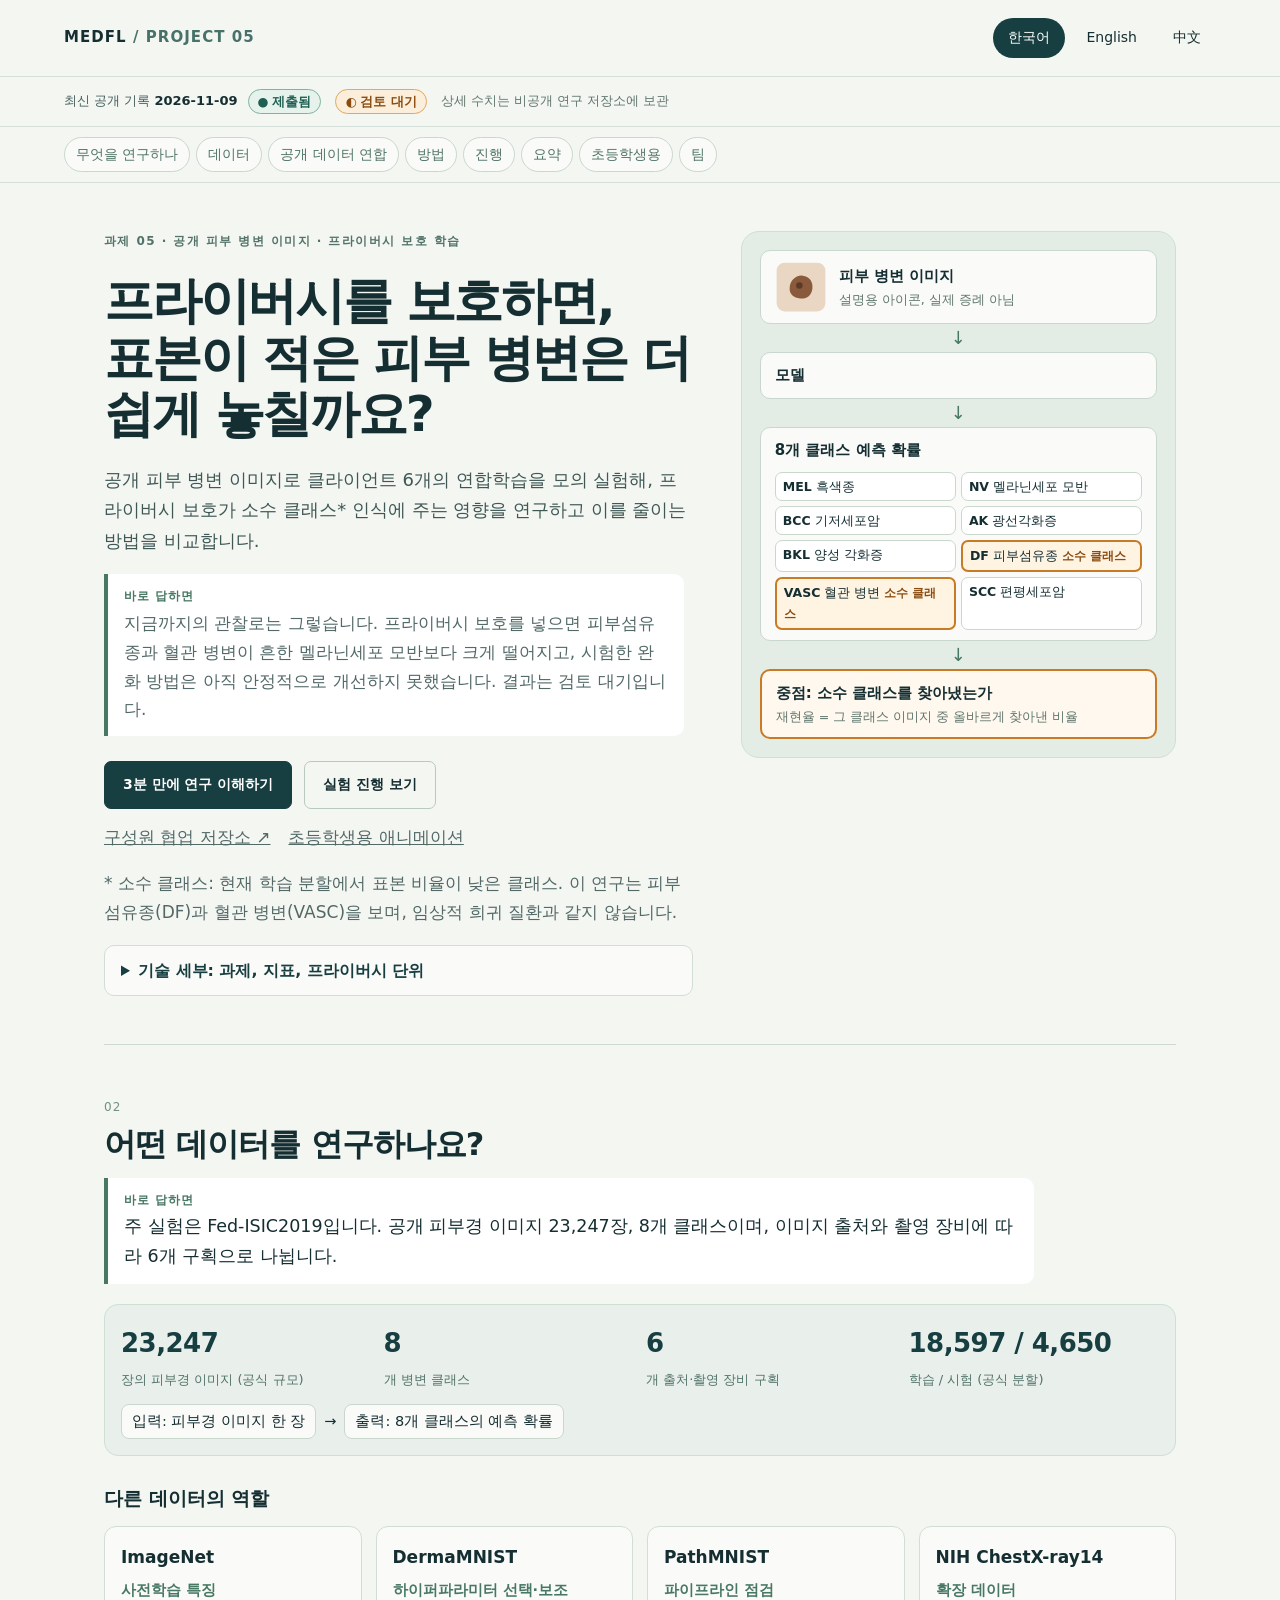
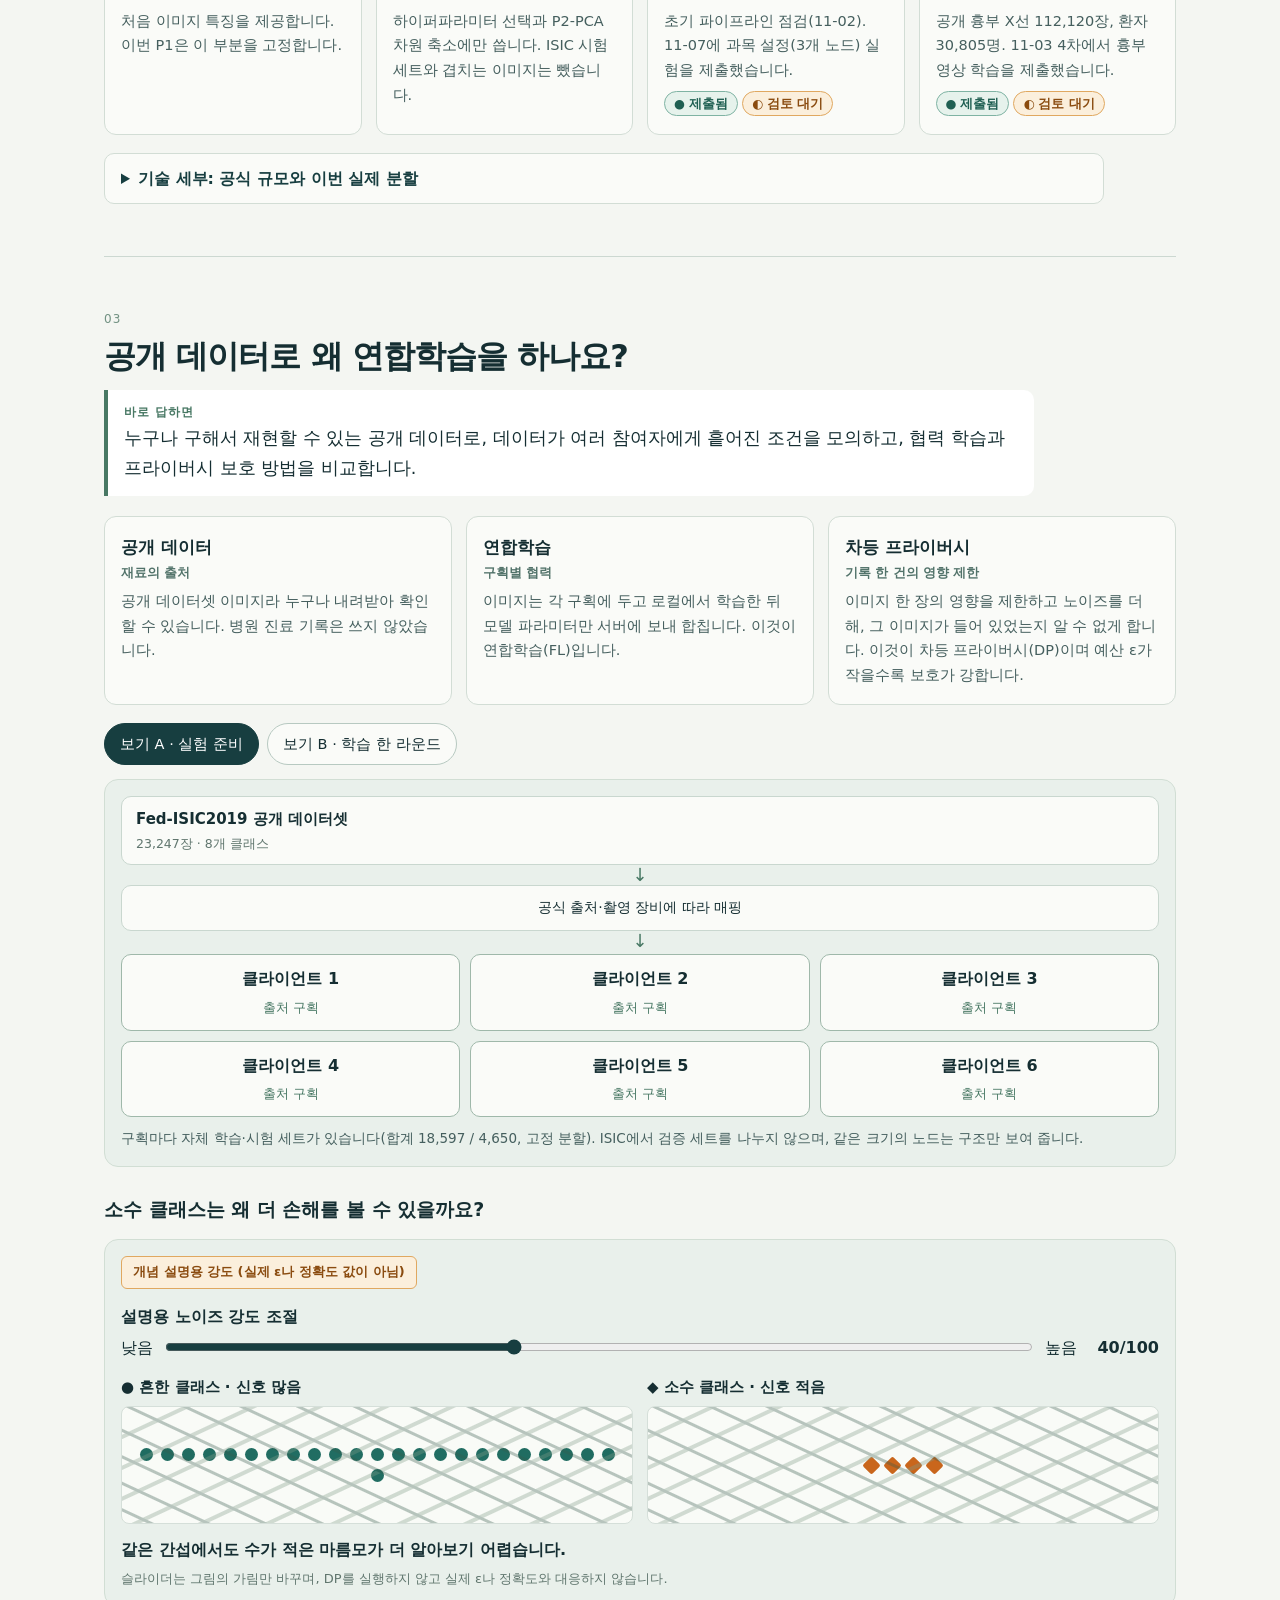
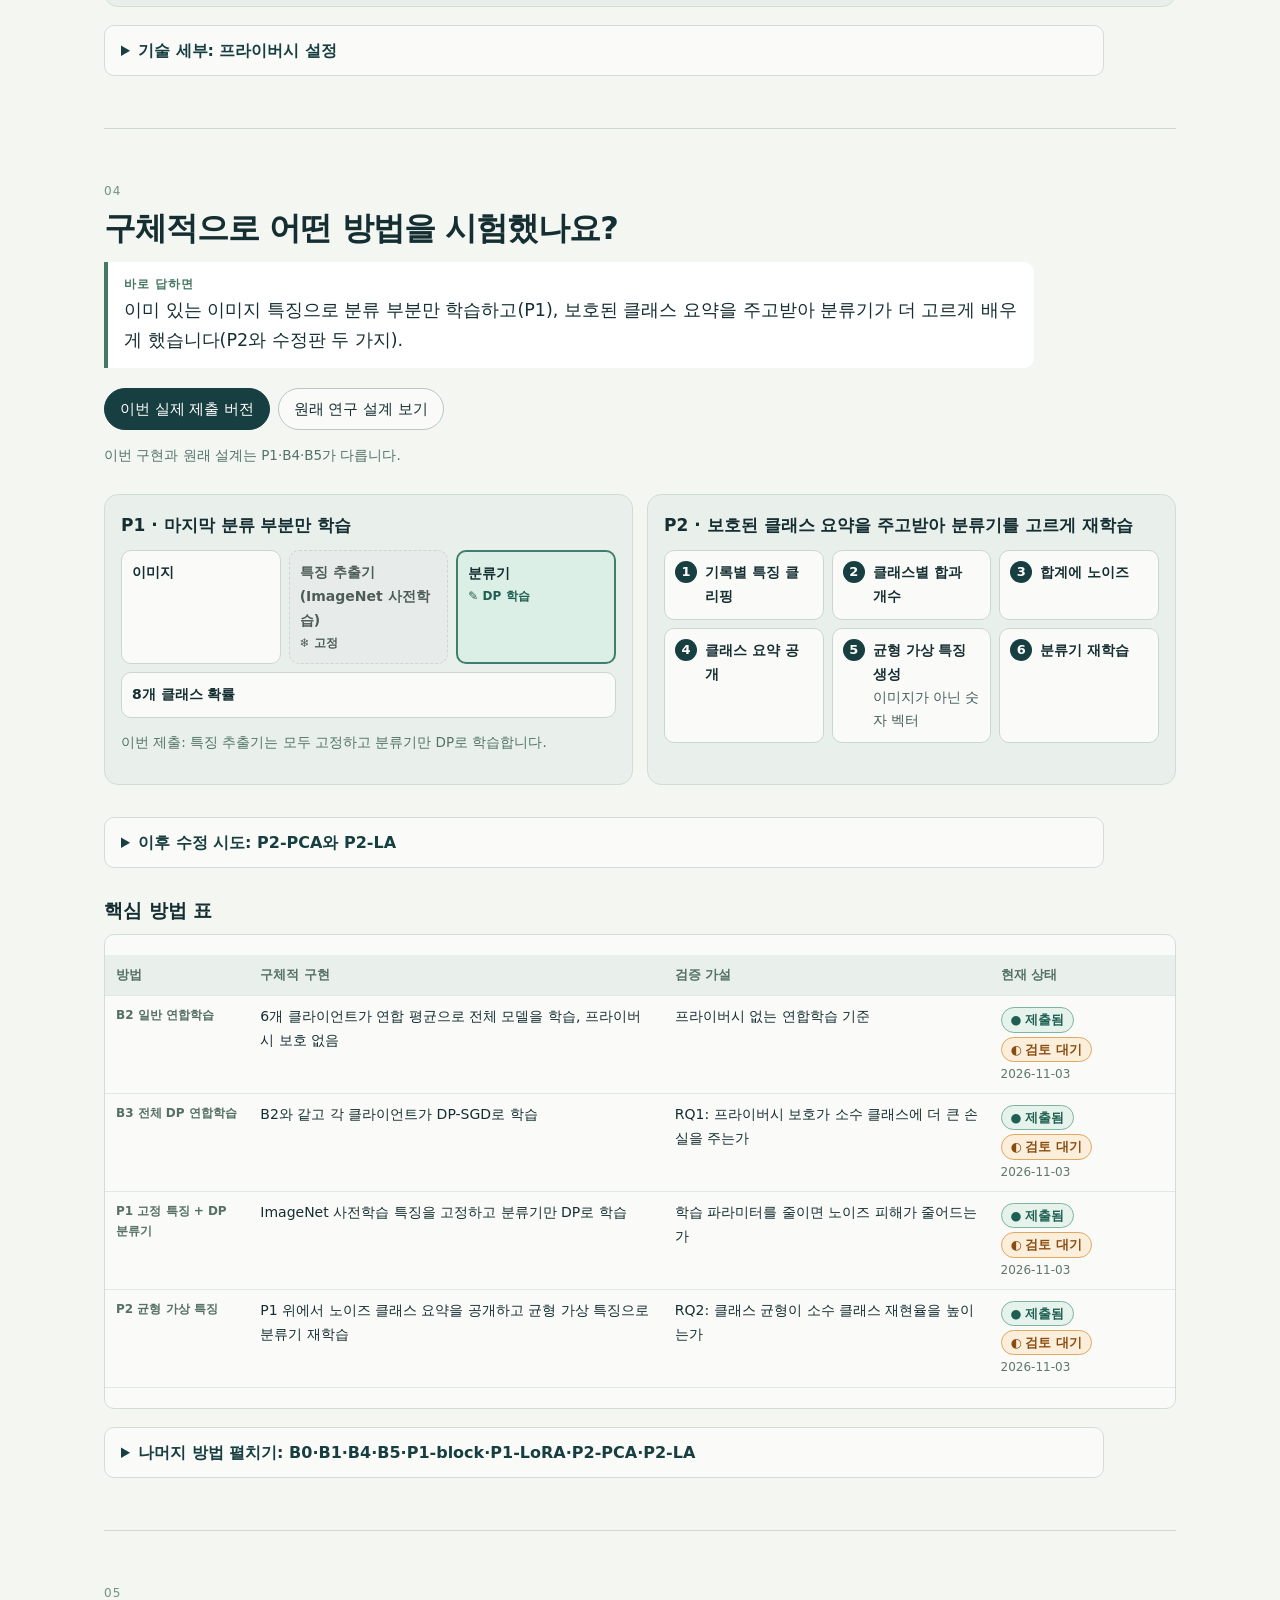
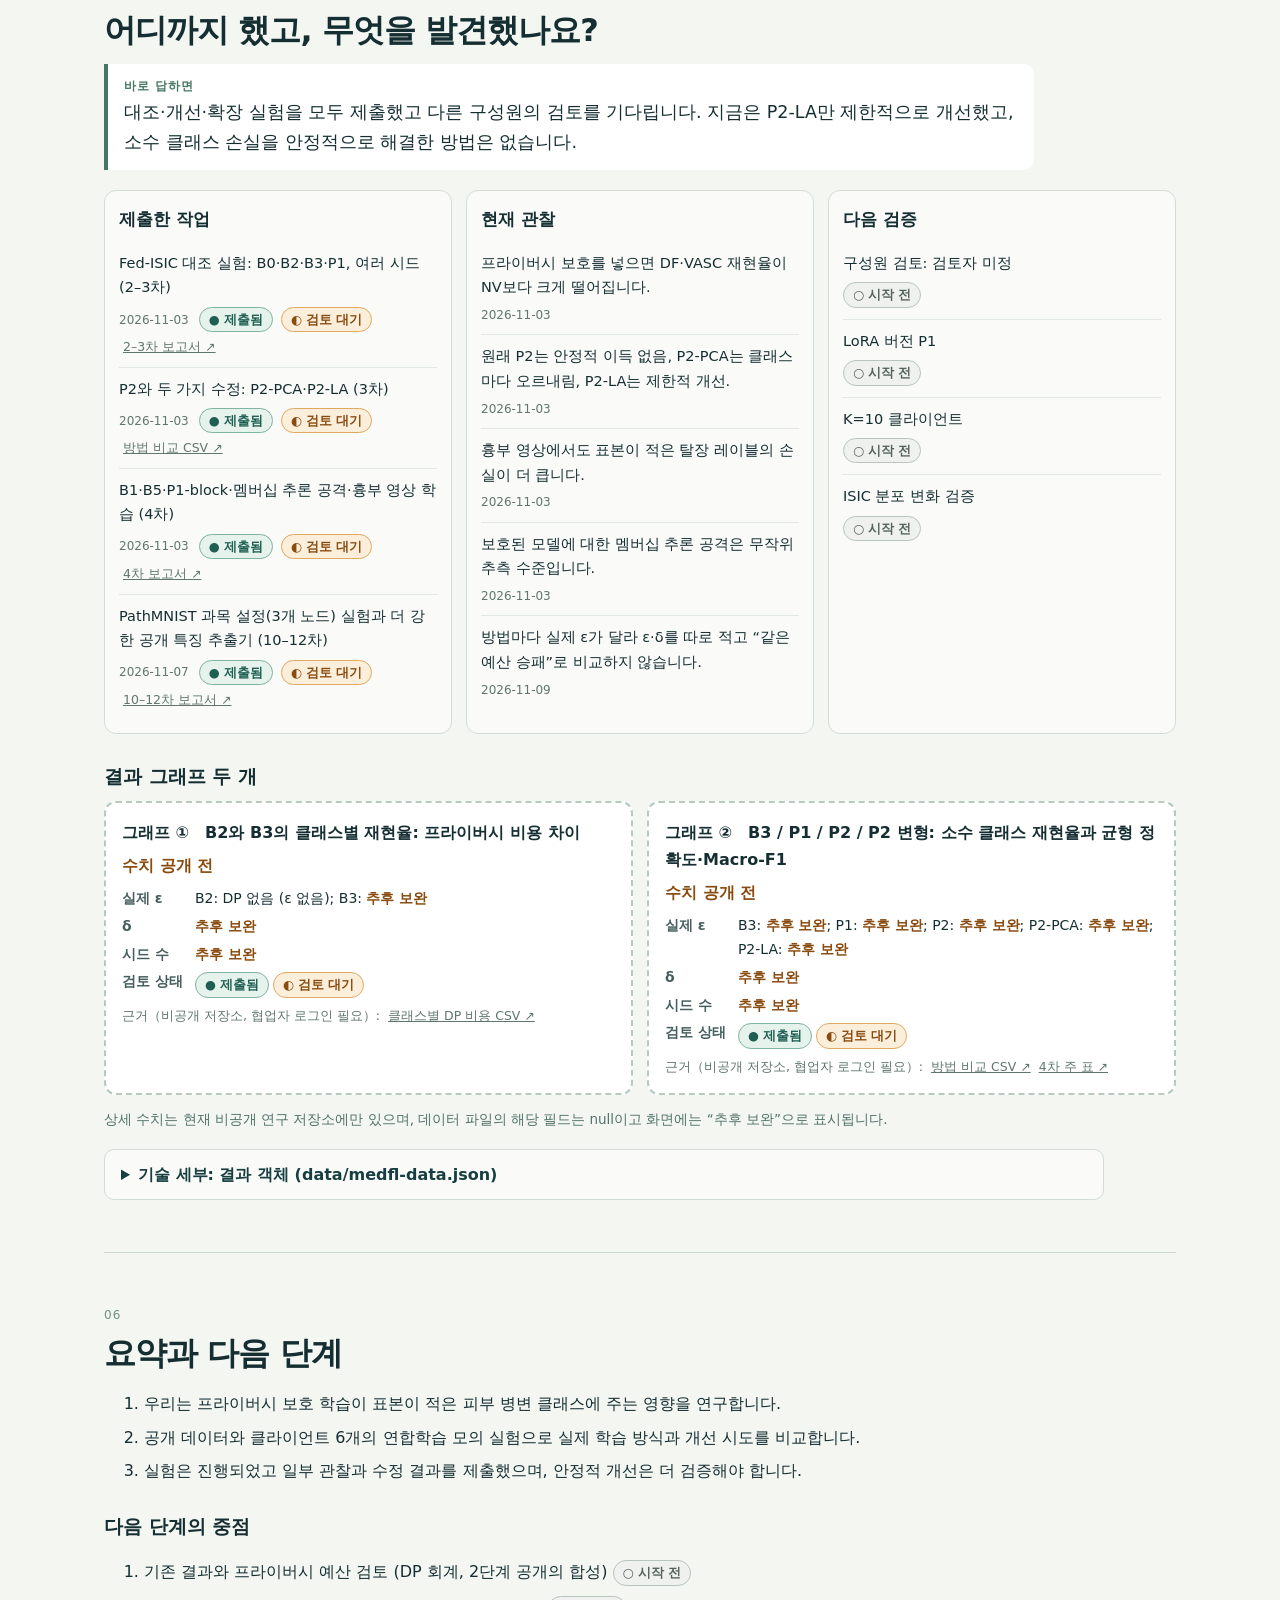
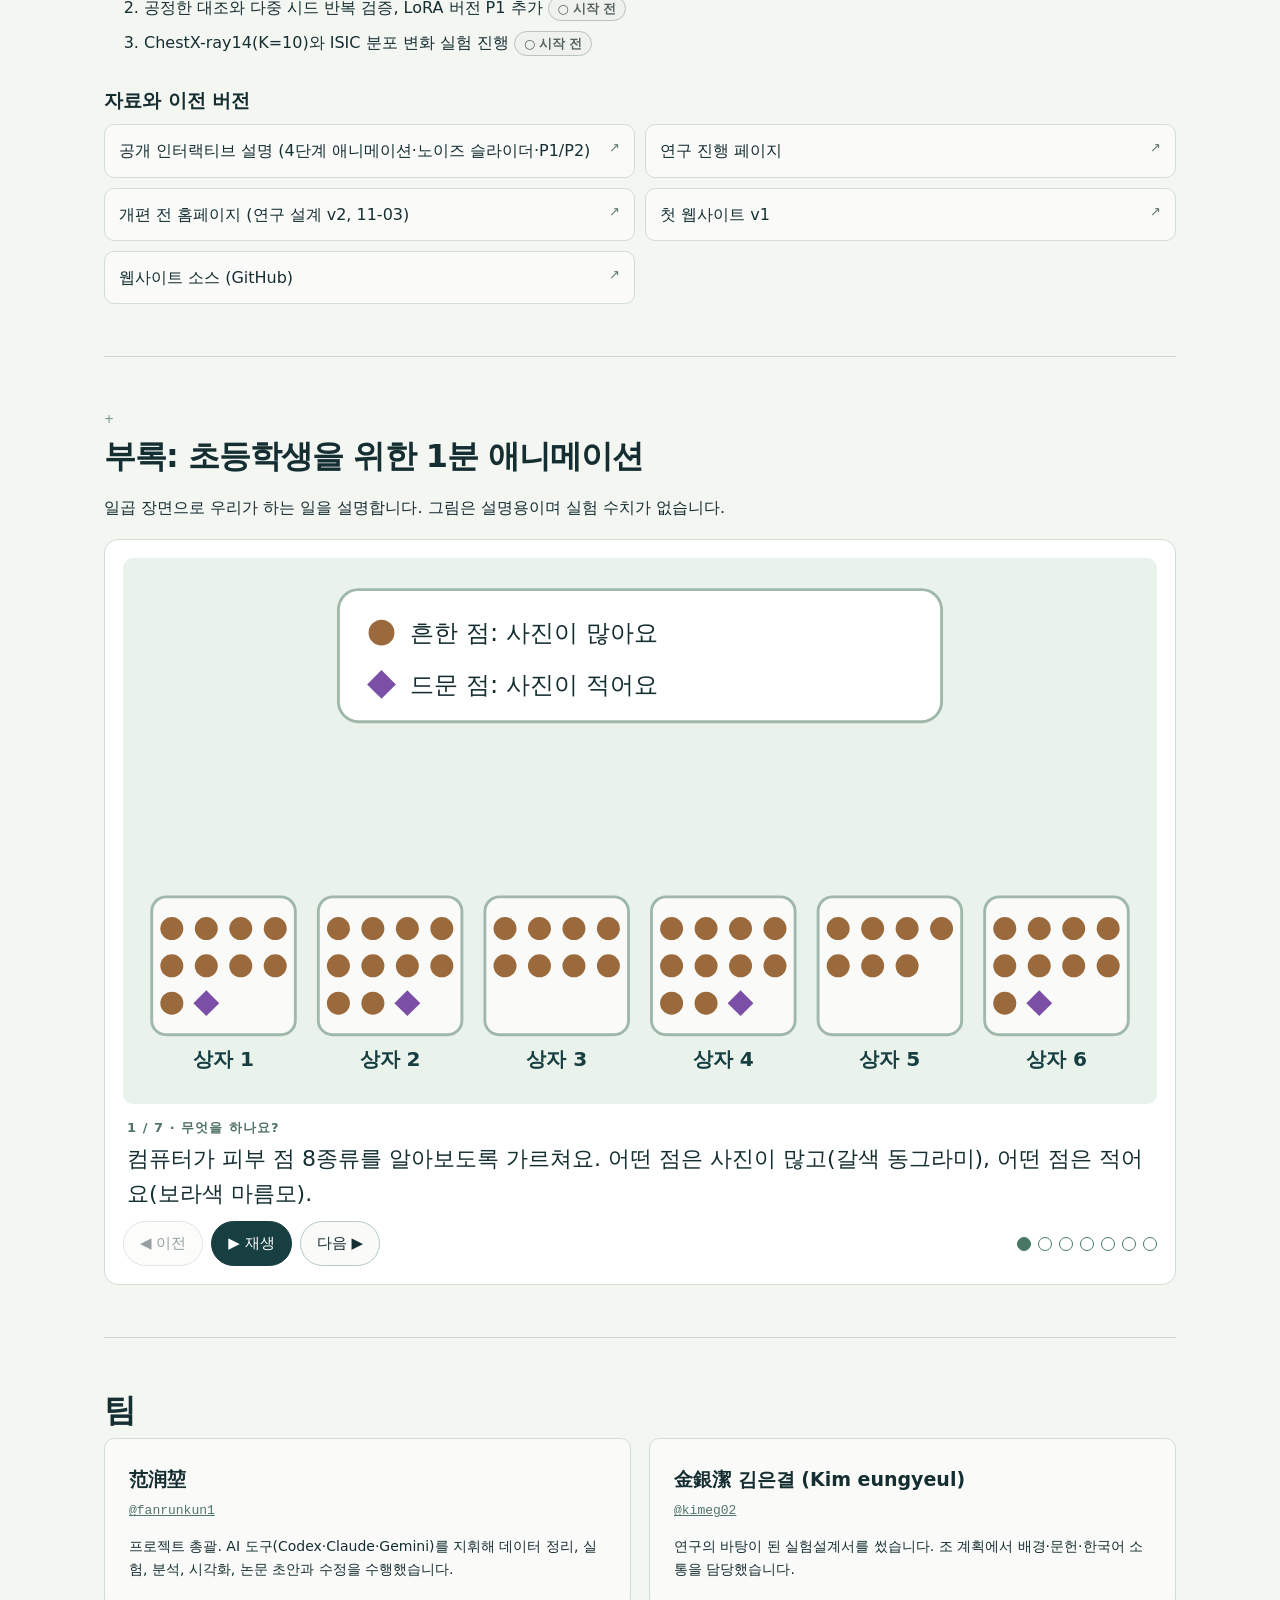
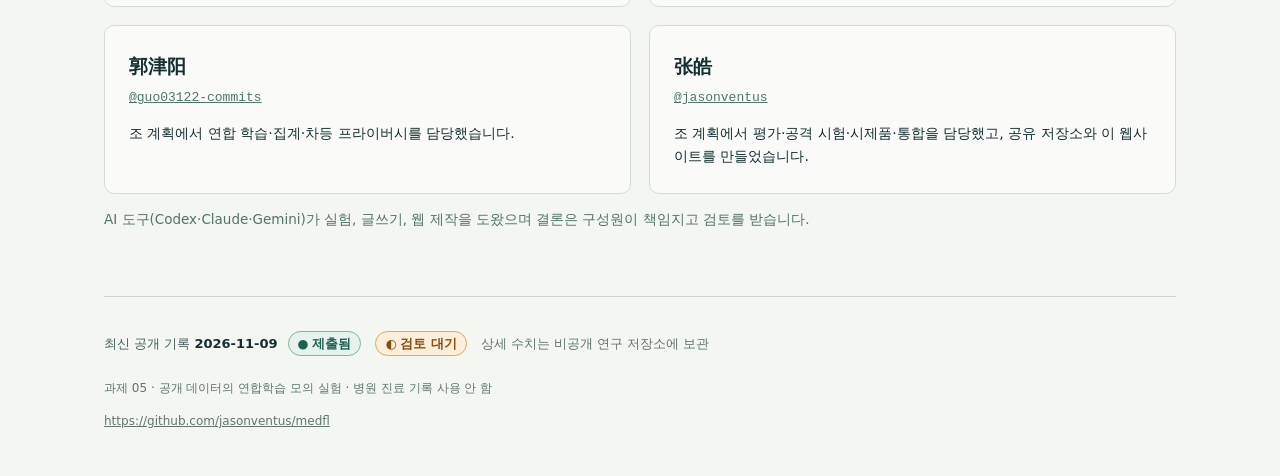
==== commit fad7694a: "web: 2026-11-09 homepage redesign · 홈페이지 개편 · 首页改版 - Six modules on index/en/zh: question, data, pub" ====
--- a/index.html
+++ b/index.html
@@ -1,2 +1,2 @@
-<!doctype html><html translate="no" lang="ko"><head><meta charset="utf-8"><meta name="google" content="notranslate"><meta name="viewport" content="width=device-width,initial-scale=1"><meta name="description" content="김은결의 실험설계서 v1.0(2026-11-02)을 바탕으로 연구 범위를 구체화했습니다. 공개 사전학습 기반 저차원 미세조정(P1)과 DP 요약통계를 이용한 균형 분류기 재학습(P2)을 비교합니다."><title>Project 05 v2 · 희귀 질환 성능 저하를 줄이는 DP 연합학습</title><style>*{box-sizing:border-box}html{scroll-behavior:smooth;scroll-padding-top:100px}body{margin:0;background:#f4f6f2;color:#152e32;font:16px/1.7 system-ui,-apple-system,BlinkMacSystemFont,"Segoe UI",sans-serif}a{color:inherit}a:focus-visible{outline:3px solid #e09b35;outline-offset:5px}header{position:sticky;top:0;z-index:5;background:#f4f6f2f5;border-bottom:1px solid #d5dfd9;padding:18px max(5vw,20px);display:flex;gap:20px;align-items:center;justify-content:space-between}.brand{font-size:15px;font-weight:750;text-decoration:none;letter-spacing:.07em}.brand span{color:#477169}nav{display:flex;gap:6px}nav a{padding:7px 14px;text-decoration:none;border:1px solid transparent;border-radius:30px;font-size:14px}nav a[aria-current=page]{background:#173e40;color:white}main{max-width:1200px;margin:auto;padding:0 5vw}.hero{display:grid;grid-template-columns:1.25fr 1fr;gap:65px;padding:80px 0 55px;align-items:center}.eyebrow{font-size:12px;color:#52736a;font-weight:750;letter-spacing:.12em}.hero h1{font-size:clamp(36px,4.6vw,66px);line-height:1.13;letter-spacing:-.045em;margin:22px 0}.hero p{color:#526968;max-width:580px;font-size:17px}.links{display:flex;flex-wrap:wrap;gap:12px;margin-top:25px}.button{display:inline-block;text-decoration:none;border-radius:7px;border:1px solid #b7c9c1;padding:11px 18px;font-size:14px;font-weight:650}.button.primary{background:#173e40;color:white;border-color:#173e40}.diagram{background:#e4ece6;border:1px solid #d1ded4;border-radius:18px;padding:28px}.diagram svg{display:block;width:100%;height:auto}.diagram p{font-size:13px;text-align:center;margin:12px 0 0}.notice{padding:17px 22px;border-left:3px solid #bc8532;background:#f1ebdc;font-size:14px}.metrics{display:grid;grid-template-columns:repeat(3,1fr);padding:30px 0;border-bottom:1px solid #ccd8d1}.metric{padding:5px 25px;border-right:1px solid #ccd8d1}.metric:first-child{padding-left:0}.metric:last-child{border:0}.metric strong{display:block;font-size:30px;line-height:1.25}.metric span{font-size:13px;color:#5e716b}.section{padding:50px 0;border-bottom:1px solid #ccd8d1}.section h2{font-size:27px;letter-spacing:-.03em;margin:0 0 20px}.section p{max-width:930px;color:#455f5e}.section-num{color:#729283;font-size:12px;display:block;letter-spacing:.1em;margin-bottom:7px}.team{display:grid;grid-template-columns:repeat(2,1fr);gap:18px}.person{padding:24px;border:1px solid #d2ddd5;border-radius:10px;background:#fafbf8}.person h3{margin:0;font-size:19px}.person .handle{font:13px/1.5 ui-monospace,monospace;color:#50756b}.person p{font-size:14px;margin:12px 0 0}.person small{display:block;color:#6b7d74;margin-top:10px}.flow{counter-reset:n;list-style:none;padding:0}.flow li{counter-increment:n;position:relative;padding:0 0 23px 48px;max-width:900px}.flow li:before{content:counter(n,decimal-leading-zero);position:absolute;left:0;top:0;font:14px/28px ui-monospace,monospace;color:#487864;border-bottom:1px solid #acc5b5}.tool-list{padding-left:20px}.tool-list li{margin:14px 0;max-width:900px}.docs{display:grid;grid-template-columns:repeat(2,1fr);gap:12px}.doc{display:flex;justify-content:space-between;gap:10px;border-bottom:1px solid #ccd8d1;padding:14px 2px;text-decoration:none}.doc:hover{color:#14755a}.access{font-size:13px;color:#61786e}.prompt{white-space:pre-wrap;word-break:break-word;background:#e8eee7;border:1px solid #d0ddd0;border-radius:8px;padding:22px;font:14px/1.8 system-ui}.footer{max-width:1200px;margin:auto;padding:32px 5vw 45px;color:#60766e;font-size:12px}.footer strong{display:block;color:#274c43;font-size:13px;margin-bottom:8px}@media(max-width:760px){header{padding:13px 18px;gap:6px}.brand{font-size:12px;letter-spacing:0}nav a{padding:6px 9px;font-size:12px}.hero{grid-template-columns:1fr;gap:25px;padding:40px 0 30px}.diagram{padding:15px}.hero h1{font-size:40px}.team,.docs{grid-template-columns:1fr}.metric{padding:5px 10px}.metric strong{font-size:25px}.metric span{font-size:11px}.section{padding:35px 0}.section h2{font-size:24px}}@media(prefers-reduced-motion:reduce){html{scroll-behavior:auto}}
-[lang=ko] h1,[lang=ko] h2{word-break:keep-all}.versionbar{display:flex;flex-wrap:wrap;gap:16px;font-size:12px;padding:18px 0;border-bottom:1px solid #ccd8d1}.tablewrap{overflow-x:auto}table{width:100%;border-collapse:collapse;font-size:14px;margin:20px 0}th,td{text-align:left;vertical-align:top;padding:14px 12px;border-bottom:1px solid #ccd8d1}th{color:#557065;font-size:12px}td:first-child{font-weight:650;white-space:nowrap}.hero{padding-top:55px}.versionpill{font-size:11px;display:inline-block;background:#dce9df;border-radius:4px;padding:4px 8px;margin-top:18px}.diagram h3{font-size:18px;margin:0 0 10px}.diagram ol{padding-left:22px;font-size:14px}.diagram li{margin:12px 0}.toc{display:flex;flex-wrap:wrap;gap:15px;font-size:13px;padding:20px 0}.toc a{color:#507468}.source-note{font-size:13px;color:#60766e}.diagram .budget{font-size:30px;text-align:left;font-weight:700}.diagram .sub{font-size:12px;text-align:left}@media(max-width:760px){.hero h1{font-size:36px}th,td{padding:12px 8px;font-size:12px}.versionbar{gap:10px}.brand span{display:none}}</style></head><body><header><a class="brand" href="index.html">P05 <span>/ FEDERATED HEALTH</span></a><nav aria-label="Language / 언어 / 语言"><a lang="ko" href="index.html" aria-current="page">한국어</a><a lang="en" href="en.html">English</a><a lang="zh" href="zh.html">中文</a></nav></header><main><aside id="research-update-20261103" style="padding:20px 24px;margin:24px 0;background:#e3ece1;border:1px solid #b6cdbb;border-radius:10px"><span style="font-size:12px;font-weight:750">RESEARCH UPDATE · 2026-11-03</span><h2 style="font-size:23px;line-height:1.35;margin:8px 0">11월 3일 업데이트: Fed-ISIC 실험 제출·검토 대기</h2><p style="margin:8px 0 12px">2–3차 실험과 P2 수정 시도가 제출되었습니다. 원안의 안정적 이득은 아직 입증되지 않았으며 진행과 한계를 공개합니다.</p><a href="progress.html?lang=ko" style="font-weight:750">최신 진행 보기 →</a></aside><aside id="public-explainer" style="margin:26px 0 0;padding:24px 26px;background:#173e40;color:#fff;border-radius:12px;border:1px solid #2f6256"><span style="font-size:12px;letter-spacing:.1em">NEW · INTERACTIVE / 한국어 · English · 中文</span><h2 style="font-size:clamp(23px,3vw,32px);line-height:1.3;margin:10px 0">3분으로 이해하는 우리 연구</h2><p style="margin:8px 0 20px;color:#e3eee4">데이터는 병원에, AI는 함께. 직접 눌러 보는 인터랙티브 설명.</p><a href="explain.html?lang=ko" style="display:inline-block;background:#f2d69b;color:#153e3d;padding:12px 18px;border-radius:7px;font-weight:750;text-decoration:none">인터랙티브 설명 시작 →</a></aside><div class="versionbar"><strong>현재 v2</strong><a href="versions/v1/index.html">최초 사이트 v1 ↗</a><a href="versions/before-v2/index.html">수정 직전 삼중언어 ↗</a><a href="#changes">변경 이력</a></div><section class="hero"><div><div class="eyebrow">PROJECT 05 · RESEARCH DESIGN v2 · 2026-11-02</div><h1>개인정보를 보호하면서 희귀 클래스를 놓치지 않기</h1><p>김은결의 실험설계서 v1.0(2026-11-02)을 바탕으로 연구 범위를 구체화했습니다. 공개 사전학습 기반 저차원 미세조정(P1)과 DP 요약통계를 이용한 균형 분류기 재학습(P2)을 비교합니다.</p><div class="links"><a class="button primary" href="https://github.com/jasonventus/healthcare-ai-project05/tree/codex/trilingual-collaboration">비공개 저장소 열기 ↗</a><a class="button" href="#changes">변경 이력 ↓</a></div><span class="versionpill">Kim eungyeul · Design v1.0 → Research v2</span></div><div class="diagram"><h3>P1 → P2</h3><ol><li>사전학습 + 저차원 미세조정 + DP-FedAvg</li><li>P1 + DP 균형 분류기 재학습</li></ol><p class="budget">ε ≤ 3.0</p><p class="sub">프라이버시 예산 목표 · RDP composition</p></div></section><div class="notice" role="note">연구 설계 v2 + 11월 3일 구성원 실험 진행. 范润堃이 Fed-ISIC 2–3차 작업을 제출했으며 사람 검토를 기다립니다. 이번 웹 업데이트에서 재학습·독립 재현은 하지 않았습니다.</div><nav class="toc" aria-label="Contents"><a href="#s0">연구 질문</a><a href="#s1">데이터와 기관 분할</a><a href="#s2">비교 방법</a><a href="#s3">두 단계 제안 방법</a><a href="#s4">프라이버시 검토 조건</a><a href="#s5">실험과 평가</a><a href="#s6">팀 역할과 진행 상태</a><a href="#changes">버전과 변경 기록</a></nav><section class="section" id="s0"><span class="section-num">01</span><h2>연구 질문</h2><div class="tablewrap"><table><thead><tr><th>ID</th><th>연구 질문</th><th>검증</th></tr></thead><tbody><tr><td>RQ1</td><td>DP(ε≤3)가 희귀 클래스에 더 큰 성능 손실을 주는가?</td><td>B2와 B3의 클래스별 DP 비용 비교</td></tr><tr><td>RQ2</td><td>동일한 최종 ε에서 P1/P2가 희귀·최악 클래스 재현율을 개선하는가?</td><td>B0–B5, P1, P2 및 절제실험</td></tr><tr><td>RQ3</td><td>희귀 사례의 기관 간 분포가 바뀌어도 개선이 유지되는가?</td><td>분산형/집중형과 Dirichlet α 변화</td></tr></tbody></table></div></section><section class="section" id="s1"><span class="section-num">02</span><h2>데이터와 기관 분할</h2><div class="tablewrap"><table><thead><tr><th>데이터</th><th>용도</th><th>프로토콜</th></tr></thead><tbody><tr><td>DermaMNIST</td><td>이번 구성원 보고: 선택·파이프라인 점검</td><td>ISIC 테스트 이미지 중복을 제거한 뒤 선택에 사용했다고 보고했습니다. 환자/병변 단위 감사와 최종 검증을 대체하지 않습니다.</td></tr><tr><td>Fed-ISIC2019</td><td>주 실험 · FLamby의 6개 클라이언트</td><td>23,247개 이미지, 8개 클래스. 공식 기관/촬영 시스템 기반 분할 유지. 6개 클라이언트를 6개 독립 병원으로 단정하지 않음. DF·VASC 빈도는 실제 분할에서 재계산. ISIC2019 CC-BY-NC 4.0 및 HAM10000 개별 약관을 확인·준수합니다.</td></tr><tr><td>NIH ChestX-ray14</td><td>추가 분포 검증 · K=3,5</td><td>원문 명세: 112,120개 이미지/30,805명, 14개 다중 레이블. 환자 단위 분할·기관 배정, 희귀 Hernia 수 확인. 분산형/집중형, α∈{0.1,0.5,1.0}. 실제 집계 전 숫자는 데이터 명세일 뿐.</td></tr></tbody></table></div></section><section class="section" id="s2"><span class="section-num">03</span><h2>비교 방법</h2><div class="tablewrap"><table><thead><tr><th>ID</th><th>방법</th><th>역할</th></tr></thead><tbody><tr><td>B0</td><td>중앙집중식 · 비DP</td><td>경험적 참조 기준(성능 상한을 보장하지 않음)</td></tr><tr><td>B1</td><td>단일 기관 · DP</td><td>연합의 가치 비교</td></tr><tr><td>B2</td><td>FedAvg · 비DP</td><td>연합 비DP 참조</td></tr><tr><td>B3</td><td>DP-FedAvg · 전체 미세조정</td><td>핵심 기준선</td></tr><tr><td>B4</td><td>B3 + 클래스 가중 손실</td><td>간단한 대안의 효과를 검증; 실패를 미리 가정하지 않음</td></tr><tr><td>B5</td><td>DP-FedAvg + 그룹별 적응 클리핑</td><td>DPSGD-F 이식과 추가 통계 비용을 검토</td></tr><tr><td>P1</td><td>사전학습 + 저차원 미세조정 + DP-FedAvg</td><td>마지막 블록 또는 LoRA와 분류기</td></tr><tr><td>P2</td><td>P1 + DP 균형 분류기 재학습</td><td>제안된 최종 방법; 효과 미검증</td></tr></tbody></table></div></section><section class="section" id="s3"><span class="section-num">04</span><h2>두 단계 제안 방법</h2><ul class="tool-list"><li>P1: ImageNet 사전학습 EfficientNet-B0 또는 ResNet-18, 입력 224×224. 대부분을 고정하고 마지막 블록/LoRA 및 분류기만 DP-SGD로 학습합니다. BatchNorm 등 비호환 모듈을 GroupNorm 등으로 수정하고 Opacus로 검사합니다. 사전학습 가중치 전환의 영향도 비교 조건에 기록합니다.</li><li>P2: 각 보호 단위의 특성 벡터를 R로 클리핑하고 클래스별 합과 수에 노이즈를 넣어 서버에 보냅니다. 서버는 noisy sum/noisy count로 평균을 구하고 클래스별 동수의 가상 특성으로 분류기를 재학습합니다. 가상 특성의 분포·분산·표본수는 아직 결정해야 하며 추정 실데이터 통계도 회계에 포함합니다.</li></ul><p>목표 최종 ε≤3.0, δ&lt;1/n_i. 원문의 (ε₁,ε₂)=(2.7,0.3)과 ε₂∈{0.1,0.3,0.5,1.0}은 탐색안입니다. ε 숫자만 더하거나 두 번 변환해 보장하지 않습니다. 각 기관의 모든 라운드와 통계 릴리스를 동일한 RDP 차수에서 합성하고 최종 δ로 한 번 변환·검증합니다.</p></section><section class="section" id="s4"><span class="section-num">05</span><h2>프라이버시 검토 조건</h2><ul class="tool-list"><li>이미지 수준 DP는 자동으로 환자 수준 DP가 되지 않습니다. 환자 식별자·중복·여러 병변을 감사하고 한 환자 한 레코드 또는 환자 단위 gradient/그룹 보장을 구현할 때만 환자 수준을 주장합니다. 불가능하면 이미지/레코드 수준으로 명확히 제한합니다.</li><li>환자가 한 기관에만 속하고 조건부 각 기관 메커니즘이 전체 상호작용에 대해 DP를 만족할 때만 병렬 합성 논증을 사용할 수 있습니다. 사이트별 누적 회계와 전체 transcript 검토가 필요하며 매 라운드 accountant를 초기화하지 않습니다.</li><li>합과 수는 공동 릴리스입니다. 고정 인코딩·단일 레이블·add/remove 인접성에서 한 블록의 합 민감도≤R, 수≤1이지만 공동 벡터/개별 노이즈의 비용을 함께 검토합니다. 다중 레이블에서 한 환자가 여러 클래스에 기여하므로 단일 클래스 가정을 그대로 쓰지 않습니다.</li><li>R의 중앙값, 가중치, 클래스 수, 집계 가중치, 그룹별 클리핑 임계값을 비공개 데이터에서 추정하면 추가 프라이버시 비용을 검토합니다. 공개 데이터나 사전 고정 규칙을 우선합니다.</li><li>noisy count≤0 또는 매우 작은 수에 대한 floor/억제와 빈 클래스 처리를 사전 정의합니다. DP 출력의 후처리만 사용하고 실제 수를 다시 조회하지 않습니다. 희귀 클래스 통계의 불안정성을 보고합니다.</li><li>튜닝·조기중단·반복 seed·모델 선택·중간 체크포인트·평가 공개를 포함하는 릴리스 회계를 기록합니다. 튜닝 횟수를 적는 것만으로 DP가 복구되지는 않습니다. ε=8/∞ 실험은 목표 범위 밖의 연구 비교로 분리합니다.</li></ul><p class="source-note">기준 자료: 김은결의 중국어·영어 실험설계서 v1.0, 2026-11-02. 한국어는 이번 업데이트의 번역·편집본입니다. RQ와 방법은 제안이며 성능 개선·환자 수준 DP는 검증된 사실이 아닙니다. 원문에 추가한 검토 조건은 PRIVACY_REVIEW.md에 분리했습니다.</p></section><section class="section" id="s5"><span class="section-num">06</span><h2>실험과 평가</h2><div class="tablewrap"><table><thead><tr><th>ID</th><th>실험</th><th>질문과 산출물</th></tr></thead><tbody><tr><td>E1</td><td>B2 vs B3 클래스별 성능 감소</td><td>RQ1 · 문제 존재 여부</td></tr><tr><td>E2</td><td>ε=3에서 B0–B5/P1/P2</td><td>RQ2 · 주 비교표</td></tr><tr><td>E3</td><td>ε∈{1,3,8,∞}</td><td>프라이버시-성능 곡선; 8/∞는 범위 밖 참조</td></tr><tr><td>E4</td><td>Chest: 분산/집중, K=3,5, α 변화</td><td>RQ3 · 다중 레이블 별도 검증</td></tr><tr><td>E5</td><td>2단계 제거 / 저차원 학습 제거 / ε₂ 변경</td><td>기여도 절제</td></tr><tr><td>E6</td><td>선택: K=3,5,10 확장; 수업용 기본 MIA는 유지</td><td>확장성·경험적 공격 평가</td></tr></tbody></table></div><ul class="tool-list"><li>Balanced Accuracy, Macro-F1, DF/VASC 재현율, 최악 클래스 재현율을 함께 보고합니다. Chest는 Hernia AUROC와 AUPRC를 함께 보고하고 임계값은 validation에서 고정합니다.</li><li>클래스별 DP 비용=비DP 성능−DP 성능; 다수/희귀 클래스 비용 차이, 기관별 평균·최소 성능, 최종 ε/δ를 보고합니다. 테스트에 해당 클래스의 양성/음성이 없으면 지표를 임의로 0으로 두지 말고 N/A와 표본수를 보고합니다.</li><li>C∈{0.1,0.5,1.0}, batch 128–512, 30–50 라운드, 라운드당 local epoch 1은 원문의 탐색 범위입니다. seed≥3, mean±SD를 계획합니다. 공개 탐색 및 자원 검증 후 실행 설정을 고정합니다.</li><li>수업의 중앙집중식 대비≥95% 유지율은 보조 목표로 보존합니다. 주 지표를 사전 정의하고 동일 모델·데이터·전처리에서 비율을 계산합니다. 전체 정확도 하나로 희귀 클래스 효과를 판단하지 않습니다.</li><li>원 설계에서 MIA는 선택사항이나 수업 과제의 공격평가 지표는 유지합니다. 기본 MIA 점검을 계획하고 확장 공격/기관 수 실험만 선택적으로 수행합니다. DP 증명을 대체하지 않습니다.</li></ul><ol class="flow"><li>DermaMNIST로 데이터 단위·Flower/Opacus·회계를 점검.</li><li>Fed-ISIC의 B2/B3로 RQ1을 먼저 확인. 효과가 없으면 가설이나 범위를 수정.</li><li>B0–B5/P1/P2, 예산 곡선과 절제실험 수행.</li><li>환자 단위와 다중 레이블 민감도 검토 후 Chest 검증.</li><li>시간·자원이 허용되면 확장성·MIA 추가.</li></ol></section><section class="section" id="s6"><span class="section-num">07</span><h2>팀 역할과 진행 상태</h2><div class="team"><article class="person"><h3>金銀潔 김은결 (Kim eungyeul)</h3><a class="handle" href="https://github.com/kimeg02">@kimeg02</a><p>완료된 설계서의 저자. RQ·희귀 클래스 정의·문헌 정합성·한국어 검토와 문제 존재 여부 판단을 담당.</p></article><article class="person"><h3>范润堃</h3><a class="handle" href="https://github.com/fanrunkun1">@fanrunkun1</a><p>Fed-ISIC 2–3차 실험·데이터 분할·실패 진단을 제출했습니다. 데이터 허가·중복 감사·기준선 재현을 계속 담당하며 PathMNIST는 파이프라인 점검으로만 보존합니다.</p></article><article class="person"><h3>郭津阳</h3><a class="handle" href="https://github.com/guo03122-commits">@guo03122-commits</a><p>B3/B5/P1/P2·모듈 검증·전체 RDP 회계·2단계 통계 민감도·누적 예산 담당.</p></article><article class="person"><h3>张皓</h3><a class="handle" href="https://github.com/jasonventus">@jasonventus</a><p>평가 사전등록·기관/클래스별 지표·MIA·변경 이력·웹/보고서 통합 담당.</p></article></div><p>김은결의 설계서는 원 계획으로 보존합니다. 范润堃이 비교 실험과 P2/PCA/LA 시도를 포함한 member/fanrunkun1/round2-3-fedisic(84ab6a2)을 제출했습니다. 이번 P1은 분류기만 학습하고 B4는 가중 P1입니다. 사람 검토 대기 상태이며 상세 수치와 실행 로그는 비공개 연구 저장소에 둡니다.</p><ul class="tool-list"><li>Gemini: 개념 설명, 제공된 논문 정리, 초안·번역·모의 질의응답. 구성원이 원문과 출처를 확인합니다.</li><li>WorkBuddy: 스크립트·디버깅·설정·통계·로그 정리. 구성원이 실제로 실행하고 결과를 검증합니다.</li><li>Muse: 사용 중인 버전의 실제 기능에 따라 발표 구조와 시각 자료를 보조합니다. 확인하지 않은 기능은 가정하지 않습니다.</li></ul><p>AI는 초안과 코드 작성을 보조합니다. 데이터 선택, 실험 실행, 결과의 진실성, 연구 결론과 발표 책임은 사람에게 있습니다. 환자 데이터·비밀번호·토큰을 외부 AI나 저장소에 올리지 않습니다.</p></section><section class="section" id="changes"><span class="section-num">08</span><h2>버전과 변경 기록</h2><p>2026-11-02 · 연구 설계 v2 · 김은결 설계서 기반. 새 실험은 실행하지 않았으며 승인/인증을 주장하지 않습니다.</p><ul class="tool-list"><li>일반 3노드 실험 → 희귀 클래스의 DP 비용이라는 구체적 RQ1–RQ3.</li><li>MedMNIST 중심 제안 → DermaMNIST 예비 점검 + Fed-ISIC 주 실험 + NIH 추가 검증.</li><li>4개 거친 비교 → B0–B5, P1/P2, 6개 실험, seed≥3 계획.</li><li>전체 성능 중심 → 희귀·최악 클래스, 기관별 성능과 예산 누적 검토.</li><li>이력 링크만 제공 → 원본 사이트 v1와 업데이트 직전 사이트, 두 저장소 보존 분기 및 해시 목록.</li></ul><p>v1는 최초 공개 사이트의 저장 버전 1, before-v2는 본 수정 직전 저장 버전 3입니다. 둘을 서로 혼동하지 않습니다. 원본 HTML은 수정하지 않았습니다. GitHub 최초 분기 archive/v1-initial 및 삼중언어 분기 archive/v1-trilingual는 보존 전용입니다. 이후 수정은 새 분기와 commit으로 남깁니다.</p><div class="versionbar"><strong>현재 v2</strong><a href="versions/v1/index.html">최초 사이트 v1 ↗</a><a href="versions/before-v2/index.html">수정 직전 삼중언어 ↗</a><a href="#changes">변경 이력</a></div></section><section class="section"><h2>문서</h2><div class="docs"><a class="doc" href="https://github.com/jasonventus/healthcare-ai-project05/blob/codex/trilingual-collaboration/RESEARCH_DESIGN.md#ko"><span>실험 설계</span><span aria-hidden="true">↗</span></a><a class="doc" href="https://github.com/jasonventus/healthcare-ai-project05/blob/codex/trilingual-collaboration/PRIVACY_REVIEW.md#ko"><span>프라이버시 검토</span><span aria-hidden="true">↗</span></a><a class="doc" href="https://github.com/jasonventus/healthcare-ai-project05/blob/codex/trilingual-collaboration/PROJECT_PLAN.md#ko"><span>역할과 진행</span><span aria-hidden="true">↗</span></a><a class="doc" href="https://github.com/jasonventus/healthcare-ai-project05/blob/codex/trilingual-collaboration/EXPERIMENT_TEMPLATE.md#ko"><span>실험 기록</span><span aria-hidden="true">↗</span></a><a class="doc" href="https://github.com/jasonventus/healthcare-ai-project05/blob/codex/trilingual-collaboration/CONTRIBUTING.md#ko"><span>협업 안내</span><span aria-hidden="true">↗</span></a><a class="doc" href="https://github.com/jasonventus/healthcare-ai-project05/blob/codex/trilingual-collaboration/AI_USAGE_LOG.md#ko"><span>AI 사용</span><span aria-hidden="true">↗</span></a><a class="doc" href="https://github.com/jasonventus/healthcare-ai-project05/blob/codex/trilingual-collaboration/CHANGELOG.md#ko"><span>변경 기록</span><span aria-hidden="true">↗</span></a><a class="doc" href="https://github.com/jasonventus/healthcare-ai-project05/blob/codex/trilingual-collaboration/VERSION_HISTORY.md#ko"><span>보존 버전</span><span aria-hidden="true">↗</span></a><a class="doc" href="https://github.com/jasonventus/healthcare-ai-project05/blob/codex/trilingual-collaboration/WEBSITE.md#ko"><span>웹 배포</span><span aria-hidden="true">↗</span></a></div><p>공개 읽기 전용 사이트입니다. 웹 편집은 medfl 저장소의 인증된 협업자가 수행하며 연구 문서는 비공개 저장소에서 관리합니다.</p><p class="source-note">FLamby 원문·데이터 README와 Opacus 공식 문서를 확인했습니다. 원문의 기타 참고문헌은 원문 추출본에 보존하되 전부 검증했다고 주장하지 않습니다. 특히 최신 문헌의 서지사항은 DOI/원문 확인 전 연구 근거로 확정하지 않습니다.</p><a href="https://github.com/owkin/FLamby/blob/main/flamby/datasets/fed_isic2019/README.md">FLamby</a> · <a href="https://opacus.ai/api/privacy_engine.html">Opacus</a></section></main><footer class="footer"><p><a href="progress.html?lang=ko">11월 3일 업데이트: Fed-ISIC 실험 제출·검토 대기</a></p><p>GitHub Pages 이전 · 2026-11-02 · 새 주소: https://jasonventus.github.io/medfl/ · 이전 공개 페이지 보존.</p><strong>PROJECT 05 · 한국어 / English / 中文</strong>공개 데이터의 연합 시뮬레이션은 임상 검증이 아니며 mock IRB는 실제 승인이 아닙니다.<br>공개 읽기 전용 사이트입니다. 웹 편집은 medfl 저장소의 인증된 협업자가 수행하며 연구 문서는 비공개 저장소에서 관리합니다.<br><a href="https://github.com/jasonventus/medfl">웹사이트 소스 · GitHub 로그인 후 기여</a></footer></body></html>
+<!doctype html><html translate="no" lang="ko"><head><meta charset="utf-8"><meta name="google" content="notranslate"><meta name="viewport" content="width=device-width,initial-scale=1"><meta name="description" content="과제 05: 공개 피부 병변 이미지로 클라이언트 6개의 연합학습을 모의 실험하고, 프라이버시 보호가 소수 클래스 인식에 주는 영향을 연구합니다."><title>MedFL · 프라이버시 보호 학습과 소수 클래스</title><link rel="alternate" hreflang="ko" href="index.html"><link rel="alternate" hreflang="en" href="en.html"><link rel="alternate" hreflang="zh" href="zh.html"><script>document.documentElement.classList.add("js")</script><style>*{box-sizing:border-box}html{scroll-behavior:smooth;scroll-padding-top:100px}body{margin:0;background:#f4f6f2;color:#152e32;font:16px/1.7 system-ui,-apple-system,BlinkMacSystemFont,"Segoe UI",sans-serif}a{color:inherit}a:focus-visible{outline:3px solid #e09b35;outline-offset:5px}header{position:sticky;top:0;z-index:5;background:#f4f6f2f5;border-bottom:1px solid #d5dfd9;padding:18px max(5vw,20px);display:flex;gap:20px;align-items:center;justify-content:space-between}.brand{font-size:15px;font-weight:750;text-decoration:none;letter-spacing:.07em}.brand span{color:#477169}nav{display:flex;gap:6px}nav a{padding:7px 14px;text-decoration:none;border:1px solid transparent;border-radius:30px;font-size:14px}nav a[aria-current=page]{background:#173e40;color:white}main{max-width:1200px;margin:auto;padding:0 5vw}.hero{display:grid;grid-template-columns:1.25fr 1fr;gap:65px;padding:80px 0 55px;align-items:center}.eyebrow{font-size:12px;color:#52736a;font-weight:750;letter-spacing:.12em}.hero h1{font-size:clamp(36px,4.6vw,66px);line-height:1.13;letter-spacing:-.045em;margin:22px 0}.hero p{color:#526968;max-width:580px;font-size:17px}.links{display:flex;flex-wrap:wrap;gap:12px;margin-top:25px}.button{display:inline-block;text-decoration:none;border-radius:7px;border:1px solid #b7c9c1;padding:11px 18px;font-size:14px;font-weight:650}.button.primary{background:#173e40;color:white;border-color:#173e40}.diagram{background:#e4ece6;border:1px solid #d1ded4;border-radius:18px;padding:28px}.diagram svg{display:block;width:100%;height:auto}.diagram p{font-size:13px;text-align:center;margin:12px 0 0}.notice{padding:17px 22px;border-left:3px solid #bc8532;background:#f1ebdc;font-size:14px}.metrics{display:grid;grid-template-columns:repeat(3,1fr);padding:30px 0;border-bottom:1px solid #ccd8d1}.metric{padding:5px 25px;border-right:1px solid #ccd8d1}.metric:first-child{padding-left:0}.metric:last-child{border:0}.metric strong{display:block;font-size:30px;line-height:1.25}.metric span{font-size:13px;color:#5e716b}.section{padding:50px 0;border-bottom:1px solid #ccd8d1}.section h2{font-size:27px;letter-spacing:-.03em;margin:0 0 20px}.section p{max-width:930px;color:#455f5e}.section-num{color:#729283;font-size:12px;display:block;letter-spacing:.1em;margin-bottom:7px}.team{display:grid;grid-template-columns:repeat(2,1fr);gap:18px}.person{padding:24px;border:1px solid #d2ddd5;border-radius:10px;background:#fafbf8}.person h3{margin:0;font-size:19px}.person .handle{font:13px/1.5 ui-monospace,monospace;color:#50756b}.person p{font-size:14px;margin:12px 0 0}.person small{display:block;color:#6b7d74;margin-top:10px}.flow{counter-reset:n;list-style:none;padding:0}.flow li{counter-increment:n;position:relative;padding:0 0 23px 48px;max-width:900px}.flow li:before{content:counter(n,decimal-leading-zero);position:absolute;left:0;top:0;font:14px/28px ui-monospace,monospace;color:#487864;border-bottom:1px solid #acc5b5}.tool-list{padding-left:20px}.tool-list li{margin:14px 0;max-width:900px}.docs{display:grid;grid-template-columns:repeat(2,1fr);gap:12px}.doc{display:flex;justify-content:space-between;gap:10px;border-bottom:1px solid #ccd8d1;padding:14px 2px;text-decoration:none}.doc:hover{color:#14755a}.access{font-size:13px;color:#61786e}.prompt{white-space:pre-wrap;word-break:break-word;background:#e8eee7;border:1px solid #d0ddd0;border-radius:8px;padding:22px;font:14px/1.8 system-ui}.footer{max-width:1200px;margin:auto;padding:32px 5vw 45px;color:#60766e;font-size:12px}.footer strong{display:block;color:#274c43;font-size:13px;margin-bottom:8px}@media(max-width:760px){header{padding:13px 18px;gap:6px}.brand{font-size:12px;letter-spacing:0}nav a{padding:6px 9px;font-size:12px}.hero{grid-template-columns:1fr;gap:25px;padding:40px 0 30px}.diagram{padding:15px}.hero h1{font-size:40px}.team,.docs{grid-template-columns:1fr}.metric{padding:5px 10px}.metric strong{font-size:25px}.metric span{font-size:11px}.section{padding:35px 0}.section h2{font-size:24px}}@media(prefers-reduced-motion:reduce){html{scroll-behavior:auto}}
+[lang=ko] h1,[lang=ko] h2{word-break:keep-all}.versionbar{display:flex;flex-wrap:wrap;gap:16px;font-size:12px;padding:18px 0;border-bottom:1px solid #ccd8d1}.tablewrap{overflow-x:auto}table{width:100%;border-collapse:collapse;font-size:14px;margin:20px 0}th,td{text-align:left;vertical-align:top;padding:14px 12px;border-bottom:1px solid #ccd8d1}th{color:#557065;font-size:12px}td:first-child{font-weight:650;white-space:nowrap}.hero{padding-top:55px}.versionpill{font-size:11px;display:inline-block;background:#dce9df;border-radius:4px;padding:4px 8px;margin-top:18px}.diagram h3{font-size:18px;margin:0 0 10px}.diagram ol{padding-left:22px;font-size:14px}.diagram li{margin:12px 0}.toc{display:flex;flex-wrap:wrap;gap:15px;font-size:13px;padding:20px 0}.toc a{color:#507468}.source-note{font-size:13px;color:#60766e}.diagram .budget{font-size:30px;text-align:left;font-weight:700}.diagram .sub{font-size:12px;text-align:left}@media(max-width:760px){.hero h1{font-size:36px}th,td{padding:12px 8px;font-size:12px}.versionbar{gap:10px}.brand span{display:none}}.skip{position:absolute;left:-999px}.skip:focus{left:12px;top:12px;z-index:9;background:#fff;padding:8px 12px;border-radius:6px}header{flex-wrap:wrap}.langs a{white-space:nowrap}.recordbar{display:flex;flex-wrap:wrap;gap:6px 10px;align-items:center;font-size:13px;color:#455f5e;padding:10px max(5vw,20px);border-bottom:1px solid #d5dfd9;margin:0}.rec-label b{color:#152e32}.rec-note{color:#60766e}.toc{display:flex;flex-wrap:wrap;gap:4px 6px;padding:10px max(5vw,20px);border-bottom:1px solid #d5dfd9;background:#f4f6f2}.toc a{font-size:13.5px;text-decoration:none;padding:5px 11px;border-radius:999px;border:1px solid #c9d7cf;background:#fafbf8}.toc a:hover{border-color:#487864}.st{display:inline-flex;align-items:center;gap:4px;border-radius:999px;padding:1px 9px;font-size:12.5px;font-weight:700;border:1px solid;margin:2px 4px 2px 0;white-space:nowrap}.st-sub{color:#1f5f52;border-color:#7fb3a3;background:#e6f2ec}.st-pend{color:#8a4b0f;border-color:#e0a860;background:#fbefdc}.st-rev{color:#1d5e2e;border-color:#79b48a;background:#e3f3e6}.st-none{color:#55625d;border-color:#b9c4bf;background:#eef1ee}.mod{padding:52px 0;border-bottom:1px solid #ccd8d1}.mod h2{font-size:clamp(24px,3vw,32px);letter-spacing:-.03em;line-height:1.3;margin:0 0 6px}.alias{position:absolute;width:0;height:0;overflow:hidden}.hero{grid-template-columns:1.15fr .85fr;gap:48px;padding:48px 0;align-items:start}.hero h1{font-size:clamp(30px,3.9vw,52px)}.hero .sub{font-size:18px;color:#3f5856;max-width:640px}.answer{font-size:17.5px;line-height:1.7;color:#152e32;background:#fff;border-left:4px solid #487864;padding:12px 16px;border-radius:0 10px 10px 0;max-width:930px;margin:12px 0 20px}.answer b{display:block;font-size:12px;letter-spacing:.08em;color:#487864;margin-bottom:2px}.minor-links{display:flex;flex-wrap:wrap;gap:6px 18px;font-size:14px;margin:14px 0 0}.def{font-size:13.5px;color:#52736a;max-width:640px}.fig{background:#e9f0eb;border:1px solid #d1ded4;border-radius:14px;padding:16px;margin:14px 0}.fig-h{margin:0 0 10px;font-size:17px}.flow1{margin:0;background:#e4ece6;border:1px solid #d1ded4;border-radius:18px;padding:18px;display:grid;gap:4px}.f-box{background:#fafbf8;border:1px solid #c9d7cf;border-radius:10px;padding:10px 14px}.f-box b{display:block;font-size:15px}.f-box small{display:block;font-size:12.5px;color:#60766e}.f-img{display:flex;gap:12px;align-items:center}.lesion{width:52px;height:52px;flex:none}.f-focus{border:2px solid #c97a24;background:#fff8ee}.f-thin{text-align:center;font-size:14px}.f-arrow{text-align:center;color:#487864;font-size:18px;line-height:1.1}.flow1 figcaption{font-size:13px;color:#52736a;margin-top:6px}.chips{list-style:none;padding:0;margin:8px 0 0;display:grid;grid-template-columns:1fr 1fr;gap:5px}.chip{font-size:12.5px;border:1px solid #c9d7cf;border-radius:7px;padding:3px 7px;background:#fff}.chip b{font-size:12.5px;display:inline}.chip.minor{border:2px solid #c97a24;background:#fff3e2}.chip em{font-style:normal;font-weight:700;color:#8a4b0f;font-size:11.5px}details.tech{margin:18px 0 0;border:1px solid #d2ddd5;border-radius:10px;background:#fafbf8;padding:0 16px;max-width:1000px}details.tech summary{padding:11px 0;font-weight:700;cursor:pointer;color:#173e40}details.tech[open] summary{border-bottom:1px solid #e1e8e3}.tech-body{padding:10px 0 14px;font-size:14.5px}.tech-body ul{margin:0;padding-left:20px}.tech-body li{margin:6px 0}.dataset .stats{display:grid;grid-template-columns:repeat(4,1fr);gap:12px}.stat strong{display:block;font-size:26px;letter-spacing:-.02em;color:#173e40}.stat span{font-size:13px;color:#52736a}.io{display:flex;flex-wrap:wrap;gap:8px;align-items:center;margin:12px 0 0;font-size:14.5px}.io span:not([aria-hidden]){background:#fafbf8;border:1px solid #c9d7cf;border-radius:8px;padding:4px 10px}.sub-h{margin:26px 0 8px;font-size:19px}.cards2,.cards3,.cards4{display:grid;gap:14px;margin:12px 0}.cards2{grid-template-columns:1fr 1fr}.cards3{grid-template-columns:repeat(3,1fr)}.cards4{grid-template-columns:repeat(4,1fr)}.card{background:#fafbf8;border:1px solid #d2ddd5;border-radius:12px;padding:16px}.card h3{margin:0 0 6px;font-size:17px}.card p{margin:6px 0 0;font-size:14.5px;color:#455f5e}.card .role{font-weight:700;color:#487864;margin:0}.concept h3 small{display:block;font-size:12.5px;color:#52736a;font-weight:600}.obs{font-weight:700;color:#8a4b0f!important}.tabs{display:flex;flex-wrap:wrap;gap:8px;margin:18px 0 6px}.tabs button{font:inherit;font-size:14.5px;padding:8px 15px;border-radius:999px;border:1px solid #b7c9c1;background:#fafbf8;color:#152e32;cursor:pointer}.tabs button[aria-selected=true],.tabs button[aria-pressed=true]{background:#173e40;color:#fff;border-color:#173e40}button:focus-visible,summary:focus-visible,.tablewrap:focus-visible{outline:3px solid #e09b35;outline-offset:3px}.va-grid{list-style:none;padding:0;margin:4px 0;display:grid;grid-template-columns:repeat(3,1fr);gap:10px}.va-node{background:#fafbf8;border:1px solid #9fb8aa;border-radius:10px;padding:10px;text-align:center}.va-node b{display:block}.va-node span{font-size:13px;color:#487864}.va-node small{display:block;font-size:12px;color:#60766e}.va-note{font-size:13.5px;color:#455f5e;margin:10px 0 0}.arch{list-style:none;padding:0;margin:0;display:flex;flex-wrap:wrap;gap:8px;align-items:stretch}.arch li{flex:1 1 120px;border-radius:10px;padding:10px;border:1px solid #c9d7cf;background:#fafbf8;position:relative}.arch li b{display:block;font-size:14px}.arch li small{display:block;font-size:12px;font-weight:700}.arch li.a-frozen{background:#e7ebe9;border-style:dashed;color:#4d5c57}.arch li.a-frozen small:before{content:"❄ "}.arch li.a-train{background:#dcefe6;border:2px solid #3f7f6d}.arch li.a-train small{color:#1f5f52}.arch li.a-train small:before{content:"✎ "}.two-fig{display:grid;grid-template-columns:1fr 1fr;gap:14px}.pipe6{list-style:none;padding:0;margin:0;display:grid;grid-template-columns:repeat(3,1fr);gap:8px;counter-reset:s}.pipe6 li{counter-increment:s;background:#fafbf8;border:1px solid #c9d7cf;border-radius:10px;padding:10px 10px 10px 40px;position:relative;font-size:13.5px}.pipe6 li:before{content:counter(s);position:absolute;left:10px;top:10px;width:22px;height:22px;border-radius:50%;background:#173e40;color:#fff;font-weight:700;font-size:13px;display:grid;place-items:center}.pipe6 b{display:block;font-size:14px}.pipe6 span{color:#455f5e}.v-orig{display:none}html:not(.js) .v-orig{display:block}html:not(.js) span.v-orig{display:inline}html:not(.js) span.v-sub:after{content:" / "}.js .vlab{display:none}.vlab{font-style:normal;font-weight:700;color:#487864}.ver-orig .v-sub{display:none}.ver-orig .v-orig{display:block}.ver-orig span.v-orig{display:inline}.tablewrap{overflow-x:auto;margin:8px 0;border:1px solid #d2ddd5;border-radius:10px;background:#fafbf8}.tablewrap table{border-collapse:collapse;width:100%;min-width:680px;font-size:14px}.tablewrap th,.tablewrap td{text-align:left;vertical-align:top;padding:9px 11px;border-bottom:1px solid #e1e8e3}.tablewrap thead th{background:#e9f0eb;font-size:13px}.stc{min-width:150px}.date{display:inline-block;font-size:12px;color:#60766e;margin-right:6px}td small.date{display:block}.swipe{display:none;margin:6px 10px 0;font-size:12px;color:#60766e}.board{display:grid;grid-template-columns:repeat(3,1fr);gap:14px;margin:8px 0}.board .col{background:#fafbf8;border:1px solid #d2ddd5;border-radius:12px;padding:14px}.board h3{margin:0 0 8px;font-size:17px}.board ul{list-style:none;padding:0;margin:0}.board li{padding:9px 0;border-top:1px solid #e1e8e3;font-size:14.5px}.board li:first-child{border-top:0}.meta{margin:5px 0 0;font-size:12.5px;color:#60766e;display:flex;flex-wrap:wrap;align-items:center;gap:2px 4px}.ev{font-size:12.5px;margin-left:4px}.evgrid{display:grid;grid-template-columns:1fr 1fr;gap:14px}.evcard{border:2px dashed #b7c9c1;border-radius:12px;padding:16px;background:#fff}.evcard h4{margin:0 0 6px;font-size:16px}.pending{font-weight:750;color:#8a4b0f;margin:0 0 8px}.evcard dl{display:grid;grid-template-columns:auto 1fr;gap:4px 12px;margin:0;font-size:14px}.evcard dt{font-weight:700;color:#455f5e}.evcard dd{margin:0}.null{color:#8a4b0f;font-weight:700}.results-t code{font-size:12.5px}.sum3,.next3{max-width:930px}.sum3 li,.next3 li{margin:6px 0}.small{font-size:13.5px;color:#52736a}.src{font-size:13px}.src a{margin-right:12px}.footer .recordbar{border:0;padding:0 0 8px}.docs{display:grid;grid-template-columns:repeat(2,1fr);gap:10px}.doc{display:flex;justify-content:space-between;gap:10px;text-decoration:none;border:1px solid #d2ddd5;border-radius:10px;padding:12px 14px;background:#fafbf8}@media(max-width:980px){.hero{grid-template-columns:1fr}.cards4{grid-template-columns:1fr 1fr}.two-fig{grid-template-columns:1fr}.pipe6{grid-template-columns:1fr 1fr}}@media(max-width:760px){.dataset .stats{grid-template-columns:1fr 1fr}.cards2,.cards3,.cards4,.board,.evgrid,.docs{grid-template-columns:1fr}.va-grid{grid-template-columns:1fr 1fr}.pipe6{grid-template-columns:1fr}.swipe{display:block}.mod{padding:38px 0}.answer{font-size:16px}header{padding:12px 16px}main{padding:0 16px}.recordbar,.toc{padding-left:16px;padding-right:16px}}</style><link rel="stylesheet" href="assets/medfl.css"><link rel="stylesheet" href="assets/kids.css"></head><body><a class="skip" href="#data">본문으로 건너뛰기</a><header><a class="brand" href="index.html">MEDFL <span>/ PROJECT 05</span></a><nav class="langs" aria-label="Language / 언어 / 语言"><a lang="ko" hreflang="ko" href="index.html" data-lang-link aria-current="page">한국어</a><a lang="en" hreflang="en" href="en.html" data-lang-link>English</a><a lang="zh" hreflang="zh" href="zh.html" data-lang-link>中文</a></nav></header><div class="recordbar" role="note"><span class="rec-label">최신 공개 기록 <b>2026-11-09</b></span><span class="st st-sub"><span aria-hidden="true">●</span> 제출됨</span><span class="st st-pend"><span aria-hidden="true">◐</span> 검토 대기</span><span class="rec-note">상세 수치는 비공개 연구 저장소에 보관</span></div><nav class="toc" aria-label="무엇을 연구하나 …"><a href="#what">무엇을 연구하나</a><a href="#data">데이터</a><a href="#public-fl">공개 데이터 연합</a><a href="#methods">방법</a><a href="#progress">진행</a><a href="#summary">요약</a><a href="#kids">초등학생용</a><a href="#team">팀</a></nav><main id="main"><section class="hero mod" id="what" aria-labelledby="what-h"><span id="s0" class="alias"></span><div class="hero-text"><div class="eyebrow">과제 05 · 공개 피부 병변 이미지 · 프라이버시 보호 학습</div><h1 id="what-h">프라이버시를 보호하면, 표본이 적은 피부 병변은 더 쉽게 놓칠까요?</h1><p class="sub">공개 피부 병변 이미지로 클라이언트 6개의 연합학습을 모의 실험해, 프라이버시 보호가 소수 클래스* 인식에 주는 영향을 연구하고 이를 줄이는 방법을 비교합니다.</p><p class="answer"><b>바로 답하면</b>지금까지의 관찰로는 그렇습니다. 프라이버시 보호를 넣으면 피부섬유종과 혈관 병변이 흔한 멜라닌세포 모반보다 크게 떨어지고, 시험한 완화 방법은 아직 안정적으로 개선하지 못했습니다. 결과는 검토 대기입니다.</p><div class="links"><a class="button primary" href="#data">3분 만에 연구 이해하기</a><a class="button" href="progress.html?lang=ko">실험 진행 보기</a></div><p class="minor-links"><a href="https://github.com/jasonventus/medfl">구성원 협업 저장소 ↗</a><a href="#kids">초등학생용 애니메이션</a></p><p class="def">* 소수 클래스: 현재 학습 분할에서 표본 비율이 낮은 클래스. 이 연구는 피부섬유종(DF)과 혈관 병변(VASC)을 보며, 임상적 희귀 질환과 같지 않습니다.</p><details class="tech"><summary>기술 세부: 과제, 지표, 프라이버시 단위</summary><div class="tech-body"><ul><li>과제: Fed-ISIC2019의 8개 클래스 피부 병변 분류.</li><li>지표: 클래스별 재현율, 균형 정확도(8개 클래스 재현율의 평균), Macro-F1(8개 클래스 F1의 평균).</li><li>프라이버시: 이미지/표본 단위 차등 프라이버시(DP-SGD 학습, RDP 회계), 모델마다 목표 상한 ε≤3. 이미지 단위 보호가 곧 환자 단위 보호는 아닙니다.</li><li>적용 범위: 공개 데이터의 연합학습 모의 실험, 출처 구획 6개.</li></ul></div></details></div><figure class="flow1" aria-label="이미지 한 장이 들어가면 8개 클래스마다 확률이 나오고, 우리는 소수 클래스의 재현율을 봅니다."><div class="f-box f-img"><svg class="lesion" viewBox="0 0 64 64" aria-hidden="true"><rect x="2" y="2" width="60" height="60" rx="10" fill="#e9d6c3"/><path d="M18 34c0-10 8-17 16-16 9 1 13 8 12 16-1 9-8 13-15 12-8-1-13-5-13-12z" fill="#8a5a3c"/><circle cx="30" cy="30" r="4" fill="#5d3a26"/></svg><div><b>피부 병변 이미지</b><small>설명용 아이콘, 실제 증례 아님</small></div></div><div class="f-arrow" aria-hidden="true">↓</div><div class="f-box"><b>모델</b></div><div class="f-arrow" aria-hidden="true">↓</div><div class="f-box"><b>8개 클래스 예측 확률</b><ul class="chips"><li class="chip"><b>MEL</b> 흑색종</li><li class="chip"><b>NV</b> 멜라닌세포 모반</li><li class="chip"><b>BCC</b> 기저세포암</li><li class="chip"><b>AK</b> 광선각화증</li><li class="chip"><b>BKL</b> 양성 각화증</li><li class="chip minor"><b>DF</b> 피부섬유종 <em>소수 클래스</em></li><li class="chip minor"><b>VASC</b> 혈관 병변 <em>소수 클래스</em></li><li class="chip"><b>SCC</b> 편평세포암</li></ul></div><div class="f-arrow" aria-hidden="true">↓</div><div class="f-box f-focus"><b>중점: 소수 클래스를 찾아냈는가</b><small>재현율 = 그 클래스 이미지 중 올바르게 찾아낸 비율</small></div></figure></section><section class="mod" id="data" aria-labelledby="data-h"><span id="s1" class="alias"></span><span class="section-num">02</span><h2 id="data-h">어떤 데이터를 연구하나요?</h2><p class="answer"><b>바로 답하면</b>주 실험은 Fed-ISIC2019입니다. 공개 피부경 이미지 23,247장, 8개 클래스이며, 이미지 출처와 촬영 장비에 따라 6개 구획으로 나뉩니다.</p><div class="fig dataset"><div class="stats"><div class="stat"><strong>23,247</strong><span>장의 피부경 이미지 (공식 규모)</span></div><div class="stat"><strong>8</strong><span>개 병변 클래스</span></div><div class="stat"><strong>6</strong><span>개 출처·촬영 장비 구획</span></div><div class="stat"><strong>18,597 / 4,650</strong><span>학습 / 시험 (공식 분할)</span></div></div><p class="io"><span>입력: 피부경 이미지 한 장</span><span aria-hidden="true">→</span><span>출력: 8개 클래스의 예측 확률</span></p></div><h3 class="sub-h">다른 데이터의 역할</h3><div class="cards4"><article class="card"><h3>ImageNet</h3><p class="role">사전학습 특징</p><p>처음 이미지 특징을 제공합니다. 이번 P1은 이 부분을 고정합니다.</p></article><article class="card"><h3>DermaMNIST</h3><p class="role">하이퍼파라미터 선택·보조</p><p>하이퍼파라미터 선택과 P2-PCA 차원 축소에만 씁니다. ISIC 시험 세트와 겹치는 이미지는 뺐습니다.</p></article><article class="card"><h3>PathMNIST</h3><p class="role">파이프라인 점검</p><p>초기 파이프라인 점검(11-02). 11-07에 과목 설정(3개 노드) 실험을 제출했습니다.</p><p class="stline"><span class="st st-sub"><span aria-hidden="true">●</span> 제출됨</span><span class="st st-pend"><span aria-hidden="true">◐</span> 검토 대기</span></p></article><article class="card"><h3>NIH ChestX-ray14</h3><p class="role">확장 데이터</p><p>공개 흉부 X선 112,120장, 환자 30,805명. 11-03 4차에서 흉부 영상 학습을 제출했습니다.</p><p class="stline"><span class="st st-sub"><span aria-hidden="true">●</span> 제출됨</span><span class="st st-pend"><span aria-hidden="true">◐</span> 검토 대기</span></p></article></div><details class="tech"><summary>기술 세부: 공식 규모와 이번 실제 분할</summary><div class="tech-body"><div class="tablewrap" tabindex="0"><p class="swipe">← 좌우로 밀어 보기 →</p><table><thead><tr><th scope="col"></th><th scope="col">공식 (FLamby)</th><th scope="col">이번 실제</th></tr></thead><tbody><tr><th scope="row">전체</th><td>23,247장</td><td>23,247장</td></tr><tr><th scope="row">학습</th><td>18,597장, 클라이언트 6개 (각 351–9,930장)</td><td>공식과 같음, 각 클라이언트가 로컬에서 학습</td></tr><tr><th scope="row">검증</th><td>따로 나누지 않음</td><td>ISIC 이미지를 쓰지 않음, 하이퍼파라미터는 DermaMNIST에서 선택</td></tr><tr><th scope="row">시험</th><td>4,650장, 클라이언트별 분할</td><td>4,650장, 클라이언트 6개를 합쳐 평가</td></tr></tbody></table></div><p>DermaMNIST와 ISIC는 모두 HAM10000에서 왔습니다. ISIC 시험 세트와의 중복을 뺀 뒤 남은 DermaMNIST 이미지는 ISIC 학습 세트에 들어 있습니다.</p><p class="src"><a href="https://github.com/owkin/FLamby/blob/main/flamby/datasets/fed_isic2019/README.md">출처: FLamby Fed-ISIC2019 공식 문서 ↗</a></p></div></details></section><section class="mod" id="public-fl" aria-labelledby="public-fl-h"><span id="public-explainer" class="alias"></span><span id="s4" class="alias"></span><span class="section-num">03</span><h2 id="public-fl-h">공개 데이터로 왜 연합학습을 하나요?</h2><p class="answer"><b>바로 답하면</b>누구나 구해서 재현할 수 있는 공개 데이터로, 데이터가 여러 참여자에게 흩어진 조건을 모의하고, 협력 학습과 프라이버시 보호 방법을 비교합니다.</p><div class="cards3"><article class="card concept"><h3>공개 데이터<small>재료의 출처</small></h3><p>공개 데이터셋 이미지라 누구나 내려받아 확인할 수 있습니다. 병원 진료 기록은 쓰지 않았습니다.</p></article><article class="card concept"><h3>연합학습<small>구획별 협력</small></h3><p>이미지는 각 구획에 두고 로컬에서 학습한 뒤 모델 파라미터만 서버에 보내 합칩니다. 이것이 연합학습(FL)입니다.</p></article><article class="card concept"><h3>차등 프라이버시<small>기록 한 건의 영향 제한</small></h3><p>이미지 한 장의 영향을 제한하고 노이즈를 더해, 그 이미지가 들어 있었는지 알 수 없게 합니다. 이것이 차등 프라이버시(DP)이며 예산 ε가 작을수록 보호가 강합니다.</p></article></div><div class="tabs" role="tablist"><button type="button" role="tab" id="tab-a" data-view="view-a" aria-selected="true">보기 A · 실험 준비</button><button type="button" role="tab" id="tab-b" data-view="view-b" aria-selected="false">보기 B · 학습 한 라운드</button></div><div class="view" id="view-a" role="tabpanel" aria-labelledby="tab-a"><div class="fig va"><div class="f-box"><b>Fed-ISIC2019 공개 데이터셋</b><small>23,247장 · 8개 클래스</small></div><div class="f-arrow" aria-hidden="true">↓</div><div class="f-box f-thin">공식 출처·촬영 장비에 따라 매핑</div><div class="f-arrow" aria-hidden="true">↓</div><ol class="va-grid"><li class="va-node"><b>클라이언트 1</b><span>출처 구획</span></li><li class="va-node"><b>클라이언트 2</b><span>출처 구획</span></li><li class="va-node"><b>클라이언트 3</b><span>출처 구획</span></li><li class="va-node"><b>클라이언트 4</b><span>출처 구획</span></li><li class="va-node"><b>클라이언트 5</b><span>출처 구획</span></li><li class="va-node"><b>클라이언트 6</b><span>출처 구획</span></li></ol><p class="va-note">구획마다 자체 학습·시험 세트가 있습니다(합계 18,597 / 4,650, 고정 분할). ISIC에서 검증 세트를 나누지 않으며, 같은 크기의 노드는 구조만 보여 줍니다.</p></div></div><div class="view" id="view-b" role="tabpanel" aria-labelledby="tab-b"><div class="fig"><div data-flr><ol class="flr-fallback"><li><b>서버가 현재 모델을 클라이언트 6개에 보냅니다</b> 보내는 것은 모델 파라미터이며 이미지는 없습니다.</li><li><b>각 클라이언트가 로컬에서 학습: DP-SGD 샘플별 그래디언트 클리핑 + 노이즈</b> 학습의 매 단계에서 이미지 한 장의 그래디언트 기여를 제한한 뒤 가우스 노이즈를 더합니다. 이미지는 계속 로컬에 있습니다.</li><li><b>보호된 모델 업데이트만 올립니다</b> DP-SGD로 학습한 모델 파라미터를 올리며 이미지는 올리지 않습니다. P2는 노이즈를 더한 클래스 통계를 한 번 더 올립니다.</li><li><b>서버가 가중 평균해 다음 라운드 모델을 만듭니다</b> 클라이언트별 표본 수로 가중 평균(FedAvg)한 뒤 다시 보내고 여러 라운드 반복합니다. 모델이 바뀌었다고 더 정확한 것은 아니며 시험 세트로 평가합니다.</li></ol></div></div></div><h3 class="sub-h">소수 클래스는 왜 더 손해를 볼 수 있을까요?</h3><div class="fig"><div data-noise><p class="tag">개념 설명용 강도 (실제 ε나 정확도 값이 아님)</p><p>같은 간섭에서도 수가 적은 마름모가 더 알아보기 어렵습니다.</p><p class="small">슬라이더는 그림의 가림만 바꾸며, DP를 실행하지 않고 실제 ε나 정확도와 대응하지 않습니다.</p></div></div><details class="tech"><summary>기술 세부: 프라이버시 설정</summary><div class="tech-body"><ul><li>연합 평균(FedAvg): 서버가 클라이언트별 표본 수로 모델 파라미터를 가중 평균합니다.</li><li>DP-SGD: 매 단계 이미지마다 그래디언트를 고정 노름으로 자른 뒤 가우스 노이즈를 더하고, RDP 회계로 (ε, δ)를 계산합니다. δ는 고정합니다.</li><li>보호 단위: ISIC 실험은 이미지/표본 단위, 흉부 영상 확장 실험은 환자 단위입니다.</li><li>예산: 모델마다 목표 상한 ε≤3이며 P2의 클래스 통계 공개도 예산에 포함합니다. 방법마다 실제 누적 ε가 조금씩 달라 결과에 실제 ε·δ를 따로 적습니다.</li><li>ε는 모델 하나에 대한 값이며, 반복 실행과 하이퍼파라미터 탐색 전체의 공개는 합쳐 계산하지 않았습니다.</li></ul><p class="src"><a href="https://opacus.ai/docs/faq">Opacus · DP-SGD ↗</a> <a href="https://arxiv.org/abs/1602.05629">FedAvg ↗</a></p></div></details></section><section class="mod" id="methods" aria-labelledby="methods-h"><span id="s2" class="alias"></span><span id="s3" class="alias"></span><span class="section-num">04</span><h2 id="methods-h">구체적으로 어떤 방법을 시험했나요?</h2><p class="answer"><b>바로 답하면</b>이미 있는 이미지 특징으로 분류 부분만 학습하고(P1), 보호된 클래스 요약을 주고받아 분류기가 더 고르게 배우게 했습니다(P2와 수정판 두 가지).</p><div class="tabs ver" role="group" aria-label="이번 실제 제출 버전 / 원래 연구 설계 보기"><button type="button" data-ver="sub" aria-pressed="true">이번 실제 제출 버전</button><button type="button" data-ver="orig" aria-pressed="false">원래 연구 설계 보기</button></div><p class="small">이번 구현과 원래 설계는 P1·B4·B5가 다릅니다.</p><div class="two-fig"><div class="fig"><h3 class="fig-h">P1 · 마지막 분류 부분만 학습</h3><div class="v-sub"><ol class="arch"><li class="a-io"><b>이미지</b></li><li class="a-frozen"><b>특징 추출기 (ImageNet 사전학습)</b><small>고정</small></li><li class="a-train"><b>분류기</b><small>DP 학습</small></li><li class="a-io"><b>8개 클래스 확률</b></li></ol><p class="small"><i class="vlab">이번: </i>이번 제출: 특징 추출기는 모두 고정하고 분류기만 DP로 학습합니다.</p></div><div class="v-orig"><ol class="arch"><li class="a-io"><b>이미지</b></li><li class="a-frozen"><b>특징 추출기 (대부분)</b><small>고정</small></li><li class="a-train"><b>마지막 block 또는 LoRA</b><small>DP 학습</small></li><li class="a-train"><b>분류기</b><small>DP 학습</small></li><li class="a-io"><b>8개 클래스 확률</b></li></ol><p class="small"><i class="vlab">원 설계: </i>원래 설계: 마지막 block 또는 LoRA를 분류기와 함께 DP로 미세조정합니다. block 버전은 4차에 제출했고(P1-block), LoRA 버전은 시작 전입니다.</p></div></div><div class="fig"><h3 class="fig-h">P2 · 보호된 클래스 요약을 주고받아 분류기를 고르게 재학습</h3><ol class="pipe6"><li><b>기록별 특징 클리핑</b></li><li><b>클래스별 합과 개수</b></li><li><b>합계에 노이즈</b></li><li><b>클래스 요약 공개</b></li><li><b>균형 가상 특징 생성</b><span>이미지가 아닌 숫자 벡터</span></li><li><b>분류기 재학습</b></li></ol></div></div><details class="tech"><summary>이후 수정 시도: P2-PCA와 P2-LA</summary><div class="tech-body"><div class="cards2"><article class="card"><h3>P2-PCA</h3><p>공개 보조 특징(DermaMNIST)으로 PCA 차원 축소를 맞춘 뒤 저차원에서 위의 6단계를 수행합니다. ISIC 시험 세트와 겹치는 DermaMNIST 이미지는 뺐고, 남은 이미지는 ISIC 학습 세트에 들어 있습니다.</p><p class="obs">관찰: 클래스마다 오르내림.</p></article><article class="card"><h3>P2-LA</h3><p>특징 합을 공개하지 않고 분류기도 다시 학습하지 않습니다. DP 클래스 개수로 예측 점수를 보정합니다(Logit Adjustment).</p><p class="obs">관찰: 제한적 개선.</p></article></div></div></details><h3 class="sub-h">핵심 방법 표</h3><div class="tablewrap" tabindex="0"><p class="swipe">← 좌우로 밀어 보기 →</p><table><thead><tr><th scope="col">방법</th><th scope="col">구체적 구현</th><th scope="col">검증 가설</th><th scope="col">현재 상태</th></tr></thead><tbody><tr><th scope="row">B2 일반 연합학습</th><td><span class="v-sub"><i class="vlab">이번: </i>6개 클라이언트가 연합 평균으로 전체 모델을 학습, 프라이버시 보호 없음</span><span class="v-orig"><i class="vlab">원 설계: </i>왼쪽과 같음</span></td><td>프라이버시 없는 연합학습 기준</td><td class="stc"><span class="st st-sub"><span aria-hidden="true">●</span> 제출됨</span><span class="st st-pend"><span aria-hidden="true">◐</span> 검토 대기</span><small class="date">2026-11-03</small></td></tr><tr><th scope="row">B3 전체 DP 연합학습</th><td><span class="v-sub"><i class="vlab">이번: </i>B2와 같고 각 클라이언트가 DP-SGD로 학습</span><span class="v-orig"><i class="vlab">원 설계: </i>왼쪽과 같음</span></td><td>RQ1: 프라이버시 보호가 소수 클래스에 더 큰 손실을 주는가</td><td class="stc"><span class="st st-sub"><span aria-hidden="true">●</span> 제출됨</span><span class="st st-pend"><span aria-hidden="true">◐</span> 검토 대기</span><small class="date">2026-11-03</small></td></tr><tr><th scope="row">P1 고정 특징 + DP 분류기</th><td><span class="v-sub"><i class="vlab">이번: </i>ImageNet 사전학습 특징을 고정하고 분류기만 DP로 학습</span><span class="v-orig"><i class="vlab">원 설계: </i>대부분 고정하고 마지막 block 또는 LoRA를 분류기와 함께 DP 미세조정</span></td><td>학습 파라미터를 줄이면 노이즈 피해가 줄어드는가</td><td class="stc"><span class="st st-sub"><span aria-hidden="true">●</span> 제출됨</span><span class="st st-pend"><span aria-hidden="true">◐</span> 검토 대기</span><small class="date">2026-11-03</small></td></tr><tr><th scope="row">P2 균형 가상 특징</th><td><span class="v-sub"><i class="vlab">이번: </i>P1 위에서 노이즈 클래스 요약을 공개하고 균형 가상 특징으로 분류기 재학습</span><span class="v-orig"><i class="vlab">원 설계: </i>왼쪽과 같음</span></td><td>RQ2: 클래스 균형이 소수 클래스 재현율을 높이는가</td><td class="stc"><span class="st st-sub"><span aria-hidden="true">●</span> 제출됨</span><span class="st st-pend"><span aria-hidden="true">◐</span> 검토 대기</span><small class="date">2026-11-03</small></td></tr></tbody></table></div><details class="tech"><summary>나머지 방법 펼치기: B0·B1·B4·B5·P1-block·P1-LoRA·P2-PCA·P2-LA</summary><div class="tech-body"><div class="tablewrap" tabindex="0"><p class="swipe">← 좌우로 밀어 보기 →</p><table><thead><tr><th scope="col">방법</th><th scope="col">구체적 구현</th><th scope="col">검증 가설</th><th scope="col">현재 상태</th></tr></thead><tbody><tr><th scope="row">B0 중앙 학습</th><td><span class="v-sub"><i class="vlab">이번: </i>모든 학습 이미지를 한곳에 모아 전체 모델 학습, 프라이버시 보호 없음</span><span class="v-orig"><i class="vlab">원 설계: </i>왼쪽과 같음</span></td><td>성능 상한 기준</td><td class="stc"><span class="st st-sub"><span aria-hidden="true">●</span> 제출됨</span><span class="st st-pend"><span aria-hidden="true">◐</span> 검토 대기</span><small class="date">2026-11-03</small></td></tr><tr><th scope="row">B1 단일 클라이언트 DP</th><td><span class="v-sub"><i class="vlab">이번: </i>각 클라이언트가 자기 이미지로만 DP 학습, 협력 없음 (4차)</span><span class="v-orig"><i class="vlab">원 설계: </i>왼쪽과 같음</span></td><td>협력이 도움이 되는가</td><td class="stc"><span class="st st-sub"><span aria-hidden="true">●</span> 제출됨</span><span class="st st-pend"><span aria-hidden="true">◐</span> 검토 대기</span><small class="date">2026-11-03</small></td></tr><tr><th scope="row">B4 클래스 가중</th><td><span class="v-sub"><i class="vlab">이번: </i>가중 P1: P1 분류기에 클래스 가중치 적용</span><span class="v-orig"><i class="vlab">원 설계: </i>가중 B3(이전 설계표). 이번 B4와 같은 행에서 비교하지 않음</span></td><td>단순 재가중으로 소수 클래스를 보완할 수 있는가</td><td class="stc"><span class="st st-sub"><span aria-hidden="true">●</span> 제출됨</span><span class="st st-pend"><span aria-hidden="true">◐</span> 검토 대기</span><small class="date">2026-11-03</small></td></tr><tr><th scope="row">B5 적응형 클리핑</th><td><span class="v-sub"><i class="vlab">이번: </i>DPSGD-F(클래스별 적응형 클리핑)를 P1 분류기에 적용 (4차)</span><span class="v-orig"><i class="vlab">원 설계: </i>DPSGD-F 적응형 클리핑 기준선</span></td><td>클래스별 클리핑 조정이 소수 클래스 손실을 줄이는가</td><td class="stc"><span class="st st-sub"><span aria-hidden="true">●</span> 제출됨</span><span class="st st-pend"><span aria-hidden="true">◐</span> 검토 대기</span><small class="date">2026-11-03</small></td></tr><tr><th scope="row">P1-block</th><td><span class="v-sub"><i class="vlab">이번: </i>마지막 block과 분류기를 함께 DP 미세조정 (4차)</span><span class="v-orig"><i class="vlab">원 설계: </i>원 설계 P1의 block 버전</span></td><td>block 하나를 더 학습하면 나아지는가</td><td class="stc"><span class="st st-sub"><span aria-hidden="true">●</span> 제출됨</span><span class="st st-pend"><span aria-hidden="true">◐</span> 검토 대기</span><small class="date">2026-11-03</small></td></tr><tr><th scope="row">P1-LoRA</th><td><span class="v-sub"><i class="vlab">이번: </i>아직 구현하지 않음</span><span class="v-orig"><i class="vlab">원 설계: </i>LoRA와 분류기를 함께 DP 미세조정</span></td><td>저랭크 미세조정이 같은 예산에서 더 잘 배우는가</td><td class="stc"><span class="st st-none"><span aria-hidden="true">○</span> 시작 전</span></td></tr><tr><th scope="row">P2-PCA</th><td><span class="v-sub"><i class="vlab">이번: </i>공개 보조 특징(DermaMNIST)으로 PCA 차원 축소를 맞춘 뒤 저차원에서 P2 수행</span><span class="v-orig"><i class="vlab">원 설계: </i>원 설계에 없음 (이번 수정 시도)</span></td><td>차원을 줄이면 노이즈 요약이 더 안정적인가</td><td class="stc"><span class="st st-sub"><span aria-hidden="true">●</span> 제출됨</span><span class="st st-pend"><span aria-hidden="true">◐</span> 검토 대기</span><small class="date">2026-11-03</small></td></tr><tr><th scope="row">P2-LA</th><td><span class="v-sub"><i class="vlab">이번: </i>DP 클래스 개수로 예측 점수를 보정(Logit Adjustment). 특징 합을 공개하지 않고 분류기도 다시 학습하지 않음</span><span class="v-orig"><i class="vlab">원 설계: </i>원 설계에 없음 (이번 수정 시도)</span></td><td>개수 보정만으로 소수 클래스가 나아지는가</td><td class="stc"><span class="st st-sub"><span aria-hidden="true">●</span> 제출됨</span><span class="st st-pend"><span aria-hidden="true">◐</span> 검토 대기</span><small class="date">2026-11-03</small></td></tr></tbody></table></div></div></details></section><section class="mod" id="progress" aria-labelledby="progress-h"><span id="research-update-20261103" class="alias"></span><span id="s5" class="alias"></span><span class="section-num">05</span><h2 id="progress-h">어디까지 했고, 무엇을 발견했나요?</h2><p class="answer"><b>바로 답하면</b>대조·개선·확장 실험을 모두 제출했고 다른 구성원의 검토를 기다립니다. 지금은 P2-LA만 제한적으로 개선했고, 소수 클래스 손실을 안정적으로 해결한 방법은 없습니다.</p><div class="board"><div class="col"><h3>제출한 작업</h3><ul><li>Fed-ISIC 대조 실험: B0·B2·B3·P1, 여러 시드 (2–3차)<p class="meta"><span class=date>2026-11-03</span><span class="st st-sub"><span aria-hidden="true">●</span> 제출됨</span><span class="st st-pend"><span aria-hidden="true">◐</span> 검토 대기</span><a class="ev" href="https://github.com/jasonventus/healthcare-ai-project05/blob/84ab6a2e9433db4023fe40629eff7814c2d09043/experiments/2026-11-03_round2-3_fedisic/REPORT.md" rel="noopener">2–3차 보고서 ↗</a></p></li><li>P2와 두 가지 수정: P2-PCA·P2-LA (3차)<p class="meta"><span class=date>2026-11-03</span><span class="st st-sub"><span aria-hidden="true">●</span> 제출됨</span><span class="st st-pend"><span aria-hidden="true">◐</span> 검토 대기</span><a class="ev" href="https://github.com/jasonventus/healthcare-ai-project05/blob/84ab6a2e9433db4023fe40629eff7814c2d09043/src/runs_fedisic/round3_summary/methods_eps3.csv" rel="noopener">방법 비교 CSV ↗</a></p></li><li>B1·B5·P1-block·멤버십 추론 공격·흉부 영상 학습 (4차)<p class="meta"><span class=date>2026-11-03</span><span class="st st-sub"><span aria-hidden="true">●</span> 제출됨</span><span class="st st-pend"><span aria-hidden="true">◐</span> 검토 대기</span><a class="ev" href="https://github.com/jasonventus/healthcare-ai-project05/blob/b24f91f554e6e998fb79f4af87edb4a7ca275f5e/experiments/2026-11-03_round4_all-experiments/REPORT.md" rel="noopener">4차 보고서 ↗</a></p></li><li>PathMNIST 과목 설정(3개 노드) 실험과 더 강한 공개 특징 추출기 (10–12차)<p class="meta"><span class=date>2026-11-07</span><span class="st st-sub"><span aria-hidden="true">●</span> 제출됨</span><span class="st st-pend"><span aria-hidden="true">◐</span> 검토 대기</span><a class="ev" href="https://github.com/jasonventus/healthcare-ai-project05/blob/edeec2bf2aaa66a0dd082ed0d1d308884229a34d/experiments/2026-11-07_round10-12_course-target/REPORT.md" rel="noopener">10–12차 보고서 ↗</a></p></li></ul></div><div class="col"><h3>현재 관찰</h3><ul><li>프라이버시 보호를 넣으면 DF·VASC 재현율이 NV보다 크게 떨어집니다.<p class="meta"><span class="date">2026-11-03</span></p></li><li>원래 P2는 안정적 이득 없음, P2-PCA는 클래스마다 오르내림, P2-LA는 제한적 개선.<p class="meta"><span class="date">2026-11-03</span></p></li><li>흉부 영상에서도 표본이 적은 탈장 레이블의 손실이 더 큽니다.<p class="meta"><span class="date">2026-11-03</span></p></li><li>보호된 모델에 대한 멤버십 추론 공격은 무작위 추측 수준입니다.<p class="meta"><span class="date">2026-11-03</span></p></li><li>방법마다 실제 ε가 달라 ε·δ를 따로 적고 “같은 예산 승패”로 비교하지 않습니다.<p class="meta"><span class="date">2026-11-09</span></p></li></ul></div><div class="col"><h3>다음 검증</h3><ul><li>구성원 검토: 검토자 미정<p class="meta"><span class="st st-none"><span aria-hidden="true">○</span> 시작 전</span></p></li><li>LoRA 버전 P1<p class="meta"><span class="st st-none"><span aria-hidden="true">○</span> 시작 전</span></p></li><li>K=10 클라이언트<p class="meta"><span class="st st-none"><span aria-hidden="true">○</span> 시작 전</span></p></li><li>ISIC 분포 변화 검증<p class="meta"><span class="st st-none"><span aria-hidden="true">○</span> 시작 전</span></p></li></ul></div></div><h3 class="sub-h">결과 그래프 두 개</h3><div class="evgrid"><article class="evcard" data-chart="dp-cost-by-class"><h4>그래프 ①　B2와 B3의 클래스별 재현율: 프라이버시 비용 차이</h4><p class="pending">수치 공개 전</p><dl><dt>실제 ε</dt><dd>B2: DP 없음 (ε 없음); B3: <span class="null">추후 보완</span></dd><dt>δ</dt><dd><span class="null">추후 보완</span></dd><dt>시드 수</dt><dd><span class="null">추후 보완</span></dd><dt>검토 상태</dt><dd><span class="st st-sub"><span aria-hidden="true">●</span> 제출됨</span><span class="st st-pend"><span aria-hidden="true">◐</span> 검토 대기</span></dd></dl><p class="meta">근거（비공개 저장소, 협업자 로그인 필요）: <a class="ev" href="https://github.com/jasonventus/healthcare-ai-project05/blob/84ab6a2e9433db4023fe40629eff7814c2d09043/src/runs_fedisic/round3_summary/per_class_dp_cost.csv" rel="noopener">클래스별 DP 비용 CSV ↗</a></p></article><article class="evcard" data-chart="minority-vs-overall"><h4>그래프 ②　B3 / P1 / P2 / P2 변형: 소수 클래스 재현율과 균형 정확도·Macro-F1</h4><p class="pending">수치 공개 전</p><dl><dt>실제 ε</dt><dd>B3: <span class="null">추후 보완</span>; P1: <span class="null">추후 보완</span>; P2: <span class="null">추후 보완</span>; P2-PCA: <span class="null">추후 보완</span>; P2-LA: <span class="null">추후 보완</span></dd><dt>δ</dt><dd><span class="null">추후 보완</span></dd><dt>시드 수</dt><dd><span class="null">추후 보완</span></dd><dt>검토 상태</dt><dd><span class="st st-sub"><span aria-hidden="true">●</span> 제출됨</span><span class="st st-pend"><span aria-hidden="true">◐</span> 검토 대기</span></dd></dl><p class="meta">근거（비공개 저장소, 협업자 로그인 필요）: <a class="ev" href="https://github.com/jasonventus/healthcare-ai-project05/blob/84ab6a2e9433db4023fe40629eff7814c2d09043/src/runs_fedisic/round3_summary/methods_eps3.csv" rel="noopener">방법 비교 CSV ↗</a> <a class="ev" href="https://github.com/jasonventus/healthcare-ai-project05/blob/b24f91f554e6e998fb79f4af87edb4a7ca275f5e/src/runs_fedisic/round4_isic_summary/main.csv" rel="noopener">4차 주 표 ↗</a></p></article></div><p class="small">상세 수치는 현재 비공개 연구 저장소에만 있으며, 데이터 파일의 해당 필드는 null이고 화면에는 “추후 보완”으로 표시됩니다.</p><details class="tech"><summary>기술 세부: 결과 객체 (data/medfl-data.json)</summary><div class="tech-body"><div class="tablewrap" tabindex="0"><p class="swipe">← 좌우로 밀어 보기 →</p><table class="results-t"><thead><tr><th scope="col">experiment_id</th><th scope="col">데이터 분할</th><th scope="col">실제 ε</th><th scope="col">δ</th><th scope="col">시드</th><th scope="col">날짜</th><th scope="col">상태</th></tr></thead><tbody><tr><th scope="row"><code>isic-r23-B2</code></th><td>Fed-ISIC2019 (FLamby): train 18,597 in 6 clients / test 4,650 pooled</td><td>DP 없음 (ε 없음)</td><td><span class="null">추후 보완</span></td><td><span class="null">추후 보완</span></td><td>2026-11-03</td><td><span class="st st-sub"><span aria-hidden="true">●</span> 제출됨</span><span class="st st-pend"><span aria-hidden="true">◐</span> 검토 대기</span></td></tr><tr><th scope="row"><code>isic-r23-B3</code></th><td>Fed-ISIC2019 (FLamby): train 18,597 in 6 clients / test 4,650 pooled</td><td><span class="null">추후 보완</span></td><td><span class="null">추후 보완</span></td><td><span class="null">추후 보완</span></td><td>2026-11-03</td><td><span class="st st-sub"><span aria-hidden="true">●</span> 제출됨</span><span class="st st-pend"><span aria-hidden="true">◐</span> 검토 대기</span></td></tr><tr><th scope="row"><code>isic-r23-P1</code></th><td>Fed-ISIC2019 (FLamby): train 18,597 in 6 clients / test 4,650 pooled</td><td><span class="null">추후 보완</span></td><td><span class="null">추후 보완</span></td><td><span class="null">추후 보완</span></td><td>2026-11-03</td><td><span class="st st-sub"><span aria-hidden="true">●</span> 제출됨</span><span class="st st-pend"><span aria-hidden="true">◐</span> 검토 대기</span></td></tr><tr><th scope="row"><code>isic-r23-P2</code></th><td>Fed-ISIC2019 (FLamby): train 18,597 in 6 clients / test 4,650 pooled</td><td><span class="null">추후 보완</span></td><td><span class="null">추후 보완</span></td><td><span class="null">추후 보완</span></td><td>2026-11-03</td><td><span class="st st-sub"><span aria-hidden="true">●</span> 제출됨</span><span class="st st-pend"><span aria-hidden="true">◐</span> 검토 대기</span></td></tr><tr><th scope="row"><code>isic-r23-P2-PCA</code></th><td>Fed-ISIC2019 (FLamby): train 18,597 in 6 clients / test 4,650 pooled</td><td><span class="null">추후 보완</span></td><td><span class="null">추후 보완</span></td><td><span class="null">추후 보완</span></td><td>2026-11-03</td><td><span class="st st-sub"><span aria-hidden="true">●</span> 제출됨</span><span class="st st-pend"><span aria-hidden="true">◐</span> 검토 대기</span></td></tr><tr><th scope="row"><code>isic-r23-P2-LA</code></th><td>Fed-ISIC2019 (FLamby): train 18,597 in 6 clients / test 4,650 pooled</td><td><span class="null">추후 보완</span></td><td><span class="null">추후 보완</span></td><td><span class="null">추후 보완</span></td><td>2026-11-03</td><td><span class="st st-sub"><span aria-hidden="true">●</span> 제출됨</span><span class="st st-pend"><span aria-hidden="true">◐</span> 검토 대기</span></td></tr><tr><th scope="row"><code>isic-r4-B5</code></th><td>Fed-ISIC2019 (FLamby): train 18,597 in 6 clients / test 4,650 pooled</td><td><span class="null">추후 보완</span></td><td><span class="null">추후 보완</span></td><td><span class="null">추후 보완</span></td><td>2026-11-03</td><td><span class="st st-sub"><span aria-hidden="true">●</span> 제출됨</span><span class="st st-pend"><span aria-hidden="true">◐</span> 검토 대기</span></td></tr><tr><th scope="row"><code>isic-r4-P1-block</code></th><td>Fed-ISIC2019 (FLamby): train 18,597 in 6 clients / test 4,650 pooled</td><td><span class="null">추후 보완</span></td><td><span class="null">추후 보완</span></td><td><span class="null">추후 보완</span></td><td>2026-11-03</td><td><span class="st st-sub"><span aria-hidden="true">●</span> 제출됨</span><span class="st st-pend"><span aria-hidden="true">◐</span> 검토 대기</span></td></tr><tr><th scope="row"><code>mia-r4</code></th><td>Fed-ISIC2019 (FLamby): train 18,597 in 6 clients / test 4,650 pooled</td><td><span class="null">추후 보완</span></td><td><span class="null">추후 보완</span></td><td><span class="null">추후 보완</span></td><td>2026-11-03</td><td><span class="st st-sub"><span aria-hidden="true">●</span> 제출됨</span><span class="st st-pend"><span aria-hidden="true">◐</span> 검토 대기</span></td></tr><tr><th scope="row"><code>chest-r4</code></th><td>NIH ChestX-ray14: 8 client-partition settings (patient-level DP)</td><td><span class="null">추후 보완</span></td><td><span class="null">추후 보완</span></td><td><span class="null">추후 보완</span></td><td>2026-11-03</td><td><span class="st st-sub"><span aria-hidden="true">●</span> 제출됨</span><span class="st st-pend"><span aria-hidden="true">◐</span> 검토 대기</span></td></tr><tr><th scope="row"><code>pathmnist-r10-12</code></th><td>PathMNIST: 3 non-IID nodes</td><td><span class="null">추후 보완</span></td><td><span class="null">추후 보완</span></td><td><span class="null">추후 보완</span></td><td>2026-11-07</td><td><span class="st st-sub"><span aria-hidden="true">●</span> 제출됨</span><span class="st st-pend"><span aria-hidden="true">◐</span> 검토 대기</span></td></tr></tbody></table></div><p>수치를 공개할 때는 tools/site_content.py의 results에만 적고 python tools/build_site.py를 실행하면 세 언어 페이지와 데이터 파일이 함께 갱신됩니다.</p></div></details></section><section class="mod" id="summary" aria-labelledby="summary-h"><span id="changes" class="alias"></span><span class="section-num">06</span><h2 id="summary-h">요약과 다음 단계</h2><ol class="sum3"><li>우리는 프라이버시 보호 학습이 표본이 적은 피부 병변 클래스에 주는 영향을 연구합니다.</li><li>공개 데이터와 클라이언트 6개의 연합학습 모의 실험으로 실제 학습 방식과 개선 시도를 비교합니다.</li><li>실험은 진행되었고 일부 관찰과 수정 결과를 제출했으며, 안정적 개선은 더 검증해야 합니다.</li></ol><h3 class="sub-h">다음 단계의 중점</h3><ol class="next3"><li>기존 결과와 프라이버시 예산 검토 (DP 회계, 2단계 공개의 합성) <span class="st st-none"><span aria-hidden="true">○</span> 시작 전</span></li><li>공정한 대조와 다중 시드 반복 검증, LoRA 버전 P1 추가 <span class="st st-none"><span aria-hidden="true">○</span> 시작 전</span></li><li>ChestX-ray14(K=10)와 ISIC 분포 변화 실험 진행 <span class="st st-none"><span aria-hidden="true">○</span> 시작 전</span></li></ol><h3 class="sub-h">자료와 이전 버전</h3><div class="docs"><a class="doc" href="explain.html?lang=ko"><span>공개 인터랙티브 설명 (4단계 애니메이션·노이즈 슬라이더·P1/P2)</span><span class="access" aria-hidden="true">↗</span></a><a class="doc" href="progress.html?lang=ko"><span>연구 진행 페이지</span><span class="access" aria-hidden="true">↗</span></a><a class="doc" href="versions/v2-design/index.html"><span>개편 전 홈페이지 (연구 설계 v2, 11-03)</span><span class="access" aria-hidden="true">↗</span></a><a class="doc" href="versions/v1/index.html"><span>첫 웹사이트 v1</span><span class="access" aria-hidden="true">↗</span></a><a class="doc" href="https://github.com/jasonventus/medfl"><span>웹사이트 소스 (GitHub)</span><span class="access" aria-hidden="true">↗</span></a></div></section><section class="mod" id="kids" aria-labelledby="kids-h"><span class="section-num">+</span><h2 id="kids-h">부록: 초등학생을 위한 1분 애니메이션</h2><p>일곱 장면으로 우리가 하는 일을 설명합니다. 그림은 설명용이며 실험 수치가 없습니다.</p><div class="kids"></div></section><section class="mod" id="team" aria-labelledby="team-h"><span id="s6" class="alias"></span><h2 id="team-h">팀</h2><div class="team"><article class="person"><h3>范润堃</h3><a class="handle" href="https://github.com/fanrunkun1">@fanrunkun1</a><p>프로젝트 총괄. AI 도구(Codex·Claude·Gemini)를 지휘해 데이터 정리, 실험, 분석, 시각화, 논문 초안과 수정을 수행했습니다.</p></article><article class="person"><h3>金銀潔 김은결 (Kim eungyeul)</h3><a class="handle" href="https://github.com/kimeg02">@kimeg02</a><p>연구의 바탕이 된 실험설계서를 썼습니다. 조 계획에서 배경·문헌·한국어 소통을 담당했습니다.</p></article><article class="person"><h3>郭津阳</h3><a class="handle" href="https://github.com/guo03122-commits">@guo03122-commits</a><p>조 계획에서 연합 학습·집계·차등 프라이버시를 담당했습니다.</p></article><article class="person"><h3>张皓</h3><a class="handle" href="https://github.com/jasonventus">@jasonventus</a><p>조 계획에서 평가·공격 시험·시제품·통합을 담당했고, 공유 저장소와 이 웹사이트를 만들었습니다.</p></article></div><p class="small">AI 도구(Codex·Claude·Gemini)가 실험, 글쓰기, 웹 제작을 도왔으며 결론은 구성원이 책임지고 검토를 받습니다.</p></section></main><footer class="footer"><p class="recordbar"><span class="rec-label">최신 공개 기록 <b>2026-11-09</b></span><span class="st st-sub"><span aria-hidden="true">●</span> 제출됨</span><span class="st st-pend"><span aria-hidden="true">◐</span> 검토 대기</span><span class="rec-note">상세 수치는 비공개 연구 저장소에 보관</span></p><p>과제 05 · 공개 데이터의 연합학습 모의 실험 · 병원 진료 기록 사용 안 함</p><a href="https://github.com/jasonventus/medfl">https://github.com/jasonventus/medfl</a></footer><script src="data/medfl-data.js"></script><script src="assets/medfl.js" defer></script><script src="assets/kids.js" defer></script></body></html>
--- a/assets/medfl.css
+++ b/assets/medfl.css
@@ -0,0 +1,38 @@
+/* Shared component styles: six-client round (.flr) and concept noise slider (.nz). Used by the homepages and explain.html. */
+.flr-tag,.nz-tag{display:inline-block;margin:0 0 10px;padding:4px 11px;border-radius:6px;background:#fbefdc;border:1px solid #e0a860;color:#8a4b0f;font-size:13px;font-weight:750}
+.flr-stage{border-radius:10px;background:#f4f8f5;border:1px solid #d1ded4;overflow:hidden}
+.flr-stage svg{display:block;width:100%;height:auto}
+.flr-box{fill:#fafbf8;stroke:#9fb8aa;stroke-width:2;transition:stroke .4s,stroke-width .4s}
+.flr-t1{font:700 19px system-ui,sans-serif;fill:#fff}.flr-t2{font:700 15px system-ui,sans-serif;fill:#173e40}.flr-t3{font:12.5px system-ui,sans-serif;fill:#52736a}
+.flr-t4{font:700 11.5px system-ui,sans-serif;fill:#8a4b0f}.flr-agg{font:13px system-ui,sans-serif;fill:#cfe3d9;opacity:0;transition:opacity .4s}
+.flr-server rect:not(.flr-glow){fill:#173e40}.flr-glow{fill:none;stroke:#e09b35;stroke-width:6;opacity:0;transition:opacity .4s}
+.flr-dp{opacity:0;transition:opacity .4s}.flr-dp rect{fill:#fbefdc;stroke:#c9661c;stroke-width:1.5}
+.flr-down line,.flr-up line,.flr-p2 line{stroke-width:3;stroke-dasharray:7 6;opacity:0;transition:opacity .4s}
+.flr-down line{stroke:#2f6f5f}.flr-up line{stroke:#c9661c}.flr-p2 line{stroke:#7b4fa6;stroke-dasharray:3 5}
+.flr-lab{font:700 14px system-ui,sans-serif;opacity:0;transition:opacity .4s}.flr-lab-down{fill:#2f6f5f}.flr-lab-up{fill:#a5501a}.flr-lab-p2{fill:#6b3f96}
+.st1 .flr-down line,.st1 .flr-lab-down,.st3 .flr-up line,.st3 .flr-lab-up,.st3.p2 .flr-p2 line,.st3.p2 .flr-lab-p2{opacity:1}
+.st1 .flr-down line,.st3 .flr-up line,.st3.p2 .flr-p2 line{animation:flr-flow 1s linear infinite}
+.st2 .flr-dp{opacity:1}.st2 .flr-box{stroke:#3f7f6d;stroke-width:3.5}
+.st4 .flr-glow,.st4 .flr-agg{opacity:1}
+@keyframes flr-flow{to{stroke-dashoffset:-26}}
+.flr-cap{min-height:4.6em;margin:12px 2px 8px;font-size:16px;line-height:1.6}.flr-cap b{display:block;font-size:16.5px;color:#152e32}.flr-cap span{color:#455f5e}
+.flr-controls{display:flex;flex-wrap:wrap;gap:8px;align-items:center;margin:6px 0}
+.flr button{font:inherit;font-size:14px;padding:7px 13px;border-radius:999px;border:1px solid #b7c9c1;background:#fafbf8;color:#152e32;cursor:pointer}
+.flr button[aria-pressed=true],.flr button.primary{background:#173e40;color:#fff;border-color:#173e40}
+.flr button:disabled{opacity:.45;cursor:default}
+.flr button:focus-visible,.flr input:focus-visible,.nz input:focus-visible{outline:3px solid #e09b35;outline-offset:3px}
+.flr-p2toggle{font-size:14px;display:inline-flex;gap:6px;align-items:center;margin-left:4px;cursor:pointer}
+.flr-p2toggle input{width:18px;height:18px;accent-color:#7b4fa6}
+.flr-fallback{margin:0;padding-left:22px}.flr-fallback li{margin:6px 0}
+.nz-label{display:block;font-weight:700;margin:4px 0}
+.nz-row{display:flex;gap:10px;align-items:center}.nz-row input{flex:1;accent-color:#173e40}.nz-row output{font-weight:750;min-width:4.5em;text-align:right}
+.nz-signals{display:grid;grid-template-columns:1fr 1fr;gap:14px;margin-top:14px}
+.nz-box h4{font-size:15px;margin:0 0 6px}
+.nz-plot{height:118px;position:relative;background:#f9fbf7;border:1px solid #d5dfd9;border-radius:8px;overflow:hidden}
+.nz-dots{position:absolute;inset:16px;display:flex;flex-wrap:wrap;gap:8px;align-content:center;justify-content:center}
+.nz-dot{width:13px;height:13px;border-radius:50%;background:#216d62}
+.rare .nz-dot{background:#c9661c;border-radius:2px;transform:rotate(45deg)}
+.nz-fog{position:absolute;inset:0;opacity:var(--nzfog,.3);pointer-events:none;background:repeating-linear-gradient(25deg,transparent 0 10px,#385c4d 11px 13px,transparent 14px 24px),repeating-linear-gradient(-25deg,transparent 0 11px,#809c88 12px 15px,transparent 16px 28px)}
+.nz-meaning{font-weight:700;margin:12px 0 4px}.nz-note{font-size:13px;color:#60766e;margin:0}
+@media (prefers-reduced-motion:reduce){.flr *{animation:none!important;transition:none!important}}
+@media (max-width:760px){.flr-cap{font-size:15px}.nz-signals{grid-template-columns:1fr}.flr button{font-size:13px;padding:6px 11px}}
--- a/assets/kids.css
+++ b/assets/kids.css
@@ -0,0 +1,35 @@
+.kids{background:#fff;border:1px solid #d2ddd5;border-radius:14px;padding:18px;margin-top:18px}
+.kids-stage{position:relative;border-radius:10px;overflow:hidden;background:#eaf2ec}
+.kids-stage svg{display:block;width:100%;height:auto}
+.kids-caption{font-size:clamp(18px,2.2vw,22px);line-height:1.6;min-height:3.4em;margin:14px 4px 10px;color:#152e32}
+.kids-caption b{display:block;font-size:13px;letter-spacing:.08em;color:#52736a;margin-bottom:2px}
+.kids-controls{display:flex;flex-wrap:wrap;gap:8px;align-items:center}
+.kids button{font:inherit;font-size:15px;padding:9px 16px;border-radius:999px;border:1px solid #b7c9c1;background:#fafbf8;color:#152e32;cursor:pointer}
+.kids button:hover{border-color:#487864}
+.kids button.primary{background:#173e40;color:#fff;border-color:#173e40}
+.kids button:disabled{opacity:.45;cursor:default}
+.kids button:focus-visible{outline:3px solid #e09b35;outline-offset:3px}
+.kids-dots{display:flex;gap:7px;margin-left:auto}
+.kids .kids-dot{width:14px;height:14px;min-width:14px;padding:0;border-radius:50%;border:1px solid #487864;background:transparent}
+.kids .kids-dot[aria-current=step]{background:#487864}
+/* scene visibility: the stage carries class s0…s6 */
+.kids [data-show]{opacity:0;transition:opacity .6s}
+.kids .s0 [data-show~="s0"],.kids .s1 [data-show~="s1"],.kids .s2 [data-show~="s2"],.kids .s3 [data-show~="s3"],.kids .s4 [data-show~="s4"],.kids .s5 [data-show~="s5"],.kids .s6 [data-show~="s6"]{opacity:1}
+.kids .rare-dot{transition:opacity .9s}
+.kids .s5 .rare-dot,.kids .s6 .rare-dot{opacity:.13}
+.kids .robot{transform:translate(328px,120px);transition:transform .8s}
+.kids .s2 .robot{animation:kids-robot 4.6s ease-in-out infinite}
+.kids .s3 .robot,.kids .s4 .robot,.kids .s5 .robot{transform:translate(196px,28px)}
+@keyframes kids-robot{0%,8%{transform:translate(38px,168px)}30%,40%{transform:translate(270px,168px)}62%,72%{transform:translate(618px,168px)}94%,100%{transform:translate(328px,120px)}}
+.kids .note{opacity:0}
+.kids .s3 .note{animation:kids-note 3.2s ease-in-out infinite}
+.kids .s3 .note.n1{animation-delay:.35s}.kids .s3 .note.n2{animation-delay:.7s}
+.kids .s4 .note{opacity:1;transform:translate(calc(var(--dx) * .5),calc(var(--dy) * .5))}
+@keyframes kids-note{0%{opacity:0;transform:translate(0,0)}15%{opacity:1}70%{opacity:1;transform:translate(var(--dx),var(--dy))}100%{opacity:0;transform:translate(var(--dx),var(--dy))}}
+.kids .fog circle{animation:kids-fog 6s ease-in-out infinite alternate}
+.kids .fog circle:nth-child(2n){animation-duration:7.5s}
+@keyframes kids-fog{from{transform:translateX(-14px)}to{transform:translateX(14px)}}
+.kids .server rect.glow{opacity:0;transition:opacity .6s}
+.kids .s3 .server rect.glow,.kids .s5 .server rect.glow{opacity:1}
+@media (prefers-reduced-motion:reduce){.kids *{animation:none!important;transition:none!important}.kids .s2 .robot{transform:translate(270px,168px)}.kids .s3 .note{opacity:1;transform:translate(var(--dx),var(--dy))}}
+@media (max-width:760px){.kids{padding:12px}.kids-dots{margin-left:0;width:100%}}
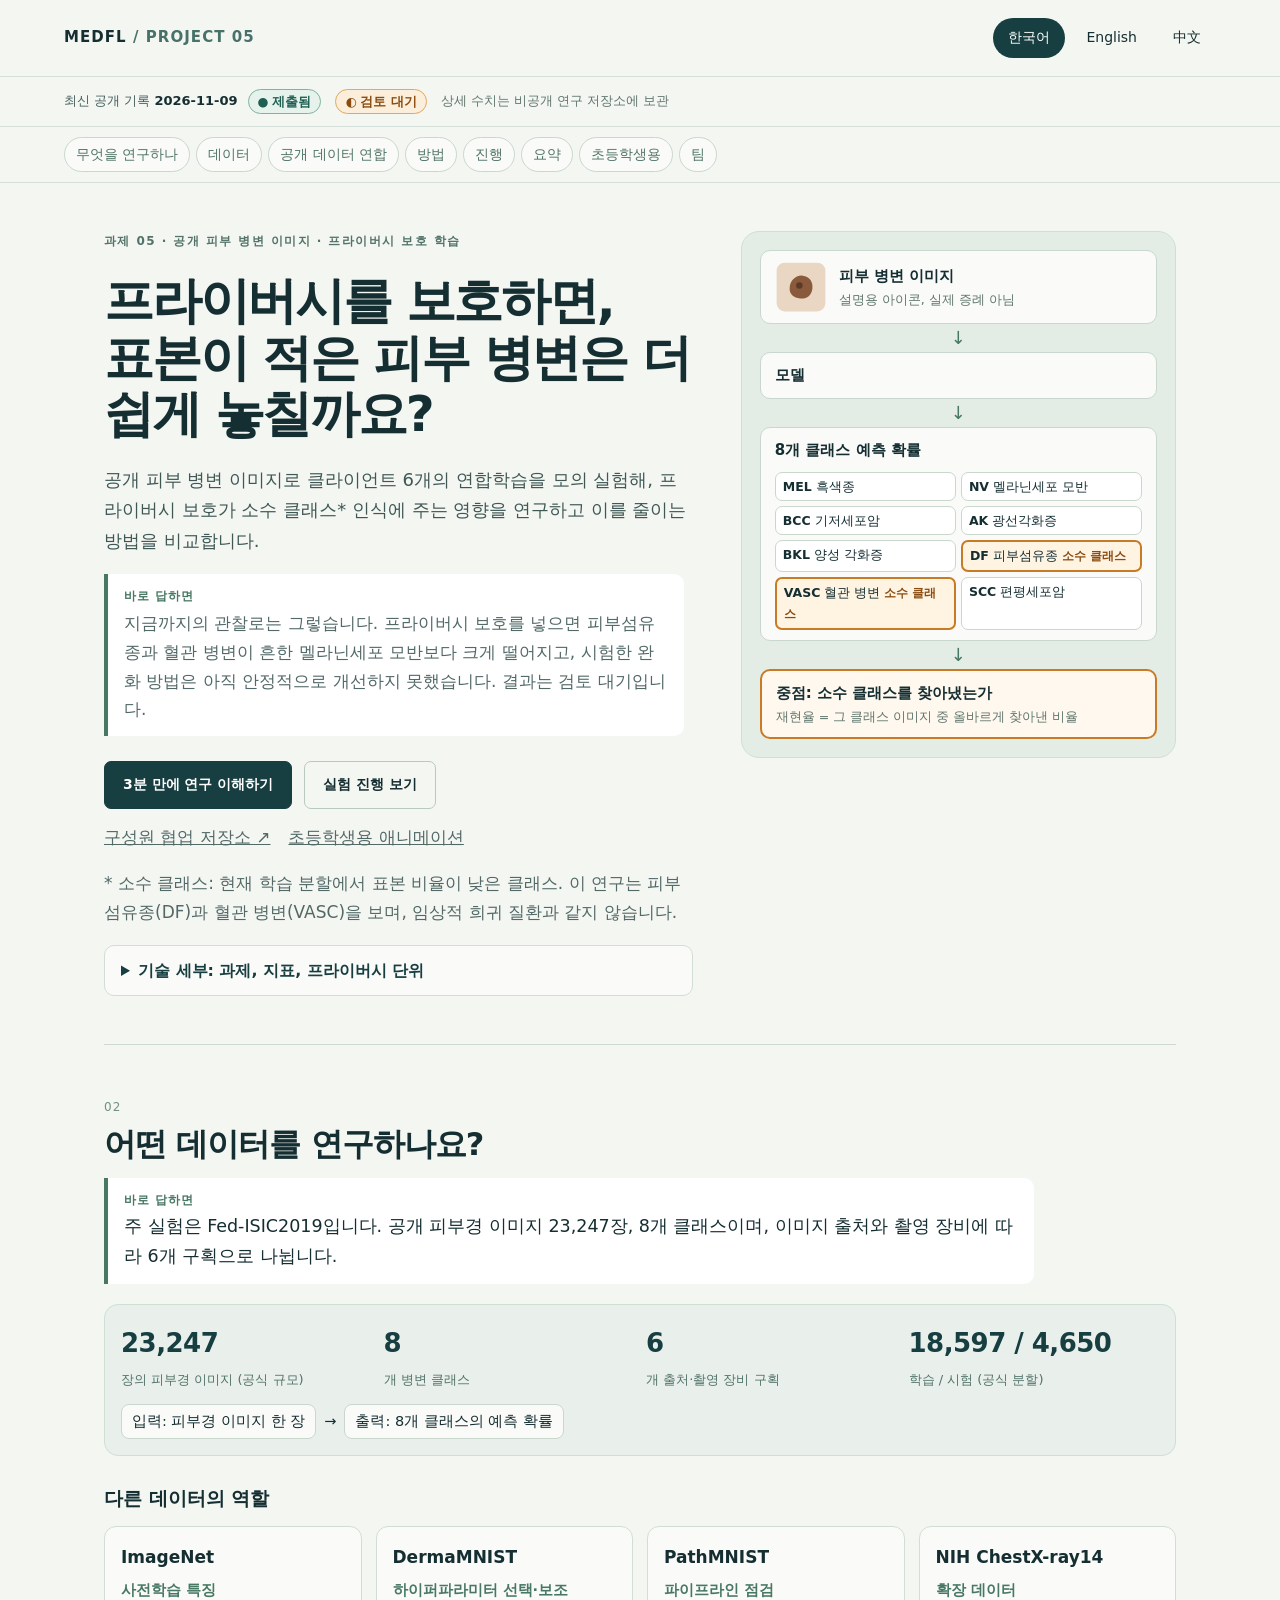
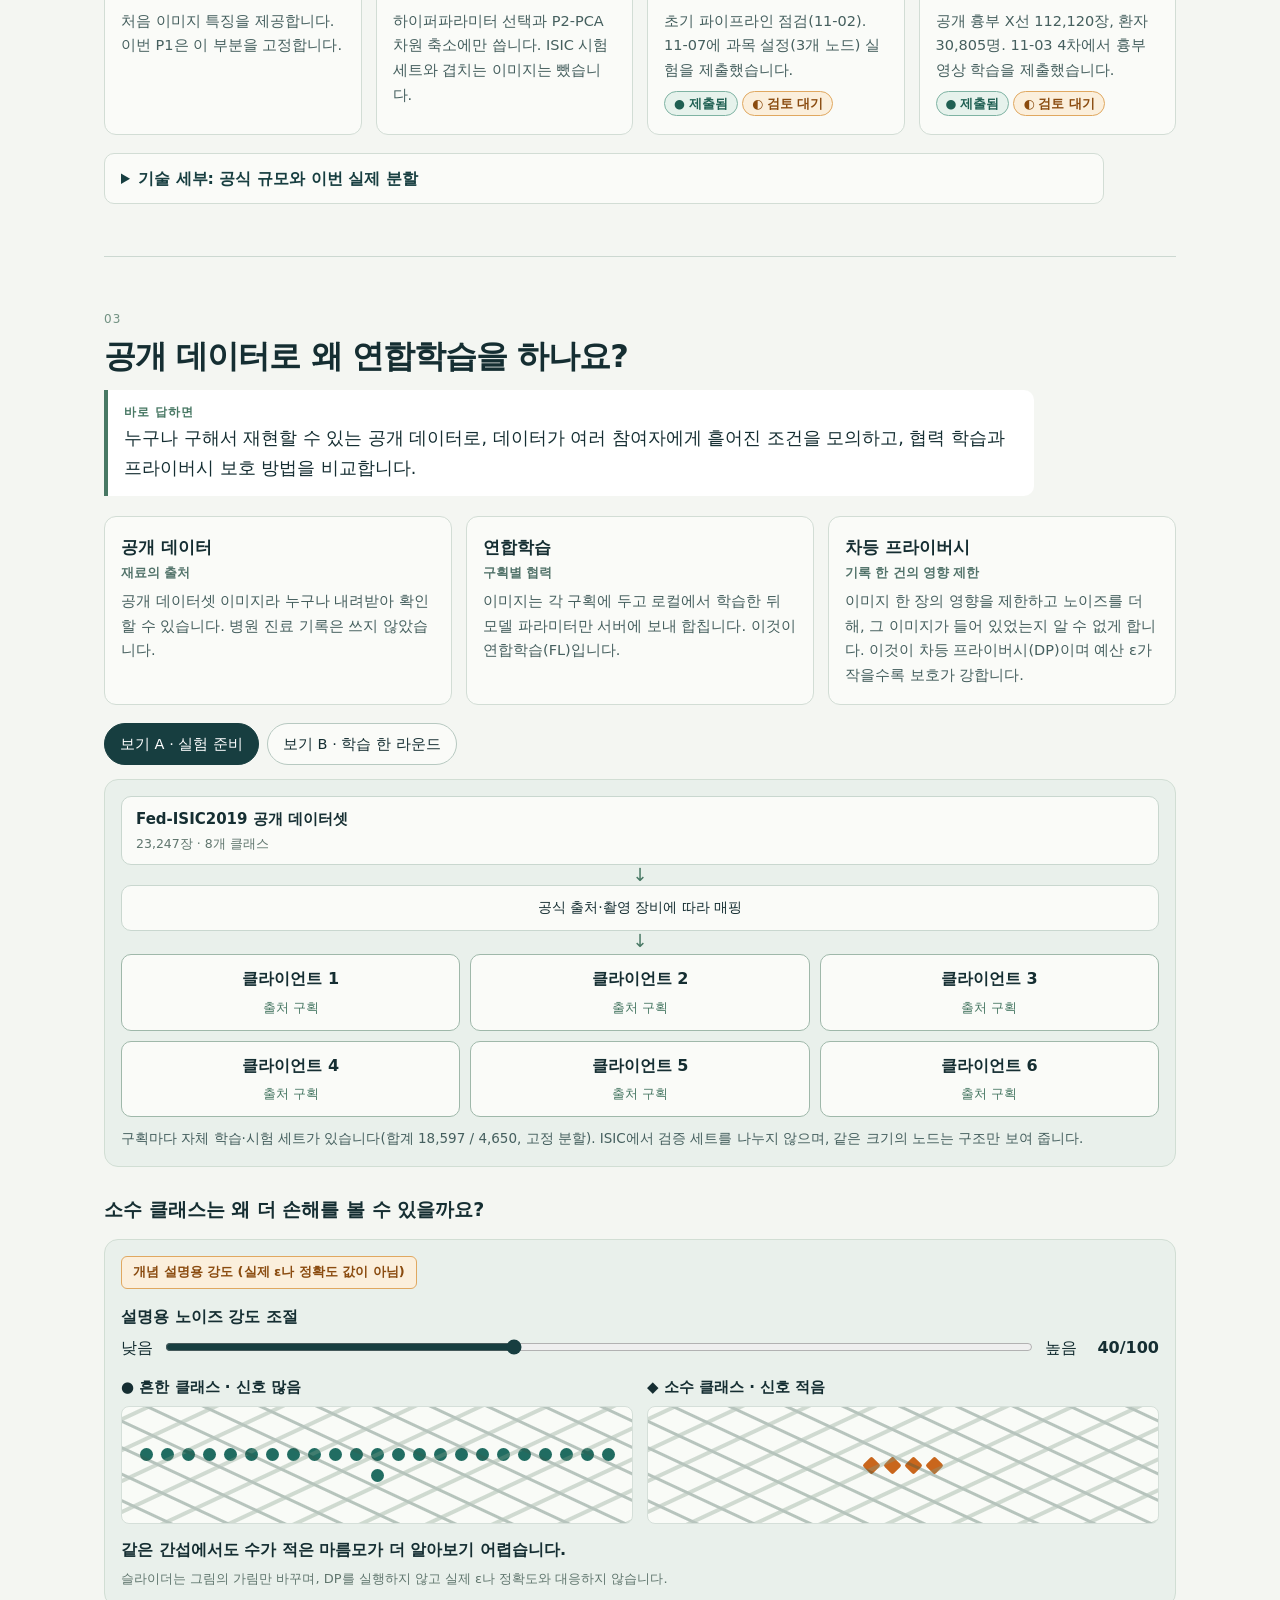
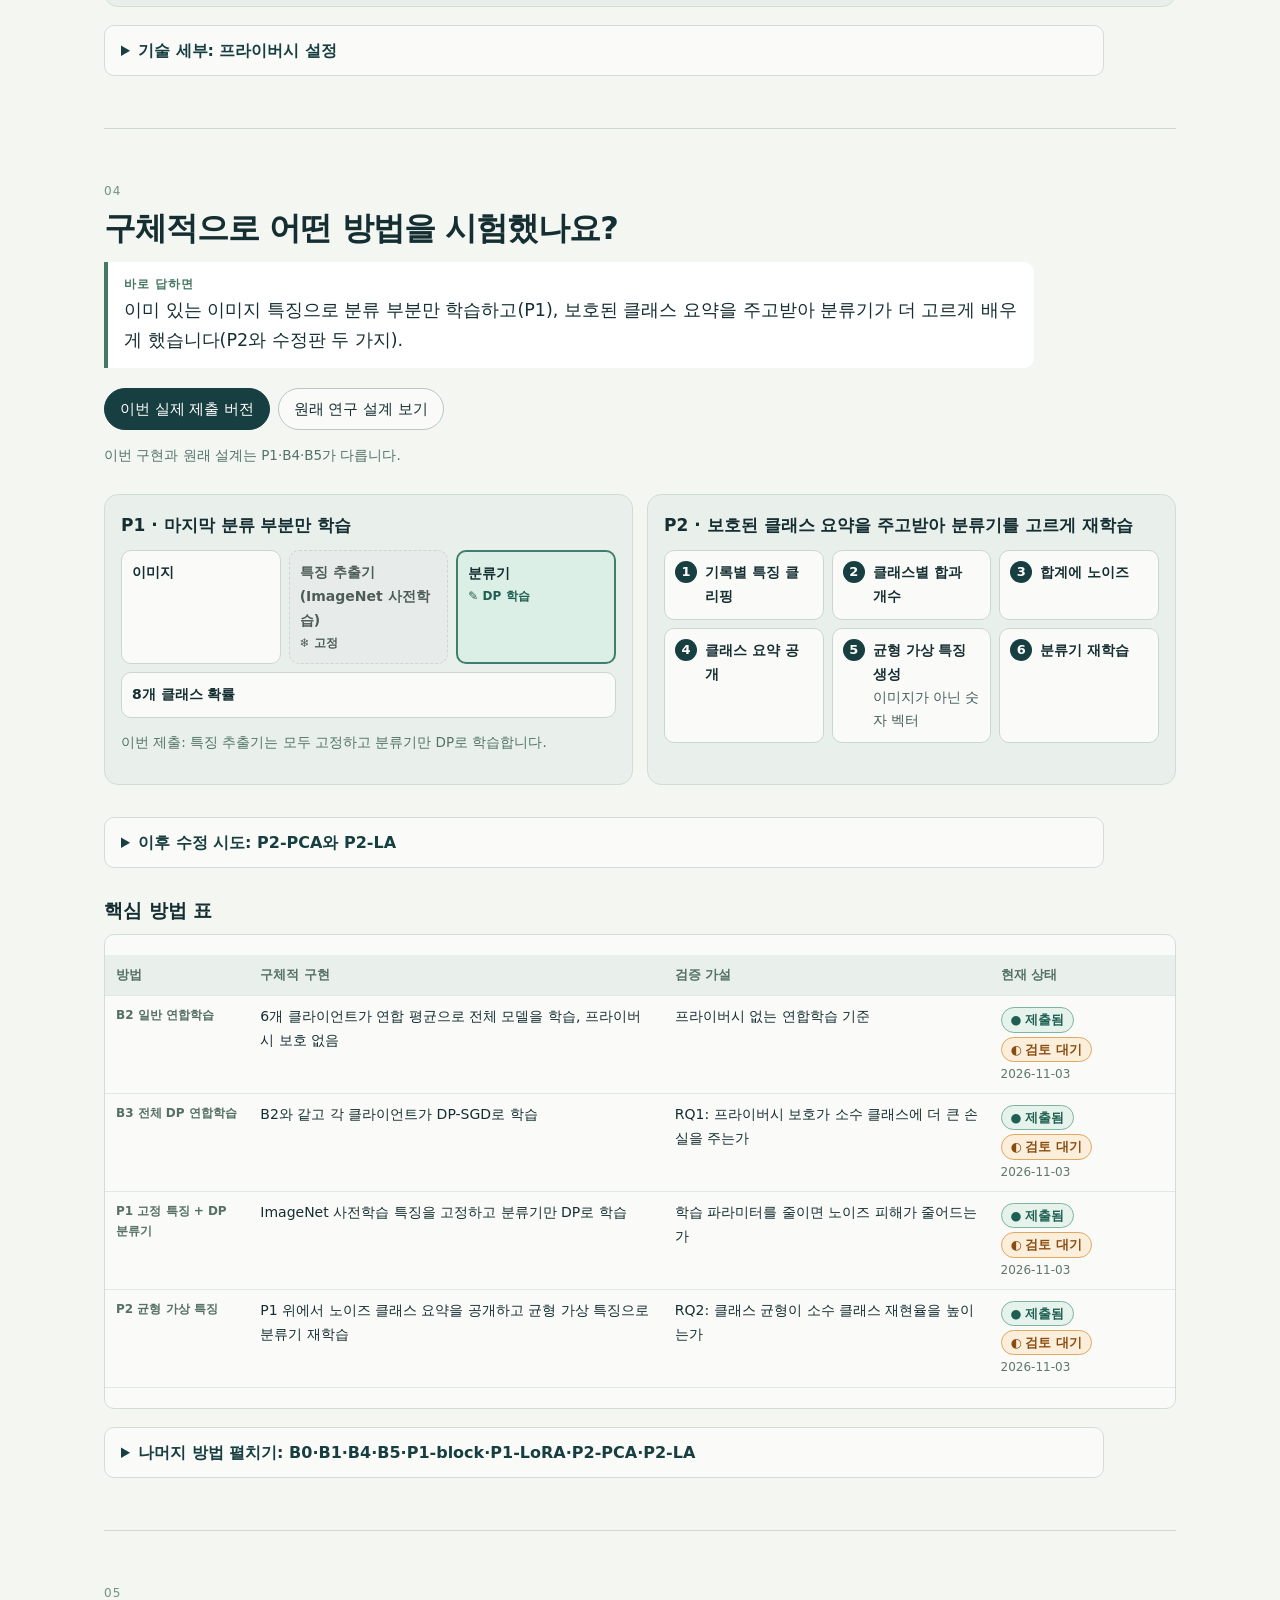
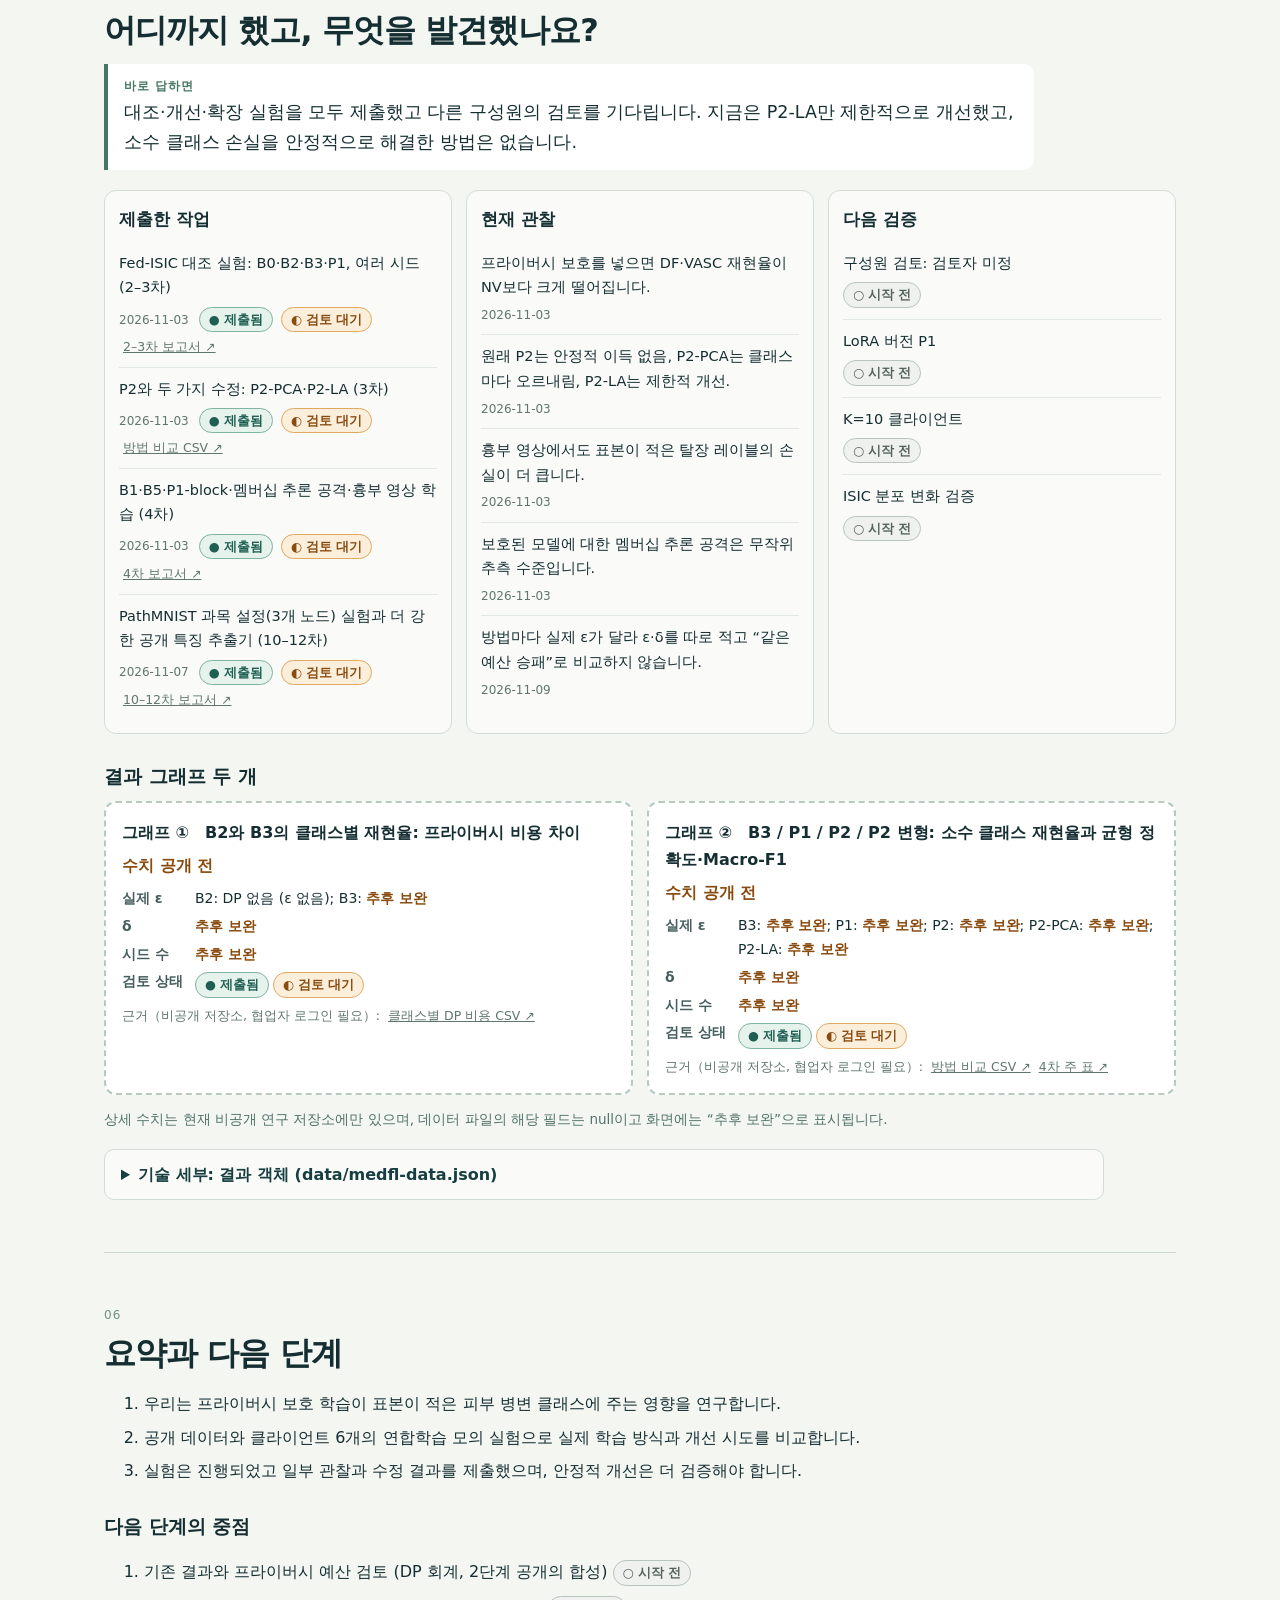
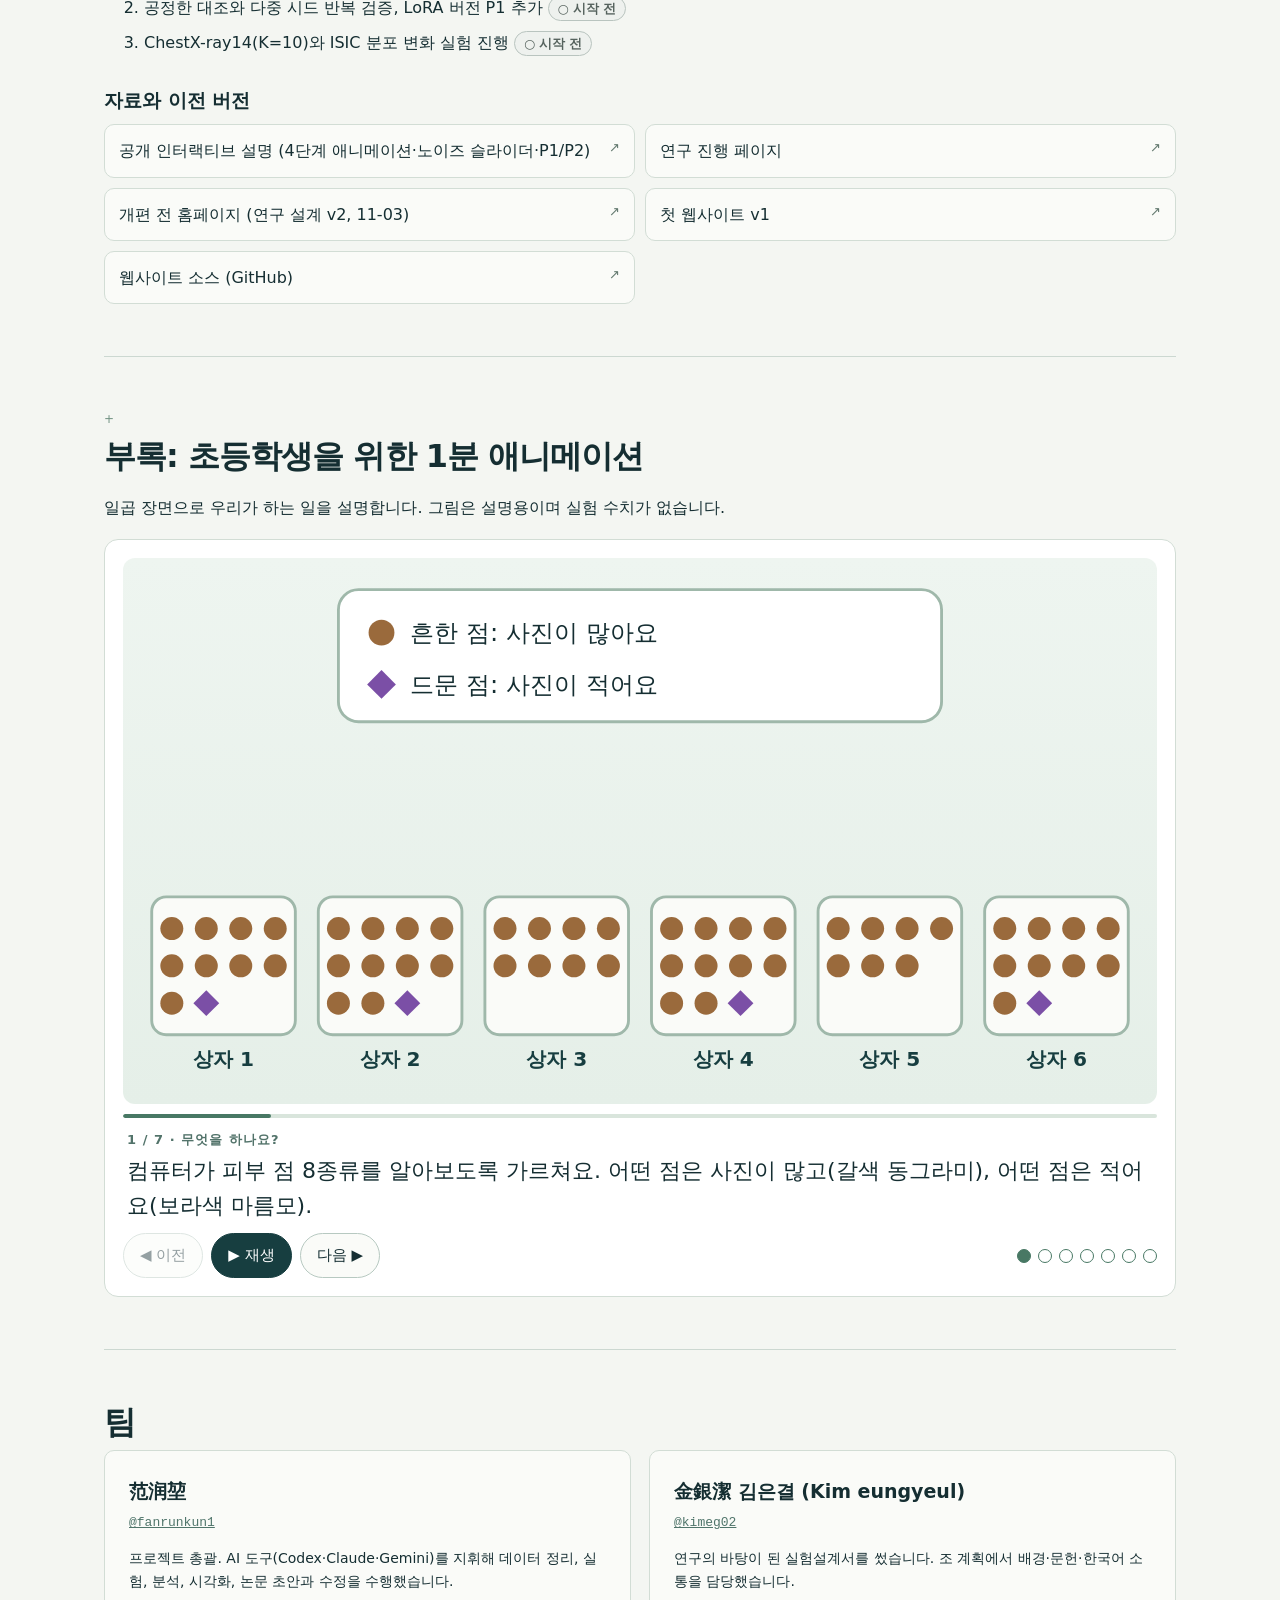
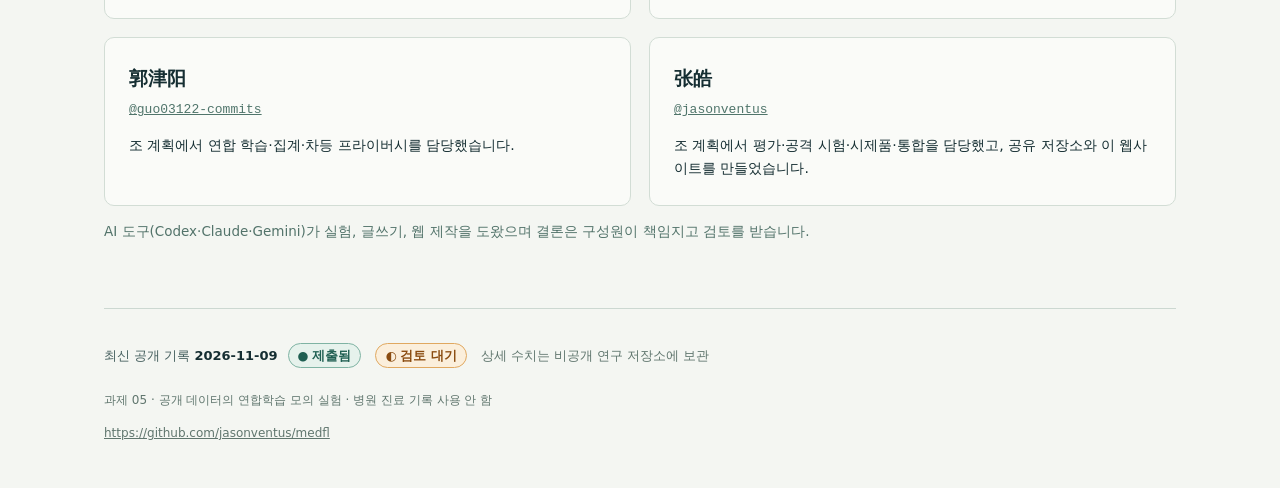
==== commit 577cb789: "web: smoother, more precise animations and self-check fixes · 애니메이션 보완 · 动画精修 - Four-step round: tra" ====
--- a/index.html
+++ b/index.html
@@ -1,2 +1,2 @@
 <!doctype html><html translate="no" lang="ko"><head><meta charset="utf-8"><meta name="google" content="notranslate"><meta name="viewport" content="width=device-width,initial-scale=1"><meta name="description" content="과제 05: 공개 피부 병변 이미지로 클라이언트 6개의 연합학습을 모의 실험하고, 프라이버시 보호가 소수 클래스 인식에 주는 영향을 연구합니다."><title>MedFL · 프라이버시 보호 학습과 소수 클래스</title><link rel="alternate" hreflang="ko" href="index.html"><link rel="alternate" hreflang="en" href="en.html"><link rel="alternate" hreflang="zh" href="zh.html"><script>document.documentElement.classList.add("js")</script><style>*{box-sizing:border-box}html{scroll-behavior:smooth;scroll-padding-top:100px}body{margin:0;background:#f4f6f2;color:#152e32;font:16px/1.7 system-ui,-apple-system,BlinkMacSystemFont,"Segoe UI",sans-serif}a{color:inherit}a:focus-visible{outline:3px solid #e09b35;outline-offset:5px}header{position:sticky;top:0;z-index:5;background:#f4f6f2f5;border-bottom:1px solid #d5dfd9;padding:18px max(5vw,20px);display:flex;gap:20px;align-items:center;justify-content:space-between}.brand{font-size:15px;font-weight:750;text-decoration:none;letter-spacing:.07em}.brand span{color:#477169}nav{display:flex;gap:6px}nav a{padding:7px 14px;text-decoration:none;border:1px solid transparent;border-radius:30px;font-size:14px}nav a[aria-current=page]{background:#173e40;color:white}main{max-width:1200px;margin:auto;padding:0 5vw}.hero{display:grid;grid-template-columns:1.25fr 1fr;gap:65px;padding:80px 0 55px;align-items:center}.eyebrow{font-size:12px;color:#52736a;font-weight:750;letter-spacing:.12em}.hero h1{font-size:clamp(36px,4.6vw,66px);line-height:1.13;letter-spacing:-.045em;margin:22px 0}.hero p{color:#526968;max-width:580px;font-size:17px}.links{display:flex;flex-wrap:wrap;gap:12px;margin-top:25px}.button{display:inline-block;text-decoration:none;border-radius:7px;border:1px solid #b7c9c1;padding:11px 18px;font-size:14px;font-weight:650}.button.primary{background:#173e40;color:white;border-color:#173e40}.diagram{background:#e4ece6;border:1px solid #d1ded4;border-radius:18px;padding:28px}.diagram svg{display:block;width:100%;height:auto}.diagram p{font-size:13px;text-align:center;margin:12px 0 0}.notice{padding:17px 22px;border-left:3px solid #bc8532;background:#f1ebdc;font-size:14px}.metrics{display:grid;grid-template-columns:repeat(3,1fr);padding:30px 0;border-bottom:1px solid #ccd8d1}.metric{padding:5px 25px;border-right:1px solid #ccd8d1}.metric:first-child{padding-left:0}.metric:last-child{border:0}.metric strong{display:block;font-size:30px;line-height:1.25}.metric span{font-size:13px;color:#5e716b}.section{padding:50px 0;border-bottom:1px solid #ccd8d1}.section h2{font-size:27px;letter-spacing:-.03em;margin:0 0 20px}.section p{max-width:930px;color:#455f5e}.section-num{color:#729283;font-size:12px;display:block;letter-spacing:.1em;margin-bottom:7px}.team{display:grid;grid-template-columns:repeat(2,1fr);gap:18px}.person{padding:24px;border:1px solid #d2ddd5;border-radius:10px;background:#fafbf8}.person h3{margin:0;font-size:19px}.person .handle{font:13px/1.5 ui-monospace,monospace;color:#50756b}.person p{font-size:14px;margin:12px 0 0}.person small{display:block;color:#6b7d74;margin-top:10px}.flow{counter-reset:n;list-style:none;padding:0}.flow li{counter-increment:n;position:relative;padding:0 0 23px 48px;max-width:900px}.flow li:before{content:counter(n,decimal-leading-zero);position:absolute;left:0;top:0;font:14px/28px ui-monospace,monospace;color:#487864;border-bottom:1px solid #acc5b5}.tool-list{padding-left:20px}.tool-list li{margin:14px 0;max-width:900px}.docs{display:grid;grid-template-columns:repeat(2,1fr);gap:12px}.doc{display:flex;justify-content:space-between;gap:10px;border-bottom:1px solid #ccd8d1;padding:14px 2px;text-decoration:none}.doc:hover{color:#14755a}.access{font-size:13px;color:#61786e}.prompt{white-space:pre-wrap;word-break:break-word;background:#e8eee7;border:1px solid #d0ddd0;border-radius:8px;padding:22px;font:14px/1.8 system-ui}.footer{max-width:1200px;margin:auto;padding:32px 5vw 45px;color:#60766e;font-size:12px}.footer strong{display:block;color:#274c43;font-size:13px;margin-bottom:8px}@media(max-width:760px){header{padding:13px 18px;gap:6px}.brand{font-size:12px;letter-spacing:0}nav a{padding:6px 9px;font-size:12px}.hero{grid-template-columns:1fr;gap:25px;padding:40px 0 30px}.diagram{padding:15px}.hero h1{font-size:40px}.team,.docs{grid-template-columns:1fr}.metric{padding:5px 10px}.metric strong{font-size:25px}.metric span{font-size:11px}.section{padding:35px 0}.section h2{font-size:24px}}@media(prefers-reduced-motion:reduce){html{scroll-behavior:auto}}
-[lang=ko] h1,[lang=ko] h2{word-break:keep-all}.versionbar{display:flex;flex-wrap:wrap;gap:16px;font-size:12px;padding:18px 0;border-bottom:1px solid #ccd8d1}.tablewrap{overflow-x:auto}table{width:100%;border-collapse:collapse;font-size:14px;margin:20px 0}th,td{text-align:left;vertical-align:top;padding:14px 12px;border-bottom:1px solid #ccd8d1}th{color:#557065;font-size:12px}td:first-child{font-weight:650;white-space:nowrap}.hero{padding-top:55px}.versionpill{font-size:11px;display:inline-block;background:#dce9df;border-radius:4px;padding:4px 8px;margin-top:18px}.diagram h3{font-size:18px;margin:0 0 10px}.diagram ol{padding-left:22px;font-size:14px}.diagram li{margin:12px 0}.toc{display:flex;flex-wrap:wrap;gap:15px;font-size:13px;padding:20px 0}.toc a{color:#507468}.source-note{font-size:13px;color:#60766e}.diagram .budget{font-size:30px;text-align:left;font-weight:700}.diagram .sub{font-size:12px;text-align:left}@media(max-width:760px){.hero h1{font-size:36px}th,td{padding:12px 8px;font-size:12px}.versionbar{gap:10px}.brand span{display:none}}.skip{position:absolute;left:-999px}.skip:focus{left:12px;top:12px;z-index:9;background:#fff;padding:8px 12px;border-radius:6px}header{flex-wrap:wrap}.langs a{white-space:nowrap}.recordbar{display:flex;flex-wrap:wrap;gap:6px 10px;align-items:center;font-size:13px;color:#455f5e;padding:10px max(5vw,20px);border-bottom:1px solid #d5dfd9;margin:0}.rec-label b{color:#152e32}.rec-note{color:#60766e}.toc{display:flex;flex-wrap:wrap;gap:4px 6px;padding:10px max(5vw,20px);border-bottom:1px solid #d5dfd9;background:#f4f6f2}.toc a{font-size:13.5px;text-decoration:none;padding:5px 11px;border-radius:999px;border:1px solid #c9d7cf;background:#fafbf8}.toc a:hover{border-color:#487864}.st{display:inline-flex;align-items:center;gap:4px;border-radius:999px;padding:1px 9px;font-size:12.5px;font-weight:700;border:1px solid;margin:2px 4px 2px 0;white-space:nowrap}.st-sub{color:#1f5f52;border-color:#7fb3a3;background:#e6f2ec}.st-pend{color:#8a4b0f;border-color:#e0a860;background:#fbefdc}.st-rev{color:#1d5e2e;border-color:#79b48a;background:#e3f3e6}.st-none{color:#55625d;border-color:#b9c4bf;background:#eef1ee}.mod{padding:52px 0;border-bottom:1px solid #ccd8d1}.mod h2{font-size:clamp(24px,3vw,32px);letter-spacing:-.03em;line-height:1.3;margin:0 0 6px}.alias{position:absolute;width:0;height:0;overflow:hidden}.hero{grid-template-columns:1.15fr .85fr;gap:48px;padding:48px 0;align-items:start}.hero h1{font-size:clamp(30px,3.9vw,52px)}.hero .sub{font-size:18px;color:#3f5856;max-width:640px}.answer{font-size:17.5px;line-height:1.7;color:#152e32;background:#fff;border-left:4px solid #487864;padding:12px 16px;border-radius:0 10px 10px 0;max-width:930px;margin:12px 0 20px}.answer b{display:block;font-size:12px;letter-spacing:.08em;color:#487864;margin-bottom:2px}.minor-links{display:flex;flex-wrap:wrap;gap:6px 18px;font-size:14px;margin:14px 0 0}.def{font-size:13.5px;color:#52736a;max-width:640px}.fig{background:#e9f0eb;border:1px solid #d1ded4;border-radius:14px;padding:16px;margin:14px 0}.fig-h{margin:0 0 10px;font-size:17px}.flow1{margin:0;background:#e4ece6;border:1px solid #d1ded4;border-radius:18px;padding:18px;display:grid;gap:4px}.f-box{background:#fafbf8;border:1px solid #c9d7cf;border-radius:10px;padding:10px 14px}.f-box b{display:block;font-size:15px}.f-box small{display:block;font-size:12.5px;color:#60766e}.f-img{display:flex;gap:12px;align-items:center}.lesion{width:52px;height:52px;flex:none}.f-focus{border:2px solid #c97a24;background:#fff8ee}.f-thin{text-align:center;font-size:14px}.f-arrow{text-align:center;color:#487864;font-size:18px;line-height:1.1}.flow1 figcaption{font-size:13px;color:#52736a;margin-top:6px}.chips{list-style:none;padding:0;margin:8px 0 0;display:grid;grid-template-columns:1fr 1fr;gap:5px}.chip{font-size:12.5px;border:1px solid #c9d7cf;border-radius:7px;padding:3px 7px;background:#fff}.chip b{font-size:12.5px;display:inline}.chip.minor{border:2px solid #c97a24;background:#fff3e2}.chip em{font-style:normal;font-weight:700;color:#8a4b0f;font-size:11.5px}details.tech{margin:18px 0 0;border:1px solid #d2ddd5;border-radius:10px;background:#fafbf8;padding:0 16px;max-width:1000px}details.tech summary{padding:11px 0;font-weight:700;cursor:pointer;color:#173e40}details.tech[open] summary{border-bottom:1px solid #e1e8e3}.tech-body{padding:10px 0 14px;font-size:14.5px}.tech-body ul{margin:0;padding-left:20px}.tech-body li{margin:6px 0}.dataset .stats{display:grid;grid-template-columns:repeat(4,1fr);gap:12px}.stat strong{display:block;font-size:26px;letter-spacing:-.02em;color:#173e40}.stat span{font-size:13px;color:#52736a}.io{display:flex;flex-wrap:wrap;gap:8px;align-items:center;margin:12px 0 0;font-size:14.5px}.io span:not([aria-hidden]){background:#fafbf8;border:1px solid #c9d7cf;border-radius:8px;padding:4px 10px}.sub-h{margin:26px 0 8px;font-size:19px}.cards2,.cards3,.cards4{display:grid;gap:14px;margin:12px 0}.cards2{grid-template-columns:1fr 1fr}.cards3{grid-template-columns:repeat(3,1fr)}.cards4{grid-template-columns:repeat(4,1fr)}.card{background:#fafbf8;border:1px solid #d2ddd5;border-radius:12px;padding:16px}.card h3{margin:0 0 6px;font-size:17px}.card p{margin:6px 0 0;font-size:14.5px;color:#455f5e}.card .role{font-weight:700;color:#487864;margin:0}.concept h3 small{display:block;font-size:12.5px;color:#52736a;font-weight:600}.obs{font-weight:700;color:#8a4b0f!important}.tabs{display:flex;flex-wrap:wrap;gap:8px;margin:18px 0 6px}.tabs button{font:inherit;font-size:14.5px;padding:8px 15px;border-radius:999px;border:1px solid #b7c9c1;background:#fafbf8;color:#152e32;cursor:pointer}.tabs button[aria-selected=true],.tabs button[aria-pressed=true]{background:#173e40;color:#fff;border-color:#173e40}button:focus-visible,summary:focus-visible,.tablewrap:focus-visible{outline:3px solid #e09b35;outline-offset:3px}.va-grid{list-style:none;padding:0;margin:4px 0;display:grid;grid-template-columns:repeat(3,1fr);gap:10px}.va-node{background:#fafbf8;border:1px solid #9fb8aa;border-radius:10px;padding:10px;text-align:center}.va-node b{display:block}.va-node span{font-size:13px;color:#487864}.va-node small{display:block;font-size:12px;color:#60766e}.va-note{font-size:13.5px;color:#455f5e;margin:10px 0 0}.arch{list-style:none;padding:0;margin:0;display:flex;flex-wrap:wrap;gap:8px;align-items:stretch}.arch li{flex:1 1 120px;border-radius:10px;padding:10px;border:1px solid #c9d7cf;background:#fafbf8;position:relative}.arch li b{display:block;font-size:14px}.arch li small{display:block;font-size:12px;font-weight:700}.arch li.a-frozen{background:#e7ebe9;border-style:dashed;color:#4d5c57}.arch li.a-frozen small:before{content:"❄ "}.arch li.a-train{background:#dcefe6;border:2px solid #3f7f6d}.arch li.a-train small{color:#1f5f52}.arch li.a-train small:before{content:"✎ "}.two-fig{display:grid;grid-template-columns:1fr 1fr;gap:14px}.pipe6{list-style:none;padding:0;margin:0;display:grid;grid-template-columns:repeat(3,1fr);gap:8px;counter-reset:s}.pipe6 li{counter-increment:s;background:#fafbf8;border:1px solid #c9d7cf;border-radius:10px;padding:10px 10px 10px 40px;position:relative;font-size:13.5px}.pipe6 li:before{content:counter(s);position:absolute;left:10px;top:10px;width:22px;height:22px;border-radius:50%;background:#173e40;color:#fff;font-weight:700;font-size:13px;display:grid;place-items:center}.pipe6 b{display:block;font-size:14px}.pipe6 span{color:#455f5e}.v-orig{display:none}html:not(.js) .v-orig{display:block}html:not(.js) span.v-orig{display:inline}html:not(.js) span.v-sub:after{content:" / "}.js .vlab{display:none}.vlab{font-style:normal;font-weight:700;color:#487864}.ver-orig .v-sub{display:none}.ver-orig .v-orig{display:block}.ver-orig span.v-orig{display:inline}.tablewrap{overflow-x:auto;margin:8px 0;border:1px solid #d2ddd5;border-radius:10px;background:#fafbf8}.tablewrap table{border-collapse:collapse;width:100%;min-width:680px;font-size:14px}.tablewrap th,.tablewrap td{text-align:left;vertical-align:top;padding:9px 11px;border-bottom:1px solid #e1e8e3}.tablewrap thead th{background:#e9f0eb;font-size:13px}.stc{min-width:150px}.date{display:inline-block;font-size:12px;color:#60766e;margin-right:6px}td small.date{display:block}.swipe{display:none;margin:6px 10px 0;font-size:12px;color:#60766e}.board{display:grid;grid-template-columns:repeat(3,1fr);gap:14px;margin:8px 0}.board .col{background:#fafbf8;border:1px solid #d2ddd5;border-radius:12px;padding:14px}.board h3{margin:0 0 8px;font-size:17px}.board ul{list-style:none;padding:0;margin:0}.board li{padding:9px 0;border-top:1px solid #e1e8e3;font-size:14.5px}.board li:first-child{border-top:0}.meta{margin:5px 0 0;font-size:12.5px;color:#60766e;display:flex;flex-wrap:wrap;align-items:center;gap:2px 4px}.ev{font-size:12.5px;margin-left:4px}.evgrid{display:grid;grid-template-columns:1fr 1fr;gap:14px}.evcard{border:2px dashed #b7c9c1;border-radius:12px;padding:16px;background:#fff}.evcard h4{margin:0 0 6px;font-size:16px}.pending{font-weight:750;color:#8a4b0f;margin:0 0 8px}.evcard dl{display:grid;grid-template-columns:auto 1fr;gap:4px 12px;margin:0;font-size:14px}.evcard dt{font-weight:700;color:#455f5e}.evcard dd{margin:0}.null{color:#8a4b0f;font-weight:700}.results-t code{font-size:12.5px}.sum3,.next3{max-width:930px}.sum3 li,.next3 li{margin:6px 0}.small{font-size:13.5px;color:#52736a}.src{font-size:13px}.src a{margin-right:12px}.footer .recordbar{border:0;padding:0 0 8px}.docs{display:grid;grid-template-columns:repeat(2,1fr);gap:10px}.doc{display:flex;justify-content:space-between;gap:10px;text-decoration:none;border:1px solid #d2ddd5;border-radius:10px;padding:12px 14px;background:#fafbf8}@media(max-width:980px){.hero{grid-template-columns:1fr}.cards4{grid-template-columns:1fr 1fr}.two-fig{grid-template-columns:1fr}.pipe6{grid-template-columns:1fr 1fr}}@media(max-width:760px){.dataset .stats{grid-template-columns:1fr 1fr}.cards2,.cards3,.cards4,.board,.evgrid,.docs{grid-template-columns:1fr}.va-grid{grid-template-columns:1fr 1fr}.pipe6{grid-template-columns:1fr}.swipe{display:block}.mod{padding:38px 0}.answer{font-size:16px}header{padding:12px 16px}main{padding:0 16px}.recordbar,.toc{padding-left:16px;padding-right:16px}}</style><link rel="stylesheet" href="assets/medfl.css"><link rel="stylesheet" href="assets/kids.css"></head><body><a class="skip" href="#data">본문으로 건너뛰기</a><header><a class="brand" href="index.html">MEDFL <span>/ PROJECT 05</span></a><nav class="langs" aria-label="Language / 언어 / 语言"><a lang="ko" hreflang="ko" href="index.html" data-lang-link aria-current="page">한국어</a><a lang="en" hreflang="en" href="en.html" data-lang-link>English</a><a lang="zh" hreflang="zh" href="zh.html" data-lang-link>中文</a></nav></header><div class="recordbar" role="note"><span class="rec-label">최신 공개 기록 <b>2026-11-09</b></span><span class="st st-sub"><span aria-hidden="true">●</span> 제출됨</span><span class="st st-pend"><span aria-hidden="true">◐</span> 검토 대기</span><span class="rec-note">상세 수치는 비공개 연구 저장소에 보관</span></div><nav class="toc" aria-label="무엇을 연구하나 …"><a href="#what">무엇을 연구하나</a><a href="#data">데이터</a><a href="#public-fl">공개 데이터 연합</a><a href="#methods">방법</a><a href="#progress">진행</a><a href="#summary">요약</a><a href="#kids">초등학생용</a><a href="#team">팀</a></nav><main id="main"><section class="hero mod" id="what" aria-labelledby="what-h"><span id="s0" class="alias"></span><div class="hero-text"><div class="eyebrow">과제 05 · 공개 피부 병변 이미지 · 프라이버시 보호 학습</div><h1 id="what-h">프라이버시를 보호하면, 표본이 적은 피부 병변은 더 쉽게 놓칠까요?</h1><p class="sub">공개 피부 병변 이미지로 클라이언트 6개의 연합학습을 모의 실험해, 프라이버시 보호가 소수 클래스* 인식에 주는 영향을 연구하고 이를 줄이는 방법을 비교합니다.</p><p class="answer"><b>바로 답하면</b>지금까지의 관찰로는 그렇습니다. 프라이버시 보호를 넣으면 피부섬유종과 혈관 병변이 흔한 멜라닌세포 모반보다 크게 떨어지고, 시험한 완화 방법은 아직 안정적으로 개선하지 못했습니다. 결과는 검토 대기입니다.</p><div class="links"><a class="button primary" href="#data">3분 만에 연구 이해하기</a><a class="button" href="progress.html?lang=ko">실험 진행 보기</a></div><p class="minor-links"><a href="https://github.com/jasonventus/medfl">구성원 협업 저장소 ↗</a><a href="#kids">초등학생용 애니메이션</a></p><p class="def">* 소수 클래스: 현재 학습 분할에서 표본 비율이 낮은 클래스. 이 연구는 피부섬유종(DF)과 혈관 병변(VASC)을 보며, 임상적 희귀 질환과 같지 않습니다.</p><details class="tech"><summary>기술 세부: 과제, 지표, 프라이버시 단위</summary><div class="tech-body"><ul><li>과제: Fed-ISIC2019의 8개 클래스 피부 병변 분류.</li><li>지표: 클래스별 재현율, 균형 정확도(8개 클래스 재현율의 평균), Macro-F1(8개 클래스 F1의 평균).</li><li>프라이버시: 이미지/표본 단위 차등 프라이버시(DP-SGD 학습, RDP 회계), 모델마다 목표 상한 ε≤3. 이미지 단위 보호가 곧 환자 단위 보호는 아닙니다.</li><li>적용 범위: 공개 데이터의 연합학습 모의 실험, 출처 구획 6개.</li></ul></div></details></div><figure class="flow1" aria-label="이미지 한 장이 들어가면 8개 클래스마다 확률이 나오고, 우리는 소수 클래스의 재현율을 봅니다."><div class="f-box f-img"><svg class="lesion" viewBox="0 0 64 64" aria-hidden="true"><rect x="2" y="2" width="60" height="60" rx="10" fill="#e9d6c3"/><path d="M18 34c0-10 8-17 16-16 9 1 13 8 12 16-1 9-8 13-15 12-8-1-13-5-13-12z" fill="#8a5a3c"/><circle cx="30" cy="30" r="4" fill="#5d3a26"/></svg><div><b>피부 병변 이미지</b><small>설명용 아이콘, 실제 증례 아님</small></div></div><div class="f-arrow" aria-hidden="true">↓</div><div class="f-box"><b>모델</b></div><div class="f-arrow" aria-hidden="true">↓</div><div class="f-box"><b>8개 클래스 예측 확률</b><ul class="chips"><li class="chip"><b>MEL</b> 흑색종</li><li class="chip"><b>NV</b> 멜라닌세포 모반</li><li class="chip"><b>BCC</b> 기저세포암</li><li class="chip"><b>AK</b> 광선각화증</li><li class="chip"><b>BKL</b> 양성 각화증</li><li class="chip minor"><b>DF</b> 피부섬유종 <em>소수 클래스</em></li><li class="chip minor"><b>VASC</b> 혈관 병변 <em>소수 클래스</em></li><li class="chip"><b>SCC</b> 편평세포암</li></ul></div><div class="f-arrow" aria-hidden="true">↓</div><div class="f-box f-focus"><b>중점: 소수 클래스를 찾아냈는가</b><small>재현율 = 그 클래스 이미지 중 올바르게 찾아낸 비율</small></div></figure></section><section class="mod" id="data" aria-labelledby="data-h"><span id="s1" class="alias"></span><span class="section-num">02</span><h2 id="data-h">어떤 데이터를 연구하나요?</h2><p class="answer"><b>바로 답하면</b>주 실험은 Fed-ISIC2019입니다. 공개 피부경 이미지 23,247장, 8개 클래스이며, 이미지 출처와 촬영 장비에 따라 6개 구획으로 나뉩니다.</p><div class="fig dataset"><div class="stats"><div class="stat"><strong>23,247</strong><span>장의 피부경 이미지 (공식 규모)</span></div><div class="stat"><strong>8</strong><span>개 병변 클래스</span></div><div class="stat"><strong>6</strong><span>개 출처·촬영 장비 구획</span></div><div class="stat"><strong>18,597 / 4,650</strong><span>학습 / 시험 (공식 분할)</span></div></div><p class="io"><span>입력: 피부경 이미지 한 장</span><span aria-hidden="true">→</span><span>출력: 8개 클래스의 예측 확률</span></p></div><h3 class="sub-h">다른 데이터의 역할</h3><div class="cards4"><article class="card"><h3>ImageNet</h3><p class="role">사전학습 특징</p><p>처음 이미지 특징을 제공합니다. 이번 P1은 이 부분을 고정합니다.</p></article><article class="card"><h3>DermaMNIST</h3><p class="role">하이퍼파라미터 선택·보조</p><p>하이퍼파라미터 선택과 P2-PCA 차원 축소에만 씁니다. ISIC 시험 세트와 겹치는 이미지는 뺐습니다.</p></article><article class="card"><h3>PathMNIST</h3><p class="role">파이프라인 점검</p><p>초기 파이프라인 점검(11-02). 11-07에 과목 설정(3개 노드) 실험을 제출했습니다.</p><p class="stline"><span class="st st-sub"><span aria-hidden="true">●</span> 제출됨</span><span class="st st-pend"><span aria-hidden="true">◐</span> 검토 대기</span></p></article><article class="card"><h3>NIH ChestX-ray14</h3><p class="role">확장 데이터</p><p>공개 흉부 X선 112,120장, 환자 30,805명. 11-03 4차에서 흉부 영상 학습을 제출했습니다.</p><p class="stline"><span class="st st-sub"><span aria-hidden="true">●</span> 제출됨</span><span class="st st-pend"><span aria-hidden="true">◐</span> 검토 대기</span></p></article></div><details class="tech"><summary>기술 세부: 공식 규모와 이번 실제 분할</summary><div class="tech-body"><div class="tablewrap" tabindex="0"><p class="swipe">← 좌우로 밀어 보기 →</p><table><thead><tr><th scope="col"></th><th scope="col">공식 (FLamby)</th><th scope="col">이번 실제</th></tr></thead><tbody><tr><th scope="row">전체</th><td>23,247장</td><td>23,247장</td></tr><tr><th scope="row">학습</th><td>18,597장, 클라이언트 6개 (각 351–9,930장)</td><td>공식과 같음, 각 클라이언트가 로컬에서 학습</td></tr><tr><th scope="row">검증</th><td>따로 나누지 않음</td><td>ISIC 이미지를 쓰지 않음, 하이퍼파라미터는 DermaMNIST에서 선택</td></tr><tr><th scope="row">시험</th><td>4,650장, 클라이언트별 분할</td><td>4,650장, 클라이언트 6개를 합쳐 평가</td></tr></tbody></table></div><p>DermaMNIST와 ISIC는 모두 HAM10000에서 왔습니다. ISIC 시험 세트와의 중복을 뺀 뒤 남은 DermaMNIST 이미지는 ISIC 학습 세트에 들어 있습니다.</p><p class="src"><a href="https://github.com/owkin/FLamby/blob/main/flamby/datasets/fed_isic2019/README.md">출처: FLamby Fed-ISIC2019 공식 문서 ↗</a></p></div></details></section><section class="mod" id="public-fl" aria-labelledby="public-fl-h"><span id="public-explainer" class="alias"></span><span id="s4" class="alias"></span><span class="section-num">03</span><h2 id="public-fl-h">공개 데이터로 왜 연합학습을 하나요?</h2><p class="answer"><b>바로 답하면</b>누구나 구해서 재현할 수 있는 공개 데이터로, 데이터가 여러 참여자에게 흩어진 조건을 모의하고, 협력 학습과 프라이버시 보호 방법을 비교합니다.</p><div class="cards3"><article class="card concept"><h3>공개 데이터<small>재료의 출처</small></h3><p>공개 데이터셋 이미지라 누구나 내려받아 확인할 수 있습니다. 병원 진료 기록은 쓰지 않았습니다.</p></article><article class="card concept"><h3>연합학습<small>구획별 협력</small></h3><p>이미지는 각 구획에 두고 로컬에서 학습한 뒤 모델 파라미터만 서버에 보내 합칩니다. 이것이 연합학습(FL)입니다.</p></article><article class="card concept"><h3>차등 프라이버시<small>기록 한 건의 영향 제한</small></h3><p>이미지 한 장의 영향을 제한하고 노이즈를 더해, 그 이미지가 들어 있었는지 알 수 없게 합니다. 이것이 차등 프라이버시(DP)이며 예산 ε가 작을수록 보호가 강합니다.</p></article></div><div class="tabs" role="tablist"><button type="button" role="tab" id="tab-a" data-view="view-a" aria-selected="true">보기 A · 실험 준비</button><button type="button" role="tab" id="tab-b" data-view="view-b" aria-selected="false">보기 B · 학습 한 라운드</button></div><div class="view" id="view-a" role="tabpanel" aria-labelledby="tab-a"><div class="fig va"><div class="f-box"><b>Fed-ISIC2019 공개 데이터셋</b><small>23,247장 · 8개 클래스</small></div><div class="f-arrow" aria-hidden="true">↓</div><div class="f-box f-thin">공식 출처·촬영 장비에 따라 매핑</div><div class="f-arrow" aria-hidden="true">↓</div><ol class="va-grid"><li class="va-node"><b>클라이언트 1</b><span>출처 구획</span></li><li class="va-node"><b>클라이언트 2</b><span>출처 구획</span></li><li class="va-node"><b>클라이언트 3</b><span>출처 구획</span></li><li class="va-node"><b>클라이언트 4</b><span>출처 구획</span></li><li class="va-node"><b>클라이언트 5</b><span>출처 구획</span></li><li class="va-node"><b>클라이언트 6</b><span>출처 구획</span></li></ol><p class="va-note">구획마다 자체 학습·시험 세트가 있습니다(합계 18,597 / 4,650, 고정 분할). ISIC에서 검증 세트를 나누지 않으며, 같은 크기의 노드는 구조만 보여 줍니다.</p></div></div><div class="view" id="view-b" role="tabpanel" aria-labelledby="tab-b"><div class="fig"><div data-flr><ol class="flr-fallback"><li><b>서버가 현재 모델을 클라이언트 6개에 보냅니다</b> 보내는 것은 모델 파라미터이며 이미지는 없습니다.</li><li><b>각 클라이언트가 로컬에서 학습: DP-SGD 샘플별 그래디언트 클리핑 + 노이즈</b> 학습의 매 단계에서 이미지 한 장의 그래디언트 기여를 제한한 뒤 가우스 노이즈를 더합니다. 이미지는 계속 로컬에 있습니다.</li><li><b>보호된 모델 업데이트만 올립니다</b> DP-SGD로 학습한 모델 파라미터를 올리며 이미지는 올리지 않습니다. P2는 노이즈를 더한 클래스 통계를 한 번 더 올립니다.</li><li><b>서버가 가중 평균해 다음 라운드 모델을 만듭니다</b> 클라이언트별 표본 수로 가중 평균(FedAvg)한 뒤 다시 보내고 여러 라운드 반복합니다. 모델이 바뀌었다고 더 정확한 것은 아니며 시험 세트로 평가합니다.</li></ol></div></div></div><h3 class="sub-h">소수 클래스는 왜 더 손해를 볼 수 있을까요?</h3><div class="fig"><div data-noise><p class="tag">개념 설명용 강도 (실제 ε나 정확도 값이 아님)</p><p>같은 간섭에서도 수가 적은 마름모가 더 알아보기 어렵습니다.</p><p class="small">슬라이더는 그림의 가림만 바꾸며, DP를 실행하지 않고 실제 ε나 정확도와 대응하지 않습니다.</p></div></div><details class="tech"><summary>기술 세부: 프라이버시 설정</summary><div class="tech-body"><ul><li>연합 평균(FedAvg): 서버가 클라이언트별 표본 수로 모델 파라미터를 가중 평균합니다.</li><li>DP-SGD: 매 단계 이미지마다 그래디언트를 고정 노름으로 자른 뒤 가우스 노이즈를 더하고, RDP 회계로 (ε, δ)를 계산합니다. δ는 고정합니다.</li><li>보호 단위: ISIC 실험은 이미지/표본 단위, 흉부 영상 확장 실험은 환자 단위입니다.</li><li>예산: 모델마다 목표 상한 ε≤3이며 P2의 클래스 통계 공개도 예산에 포함합니다. 방법마다 실제 누적 ε가 조금씩 달라 결과에 실제 ε·δ를 따로 적습니다.</li><li>ε는 모델 하나에 대한 값이며, 반복 실행과 하이퍼파라미터 탐색 전체의 공개는 합쳐 계산하지 않았습니다.</li></ul><p class="src"><a href="https://opacus.ai/docs/faq">Opacus · DP-SGD ↗</a> <a href="https://arxiv.org/abs/1602.05629">FedAvg ↗</a></p></div></details></section><section class="mod" id="methods" aria-labelledby="methods-h"><span id="s2" class="alias"></span><span id="s3" class="alias"></span><span class="section-num">04</span><h2 id="methods-h">구체적으로 어떤 방법을 시험했나요?</h2><p class="answer"><b>바로 답하면</b>이미 있는 이미지 특징으로 분류 부분만 학습하고(P1), 보호된 클래스 요약을 주고받아 분류기가 더 고르게 배우게 했습니다(P2와 수정판 두 가지).</p><div class="tabs ver" role="group" aria-label="이번 실제 제출 버전 / 원래 연구 설계 보기"><button type="button" data-ver="sub" aria-pressed="true">이번 실제 제출 버전</button><button type="button" data-ver="orig" aria-pressed="false">원래 연구 설계 보기</button></div><p class="small">이번 구현과 원래 설계는 P1·B4·B5가 다릅니다.</p><div class="two-fig"><div class="fig"><h3 class="fig-h">P1 · 마지막 분류 부분만 학습</h3><div class="v-sub"><ol class="arch"><li class="a-io"><b>이미지</b></li><li class="a-frozen"><b>특징 추출기 (ImageNet 사전학습)</b><small>고정</small></li><li class="a-train"><b>분류기</b><small>DP 학습</small></li><li class="a-io"><b>8개 클래스 확률</b></li></ol><p class="small"><i class="vlab">이번: </i>이번 제출: 특징 추출기는 모두 고정하고 분류기만 DP로 학습합니다.</p></div><div class="v-orig"><ol class="arch"><li class="a-io"><b>이미지</b></li><li class="a-frozen"><b>특징 추출기 (대부분)</b><small>고정</small></li><li class="a-train"><b>마지막 block 또는 LoRA</b><small>DP 학습</small></li><li class="a-train"><b>분류기</b><small>DP 학습</small></li><li class="a-io"><b>8개 클래스 확률</b></li></ol><p class="small"><i class="vlab">원 설계: </i>원래 설계: 마지막 block 또는 LoRA를 분류기와 함께 DP로 미세조정합니다. block 버전은 4차에 제출했고(P1-block), LoRA 버전은 시작 전입니다.</p></div></div><div class="fig"><h3 class="fig-h">P2 · 보호된 클래스 요약을 주고받아 분류기를 고르게 재학습</h3><ol class="pipe6"><li><b>기록별 특징 클리핑</b></li><li><b>클래스별 합과 개수</b></li><li><b>합계에 노이즈</b></li><li><b>클래스 요약 공개</b></li><li><b>균형 가상 특징 생성</b><span>이미지가 아닌 숫자 벡터</span></li><li><b>분류기 재학습</b></li></ol></div></div><details class="tech"><summary>이후 수정 시도: P2-PCA와 P2-LA</summary><div class="tech-body"><div class="cards2"><article class="card"><h3>P2-PCA</h3><p>공개 보조 특징(DermaMNIST)으로 PCA 차원 축소를 맞춘 뒤 저차원에서 위의 6단계를 수행합니다. ISIC 시험 세트와 겹치는 DermaMNIST 이미지는 뺐고, 남은 이미지는 ISIC 학습 세트에 들어 있습니다.</p><p class="obs">관찰: 클래스마다 오르내림.</p></article><article class="card"><h3>P2-LA</h3><p>특징 합을 공개하지 않고 분류기도 다시 학습하지 않습니다. DP 클래스 개수로 예측 점수를 보정합니다(Logit Adjustment).</p><p class="obs">관찰: 제한적 개선.</p></article></div></div></details><h3 class="sub-h">핵심 방법 표</h3><div class="tablewrap" tabindex="0"><p class="swipe">← 좌우로 밀어 보기 →</p><table><thead><tr><th scope="col">방법</th><th scope="col">구체적 구현</th><th scope="col">검증 가설</th><th scope="col">현재 상태</th></tr></thead><tbody><tr><th scope="row">B2 일반 연합학습</th><td><span class="v-sub"><i class="vlab">이번: </i>6개 클라이언트가 연합 평균으로 전체 모델을 학습, 프라이버시 보호 없음</span><span class="v-orig"><i class="vlab">원 설계: </i>왼쪽과 같음</span></td><td>프라이버시 없는 연합학습 기준</td><td class="stc"><span class="st st-sub"><span aria-hidden="true">●</span> 제출됨</span><span class="st st-pend"><span aria-hidden="true">◐</span> 검토 대기</span><small class="date">2026-11-03</small></td></tr><tr><th scope="row">B3 전체 DP 연합학습</th><td><span class="v-sub"><i class="vlab">이번: </i>B2와 같고 각 클라이언트가 DP-SGD로 학습</span><span class="v-orig"><i class="vlab">원 설계: </i>왼쪽과 같음</span></td><td>RQ1: 프라이버시 보호가 소수 클래스에 더 큰 손실을 주는가</td><td class="stc"><span class="st st-sub"><span aria-hidden="true">●</span> 제출됨</span><span class="st st-pend"><span aria-hidden="true">◐</span> 검토 대기</span><small class="date">2026-11-03</small></td></tr><tr><th scope="row">P1 고정 특징 + DP 분류기</th><td><span class="v-sub"><i class="vlab">이번: </i>ImageNet 사전학습 특징을 고정하고 분류기만 DP로 학습</span><span class="v-orig"><i class="vlab">원 설계: </i>대부분 고정하고 마지막 block 또는 LoRA를 분류기와 함께 DP 미세조정</span></td><td>학습 파라미터를 줄이면 노이즈 피해가 줄어드는가</td><td class="stc"><span class="st st-sub"><span aria-hidden="true">●</span> 제출됨</span><span class="st st-pend"><span aria-hidden="true">◐</span> 검토 대기</span><small class="date">2026-11-03</small></td></tr><tr><th scope="row">P2 균형 가상 특징</th><td><span class="v-sub"><i class="vlab">이번: </i>P1 위에서 노이즈 클래스 요약을 공개하고 균형 가상 특징으로 분류기 재학습</span><span class="v-orig"><i class="vlab">원 설계: </i>왼쪽과 같음</span></td><td>RQ2: 클래스 균형이 소수 클래스 재현율을 높이는가</td><td class="stc"><span class="st st-sub"><span aria-hidden="true">●</span> 제출됨</span><span class="st st-pend"><span aria-hidden="true">◐</span> 검토 대기</span><small class="date">2026-11-03</small></td></tr></tbody></table></div><details class="tech"><summary>나머지 방법 펼치기: B0·B1·B4·B5·P1-block·P1-LoRA·P2-PCA·P2-LA</summary><div class="tech-body"><div class="tablewrap" tabindex="0"><p class="swipe">← 좌우로 밀어 보기 →</p><table><thead><tr><th scope="col">방법</th><th scope="col">구체적 구현</th><th scope="col">검증 가설</th><th scope="col">현재 상태</th></tr></thead><tbody><tr><th scope="row">B0 중앙 학습</th><td><span class="v-sub"><i class="vlab">이번: </i>모든 학습 이미지를 한곳에 모아 전체 모델 학습, 프라이버시 보호 없음</span><span class="v-orig"><i class="vlab">원 설계: </i>왼쪽과 같음</span></td><td>성능 상한 기준</td><td class="stc"><span class="st st-sub"><span aria-hidden="true">●</span> 제출됨</span><span class="st st-pend"><span aria-hidden="true">◐</span> 검토 대기</span><small class="date">2026-11-03</small></td></tr><tr><th scope="row">B1 단일 클라이언트 DP</th><td><span class="v-sub"><i class="vlab">이번: </i>각 클라이언트가 자기 이미지로만 DP 학습, 협력 없음 (4차)</span><span class="v-orig"><i class="vlab">원 설계: </i>왼쪽과 같음</span></td><td>협력이 도움이 되는가</td><td class="stc"><span class="st st-sub"><span aria-hidden="true">●</span> 제출됨</span><span class="st st-pend"><span aria-hidden="true">◐</span> 검토 대기</span><small class="date">2026-11-03</small></td></tr><tr><th scope="row">B4 클래스 가중</th><td><span class="v-sub"><i class="vlab">이번: </i>가중 P1: P1 분류기에 클래스 가중치 적용</span><span class="v-orig"><i class="vlab">원 설계: </i>가중 B3(이전 설계표). 이번 B4와 같은 행에서 비교하지 않음</span></td><td>단순 재가중으로 소수 클래스를 보완할 수 있는가</td><td class="stc"><span class="st st-sub"><span aria-hidden="true">●</span> 제출됨</span><span class="st st-pend"><span aria-hidden="true">◐</span> 검토 대기</span><small class="date">2026-11-03</small></td></tr><tr><th scope="row">B5 적응형 클리핑</th><td><span class="v-sub"><i class="vlab">이번: </i>DPSGD-F(클래스별 적응형 클리핑)를 P1 분류기에 적용 (4차)</span><span class="v-orig"><i class="vlab">원 설계: </i>DPSGD-F 적응형 클리핑 기준선</span></td><td>클래스별 클리핑 조정이 소수 클래스 손실을 줄이는가</td><td class="stc"><span class="st st-sub"><span aria-hidden="true">●</span> 제출됨</span><span class="st st-pend"><span aria-hidden="true">◐</span> 검토 대기</span><small class="date">2026-11-03</small></td></tr><tr><th scope="row">P1-block</th><td><span class="v-sub"><i class="vlab">이번: </i>마지막 block과 분류기를 함께 DP 미세조정 (4차)</span><span class="v-orig"><i class="vlab">원 설계: </i>원 설계 P1의 block 버전</span></td><td>block 하나를 더 학습하면 나아지는가</td><td class="stc"><span class="st st-sub"><span aria-hidden="true">●</span> 제출됨</span><span class="st st-pend"><span aria-hidden="true">◐</span> 검토 대기</span><small class="date">2026-11-03</small></td></tr><tr><th scope="row">P1-LoRA</th><td><span class="v-sub"><i class="vlab">이번: </i>아직 구현하지 않음</span><span class="v-orig"><i class="vlab">원 설계: </i>LoRA와 분류기를 함께 DP 미세조정</span></td><td>저랭크 미세조정이 같은 예산에서 더 잘 배우는가</td><td class="stc"><span class="st st-none"><span aria-hidden="true">○</span> 시작 전</span></td></tr><tr><th scope="row">P2-PCA</th><td><span class="v-sub"><i class="vlab">이번: </i>공개 보조 특징(DermaMNIST)으로 PCA 차원 축소를 맞춘 뒤 저차원에서 P2 수행</span><span class="v-orig"><i class="vlab">원 설계: </i>원 설계에 없음 (이번 수정 시도)</span></td><td>차원을 줄이면 노이즈 요약이 더 안정적인가</td><td class="stc"><span class="st st-sub"><span aria-hidden="true">●</span> 제출됨</span><span class="st st-pend"><span aria-hidden="true">◐</span> 검토 대기</span><small class="date">2026-11-03</small></td></tr><tr><th scope="row">P2-LA</th><td><span class="v-sub"><i class="vlab">이번: </i>DP 클래스 개수로 예측 점수를 보정(Logit Adjustment). 특징 합을 공개하지 않고 분류기도 다시 학습하지 않음</span><span class="v-orig"><i class="vlab">원 설계: </i>원 설계에 없음 (이번 수정 시도)</span></td><td>개수 보정만으로 소수 클래스가 나아지는가</td><td class="stc"><span class="st st-sub"><span aria-hidden="true">●</span> 제출됨</span><span class="st st-pend"><span aria-hidden="true">◐</span> 검토 대기</span><small class="date">2026-11-03</small></td></tr></tbody></table></div></div></details></section><section class="mod" id="progress" aria-labelledby="progress-h"><span id="research-update-20261103" class="alias"></span><span id="s5" class="alias"></span><span class="section-num">05</span><h2 id="progress-h">어디까지 했고, 무엇을 발견했나요?</h2><p class="answer"><b>바로 답하면</b>대조·개선·확장 실험을 모두 제출했고 다른 구성원의 검토를 기다립니다. 지금은 P2-LA만 제한적으로 개선했고, 소수 클래스 손실을 안정적으로 해결한 방법은 없습니다.</p><div class="board"><div class="col"><h3>제출한 작업</h3><ul><li>Fed-ISIC 대조 실험: B0·B2·B3·P1, 여러 시드 (2–3차)<p class="meta"><span class=date>2026-11-03</span><span class="st st-sub"><span aria-hidden="true">●</span> 제출됨</span><span class="st st-pend"><span aria-hidden="true">◐</span> 검토 대기</span><a class="ev" href="https://github.com/jasonventus/healthcare-ai-project05/blob/84ab6a2e9433db4023fe40629eff7814c2d09043/experiments/2026-11-03_round2-3_fedisic/REPORT.md" rel="noopener">2–3차 보고서 ↗</a></p></li><li>P2와 두 가지 수정: P2-PCA·P2-LA (3차)<p class="meta"><span class=date>2026-11-03</span><span class="st st-sub"><span aria-hidden="true">●</span> 제출됨</span><span class="st st-pend"><span aria-hidden="true">◐</span> 검토 대기</span><a class="ev" href="https://github.com/jasonventus/healthcare-ai-project05/blob/84ab6a2e9433db4023fe40629eff7814c2d09043/src/runs_fedisic/round3_summary/methods_eps3.csv" rel="noopener">방법 비교 CSV ↗</a></p></li><li>B1·B5·P1-block·멤버십 추론 공격·흉부 영상 학습 (4차)<p class="meta"><span class=date>2026-11-03</span><span class="st st-sub"><span aria-hidden="true">●</span> 제출됨</span><span class="st st-pend"><span aria-hidden="true">◐</span> 검토 대기</span><a class="ev" href="https://github.com/jasonventus/healthcare-ai-project05/blob/b24f91f554e6e998fb79f4af87edb4a7ca275f5e/experiments/2026-11-03_round4_all-experiments/REPORT.md" rel="noopener">4차 보고서 ↗</a></p></li><li>PathMNIST 과목 설정(3개 노드) 실험과 더 강한 공개 특징 추출기 (10–12차)<p class="meta"><span class=date>2026-11-07</span><span class="st st-sub"><span aria-hidden="true">●</span> 제출됨</span><span class="st st-pend"><span aria-hidden="true">◐</span> 검토 대기</span><a class="ev" href="https://github.com/jasonventus/healthcare-ai-project05/blob/edeec2bf2aaa66a0dd082ed0d1d308884229a34d/experiments/2026-11-07_round10-12_course-target/REPORT.md" rel="noopener">10–12차 보고서 ↗</a></p></li></ul></div><div class="col"><h3>현재 관찰</h3><ul><li>프라이버시 보호를 넣으면 DF·VASC 재현율이 NV보다 크게 떨어집니다.<p class="meta"><span class="date">2026-11-03</span></p></li><li>원래 P2는 안정적 이득 없음, P2-PCA는 클래스마다 오르내림, P2-LA는 제한적 개선.<p class="meta"><span class="date">2026-11-03</span></p></li><li>흉부 영상에서도 표본이 적은 탈장 레이블의 손실이 더 큽니다.<p class="meta"><span class="date">2026-11-03</span></p></li><li>보호된 모델에 대한 멤버십 추론 공격은 무작위 추측 수준입니다.<p class="meta"><span class="date">2026-11-03</span></p></li><li>방법마다 실제 ε가 달라 ε·δ를 따로 적고 “같은 예산 승패”로 비교하지 않습니다.<p class="meta"><span class="date">2026-11-09</span></p></li></ul></div><div class="col"><h3>다음 검증</h3><ul><li>구성원 검토: 검토자 미정<p class="meta"><span class="st st-none"><span aria-hidden="true">○</span> 시작 전</span></p></li><li>LoRA 버전 P1<p class="meta"><span class="st st-none"><span aria-hidden="true">○</span> 시작 전</span></p></li><li>K=10 클라이언트<p class="meta"><span class="st st-none"><span aria-hidden="true">○</span> 시작 전</span></p></li><li>ISIC 분포 변화 검증<p class="meta"><span class="st st-none"><span aria-hidden="true">○</span> 시작 전</span></p></li></ul></div></div><h3 class="sub-h">결과 그래프 두 개</h3><div class="evgrid"><article class="evcard" data-chart="dp-cost-by-class"><h4>그래프 ①　B2와 B3의 클래스별 재현율: 프라이버시 비용 차이</h4><p class="pending">수치 공개 전</p><dl><dt>실제 ε</dt><dd>B2: DP 없음 (ε 없음); B3: <span class="null">추후 보완</span></dd><dt>δ</dt><dd><span class="null">추후 보완</span></dd><dt>시드 수</dt><dd><span class="null">추후 보완</span></dd><dt>검토 상태</dt><dd><span class="st st-sub"><span aria-hidden="true">●</span> 제출됨</span><span class="st st-pend"><span aria-hidden="true">◐</span> 검토 대기</span></dd></dl><p class="meta">근거（비공개 저장소, 협업자 로그인 필요）: <a class="ev" href="https://github.com/jasonventus/healthcare-ai-project05/blob/84ab6a2e9433db4023fe40629eff7814c2d09043/src/runs_fedisic/round3_summary/per_class_dp_cost.csv" rel="noopener">클래스별 DP 비용 CSV ↗</a></p></article><article class="evcard" data-chart="minority-vs-overall"><h4>그래프 ②　B3 / P1 / P2 / P2 변형: 소수 클래스 재현율과 균형 정확도·Macro-F1</h4><p class="pending">수치 공개 전</p><dl><dt>실제 ε</dt><dd>B3: <span class="null">추후 보완</span>; P1: <span class="null">추후 보완</span>; P2: <span class="null">추후 보완</span>; P2-PCA: <span class="null">추후 보완</span>; P2-LA: <span class="null">추후 보완</span></dd><dt>δ</dt><dd><span class="null">추후 보완</span></dd><dt>시드 수</dt><dd><span class="null">추후 보완</span></dd><dt>검토 상태</dt><dd><span class="st st-sub"><span aria-hidden="true">●</span> 제출됨</span><span class="st st-pend"><span aria-hidden="true">◐</span> 검토 대기</span></dd></dl><p class="meta">근거（비공개 저장소, 협업자 로그인 필요）: <a class="ev" href="https://github.com/jasonventus/healthcare-ai-project05/blob/84ab6a2e9433db4023fe40629eff7814c2d09043/src/runs_fedisic/round3_summary/methods_eps3.csv" rel="noopener">방법 비교 CSV ↗</a> <a class="ev" href="https://github.com/jasonventus/healthcare-ai-project05/blob/b24f91f554e6e998fb79f4af87edb4a7ca275f5e/src/runs_fedisic/round4_isic_summary/main.csv" rel="noopener">4차 주 표 ↗</a></p></article></div><p class="small">상세 수치는 현재 비공개 연구 저장소에만 있으며, 데이터 파일의 해당 필드는 null이고 화면에는 “추후 보완”으로 표시됩니다.</p><details class="tech"><summary>기술 세부: 결과 객체 (data/medfl-data.json)</summary><div class="tech-body"><div class="tablewrap" tabindex="0"><p class="swipe">← 좌우로 밀어 보기 →</p><table class="results-t"><thead><tr><th scope="col">experiment_id</th><th scope="col">데이터 분할</th><th scope="col">실제 ε</th><th scope="col">δ</th><th scope="col">시드</th><th scope="col">날짜</th><th scope="col">상태</th></tr></thead><tbody><tr><th scope="row"><code>isic-r23-B2</code></th><td>Fed-ISIC2019 (FLamby): train 18,597 in 6 clients / test 4,650 pooled</td><td>DP 없음 (ε 없음)</td><td><span class="null">추후 보완</span></td><td><span class="null">추후 보완</span></td><td>2026-11-03</td><td><span class="st st-sub"><span aria-hidden="true">●</span> 제출됨</span><span class="st st-pend"><span aria-hidden="true">◐</span> 검토 대기</span></td></tr><tr><th scope="row"><code>isic-r23-B3</code></th><td>Fed-ISIC2019 (FLamby): train 18,597 in 6 clients / test 4,650 pooled</td><td><span class="null">추후 보완</span></td><td><span class="null">추후 보완</span></td><td><span class="null">추후 보완</span></td><td>2026-11-03</td><td><span class="st st-sub"><span aria-hidden="true">●</span> 제출됨</span><span class="st st-pend"><span aria-hidden="true">◐</span> 검토 대기</span></td></tr><tr><th scope="row"><code>isic-r23-P1</code></th><td>Fed-ISIC2019 (FLamby): train 18,597 in 6 clients / test 4,650 pooled</td><td><span class="null">추후 보완</span></td><td><span class="null">추후 보완</span></td><td><span class="null">추후 보완</span></td><td>2026-11-03</td><td><span class="st st-sub"><span aria-hidden="true">●</span> 제출됨</span><span class="st st-pend"><span aria-hidden="true">◐</span> 검토 대기</span></td></tr><tr><th scope="row"><code>isic-r23-P2</code></th><td>Fed-ISIC2019 (FLamby): train 18,597 in 6 clients / test 4,650 pooled</td><td><span class="null">추후 보완</span></td><td><span class="null">추후 보완</span></td><td><span class="null">추후 보완</span></td><td>2026-11-03</td><td><span class="st st-sub"><span aria-hidden="true">●</span> 제출됨</span><span class="st st-pend"><span aria-hidden="true">◐</span> 검토 대기</span></td></tr><tr><th scope="row"><code>isic-r23-P2-PCA</code></th><td>Fed-ISIC2019 (FLamby): train 18,597 in 6 clients / test 4,650 pooled</td><td><span class="null">추후 보완</span></td><td><span class="null">추후 보완</span></td><td><span class="null">추후 보완</span></td><td>2026-11-03</td><td><span class="st st-sub"><span aria-hidden="true">●</span> 제출됨</span><span class="st st-pend"><span aria-hidden="true">◐</span> 검토 대기</span></td></tr><tr><th scope="row"><code>isic-r23-P2-LA</code></th><td>Fed-ISIC2019 (FLamby): train 18,597 in 6 clients / test 4,650 pooled</td><td><span class="null">추후 보완</span></td><td><span class="null">추후 보완</span></td><td><span class="null">추후 보완</span></td><td>2026-11-03</td><td><span class="st st-sub"><span aria-hidden="true">●</span> 제출됨</span><span class="st st-pend"><span aria-hidden="true">◐</span> 검토 대기</span></td></tr><tr><th scope="row"><code>isic-r4-B5</code></th><td>Fed-ISIC2019 (FLamby): train 18,597 in 6 clients / test 4,650 pooled</td><td><span class="null">추후 보완</span></td><td><span class="null">추후 보완</span></td><td><span class="null">추후 보완</span></td><td>2026-11-03</td><td><span class="st st-sub"><span aria-hidden="true">●</span> 제출됨</span><span class="st st-pend"><span aria-hidden="true">◐</span> 검토 대기</span></td></tr><tr><th scope="row"><code>isic-r4-P1-block</code></th><td>Fed-ISIC2019 (FLamby): train 18,597 in 6 clients / test 4,650 pooled</td><td><span class="null">추후 보완</span></td><td><span class="null">추후 보완</span></td><td><span class="null">추후 보완</span></td><td>2026-11-03</td><td><span class="st st-sub"><span aria-hidden="true">●</span> 제출됨</span><span class="st st-pend"><span aria-hidden="true">◐</span> 검토 대기</span></td></tr><tr><th scope="row"><code>mia-r4</code></th><td>Fed-ISIC2019 (FLamby): train 18,597 in 6 clients / test 4,650 pooled</td><td><span class="null">추후 보완</span></td><td><span class="null">추후 보완</span></td><td><span class="null">추후 보완</span></td><td>2026-11-03</td><td><span class="st st-sub"><span aria-hidden="true">●</span> 제출됨</span><span class="st st-pend"><span aria-hidden="true">◐</span> 검토 대기</span></td></tr><tr><th scope="row"><code>chest-r4</code></th><td>NIH ChestX-ray14: 8 client-partition settings (patient-level DP)</td><td><span class="null">추후 보완</span></td><td><span class="null">추후 보완</span></td><td><span class="null">추후 보완</span></td><td>2026-11-03</td><td><span class="st st-sub"><span aria-hidden="true">●</span> 제출됨</span><span class="st st-pend"><span aria-hidden="true">◐</span> 검토 대기</span></td></tr><tr><th scope="row"><code>pathmnist-r10-12</code></th><td>PathMNIST: 3 non-IID nodes</td><td><span class="null">추후 보완</span></td><td><span class="null">추후 보완</span></td><td><span class="null">추후 보완</span></td><td>2026-11-07</td><td><span class="st st-sub"><span aria-hidden="true">●</span> 제출됨</span><span class="st st-pend"><span aria-hidden="true">◐</span> 검토 대기</span></td></tr></tbody></table></div><p>수치를 공개할 때는 tools/site_content.py의 results에만 적고 python tools/build_site.py를 실행하면 세 언어 페이지와 데이터 파일이 함께 갱신됩니다.</p></div></details></section><section class="mod" id="summary" aria-labelledby="summary-h"><span id="changes" class="alias"></span><span class="section-num">06</span><h2 id="summary-h">요약과 다음 단계</h2><ol class="sum3"><li>우리는 프라이버시 보호 학습이 표본이 적은 피부 병변 클래스에 주는 영향을 연구합니다.</li><li>공개 데이터와 클라이언트 6개의 연합학습 모의 실험으로 실제 학습 방식과 개선 시도를 비교합니다.</li><li>실험은 진행되었고 일부 관찰과 수정 결과를 제출했으며, 안정적 개선은 더 검증해야 합니다.</li></ol><h3 class="sub-h">다음 단계의 중점</h3><ol class="next3"><li>기존 결과와 프라이버시 예산 검토 (DP 회계, 2단계 공개의 합성) <span class="st st-none"><span aria-hidden="true">○</span> 시작 전</span></li><li>공정한 대조와 다중 시드 반복 검증, LoRA 버전 P1 추가 <span class="st st-none"><span aria-hidden="true">○</span> 시작 전</span></li><li>ChestX-ray14(K=10)와 ISIC 분포 변화 실험 진행 <span class="st st-none"><span aria-hidden="true">○</span> 시작 전</span></li></ol><h3 class="sub-h">자료와 이전 버전</h3><div class="docs"><a class="doc" href="explain.html?lang=ko"><span>공개 인터랙티브 설명 (4단계 애니메이션·노이즈 슬라이더·P1/P2)</span><span class="access" aria-hidden="true">↗</span></a><a class="doc" href="progress.html?lang=ko"><span>연구 진행 페이지</span><span class="access" aria-hidden="true">↗</span></a><a class="doc" href="versions/v2-design/index.html"><span>개편 전 홈페이지 (연구 설계 v2, 11-03)</span><span class="access" aria-hidden="true">↗</span></a><a class="doc" href="versions/v1/index.html"><span>첫 웹사이트 v1</span><span class="access" aria-hidden="true">↗</span></a><a class="doc" href="https://github.com/jasonventus/medfl"><span>웹사이트 소스 (GitHub)</span><span class="access" aria-hidden="true">↗</span></a></div></section><section class="mod" id="kids" aria-labelledby="kids-h"><span class="section-num">+</span><h2 id="kids-h">부록: 초등학생을 위한 1분 애니메이션</h2><p>일곱 장면으로 우리가 하는 일을 설명합니다. 그림은 설명용이며 실험 수치가 없습니다.</p><div class="kids"></div></section><section class="mod" id="team" aria-labelledby="team-h"><span id="s6" class="alias"></span><h2 id="team-h">팀</h2><div class="team"><article class="person"><h3>范润堃</h3><a class="handle" href="https://github.com/fanrunkun1">@fanrunkun1</a><p>프로젝트 총괄. AI 도구(Codex·Claude·Gemini)를 지휘해 데이터 정리, 실험, 분석, 시각화, 논문 초안과 수정을 수행했습니다.</p></article><article class="person"><h3>金銀潔 김은결 (Kim eungyeul)</h3><a class="handle" href="https://github.com/kimeg02">@kimeg02</a><p>연구의 바탕이 된 실험설계서를 썼습니다. 조 계획에서 배경·문헌·한국어 소통을 담당했습니다.</p></article><article class="person"><h3>郭津阳</h3><a class="handle" href="https://github.com/guo03122-commits">@guo03122-commits</a><p>조 계획에서 연합 학습·집계·차등 프라이버시를 담당했습니다.</p></article><article class="person"><h3>张皓</h3><a class="handle" href="https://github.com/jasonventus">@jasonventus</a><p>조 계획에서 평가·공격 시험·시제품·통합을 담당했고, 공유 저장소와 이 웹사이트를 만들었습니다.</p></article></div><p class="small">AI 도구(Codex·Claude·Gemini)가 실험, 글쓰기, 웹 제작을 도왔으며 결론은 구성원이 책임지고 검토를 받습니다.</p></section></main><footer class="footer"><p class="recordbar"><span class="rec-label">최신 공개 기록 <b>2026-11-09</b></span><span class="st st-sub"><span aria-hidden="true">●</span> 제출됨</span><span class="st st-pend"><span aria-hidden="true">◐</span> 검토 대기</span><span class="rec-note">상세 수치는 비공개 연구 저장소에 보관</span></p><p>과제 05 · 공개 데이터의 연합학습 모의 실험 · 병원 진료 기록 사용 안 함</p><a href="https://github.com/jasonventus/medfl">https://github.com/jasonventus/medfl</a></footer><script src="data/medfl-data.js"></script><script src="assets/medfl.js" defer></script><script src="assets/kids.js" defer></script></body></html>
+[lang=ko] h1,[lang=ko] h2{word-break:keep-all}.versionbar{display:flex;flex-wrap:wrap;gap:16px;font-size:12px;padding:18px 0;border-bottom:1px solid #ccd8d1}.tablewrap{overflow-x:auto}table{width:100%;border-collapse:collapse;font-size:14px;margin:20px 0}th,td{text-align:left;vertical-align:top;padding:14px 12px;border-bottom:1px solid #ccd8d1}th{color:#557065;font-size:12px}td:first-child{font-weight:650;white-space:nowrap}.hero{padding-top:55px}.versionpill{font-size:11px;display:inline-block;background:#dce9df;border-radius:4px;padding:4px 8px;margin-top:18px}.diagram h3{font-size:18px;margin:0 0 10px}.diagram ol{padding-left:22px;font-size:14px}.diagram li{margin:12px 0}.toc{display:flex;flex-wrap:wrap;gap:15px;font-size:13px;padding:20px 0}.toc a{color:#507468}.source-note{font-size:13px;color:#60766e}.diagram .budget{font-size:30px;text-align:left;font-weight:700}.diagram .sub{font-size:12px;text-align:left}@media(max-width:760px){.hero h1{font-size:36px}th,td{padding:12px 8px;font-size:12px}.versionbar{gap:10px}.brand span{display:none}}@media(prefers-reduced-motion:reduce){html{scroll-behavior:auto}}.skip{position:absolute;left:-999px}.skip:focus{left:12px;top:12px;z-index:9;background:#fff;padding:8px 12px;border-radius:6px}header{flex-wrap:wrap}.langs a{white-space:nowrap}.recordbar{display:flex;flex-wrap:wrap;gap:6px 10px;align-items:center;font-size:13px;color:#455f5e;padding:10px max(5vw,20px);border-bottom:1px solid #d5dfd9;margin:0}.rec-label b{color:#152e32}.rec-note{color:#60766e}.toc{display:flex;flex-wrap:wrap;gap:4px 6px;padding:10px max(5vw,20px);border-bottom:1px solid #d5dfd9;background:#f4f6f2}.toc a{font-size:13.5px;text-decoration:none;padding:5px 11px;border-radius:999px;border:1px solid #c9d7cf;background:#fafbf8}.toc a:hover{border-color:#487864}.st{display:inline-flex;align-items:center;gap:4px;border-radius:999px;padding:1px 9px;font-size:12.5px;font-weight:700;border:1px solid;margin:2px 4px 2px 0;white-space:nowrap}.st-sub{color:#1f5f52;border-color:#7fb3a3;background:#e6f2ec}.st-pend{color:#8a4b0f;border-color:#e0a860;background:#fbefdc}.st-rev{color:#1d5e2e;border-color:#79b48a;background:#e3f3e6}.st-none{color:#55625d;border-color:#b9c4bf;background:#eef1ee}.mod{padding:52px 0;border-bottom:1px solid #ccd8d1}.mod h2{font-size:clamp(24px,3vw,32px);letter-spacing:-.03em;line-height:1.3;margin:0 0 6px}.alias{position:absolute;width:0;height:0;overflow:hidden}.hero{grid-template-columns:1.15fr .85fr;gap:48px;padding:48px 0;align-items:start}.hero h1{font-size:clamp(30px,3.9vw,52px)}.hero .sub{font-size:18px;color:#3f5856;max-width:640px}.answer{font-size:17.5px;line-height:1.7;color:#152e32;background:#fff;border-left:4px solid #487864;padding:12px 16px;border-radius:0 10px 10px 0;max-width:930px;margin:12px 0 20px}.answer b{display:block;font-size:12px;letter-spacing:.08em;color:#487864;margin-bottom:2px}.minor-links{display:flex;flex-wrap:wrap;gap:6px 18px;font-size:14px;margin:14px 0 0}.def{font-size:13.5px;color:#52736a;max-width:640px}.fig{background:#e9f0eb;border:1px solid #d1ded4;border-radius:14px;padding:16px;margin:14px 0}.fig-h{margin:0 0 10px;font-size:17px}.flow1{margin:0;background:#e4ece6;border:1px solid #d1ded4;border-radius:18px;padding:18px;display:grid;gap:4px}.f-box{background:#fafbf8;border:1px solid #c9d7cf;border-radius:10px;padding:10px 14px}.f-box b{display:block;font-size:15px}.f-box small{display:block;font-size:12.5px;color:#60766e}.f-img{display:flex;gap:12px;align-items:center}.lesion{width:52px;height:52px;flex:none}.f-focus{border:2px solid #c97a24;background:#fff8ee}.f-thin{text-align:center;font-size:14px}.f-arrow{text-align:center;color:#487864;font-size:18px;line-height:1.1}.flow1 figcaption{font-size:13px;color:#52736a;margin-top:6px}.chips{list-style:none;padding:0;margin:8px 0 0;display:grid;grid-template-columns:1fr 1fr;gap:5px}.chip{font-size:12.5px;border:1px solid #c9d7cf;border-radius:7px;padding:3px 7px;background:#fff}.chip b{font-size:12.5px;display:inline}.chip.minor{border:2px solid #c97a24;background:#fff3e2}.chip em{font-style:normal;font-weight:700;color:#8a4b0f;font-size:11.5px}details.tech{margin:18px 0 0;border:1px solid #d2ddd5;border-radius:10px;background:#fafbf8;padding:0 16px;max-width:1000px}details.tech summary{padding:11px 0;font-weight:700;cursor:pointer;color:#173e40}details.tech[open] summary{border-bottom:1px solid #e1e8e3}.tech-body{padding:10px 0 14px;font-size:14.5px}.tech-body ul{margin:0;padding-left:20px}.tech-body li{margin:6px 0}.dataset .stats{display:grid;grid-template-columns:repeat(4,1fr);gap:12px}.stat strong{display:block;font-size:26px;letter-spacing:-.02em;color:#173e40}.stat span{font-size:13px;color:#52736a}.io{display:flex;flex-wrap:wrap;gap:8px;align-items:center;margin:12px 0 0;font-size:14.5px}.io span:not([aria-hidden]){background:#fafbf8;border:1px solid #c9d7cf;border-radius:8px;padding:4px 10px}.sub-h{margin:26px 0 8px;font-size:19px}.cards2,.cards3,.cards4{display:grid;gap:14px;margin:12px 0}.cards2{grid-template-columns:1fr 1fr}.cards3{grid-template-columns:repeat(3,1fr)}.cards4{grid-template-columns:repeat(4,1fr)}.card{background:#fafbf8;border:1px solid #d2ddd5;border-radius:12px;padding:16px}.card h3{margin:0 0 6px;font-size:17px}.card p{margin:6px 0 0;font-size:14.5px;color:#455f5e}.card .role{font-weight:700;color:#487864;margin:0}.concept h3 small{display:block;font-size:12.5px;color:#52736a;font-weight:600}.obs{font-weight:700;color:#8a4b0f!important}.tabs{display:flex;flex-wrap:wrap;gap:8px;margin:18px 0 6px}.tabs button{font:inherit;font-size:14.5px;padding:8px 15px;border-radius:999px;border:1px solid #b7c9c1;background:#fafbf8;color:#152e32;cursor:pointer}.tabs button[aria-selected=true],.tabs button[aria-pressed=true]{background:#173e40;color:#fff;border-color:#173e40}button:focus-visible,summary:focus-visible,.tablewrap:focus-visible{outline:3px solid #e09b35;outline-offset:3px}.va-grid{list-style:none;padding:0;margin:4px 0;display:grid;grid-template-columns:repeat(3,1fr);gap:10px}.va-node{background:#fafbf8;border:1px solid #9fb8aa;border-radius:10px;padding:10px;text-align:center}.va-node b{display:block}.va-node span{font-size:13px;color:#487864}.va-node small{display:block;font-size:12px;color:#60766e}.va-note{font-size:13.5px;color:#455f5e;margin:10px 0 0}.arch{list-style:none;padding:0;margin:0;display:flex;flex-wrap:wrap;gap:8px;align-items:stretch}.arch li{flex:1 1 120px;border-radius:10px;padding:10px;border:1px solid #c9d7cf;background:#fafbf8;position:relative}.arch li b{display:block;font-size:14px}.arch li small{display:block;font-size:12px;font-weight:700}.arch li.a-frozen{background:#e7ebe9;border-style:dashed;color:#4d5c57}.arch li.a-frozen small:before{content:"❄ "}.arch li.a-train{background:#dcefe6;border:2px solid #3f7f6d}.arch li.a-train small{color:#1f5f52}.arch li.a-train small:before{content:"✎ "}.two-fig{display:grid;grid-template-columns:1fr 1fr;gap:14px}.pipe6{list-style:none;padding:0;margin:0;display:grid;grid-template-columns:repeat(3,1fr);gap:8px;counter-reset:s}.pipe6 li{counter-increment:s;background:#fafbf8;border:1px solid #c9d7cf;border-radius:10px;padding:10px 10px 10px 40px;position:relative;font-size:13.5px}.pipe6 li:before{content:counter(s);position:absolute;left:10px;top:10px;width:22px;height:22px;border-radius:50%;background:#173e40;color:#fff;font-weight:700;font-size:13px;display:grid;place-items:center}.pipe6 b{display:block;font-size:14px}.pipe6 span{color:#455f5e}.v-orig{display:none}html:not(.js) .v-orig{display:block}html:not(.js) span.v-orig{display:inline}html:not(.js) span.v-sub:after{content:" / "}.js .vlab{display:none}.vlab{font-style:normal;font-weight:700;color:#487864}.ver-orig .v-sub{display:none}.ver-orig .v-orig{display:block}.ver-orig span.v-orig{display:inline}.tablewrap{overflow-x:auto;margin:8px 0;border:1px solid #d2ddd5;border-radius:10px;background:#fafbf8}.tablewrap table{border-collapse:collapse;width:100%;min-width:680px;font-size:14px}.tablewrap th,.tablewrap td{text-align:left;vertical-align:top;padding:9px 11px;border-bottom:1px solid #e1e8e3}.tablewrap thead th{background:#e9f0eb;font-size:13px}.stc{min-width:150px}.date{display:inline-block;font-size:12px;color:#60766e;margin-right:6px}td small.date{display:block}.swipe{display:none;margin:6px 10px 0;font-size:12px;color:#60766e}.board{display:grid;grid-template-columns:repeat(3,1fr);gap:14px;margin:8px 0}.board .col{background:#fafbf8;border:1px solid #d2ddd5;border-radius:12px;padding:14px}.board h3{margin:0 0 8px;font-size:17px}.board ul{list-style:none;padding:0;margin:0}.board li{padding:9px 0;border-top:1px solid #e1e8e3;font-size:14.5px}.board li:first-child{border-top:0}.meta{margin:5px 0 0;font-size:12.5px;color:#60766e;display:flex;flex-wrap:wrap;align-items:center;gap:2px 4px}.ev{font-size:12.5px;margin-left:4px}.evgrid{display:grid;grid-template-columns:1fr 1fr;gap:14px}.evcard{border:2px dashed #b7c9c1;border-radius:12px;padding:16px;background:#fff}.evcard h4{margin:0 0 6px;font-size:16px}.pending{font-weight:750;color:#8a4b0f;margin:0 0 8px}.evcard dl{display:grid;grid-template-columns:auto 1fr;gap:4px 12px;margin:0;font-size:14px}.evcard dt{font-weight:700;color:#455f5e}.evcard dd{margin:0}.null{color:#8a4b0f;font-weight:700}.results-t code{font-size:12.5px}.sum3,.next3{max-width:930px}.sum3 li,.next3 li{margin:6px 0}.small{font-size:13.5px;color:#52736a}.src{font-size:13px}.src a{margin-right:12px}.footer .recordbar{border:0;padding:0 0 8px}.docs{display:grid;grid-template-columns:repeat(2,1fr);gap:10px}.doc{display:flex;justify-content:space-between;gap:10px;text-decoration:none;border:1px solid #d2ddd5;border-radius:10px;padding:12px 14px;background:#fafbf8}@media(max-width:980px){.hero{grid-template-columns:1fr}.cards4{grid-template-columns:1fr 1fr}.two-fig{grid-template-columns:1fr}.pipe6{grid-template-columns:1fr 1fr}}@media(max-width:760px){.dataset .stats{grid-template-columns:1fr 1fr}.cards2,.cards3,.cards4,.board,.evgrid,.docs{grid-template-columns:1fr}.va-grid{grid-template-columns:1fr 1fr}.pipe6{grid-template-columns:1fr}.swipe{display:block}.mod{padding:38px 0}.answer{font-size:16px}header{padding:12px 16px}main{padding:0 16px}.recordbar,.toc{padding-left:16px;padding-right:16px}}</style><link rel="stylesheet" href="assets/medfl.css"><link rel="stylesheet" href="assets/kids.css"></head><body><a class="skip" href="#main">본문으로 건너뛰기</a><header><a class="brand" href="index.html">MEDFL <span>/ PROJECT 05</span></a><nav class="langs" aria-label="Language / 언어 / 语言"><a lang="ko" hreflang="ko" href="index.html" data-lang-link aria-current="page">한국어</a><a lang="en" hreflang="en" href="en.html" data-lang-link>English</a><a lang="zh" hreflang="zh" href="zh.html" data-lang-link>中文</a></nav></header><div class="recordbar" role="note"><span class="rec-label">최신 공개 기록 <b>2026-11-09</b></span><span class="st st-sub"><span aria-hidden="true">●</span> 제출됨</span><span class="st st-pend"><span aria-hidden="true">◐</span> 검토 대기</span><span class="rec-note">상세 수치는 비공개 연구 저장소에 보관</span></div><nav class="toc" aria-label="페이지 목차"><a href="#what">무엇을 연구하나</a><a href="#data">데이터</a><a href="#public-fl">공개 데이터 연합</a><a href="#methods">방법</a><a href="#progress">진행</a><a href="#summary">요약</a><a href="#kids">초등학생용</a><a href="#team">팀</a></nav><main id="main"><section class="hero mod" id="what" aria-labelledby="what-h"><span id="s0" class="alias"></span><div class="hero-text"><div class="eyebrow">과제 05 · 공개 피부 병변 이미지 · 프라이버시 보호 학습</div><h1 id="what-h">프라이버시를 보호하면, 표본이 적은 피부 병변은 더 쉽게 놓칠까요?</h1><p class="sub">공개 피부 병변 이미지로 클라이언트 6개의 연합학습을 모의 실험해, 프라이버시 보호가 소수 클래스* 인식에 주는 영향을 연구하고 이를 줄이는 방법을 비교합니다.</p><p class="answer"><b>바로 답하면</b>지금까지의 관찰로는 그렇습니다. 프라이버시 보호를 넣으면 피부섬유종과 혈관 병변이 흔한 멜라닌세포 모반보다 크게 떨어지고, 시험한 완화 방법은 아직 안정적으로 개선하지 못했습니다. 결과는 검토 대기입니다.</p><div class="links"><a class="button primary" href="#data">3분 만에 연구 이해하기</a><a class="button" href="progress.html?lang=ko">실험 진행 보기</a></div><p class="minor-links"><a href="https://github.com/jasonventus/medfl">구성원 협업 저장소 ↗</a><a href="#kids">초등학생용 애니메이션</a></p><p class="def">* 소수 클래스: 현재 학습 분할에서 표본 비율이 낮은 클래스. 이 연구는 피부섬유종(DF)과 혈관 병변(VASC)을 보며, 임상적 희귀 질환과 같지 않습니다.</p><details class="tech"><summary>기술 세부: 과제, 지표, 프라이버시 단위</summary><div class="tech-body"><ul><li>과제: Fed-ISIC2019의 8개 클래스 피부 병변 분류.</li><li>지표: 클래스별 재현율, 균형 정확도(8개 클래스 재현율의 평균), Macro-F1(8개 클래스 F1의 평균).</li><li>프라이버시: 이미지/표본 단위 차등 프라이버시(DP-SGD 학습, RDP 회계), 모델마다 목표 상한 ε≤3. 이미지 단위 보호가 곧 환자 단위 보호는 아닙니다.</li><li>적용 범위: 공개 데이터의 연합학습 모의 실험, 출처 구획 6개.</li></ul></div></details></div><figure class="flow1" aria-label="이미지 한 장이 들어가면 8개 클래스마다 확률이 나오고, 우리는 소수 클래스의 재현율을 봅니다."><div class="f-box f-img"><svg class="lesion" viewBox="0 0 64 64" aria-hidden="true"><rect x="2" y="2" width="60" height="60" rx="10" fill="#e9d6c3"/><path d="M18 34c0-10 8-17 16-16 9 1 13 8 12 16-1 9-8 13-15 12-8-1-13-5-13-12z" fill="#8a5a3c"/><circle cx="30" cy="30" r="4" fill="#5d3a26"/></svg><div><b>피부 병변 이미지</b><small>설명용 아이콘, 실제 증례 아님</small></div></div><div class="f-arrow" aria-hidden="true">↓</div><div class="f-box"><b>모델</b></div><div class="f-arrow" aria-hidden="true">↓</div><div class="f-box"><b>8개 클래스 예측 확률</b><ul class="chips"><li class="chip"><b>MEL</b> 흑색종</li><li class="chip"><b>NV</b> 멜라닌세포 모반</li><li class="chip"><b>BCC</b> 기저세포암</li><li class="chip"><b>AK</b> 광선각화증</li><li class="chip"><b>BKL</b> 양성 각화증</li><li class="chip minor"><b>DF</b> 피부섬유종 <em>소수 클래스</em></li><li class="chip minor"><b>VASC</b> 혈관 병변 <em>소수 클래스</em></li><li class="chip"><b>SCC</b> 편평세포암</li></ul></div><div class="f-arrow" aria-hidden="true">↓</div><div class="f-box f-focus"><b>중점: 소수 클래스를 찾아냈는가</b><small>재현율 = 그 클래스 이미지 중 올바르게 찾아낸 비율</small></div></figure></section><section class="mod" id="data" aria-labelledby="data-h"><span id="s1" class="alias"></span><span class="section-num">02</span><h2 id="data-h">어떤 데이터를 연구하나요?</h2><p class="answer"><b>바로 답하면</b>주 실험은 Fed-ISIC2019입니다. 공개 피부경 이미지 23,247장, 8개 클래스이며, 이미지 출처와 촬영 장비에 따라 6개 구획으로 나뉩니다.</p><div class="fig dataset"><div class="stats"><div class="stat"><strong>23,247</strong><span>장의 피부경 이미지 (공식 규모)</span></div><div class="stat"><strong>8</strong><span>개 병변 클래스</span></div><div class="stat"><strong>6</strong><span>개 출처·촬영 장비 구획</span></div><div class="stat"><strong>18,597 / 4,650</strong><span>학습 / 시험 (공식 분할)</span></div></div><p class="io"><span>입력: 피부경 이미지 한 장</span><span aria-hidden="true">→</span><span>출력: 8개 클래스의 예측 확률</span></p></div><h3 class="sub-h">다른 데이터의 역할</h3><div class="cards4"><article class="card"><h3>ImageNet</h3><p class="role">사전학습 특징</p><p>처음 이미지 특징을 제공합니다. 이번 P1은 이 부분을 고정합니다.</p></article><article class="card"><h3>DermaMNIST</h3><p class="role">하이퍼파라미터 선택·보조</p><p>하이퍼파라미터 선택과 P2-PCA 차원 축소에만 씁니다. ISIC 시험 세트와 겹치는 이미지는 뺐습니다.</p></article><article class="card"><h3>PathMNIST</h3><p class="role">파이프라인 점검</p><p>초기 파이프라인 점검(11-02). 11-07에 과목 설정(3개 노드) 실험을 제출했습니다.</p><p class="stline"><span class="st st-sub"><span aria-hidden="true">●</span> 제출됨</span><span class="st st-pend"><span aria-hidden="true">◐</span> 검토 대기</span></p></article><article class="card"><h3>NIH ChestX-ray14</h3><p class="role">확장 데이터</p><p>공개 흉부 X선 112,120장, 환자 30,805명. 11-03 4차에서 흉부 영상 학습을 제출했습니다.</p><p class="stline"><span class="st st-sub"><span aria-hidden="true">●</span> 제출됨</span><span class="st st-pend"><span aria-hidden="true">◐</span> 검토 대기</span></p></article></div><details class="tech"><summary>기술 세부: 공식 규모와 이번 실제 분할</summary><div class="tech-body"><div class="tablewrap" tabindex="0" role="region" aria-label="기술 세부: 공식 규모와 이번 실제 분할"><p class="swipe">← 좌우로 밀어 보기 →</p><table><thead><tr><th scope="col"></th><th scope="col">공식 (FLamby)</th><th scope="col">이번 실제</th></tr></thead><tbody><tr><th scope="row">전체</th><td>23,247장</td><td>23,247장</td></tr><tr><th scope="row">학습</th><td>18,597장, 클라이언트 6개 (각 351–9,930장)</td><td>공식과 같음, 각 클라이언트가 로컬에서 학습</td></tr><tr><th scope="row">검증</th><td>따로 나누지 않음</td><td>ISIC 이미지를 쓰지 않음, 하이퍼파라미터는 DermaMNIST에서 선택</td></tr><tr><th scope="row">시험</th><td>4,650장, 클라이언트별 분할</td><td>4,650장, 클라이언트 6개를 합쳐 평가</td></tr></tbody></table></div><p>DermaMNIST와 ISIC는 모두 HAM10000에서 왔습니다. ISIC 시험 세트와의 중복을 뺀 뒤 남은 DermaMNIST 이미지는 ISIC 학습 세트에 들어 있습니다.</p><p class="src"><a href="https://github.com/owkin/FLamby/blob/main/flamby/datasets/fed_isic2019/README.md">출처: FLamby Fed-ISIC2019 공식 문서 ↗</a></p></div></details></section><section class="mod" id="public-fl" aria-labelledby="public-fl-h"><span id="public-explainer" class="alias"></span><span id="s4" class="alias"></span><span class="section-num">03</span><h2 id="public-fl-h">공개 데이터로 왜 연합학습을 하나요?</h2><p class="answer"><b>바로 답하면</b>누구나 구해서 재현할 수 있는 공개 데이터로, 데이터가 여러 참여자에게 흩어진 조건을 모의하고, 협력 학습과 프라이버시 보호 방법을 비교합니다.</p><div class="cards3"><article class="card concept"><h3>공개 데이터<small>재료의 출처</small></h3><p>공개 데이터셋 이미지라 누구나 내려받아 확인할 수 있습니다. 병원 진료 기록은 쓰지 않았습니다.</p></article><article class="card concept"><h3>연합학습<small>구획별 협력</small></h3><p>이미지는 각 구획에 두고 로컬에서 학습한 뒤 모델 파라미터만 서버에 보내 합칩니다. 이것이 연합학습(FL)입니다.</p></article><article class="card concept"><h3>차등 프라이버시<small>기록 한 건의 영향 제한</small></h3><p>이미지 한 장의 영향을 제한하고 노이즈를 더해, 그 이미지가 들어 있었는지 알 수 없게 합니다. 이것이 차등 프라이버시(DP)이며 예산 ε가 작을수록 보호가 강합니다.</p></article></div><div class="tabs" role="tablist"><button type="button" role="tab" id="tab-a" data-view="view-a" aria-controls="view-a" aria-selected="true">보기 A · 실험 준비</button><button type="button" role="tab" id="tab-b" data-view="view-b" aria-controls="view-b" aria-selected="false">보기 B · 학습 한 라운드</button></div><div class="view" id="view-a" role="tabpanel" aria-labelledby="tab-a"><div class="fig va"><div class="f-box"><b>Fed-ISIC2019 공개 데이터셋</b><small>23,247장 · 8개 클래스</small></div><div class="f-arrow" aria-hidden="true">↓</div><div class="f-box f-thin">공식 출처·촬영 장비에 따라 매핑</div><div class="f-arrow" aria-hidden="true">↓</div><ol class="va-grid"><li class="va-node"><b>클라이언트 1</b><span>출처 구획</span></li><li class="va-node"><b>클라이언트 2</b><span>출처 구획</span></li><li class="va-node"><b>클라이언트 3</b><span>출처 구획</span></li><li class="va-node"><b>클라이언트 4</b><span>출처 구획</span></li><li class="va-node"><b>클라이언트 5</b><span>출처 구획</span></li><li class="va-node"><b>클라이언트 6</b><span>출처 구획</span></li></ol><p class="va-note">구획마다 자체 학습·시험 세트가 있습니다(합계 18,597 / 4,650, 고정 분할). ISIC에서 검증 세트를 나누지 않으며, 같은 크기의 노드는 구조만 보여 줍니다.</p></div></div><div class="view" id="view-b" role="tabpanel" aria-labelledby="tab-b"><div class="fig"><div data-flr><ol class="flr-fallback"><li><b>서버가 현재 모델을 클라이언트 6개에 보냅니다</b> 보내는 것은 모델 파라미터이며 이미지는 없습니다.</li><li><b>각 클라이언트가 로컬에서 학습: DP-SGD 샘플별 그래디언트 클리핑 + 노이즈</b> 학습의 매 단계에서 이미지 한 장의 그래디언트 기여를 제한한 뒤 가우스 노이즈를 더합니다. 이미지는 계속 로컬에 있습니다.</li><li><b>보호된 모델 업데이트만 올립니다</b> DP-SGD로 학습한 모델 파라미터를 올리며 이미지는 올리지 않습니다. P2는 1단계 학습이 끝난 뒤 노이즈를 더한 클래스 통계를 한 번 더 올립니다.</li><li><b>서버가 가중 평균해 다음 라운드 모델을 만듭니다</b> 클라이언트별 표본 수로 가중 평균(FedAvg)해 다시 보내고 여러 라운드 반복합니다. P2는 마지막에 노이즈 통계로 균형 가상 특징을 만들어 분류기를 다시 학습합니다. 효과는 시험 세트로 평가합니다.</li></ol></div></div></div><h3 class="sub-h">소수 클래스는 왜 더 손해를 볼 수 있을까요?</h3><div class="fig"><div data-noise><p class="tag">개념 설명용 강도 (실제 ε나 정확도 값이 아님)</p><p>같은 간섭에서도 수가 적은 마름모가 더 알아보기 어렵습니다.</p><p class="small">슬라이더는 그림의 가림만 바꾸며, DP를 실행하지 않고 실제 ε나 정확도와 대응하지 않습니다.</p></div></div><details class="tech"><summary>기술 세부: 프라이버시 설정</summary><div class="tech-body"><ul><li>연합 평균(FedAvg): 서버가 클라이언트별 표본 수로 모델 파라미터를 가중 평균합니다.</li><li>DP-SGD: 매 단계 이미지마다 그래디언트를 고정 노름으로 자른 뒤 가우스 노이즈를 더하고, RDP 회계로 (ε, δ)를 계산합니다. δ는 고정합니다.</li><li>보호 단위: ISIC 실험은 이미지/표본 단위, 흉부 영상 확장 실험은 환자 단위입니다.</li><li>예산: 모델마다 목표 상한 ε≤3이며 P2의 클래스 통계 공개도 예산에 포함합니다. 방법마다 실제 누적 ε가 조금씩 달라 결과에 실제 ε·δ를 따로 적습니다.</li><li>ε는 모델 하나에 대한 값이며, 반복 실행과 하이퍼파라미터 탐색 전체의 공개는 합쳐 계산하지 않았습니다.</li></ul><p class="src"><a href="https://opacus.ai/docs/faq">Opacus · DP-SGD ↗</a> <a href="https://arxiv.org/abs/1602.05629">FedAvg ↗</a></p></div></details></section><section class="mod" id="methods" aria-labelledby="methods-h"><span id="s2" class="alias"></span><span id="s3" class="alias"></span><span class="section-num">04</span><h2 id="methods-h">구체적으로 어떤 방법을 시험했나요?</h2><p class="answer"><b>바로 답하면</b>이미 있는 이미지 특징으로 분류 부분만 학습하고(P1), 보호된 클래스 요약을 주고받아 분류기가 더 고르게 배우게 했습니다(P2와 수정판 두 가지).</p><div class="tabs ver" role="group" aria-label="이번 실제 제출 버전 / 원래 연구 설계 보기"><button type="button" data-ver="sub" aria-pressed="true">이번 실제 제출 버전</button><button type="button" data-ver="orig" aria-pressed="false">원래 연구 설계 보기</button></div><p class="small">이번 구현과 원래 설계는 P1·B4·B5가 다릅니다.</p><div class="two-fig"><div class="fig"><h3 class="fig-h">P1 · 마지막 분류 부분만 학습</h3><div class="v-sub"><ol class="arch"><li class="a-io"><b>이미지</b></li><li class="a-frozen"><b>특징 추출기 (ImageNet 사전학습)</b><small>고정</small></li><li class="a-train"><b>분류기</b><small>DP 학습</small></li><li class="a-io"><b>8개 클래스 확률</b></li></ol><p class="small"><i class="vlab">이번: </i>이번 제출: 특징 추출기는 모두 고정하고 분류기만 DP로 학습합니다.</p></div><div class="v-orig"><ol class="arch"><li class="a-io"><b>이미지</b></li><li class="a-frozen"><b>특징 추출기 (대부분)</b><small>고정</small></li><li class="a-train"><b>마지막 block 또는 LoRA</b><small>DP 학습</small></li><li class="a-train"><b>분류기</b><small>DP 학습</small></li><li class="a-io"><b>8개 클래스 확률</b></li></ol><p class="small"><i class="vlab">원 설계: </i>원래 설계: 마지막 block 또는 LoRA를 분류기와 함께 DP로 미세조정합니다. block 버전은 4차에 제출했고(P1-block), LoRA 버전은 시작 전입니다.</p></div></div><div class="fig"><h3 class="fig-h">P2 · 보호된 클래스 요약을 주고받아 분류기를 고르게 재학습</h3><ol class="pipe6"><li><b>기록별 특징 클리핑</b></li><li><b>클래스별 합과 개수</b></li><li><b>합계에 노이즈</b></li><li><b>클래스 요약 공개</b></li><li><b>균형 가상 특징 생성</b><span>이미지가 아닌 숫자 벡터</span></li><li><b>분류기 재학습</b></li></ol></div></div><details class="tech"><summary>이후 수정 시도: P2-PCA와 P2-LA</summary><div class="tech-body"><div class="cards2"><article class="card"><h3>P2-PCA</h3><p>공개 보조 특징(DermaMNIST)으로 PCA 차원 축소를 맞춘 뒤 저차원에서 위의 6단계를 수행합니다. ISIC 시험 세트와 겹치는 DermaMNIST 이미지는 뺐고, 남은 이미지는 ISIC 학습 세트에 들어 있습니다.</p><p class="obs">관찰: 클래스마다 오르내림.</p></article><article class="card"><h3>P2-LA</h3><p>특징 합을 공개하지 않고 분류기도 다시 학습하지 않습니다. DP 클래스 개수로 예측 점수를 보정합니다(Logit Adjustment).</p><p class="obs">관찰: 제한적 개선.</p></article></div></div></details><h3 class="sub-h">핵심 방법 표</h3><div class="tablewrap" tabindex="0" role="region" aria-label="핵심 방법 표"><p class="swipe">← 좌우로 밀어 보기 →</p><table><thead><tr><th scope="col">방법</th><th scope="col">구체적 구현</th><th scope="col">검증 가설</th><th scope="col">현재 상태</th></tr></thead><tbody><tr><th scope="row">B2 일반 연합학습</th><td><span class="v-sub"><i class="vlab">이번: </i>6개 클라이언트가 연합 평균으로 전체 모델을 학습, 프라이버시 보호 없음</span><span class="v-orig"><i class="vlab">원 설계: </i>왼쪽과 같음</span></td><td>프라이버시 없는 연합학습 기준</td><td class="stc"><span class="st st-sub"><span aria-hidden="true">●</span> 제출됨</span><span class="st st-pend"><span aria-hidden="true">◐</span> 검토 대기</span><small class="date">2026-11-03</small></td></tr><tr><th scope="row">B3 전체 DP 연합학습</th><td><span class="v-sub"><i class="vlab">이번: </i>B2와 같고 각 클라이언트가 DP-SGD로 학습</span><span class="v-orig"><i class="vlab">원 설계: </i>왼쪽과 같음</span></td><td>RQ1: 프라이버시 보호가 소수 클래스에 더 큰 손실을 주는가</td><td class="stc"><span class="st st-sub"><span aria-hidden="true">●</span> 제출됨</span><span class="st st-pend"><span aria-hidden="true">◐</span> 검토 대기</span><small class="date">2026-11-03</small></td></tr><tr><th scope="row">P1 고정 특징 + DP 분류기</th><td><span class="v-sub"><i class="vlab">이번: </i>ImageNet 사전학습 특징을 고정하고 분류기만 DP로 학습</span><span class="v-orig"><i class="vlab">원 설계: </i>대부분 고정하고 마지막 block 또는 LoRA를 분류기와 함께 DP 미세조정</span></td><td>학습 파라미터를 줄이면 노이즈 피해가 줄어드는가</td><td class="stc"><span class="st st-sub"><span aria-hidden="true">●</span> 제출됨</span><span class="st st-pend"><span aria-hidden="true">◐</span> 검토 대기</span><small class="date">2026-11-03</small></td></tr><tr><th scope="row">P2 균형 가상 특징</th><td><span class="v-sub"><i class="vlab">이번: </i>P1 위에서 노이즈 클래스 요약을 공개하고 균형 가상 특징으로 분류기 재학습</span><span class="v-orig"><i class="vlab">원 설계: </i>왼쪽과 같음</span></td><td>RQ2: 클래스 균형이 소수 클래스 재현율을 높이는가</td><td class="stc"><span class="st st-sub"><span aria-hidden="true">●</span> 제출됨</span><span class="st st-pend"><span aria-hidden="true">◐</span> 검토 대기</span><small class="date">2026-11-03</small></td></tr></tbody></table></div><details class="tech"><summary>나머지 방법 펼치기: B0·B1·B4·B5·P1-block·P1-LoRA·P2-PCA·P2-LA</summary><div class="tech-body"><div class="tablewrap" tabindex="0" role="region" aria-label="나머지 방법 펼치기: B0·B1·B4·B5·P1-block·P1-LoRA·P2-PCA·P2-LA"><p class="swipe">← 좌우로 밀어 보기 →</p><table><thead><tr><th scope="col">방법</th><th scope="col">구체적 구현</th><th scope="col">검증 가설</th><th scope="col">현재 상태</th></tr></thead><tbody><tr><th scope="row">B0 중앙 학습</th><td><span class="v-sub"><i class="vlab">이번: </i>모든 학습 이미지를 한곳에 모아 전체 모델 학습, 프라이버시 보호 없음</span><span class="v-orig"><i class="vlab">원 설계: </i>왼쪽과 같음</span></td><td>성능 상한 기준</td><td class="stc"><span class="st st-sub"><span aria-hidden="true">●</span> 제출됨</span><span class="st st-pend"><span aria-hidden="true">◐</span> 검토 대기</span><small class="date">2026-11-03</small></td></tr><tr><th scope="row">B1 단일 클라이언트 DP</th><td><span class="v-sub"><i class="vlab">이번: </i>각 클라이언트가 자기 이미지로만 DP 학습, 협력 없음 (4차)</span><span class="v-orig"><i class="vlab">원 설계: </i>왼쪽과 같음</span></td><td>협력이 도움이 되는가</td><td class="stc"><span class="st st-sub"><span aria-hidden="true">●</span> 제출됨</span><span class="st st-pend"><span aria-hidden="true">◐</span> 검토 대기</span><small class="date">2026-11-03</small></td></tr><tr><th scope="row">B4 클래스 가중</th><td><span class="v-sub"><i class="vlab">이번: </i>가중 P1: P1 분류기에 클래스 가중치 적용</span><span class="v-orig"><i class="vlab">원 설계: </i>가중 B3(이전 설계표). 이번 B4와 같은 행에서 비교하지 않음</span></td><td>단순 재가중으로 소수 클래스를 보완할 수 있는가</td><td class="stc"><span class="st st-sub"><span aria-hidden="true">●</span> 제출됨</span><span class="st st-pend"><span aria-hidden="true">◐</span> 검토 대기</span><small class="date">2026-11-03</small></td></tr><tr><th scope="row">B5 적응형 클리핑</th><td><span class="v-sub"><i class="vlab">이번: </i>DPSGD-F(클래스별 적응형 클리핑)를 P1 분류기에 적용 (4차)</span><span class="v-orig"><i class="vlab">원 설계: </i>DPSGD-F 적응형 클리핑 기준선</span></td><td>클래스별 클리핑 조정이 소수 클래스 손실을 줄이는가</td><td class="stc"><span class="st st-sub"><span aria-hidden="true">●</span> 제출됨</span><span class="st st-pend"><span aria-hidden="true">◐</span> 검토 대기</span><small class="date">2026-11-03</small></td></tr><tr><th scope="row">P1-block</th><td><span class="v-sub"><i class="vlab">이번: </i>마지막 block과 분류기를 함께 DP 미세조정 (4차)</span><span class="v-orig"><i class="vlab">원 설계: </i>원 설계 P1의 block 버전</span></td><td>block 하나를 더 학습하면 나아지는가</td><td class="stc"><span class="st st-sub"><span aria-hidden="true">●</span> 제출됨</span><span class="st st-pend"><span aria-hidden="true">◐</span> 검토 대기</span><small class="date">2026-11-03</small></td></tr><tr><th scope="row">P1-LoRA</th><td><span class="v-sub"><i class="vlab">이번: </i>아직 구현하지 않음</span><span class="v-orig"><i class="vlab">원 설계: </i>LoRA와 분류기를 함께 DP 미세조정</span></td><td>저랭크 미세조정이 같은 예산에서 더 잘 배우는가</td><td class="stc"><span class="st st-none"><span aria-hidden="true">○</span> 시작 전</span></td></tr><tr><th scope="row">P2-PCA</th><td><span class="v-sub"><i class="vlab">이번: </i>공개 보조 특징(DermaMNIST)으로 PCA 차원 축소를 맞춘 뒤 저차원에서 P2 수행</span><span class="v-orig"><i class="vlab">원 설계: </i>원 설계에 없음 (이번 수정 시도)</span></td><td>차원을 줄이면 노이즈 요약이 더 안정적인가</td><td class="stc"><span class="st st-sub"><span aria-hidden="true">●</span> 제출됨</span><span class="st st-pend"><span aria-hidden="true">◐</span> 검토 대기</span><small class="date">2026-11-03</small></td></tr><tr><th scope="row">P2-LA</th><td><span class="v-sub"><i class="vlab">이번: </i>DP 클래스 개수로 예측 점수를 보정(Logit Adjustment). 특징 합을 공개하지 않고 분류기도 다시 학습하지 않음</span><span class="v-orig"><i class="vlab">원 설계: </i>원 설계에 없음 (이번 수정 시도)</span></td><td>개수 보정만으로 소수 클래스가 나아지는가</td><td class="stc"><span class="st st-sub"><span aria-hidden="true">●</span> 제출됨</span><span class="st st-pend"><span aria-hidden="true">◐</span> 검토 대기</span><small class="date">2026-11-03</small></td></tr></tbody></table></div></div></details></section><section class="mod" id="progress" aria-labelledby="progress-h"><span id="research-update-20261103" class="alias"></span><span id="s5" class="alias"></span><span class="section-num">05</span><h2 id="progress-h">어디까지 했고, 무엇을 발견했나요?</h2><p class="answer"><b>바로 답하면</b>대조·개선·확장 실험을 모두 제출했고 다른 구성원의 검토를 기다립니다. 지금은 P2-LA만 제한적으로 개선했고, 소수 클래스 손실을 안정적으로 해결한 방법은 없습니다.</p><div class="board"><div class="col"><h3>제출한 작업</h3><ul><li>Fed-ISIC 대조 실험: B0·B2·B3·P1, 여러 시드 (2–3차)<p class="meta"><span class=date>2026-11-03</span><span class="st st-sub"><span aria-hidden="true">●</span> 제출됨</span><span class="st st-pend"><span aria-hidden="true">◐</span> 검토 대기</span><a class="ev" href="https://github.com/jasonventus/healthcare-ai-project05/blob/84ab6a2e9433db4023fe40629eff7814c2d09043/experiments/2026-11-03_round2-3_fedisic/REPORT.md" rel="noopener">2–3차 보고서 ↗</a></p></li><li>P2와 두 가지 수정: P2-PCA·P2-LA (3차)<p class="meta"><span class=date>2026-11-03</span><span class="st st-sub"><span aria-hidden="true">●</span> 제출됨</span><span class="st st-pend"><span aria-hidden="true">◐</span> 검토 대기</span><a class="ev" href="https://github.com/jasonventus/healthcare-ai-project05/blob/84ab6a2e9433db4023fe40629eff7814c2d09043/src/runs_fedisic/round3_summary/methods_eps3.csv" rel="noopener">방법 비교 CSV ↗</a></p></li><li>B1·B5·P1-block·멤버십 추론 공격·흉부 영상 학습 (4차)<p class="meta"><span class=date>2026-11-03</span><span class="st st-sub"><span aria-hidden="true">●</span> 제출됨</span><span class="st st-pend"><span aria-hidden="true">◐</span> 검토 대기</span><a class="ev" href="https://github.com/jasonventus/healthcare-ai-project05/blob/b24f91f554e6e998fb79f4af87edb4a7ca275f5e/experiments/2026-11-03_round4_all-experiments/REPORT.md" rel="noopener">4차 보고서 ↗</a></p></li><li>PathMNIST 과목 설정(3개 노드) 실험과 더 강한 공개 특징 추출기 (10–12차)<p class="meta"><span class=date>2026-11-07</span><span class="st st-sub"><span aria-hidden="true">●</span> 제출됨</span><span class="st st-pend"><span aria-hidden="true">◐</span> 검토 대기</span><a class="ev" href="https://github.com/jasonventus/healthcare-ai-project05/blob/edeec2bf2aaa66a0dd082ed0d1d308884229a34d/experiments/2026-11-07_round10-12_course-target/REPORT.md" rel="noopener">10–12차 보고서 ↗</a></p></li></ul></div><div class="col"><h3>현재 관찰</h3><ul><li>프라이버시 보호를 넣으면 DF·VASC 재현율이 NV보다 크게 떨어집니다.<p class="meta"><span class="date">2026-11-03</span></p></li><li>원래 P2는 안정적 이득 없음, P2-PCA는 클래스마다 오르내림, P2-LA는 제한적 개선.<p class="meta"><span class="date">2026-11-03</span></p></li><li>흉부 영상에서도 표본이 적은 탈장 레이블의 손실이 더 큽니다.<p class="meta"><span class="date">2026-11-03</span></p></li><li>보호된 모델에 대한 멤버십 추론 공격은 무작위 추측 수준입니다.<p class="meta"><span class="date">2026-11-03</span></p></li><li>방법마다 실제 ε가 달라 ε·δ를 따로 적고 “같은 예산 승패”로 비교하지 않습니다.<p class="meta"><span class="date">2026-11-09</span></p></li></ul></div><div class="col"><h3>다음 검증</h3><ul><li>구성원 검토: 검토자 미정<p class="meta"><span class="st st-none"><span aria-hidden="true">○</span> 시작 전</span></p></li><li>LoRA 버전 P1<p class="meta"><span class="st st-none"><span aria-hidden="true">○</span> 시작 전</span></p></li><li>K=10 클라이언트<p class="meta"><span class="st st-none"><span aria-hidden="true">○</span> 시작 전</span></p></li><li>ISIC 분포 변화 검증<p class="meta"><span class="st st-none"><span aria-hidden="true">○</span> 시작 전</span></p></li></ul></div></div><h3 class="sub-h">결과 그래프 두 개</h3><div class="evgrid"><article class="evcard" data-chart="dp-cost-by-class"><h4>그래프 ①　B2와 B3의 클래스별 재현율: 프라이버시 비용 차이</h4><p class="pending">수치 공개 전</p><dl><dt>실제 ε</dt><dd>B2: DP 없음 (ε 없음); B3: <span class="null">추후 보완</span></dd><dt>δ</dt><dd><span class="null">추후 보완</span></dd><dt>시드 수</dt><dd><span class="null">추후 보완</span></dd><dt>검토 상태</dt><dd><span class="st st-sub"><span aria-hidden="true">●</span> 제출됨</span><span class="st st-pend"><span aria-hidden="true">◐</span> 검토 대기</span></dd></dl><p class="meta">근거（비공개 저장소, 협업자 로그인 필요）: <a class="ev" href="https://github.com/jasonventus/healthcare-ai-project05/blob/84ab6a2e9433db4023fe40629eff7814c2d09043/src/runs_fedisic/round3_summary/per_class_dp_cost.csv" rel="noopener">클래스별 DP 비용 CSV ↗</a></p></article><article class="evcard" data-chart="minority-vs-overall"><h4>그래프 ②　B3 / P1 / P2 / P2 변형: 소수 클래스 재현율과 균형 정확도·Macro-F1</h4><p class="pending">수치 공개 전</p><dl><dt>실제 ε</dt><dd>B3: <span class="null">추후 보완</span>; P1: <span class="null">추후 보완</span>; P2: <span class="null">추후 보완</span>; P2-PCA: <span class="null">추후 보완</span>; P2-LA: <span class="null">추후 보완</span></dd><dt>δ</dt><dd><span class="null">추후 보완</span></dd><dt>시드 수</dt><dd><span class="null">추후 보완</span></dd><dt>검토 상태</dt><dd><span class="st st-sub"><span aria-hidden="true">●</span> 제출됨</span><span class="st st-pend"><span aria-hidden="true">◐</span> 검토 대기</span></dd></dl><p class="meta">근거（비공개 저장소, 협업자 로그인 필요）: <a class="ev" href="https://github.com/jasonventus/healthcare-ai-project05/blob/84ab6a2e9433db4023fe40629eff7814c2d09043/src/runs_fedisic/round3_summary/methods_eps3.csv" rel="noopener">방법 비교 CSV ↗</a> <a class="ev" href="https://github.com/jasonventus/healthcare-ai-project05/blob/b24f91f554e6e998fb79f4af87edb4a7ca275f5e/src/runs_fedisic/round4_isic_summary/main.csv" rel="noopener">4차 주 표 ↗</a></p></article></div><p class="small">상세 수치는 현재 비공개 연구 저장소에만 있으며, 데이터 파일의 해당 필드는 null이고 화면에는 “추후 보완”으로 표시됩니다.</p><details class="tech"><summary>기술 세부: 결과 객체 (data/medfl-data.json)</summary><div class="tech-body"><div class="tablewrap" tabindex="0" role="region" aria-label="기술 세부: 결과 객체 (data/medfl-data.json)"><p class="swipe">← 좌우로 밀어 보기 →</p><table class="results-t"><thead><tr><th scope="col">experiment_id</th><th scope="col">데이터 분할</th><th scope="col">실제 ε</th><th scope="col">δ</th><th scope="col">시드</th><th scope="col">날짜</th><th scope="col">상태</th></tr></thead><tbody><tr><th scope="row"><code>isic-r23-B2</code></th><td>Fed-ISIC2019 (FLamby): train 18,597 in 6 clients / test 4,650 pooled</td><td>DP 없음 (ε 없음)</td><td><span class="null">추후 보완</span></td><td><span class="null">추후 보완</span></td><td>2026-11-03</td><td><span class="st st-sub"><span aria-hidden="true">●</span> 제출됨</span><span class="st st-pend"><span aria-hidden="true">◐</span> 검토 대기</span></td></tr><tr><th scope="row"><code>isic-r23-B3</code></th><td>Fed-ISIC2019 (FLamby): train 18,597 in 6 clients / test 4,650 pooled</td><td><span class="null">추후 보완</span></td><td><span class="null">추후 보완</span></td><td><span class="null">추후 보완</span></td><td>2026-11-03</td><td><span class="st st-sub"><span aria-hidden="true">●</span> 제출됨</span><span class="st st-pend"><span aria-hidden="true">◐</span> 검토 대기</span></td></tr><tr><th scope="row"><code>isic-r23-P1</code></th><td>Fed-ISIC2019 (FLamby): train 18,597 in 6 clients / test 4,650 pooled</td><td><span class="null">추후 보완</span></td><td><span class="null">추후 보완</span></td><td><span class="null">추후 보완</span></td><td>2026-11-03</td><td><span class="st st-sub"><span aria-hidden="true">●</span> 제출됨</span><span class="st st-pend"><span aria-hidden="true">◐</span> 검토 대기</span></td></tr><tr><th scope="row"><code>isic-r23-P2</code></th><td>Fed-ISIC2019 (FLamby): train 18,597 in 6 clients / test 4,650 pooled</td><td><span class="null">추후 보완</span></td><td><span class="null">추후 보완</span></td><td><span class="null">추후 보완</span></td><td>2026-11-03</td><td><span class="st st-sub"><span aria-hidden="true">●</span> 제출됨</span><span class="st st-pend"><span aria-hidden="true">◐</span> 검토 대기</span></td></tr><tr><th scope="row"><code>isic-r23-P2-PCA</code></th><td>Fed-ISIC2019 (FLamby): train 18,597 in 6 clients / test 4,650 pooled</td><td><span class="null">추후 보완</span></td><td><span class="null">추후 보완</span></td><td><span class="null">추후 보완</span></td><td>2026-11-03</td><td><span class="st st-sub"><span aria-hidden="true">●</span> 제출됨</span><span class="st st-pend"><span aria-hidden="true">◐</span> 검토 대기</span></td></tr><tr><th scope="row"><code>isic-r23-P2-LA</code></th><td>Fed-ISIC2019 (FLamby): train 18,597 in 6 clients / test 4,650 pooled</td><td><span class="null">추후 보완</span></td><td><span class="null">추후 보완</span></td><td><span class="null">추후 보완</span></td><td>2026-11-03</td><td><span class="st st-sub"><span aria-hidden="true">●</span> 제출됨</span><span class="st st-pend"><span aria-hidden="true">◐</span> 검토 대기</span></td></tr><tr><th scope="row"><code>isic-r4-B5</code></th><td>Fed-ISIC2019 (FLamby): train 18,597 in 6 clients / test 4,650 pooled</td><td><span class="null">추후 보완</span></td><td><span class="null">추후 보완</span></td><td><span class="null">추후 보완</span></td><td>2026-11-03</td><td><span class="st st-sub"><span aria-hidden="true">●</span> 제출됨</span><span class="st st-pend"><span aria-hidden="true">◐</span> 검토 대기</span></td></tr><tr><th scope="row"><code>isic-r4-P1-block</code></th><td>Fed-ISIC2019 (FLamby): train 18,597 in 6 clients / test 4,650 pooled</td><td><span class="null">추후 보완</span></td><td><span class="null">추후 보완</span></td><td><span class="null">추후 보완</span></td><td>2026-11-03</td><td><span class="st st-sub"><span aria-hidden="true">●</span> 제출됨</span><span class="st st-pend"><span aria-hidden="true">◐</span> 검토 대기</span></td></tr><tr><th scope="row"><code>mia-r4</code></th><td>Fed-ISIC2019 (FLamby): train 18,597 in 6 clients / test 4,650 pooled</td><td><span class="null">추후 보완</span></td><td><span class="null">추후 보완</span></td><td><span class="null">추후 보완</span></td><td>2026-11-03</td><td><span class="st st-sub"><span aria-hidden="true">●</span> 제출됨</span><span class="st st-pend"><span aria-hidden="true">◐</span> 검토 대기</span></td></tr><tr><th scope="row"><code>chest-r4</code></th><td>NIH ChestX-ray14: 8 client-partition settings (patient-level DP)</td><td><span class="null">추후 보완</span></td><td><span class="null">추후 보완</span></td><td><span class="null">추후 보완</span></td><td>2026-11-03</td><td><span class="st st-sub"><span aria-hidden="true">●</span> 제출됨</span><span class="st st-pend"><span aria-hidden="true">◐</span> 검토 대기</span></td></tr><tr><th scope="row"><code>pathmnist-r10-12</code></th><td>PathMNIST: 3 non-IID nodes</td><td><span class="null">추후 보완</span></td><td><span class="null">추후 보완</span></td><td><span class="null">추후 보완</span></td><td>2026-11-07</td><td><span class="st st-sub"><span aria-hidden="true">●</span> 제출됨</span><span class="st st-pend"><span aria-hidden="true">◐</span> 검토 대기</span></td></tr></tbody></table></div><p>수치를 공개할 때는 tools/site_content.py의 results에만 적고 python tools/build_site.py를 실행하면 세 언어 페이지와 데이터 파일이 함께 갱신됩니다.</p></div></details></section><section class="mod" id="summary" aria-labelledby="summary-h"><span id="changes" class="alias"></span><span class="section-num">06</span><h2 id="summary-h">요약과 다음 단계</h2><ol class="sum3"><li>우리는 프라이버시 보호 학습이 표본이 적은 피부 병변 클래스에 주는 영향을 연구합니다.</li><li>공개 데이터와 클라이언트 6개의 연합학습 모의 실험으로 실제 학습 방식과 개선 시도를 비교합니다.</li><li>실험은 진행되었고 일부 관찰과 수정 결과를 제출했으며, 안정적 개선은 더 검증해야 합니다.</li></ol><h3 class="sub-h">다음 단계의 중점</h3><ol class="next3"><li>기존 결과와 프라이버시 예산 검토 (DP 회계, 2단계 공개의 합성) <span class="st st-none"><span aria-hidden="true">○</span> 시작 전</span></li><li>공정한 대조와 다중 시드 반복 검증, LoRA 버전 P1 추가 <span class="st st-none"><span aria-hidden="true">○</span> 시작 전</span></li><li>ChestX-ray14(K=10)와 ISIC 분포 변화 실험 진행 <span class="st st-none"><span aria-hidden="true">○</span> 시작 전</span></li></ol><h3 class="sub-h">자료와 이전 버전</h3><div class="docs"><a class="doc" href="explain.html?lang=ko"><span>공개 인터랙티브 설명 (4단계 애니메이션·노이즈 슬라이더·P1/P2)</span><span class="access" aria-hidden="true">↗</span></a><a class="doc" href="progress.html?lang=ko"><span>연구 진행 페이지</span><span class="access" aria-hidden="true">↗</span></a><a class="doc" href="versions/v2-design/index.html"><span>개편 전 홈페이지 (연구 설계 v2, 11-03)</span><span class="access" aria-hidden="true">↗</span></a><a class="doc" href="versions/v1/index.html"><span>첫 웹사이트 v1</span><span class="access" aria-hidden="true">↗</span></a><a class="doc" href="https://github.com/jasonventus/medfl"><span>웹사이트 소스 (GitHub)</span><span class="access" aria-hidden="true">↗</span></a></div></section><section class="mod" id="kids" aria-labelledby="kids-h"><span class="section-num">+</span><h2 id="kids-h">부록: 초등학생을 위한 1분 애니메이션</h2><p>일곱 장면으로 우리가 하는 일을 설명합니다. 그림은 설명용이며 실험 수치가 없습니다.</p><div class="kids"><ol class="kids-fallback"><li><b>무엇을 하나요?</b> 컴퓨터가 피부 점 8종류를 알아보도록 가르쳐요. 어떤 점은 사진이 많고(갈색 동그라미), 어떤 점은 적어요(보라색 마름모).</li><li><b>사진은 밖으로 안 나가요</b> 사진은 상자 6개(서로 다른 출처 6곳을 흉내 냄)에 나뉘어 있고, 한 장도 꺼내지 않아요.</li><li><b>로봇이 나눠서 공부해요</b> 선생님(서버)이 꼬마 로봇(모델)을 6개로 복사해 상자마다 하나씩 보내고, 로봇들이 동시에 사진을 보며 공부해요.</li><li><b>공부하며 안개 뿌리기</b> 로봇은 한 걸음 배울 때마다 ‘안개’(노이즈)를 조금 뿌려요. 어떤 사진이 들어 있었는지 아무도 알 수 없어요. 이것이 차등 프라이버시예요.</li><li><b>공부 노트만 가져와요</b> 로봇은 ‘공부 노트’(모델 파라미터)만 선생님에게 주고, 선생님은 노트 6개를 하나로 합쳐요. 사진은 계속 상자 안에 있어요. 이것이 연합학습이에요.</li><li><b>적은 것은 잘 잊어요</b> 안개가 같아도 사진이 적은 점은 더 쉽게 잊혀요. 실험에서 본 현상이고, 그림은 설명용이에요.</li><li><b>방법을 찾고 있어요</b> 드문 점도 기억하도록 여러 방법을 시험했어요. 아직 조금 나아진 정도이고, 결과는 친구들이 확인하고 있어요.</li></ol></div></section><section class="mod" id="team" aria-labelledby="team-h"><span id="s6" class="alias"></span><h2 id="team-h">팀</h2><div class="team"><article class="person"><h3>范润堃</h3><a class="handle" href="https://github.com/fanrunkun1">@fanrunkun1</a><p>프로젝트 총괄. AI 도구(Codex·Claude·Gemini)를 지휘해 데이터 정리, 실험, 분석, 시각화, 논문 초안과 수정을 수행했습니다.</p></article><article class="person"><h3>金銀潔 김은결 (Kim eungyeul)</h3><a class="handle" href="https://github.com/kimeg02">@kimeg02</a><p>연구의 바탕이 된 실험설계서를 썼습니다. 조 계획에서 배경·문헌·한국어 소통을 담당했습니다.</p></article><article class="person"><h3>郭津阳</h3><a class="handle" href="https://github.com/guo03122-commits">@guo03122-commits</a><p>조 계획에서 연합 학습·집계·차등 프라이버시를 담당했습니다.</p></article><article class="person"><h3>张皓</h3><a class="handle" href="https://github.com/jasonventus">@jasonventus</a><p>조 계획에서 평가·공격 시험·시제품·통합을 담당했고, 공유 저장소와 이 웹사이트를 만들었습니다.</p></article></div><p class="small">AI 도구(Codex·Claude·Gemini)가 실험, 글쓰기, 웹 제작을 도왔으며 결론은 구성원이 책임지고 검토를 받습니다.</p></section></main><footer class="footer"><p class="recordbar"><span class="rec-label">최신 공개 기록 <b>2026-11-09</b></span><span class="st st-sub"><span aria-hidden="true">●</span> 제출됨</span><span class="st st-pend"><span aria-hidden="true">◐</span> 검토 대기</span><span class="rec-note">상세 수치는 비공개 연구 저장소에 보관</span></p><p>과제 05 · 공개 데이터의 연합학습 모의 실험 · 병원 진료 기록 사용 안 함</p><a href="https://github.com/jasonventus/medfl">https://github.com/jasonventus/medfl</a></footer><script src="data/medfl-data.js"></script><script src="assets/medfl.js" defer></script><script src="assets/kids.js" defer></script></body></html>
--- a/assets/medfl.css
+++ b/assets/medfl.css
@@ -1,23 +1,57 @@
 /* Shared component styles: six-client round (.flr) and concept noise slider (.nz). Used by the homepages and explain.html. */
+.flr,.nz{--ease:cubic-bezier(.45,.05,.25,1);--fade:.45s cubic-bezier(.4,0,.2,1)}
 .flr-tag,.nz-tag{display:inline-block;margin:0 0 10px;padding:4px 11px;border-radius:6px;background:#fbefdc;border:1px solid #e0a860;color:#8a4b0f;font-size:13px;font-weight:750}
-.flr-stage{border-radius:10px;background:#f4f8f5;border:1px solid #d1ded4;overflow:hidden}
+.flr-stage{border-radius:12px;background:linear-gradient(180deg,#f6faf7,#eef5f0);border:1px solid #d1ded4;overflow:hidden}
 .flr-stage svg{display:block;width:100%;height:auto}
-.flr-box{fill:#fafbf8;stroke:#9fb8aa;stroke-width:2;transition:stroke .4s,stroke-width .4s}
+.flr-box{fill:#fbfcf9;stroke:#9fb8aa;stroke-width:2;transition:stroke var(--fade),stroke-width var(--fade),fill var(--fade)}
+.flr-shadow{fill:#173e40;opacity:.07}
 .flr-t1{font:700 19px system-ui,sans-serif;fill:#fff}.flr-t2{font:700 15px system-ui,sans-serif;fill:#173e40}.flr-t3{font:12.5px system-ui,sans-serif;fill:#52736a}
-.flr-t4{font:700 11.5px system-ui,sans-serif;fill:#8a4b0f}.flr-agg{font:13px system-ui,sans-serif;fill:#cfe3d9;opacity:0;transition:opacity .4s}
-.flr-server rect:not(.flr-glow){fill:#173e40}.flr-glow{fill:none;stroke:#e09b35;stroke-width:6;opacity:0;transition:opacity .4s}
-.flr-dp{opacity:0;transition:opacity .4s}.flr-dp rect{fill:#fbefdc;stroke:#c9661c;stroke-width:1.5}
-.flr-down line,.flr-up line,.flr-p2 line{stroke-width:3;stroke-dasharray:7 6;opacity:0;transition:opacity .4s}
-.flr-down line{stroke:#2f6f5f}.flr-up line{stroke:#c9661c}.flr-p2 line{stroke:#7b4fa6;stroke-dasharray:3 5}
-.flr-lab{font:700 14px system-ui,sans-serif;opacity:0;transition:opacity .4s}.flr-lab-down{fill:#2f6f5f}.flr-lab-up{fill:#a5501a}.flr-lab-p2{fill:#6b3f96}
-.st1 .flr-down line,.st1 .flr-lab-down,.st3 .flr-up line,.st3 .flr-lab-up,.st3.p2 .flr-p2 line,.st3.p2 .flr-lab-p2{opacity:1}
-.st1 .flr-down line,.st3 .flr-up line,.st3.p2 .flr-p2 line{animation:flr-flow 1s linear infinite}
-.st2 .flr-dp{opacity:1}.st2 .flr-box{stroke:#3f7f6d;stroke-width:3.5}
-.st4 .flr-glow,.st4 .flr-agg{opacity:1}
+.flr-t4{font:700 11.5px system-ui,sans-serif;fill:#8a4b0f}
+.flr-agg{font:13px system-ui,sans-serif;fill:#d7eadf;opacity:0;transition:opacity var(--fade)}
+.flr-agg2{font:600 11.5px system-ui,sans-serif;fill:#dccdf3;opacity:0;transition:opacity var(--fade)}
+.flr-core{fill:#173e40}.flr-glow{fill:none;stroke:#e09b35;stroke-width:5;opacity:0;transition:opacity var(--fade)}
+.flr-ripple{fill:none;stroke:#e09b35;stroke-width:3;opacity:0;transform-box:fill-box;transform-origin:center}
+.flr-model rect{fill:#5f9f8c;stroke:#cfe3d9;stroke-width:1;transform-box:fill-box;transform-origin:center}
+.flr-dp,.flr-prog{opacity:0;transition:opacity var(--fade)}.flr-dp rect{fill:#fbefdc;stroke:#c9661c;stroke-width:1.5}
+.flr-spark{fill:#c9661c}
+.flr-prog-fill{fill:#3f7f6d;transform-box:fill-box;transform-origin:left center;transform:scaleX(0)}
+.flr-down line,.flr-up line,.flr-p2 line{stroke-width:2.5;stroke-dasharray:6 7;opacity:0;transition:opacity var(--fade)}
+.flr-down line{stroke:#2f6f5f}.flr-up line{stroke:#c9661c}.flr-p2 line{stroke:#7b4fa6;stroke-dasharray:2 6}
+.flr-lab{font:700 14px system-ui,sans-serif;opacity:0;transition:opacity var(--fade)}.flr-lab-down{fill:#2f6f5f}.flr-lab-up{fill:#a5501a}.flr-lab-p2{fill:#6b3f96}
+.flr-tok{opacity:0;transform:translate(var(--x0),var(--y0))}
+.flr-tok-down rect{fill:#2f6f5f}.flr-tok-down line{stroke:#fff;stroke-width:1.4}
+.flr-tok-up rect{fill:#c9661c}.flr-tok-up path{fill:none;stroke:#fff;stroke-width:1.5;stroke-linejoin:round}
+.flr-tok-p2 path{fill:#7b4fa6;stroke:#fff;stroke-width:1.2}
+/* step states: st1 send, st2 local DP-SGD training, st3 upload (+ P2 statistics once), st4 aggregate */
+.st1 .flr-down line,.st1 .flr-lab-down,.st3 .flr-up line,.st3 .flr-lab-up,.st3.p2 .flr-p2 line,.st3.p2 .flr-lab-p2{opacity:.85}
+.st1 .flr-lab-down,.st3 .flr-lab-up,.st3.p2 .flr-lab-p2{opacity:1}
+.st1 .flr-down line,.st3 .flr-up line{animation:flr-flow 1.4s linear infinite}
+.st1 .flr-tok-down,.st3 .flr-tok-up{animation:flr-move 2.6s var(--ease) infinite;animation-delay:calc(var(--i) * .16s)}
+.st3.p2 .flr-tok-p2{animation:flr-once 2s var(--ease) both;animation-delay:calc(.5s + var(--i) * .12s)}
+.st2 .flr-dp,.st2 .flr-prog{opacity:1}.st2 .flr-box{stroke:#3f7f6d;stroke-width:3;fill:#f7fbf8}
+.st2 .flr-prog-fill{animation:flr-train 2.4s var(--ease) infinite;animation-delay:calc(var(--i) * .18s)}
+.st2 .flr-spark{animation:flr-jit .5s ease-in-out infinite alternate;animation-delay:calc(var(--k) * -.17s)}
+.st2 .flr-lesion{animation:flr-read 1.6s ease-in-out infinite;transform-box:fill-box;transform-origin:center}
+.st4 .flr-glow,.st4 .flr-agg,.st4.p2 .flr-agg2{opacity:1}
+.st4 .flr-ripple{animation:flr-ripple 1.9s ease-out infinite}
+.st4 .flr-model rect{animation:flr-pop 1.9s var(--ease) infinite}
+.st4 .flr-model rect:nth-child(2){animation-delay:.12s}.st4 .flr-model rect:nth-child(3){animation-delay:.24s}
 @keyframes flr-flow{to{stroke-dashoffset:-26}}
-.flr-cap{min-height:4.6em;margin:12px 2px 8px;font-size:16px;line-height:1.6}.flr-cap b{display:block;font-size:16.5px;color:#152e32}.flr-cap span{color:#455f5e}
+@keyframes flr-move{0%{opacity:0;transform:translate(var(--x0),var(--y0)) scale(.6)}14%{opacity:1;transform:translate(var(--x0),var(--y0)) scale(1)}74%{opacity:1;transform:translate(var(--x1),var(--y1)) scale(1)}90%,100%{opacity:0;transform:translate(var(--x1),var(--y1)) scale(.6)}}
+@keyframes flr-once{0%{opacity:0;transform:translate(var(--x0),var(--y0)) scale(.5)}18%{opacity:1;transform:translate(var(--x0),var(--y0)) scale(1)}82%{opacity:1;transform:translate(var(--x1),var(--y1)) scale(1)}100%{opacity:0;transform:translate(var(--x1),var(--y1)) scale(.4)}}
+@keyframes flr-train{0%{transform:scaleX(0)}70%{transform:scaleX(1)}100%{transform:scaleX(1);opacity:.35}}
+@keyframes flr-jit{from{transform:translate(-1.5px,1px)}to{transform:translate(1.5px,-1px)}}
+@keyframes flr-read{0%,100%{transform:scale(1)}50%{transform:scale(1.25)}}
+@keyframes flr-ripple{0%{opacity:.9;transform:scale(1)}100%{opacity:0;transform:scale(1.14,1.3)}}
+@keyframes flr-pop{0%,100%{transform:translateY(0)}40%{transform:translateY(-3px)}}
+.flr-meter{height:4px;background:#d9e5dc;border-radius:4px;margin:10px 0 0;overflow:hidden}
+.flr-meter span{display:block;height:100%;width:25%;background:#173e40;border-radius:4px;transition:width .6s var(--ease)}
+.flr-cap{min-height:4.8em;margin:10px 2px 8px;font-size:16px;line-height:1.6}.flr-cap b{display:block;font-size:16.5px;color:#152e32}.flr-cap span{color:#455f5e}
+.flr-cap.flr-in{animation:flr-cap .45s cubic-bezier(.2,.8,.2,1)}
+@keyframes flr-cap{from{opacity:0;transform:translateY(5px)}to{opacity:1;transform:none}}
 .flr-controls{display:flex;flex-wrap:wrap;gap:8px;align-items:center;margin:6px 0}
-.flr button{font:inherit;font-size:14px;padding:7px 13px;border-radius:999px;border:1px solid #b7c9c1;background:#fafbf8;color:#152e32;cursor:pointer}
+.flr button{font:inherit;font-size:14px;padding:7px 13px;border-radius:999px;border:1px solid #b7c9c1;background:#fafbf8;color:#152e32;cursor:pointer;transition:background .2s,color .2s,border-color .2s}
+.flr button:hover:not(:disabled){border-color:#487864}
 .flr button[aria-pressed=true],.flr button.primary{background:#173e40;color:#fff;border-color:#173e40}
 .flr button:disabled{opacity:.45;cursor:default}
 .flr button:focus-visible,.flr input:focus-visible,.nz input:focus-visible{outline:3px solid #e09b35;outline-offset:3px}
@@ -25,14 +59,17 @@
 .flr-p2toggle input{width:18px;height:18px;accent-color:#7b4fa6}
 .flr-fallback{margin:0;padding-left:22px}.flr-fallback li{margin:6px 0}
 .nz-label{display:block;font-weight:700;margin:4px 0}
-.nz-row{display:flex;gap:10px;align-items:center}.nz-row input{flex:1;accent-color:#173e40}.nz-row output{font-weight:750;min-width:4.5em;text-align:right}
+.nz-row{display:flex;gap:10px;align-items:center}.nz-row input{flex:1;accent-color:#173e40}.nz-row output{font-weight:750;min-width:4.5em;text-align:right;font-variant-numeric:tabular-nums}
 .nz-signals{display:grid;grid-template-columns:1fr 1fr;gap:14px;margin-top:14px}
 .nz-box h4{font-size:15px;margin:0 0 6px}
 .nz-plot{height:118px;position:relative;background:#f9fbf7;border:1px solid #d5dfd9;border-radius:8px;overflow:hidden}
 .nz-dots{position:absolute;inset:16px;display:flex;flex-wrap:wrap;gap:8px;align-content:center;justify-content:center}
-.nz-dot{width:13px;height:13px;border-radius:50%;background:#216d62}
+.nz-dot{width:13px;height:13px;border-radius:50%;background:#216d62;animation:nz-jit 1.7s ease-in-out infinite alternate;animation-delay:calc(var(--k,0) * -.31s)}
 .rare .nz-dot{background:#c9661c;border-radius:2px;transform:rotate(45deg)}
-.nz-fog{position:absolute;inset:0;opacity:var(--nzfog,.3);pointer-events:none;background:repeating-linear-gradient(25deg,transparent 0 10px,#385c4d 11px 13px,transparent 14px 24px),repeating-linear-gradient(-25deg,transparent 0 11px,#809c88 12px 15px,transparent 16px 28px)}
-.nz-meaning{font-weight:700;margin:12px 0 4px}.nz-note{font-size:13px;color:#60766e;margin:0}
-@media (prefers-reduced-motion:reduce){.flr *{animation:none!important;transition:none!important}}
-@media (max-width:760px){.flr-cap{font-size:15px}.nz-signals{grid-template-columns:1fr}.flr button{font-size:13px;padding:6px 11px}}
+.nz-fog{position:absolute;inset:-30px;opacity:var(--nzfog,.3);pointer-events:none;transition:opacity .35s ease;background:repeating-linear-gradient(25deg,transparent 0 10px,#385c4d 11px 13px,transparent 14px 24px),repeating-linear-gradient(-25deg,transparent 0 11px,#809c88 12px 15px,transparent 16px 28px);animation:nz-drift 9s linear infinite}
+@keyframes nz-jit{from{translate:calc(var(--nzj,1px) * -1) 0}to{translate:var(--nzj,1px) calc(var(--nzj,1px) * .6)}}
+@keyframes nz-drift{from{transform:translateX(0)}to{transform:translateX(26px)}}
+.nz-meaning{font-weight:700;margin:12px 0 4px;min-height:1.6em}.nz-note{font-size:13px;color:#60766e;margin:0}
+.is-off *{animation-play-state:paused!important}
+@media (prefers-reduced-motion:reduce){.flr *,.nz *{animation:none!important;transition:none!important}.st1 .flr-tok-down,.st3 .flr-tok-up{opacity:1;transform:translate(calc((var(--x0) + var(--x1)) / 2),calc((var(--y0) + var(--y1)) / 2))}.st3.p2 .flr-tok-p2{opacity:1;transform:translate(var(--x1),var(--y1))}.st2 .flr-prog-fill{transform:scaleX(.6)}.st4 .flr-ripple{opacity:.5}}
+@media (max-width:760px){.flr-cap{font-size:15px;min-height:6.4em}.nz-signals{grid-template-columns:1fr}.flr button{font-size:13px;padding:6px 11px}}
--- a/assets/kids.css
+++ b/assets/kids.css
@@ -1,35 +1,57 @@
-.kids{background:#fff;border:1px solid #d2ddd5;border-radius:14px;padding:18px;margin-top:18px}
-.kids-stage{position:relative;border-radius:10px;overflow:hidden;background:#eaf2ec}
+.kids{--ease:cubic-bezier(.45,.05,.25,1);background:#fff;border:1px solid #d2ddd5;border-radius:14px;padding:18px;margin-top:18px}
+.kids-stage{position:relative;border-radius:12px;overflow:hidden;background:linear-gradient(180deg,#eef5f0,#e5efe8)}
 .kids-stage svg{display:block;width:100%;height:auto}
-.kids-caption{font-size:clamp(18px,2.2vw,22px);line-height:1.6;min-height:3.4em;margin:14px 4px 10px;color:#152e32}
+.kids-meter{height:4px;background:#d9e5dc;border-radius:4px;margin:10px 0 0;overflow:hidden}
+.kids-meter span{display:block;height:100%;width:0;background:#487864;border-radius:4px;transition:width .6s var(--ease)}
+.kids-caption{font-size:clamp(18px,2.2vw,22px);line-height:1.6;min-height:3.4em;margin:12px 4px 10px;color:#152e32}
+.kids-caption.kids-in{animation:kids-cap .45s cubic-bezier(.2,.8,.2,1)}
+@keyframes kids-cap{from{opacity:0;transform:translateY(5px)}to{opacity:1;transform:none}}
 .kids-caption b{display:block;font-size:13px;letter-spacing:.08em;color:#52736a;margin-bottom:2px}
 .kids-controls{display:flex;flex-wrap:wrap;gap:8px;align-items:center}
-.kids button{font:inherit;font-size:15px;padding:9px 16px;border-radius:999px;border:1px solid #b7c9c1;background:#fafbf8;color:#152e32;cursor:pointer}
-.kids button:hover{border-color:#487864}
+.kids button{font:inherit;font-size:15px;padding:9px 16px;border-radius:999px;border:1px solid #b7c9c1;background:#fafbf8;color:#152e32;cursor:pointer;transition:background .2s,border-color .2s}
+.kids button:hover:not(:disabled){border-color:#487864}
 .kids button.primary{background:#173e40;color:#fff;border-color:#173e40}
 .kids button:disabled{opacity:.45;cursor:default}
 .kids button:focus-visible{outline:3px solid #e09b35;outline-offset:3px}
 .kids-dots{display:flex;gap:7px;margin-left:auto}
-.kids .kids-dot{width:14px;height:14px;min-width:14px;padding:0;border-radius:50%;border:1px solid #487864;background:transparent}
+.kids .kids-dot{width:14px;height:14px;min-width:14px;padding:0;border-radius:50%;border:1px solid #487864;background:transparent;transition:background .3s}
 .kids .kids-dot[aria-current=step]{background:#487864}
+.kids-fallback{margin:0;padding-left:22px}.kids-fallback li{margin:6px 0}
 /* scene visibility: the stage carries class s0…s6 */
-.kids [data-show]{opacity:0;transition:opacity .6s}
+.kids [data-show]{opacity:0;transition:opacity .6s cubic-bezier(.4,0,.2,1)}
 .kids .s0 [data-show~="s0"],.kids .s1 [data-show~="s1"],.kids .s2 [data-show~="s2"],.kids .s3 [data-show~="s3"],.kids .s4 [data-show~="s4"],.kids .s5 [data-show~="s5"],.kids .s6 [data-show~="s6"]{opacity:1}
-.kids .rare-dot{transition:opacity .9s}
+.kids .s1 .fence{animation:kids-ants 1.4s linear infinite}
+@keyframes kids-ants{to{stroke-dashoffset:-32}}
+/* robots: copied down from the teacher (s2), bob while studying (s2-s3), stay put afterwards */
+.kids .bot{transform:translate(var(--tx),var(--ty)) scale(.6)}
+.kids .s2 .bot{animation:kids-drop 1s cubic-bezier(.3,.75,.25,1) both;animation-delay:calc(var(--i) * .13s)}
+@keyframes kids-drop{0%{opacity:0;transform:translate(var(--fx),var(--fy)) scale(.2)}30%{opacity:1}100%{opacity:1;transform:translate(var(--tx),var(--ty)) scale(.6)}}
+.kids .s2 .bot-in,.kids .s3 .bot-in{animation:kids-bob 1.3s ease-in-out infinite;animation-delay:calc(var(--i) * -.21s)}
+@keyframes kids-bob{0%,100%{transform:translateY(0)}50%{transform:translateY(-6px)}}
+.kids .s2 .bot-ant,.kids .s3 .bot-ant{animation:kids-blink 1.1s ease-in-out infinite alternate}
+@keyframes kids-blink{from{fill:#e09b35}to{fill:#ffd27a}}
+/* noise is sprinkled while the robots study (DP-SGD happens during local training) */
+.kids .sprinkle circle{opacity:0}
+.kids .s3 .sprinkle circle{animation:kids-sprinkle 1.6s ease-in infinite;animation-delay:calc(var(--k) * .35s + var(--i) * .11s)}
+@keyframes kids-sprinkle{0%{opacity:0;transform:translateY(-34px)}25%{opacity:1}100%{opacity:0;transform:translateY(8px)}}
+.kids .fog circle{animation:kids-fog 7s ease-in-out infinite alternate;animation-delay:calc(var(--k) * -.9s)}
+.kids .s4 .fog{opacity:.45}
+@keyframes kids-fog{from{transform:translateX(-16px)}to{transform:translateX(16px)}}
+/* notes travel on an arc to the teacher, who merges them */
+.kids .note{opacity:0}
+.kids .s4 .note{animation:kids-note 3.4s var(--ease) infinite;animation-delay:calc(var(--i) * .2s)}
+@keyframes kids-note{0%{opacity:0;transform:translate(0,0)}12%{opacity:1;transform:translate(0,-6px)}48%{transform:translate(calc(var(--dx) * .5),calc(var(--dy) * .55 - 26px))}78%{opacity:1;transform:translate(var(--dx),var(--dy))}92%,100%{opacity:0;transform:translate(var(--dx),var(--dy)) scale(.9)}}
+.kids .server rect.glow{opacity:0;transition:opacity .6s}
+.kids .s2 .server rect.glow,.kids .s4 .server rect.glow{opacity:1}
+.kids .s4 .server rect.glow{animation:kids-pulse 1.7s ease-in-out infinite}
+@keyframes kids-pulse{0%,100%{opacity:.35}50%{opacity:1}}
+/* few-photo spots fade first */
+.kids .rare-dot{transition:opacity 1.4s ease}
 .kids .s5 .rare-dot,.kids .s6 .rare-dot{opacity:.13}
-.kids .robot{transform:translate(328px,120px);transition:transform .8s}
-.kids .s2 .robot{animation:kids-robot 4.6s ease-in-out infinite}
-.kids .s3 .robot,.kids .s4 .robot,.kids .s5 .robot{transform:translate(196px,28px)}
-@keyframes kids-robot{0%,8%{transform:translate(38px,168px)}30%,40%{transform:translate(270px,168px)}62%,72%{transform:translate(618px,168px)}94%,100%{transform:translate(328px,120px)}}
-.kids .note{opacity:0}
-.kids .s3 .note{animation:kids-note 3.2s ease-in-out infinite}
-.kids .s3 .note.n1{animation-delay:.35s}.kids .s3 .note.n2{animation-delay:.7s}
-.kids .s4 .note{opacity:1;transform:translate(calc(var(--dx) * .5),calc(var(--dy) * .5))}
-@keyframes kids-note{0%{opacity:0;transform:translate(0,0)}15%{opacity:1}70%{opacity:1;transform:translate(var(--dx),var(--dy))}100%{opacity:0;transform:translate(var(--dx),var(--dy))}}
-.kids .fog circle{animation:kids-fog 6s ease-in-out infinite alternate}
-.kids .fog circle:nth-child(2n){animation-duration:7.5s}
-@keyframes kids-fog{from{transform:translateX(-14px)}to{transform:translateX(14px)}}
-.kids .server rect.glow{opacity:0;transition:opacity .6s}
-.kids .s3 .server rect.glow,.kids .s5 .server rect.glow{opacity:1}
-@media (prefers-reduced-motion:reduce){.kids *{animation:none!important;transition:none!important}.kids .s2 .robot{transform:translate(270px,168px)}.kids .s3 .note{opacity:1;transform:translate(var(--dx),var(--dy))}}
+.kids .s5 .mem-rare{animation:kids-fade 1.8s .3s ease-in both}
+@keyframes kids-fade{from{opacity:1}to{opacity:.25}}
+.kids .s6 .chip{animation:kids-chip .6s cubic-bezier(.2,.8,.2,1) both;animation-delay:calc(.25s + var(--i) * .2s)}
+@keyframes kids-chip{from{opacity:0;transform:translateX(-14px)}to{opacity:1;transform:none}}
+.kids.is-off *{animation-play-state:paused!important}
+@media (prefers-reduced-motion:reduce){.kids *{animation:none!important;transition:none!important}.kids .s3 .sprinkle circle{opacity:.8}.kids .s4 .note{opacity:1;transform:translate(calc(var(--dx) * .5),calc(var(--dy) * .5))}.kids .s5 .mem-rare{opacity:.25}}
 @media (max-width:760px){.kids{padding:12px}.kids-dots{margin-left:0;width:100%}}
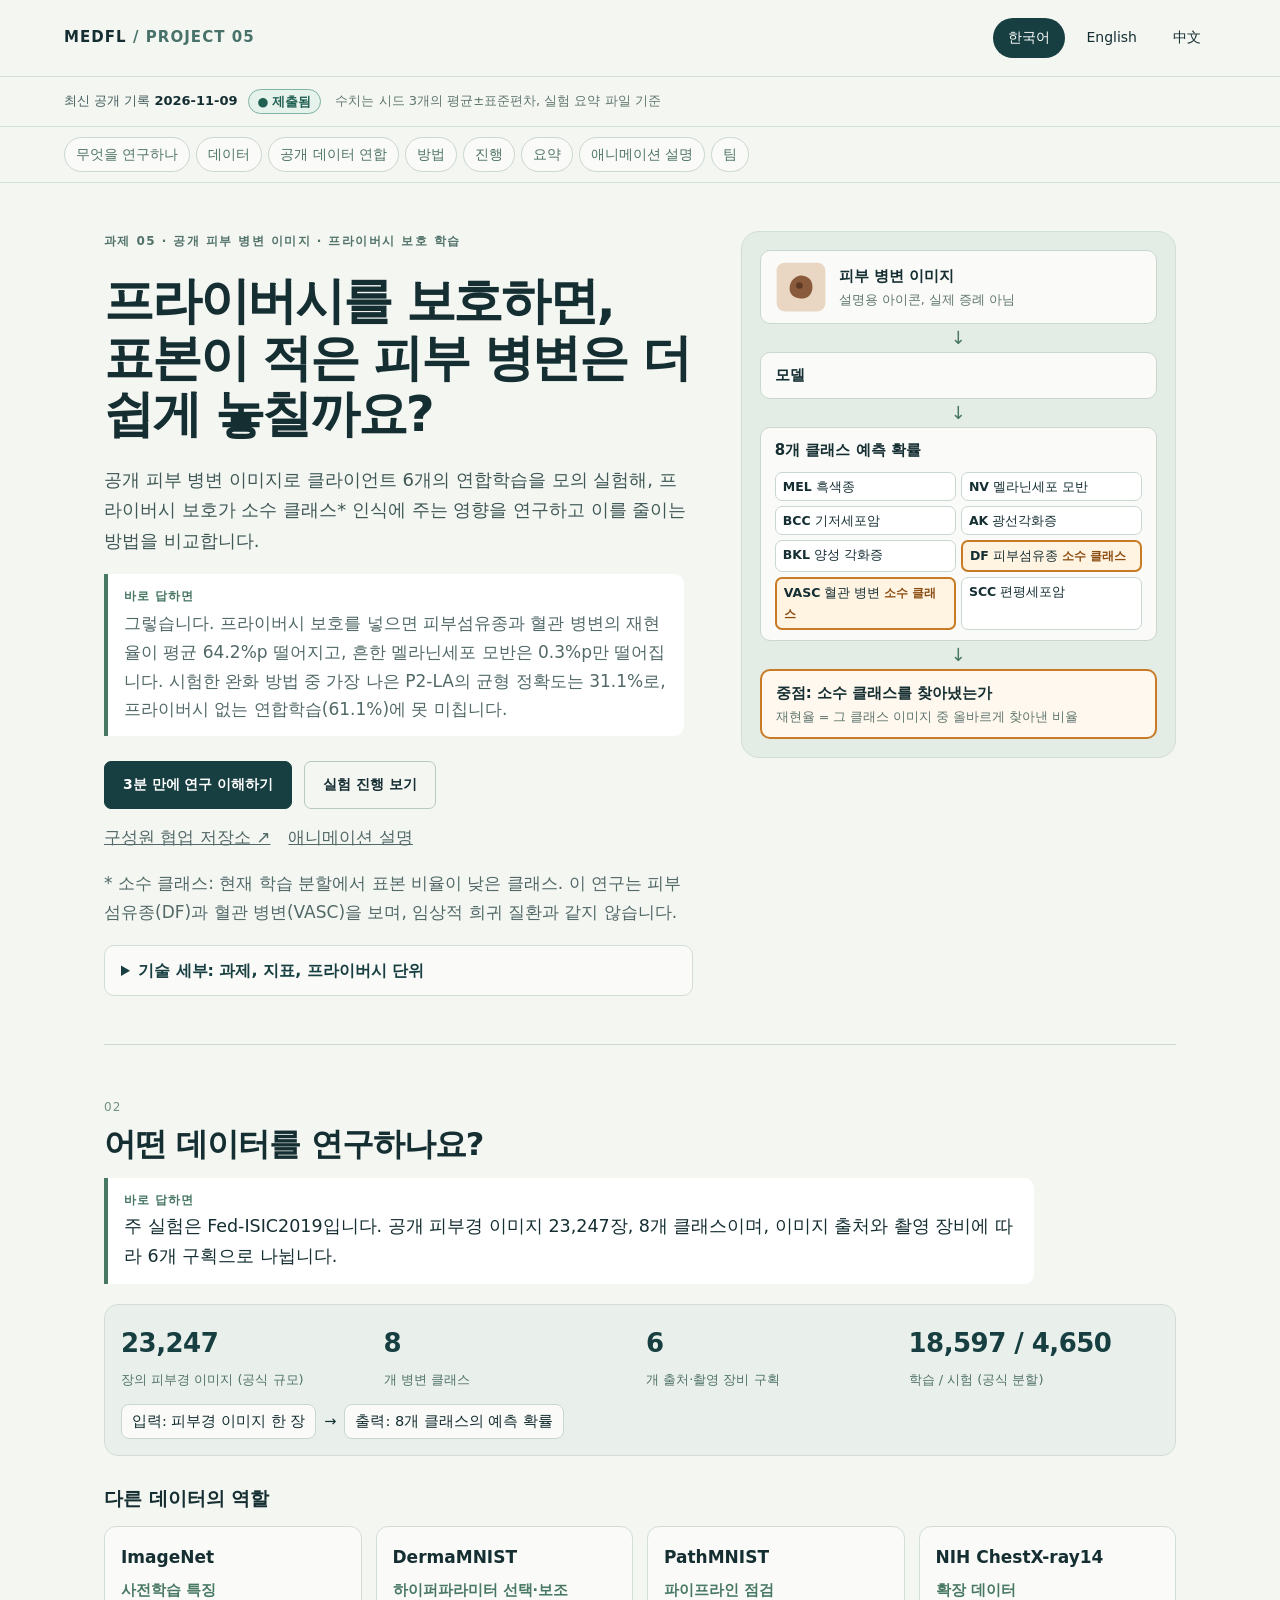
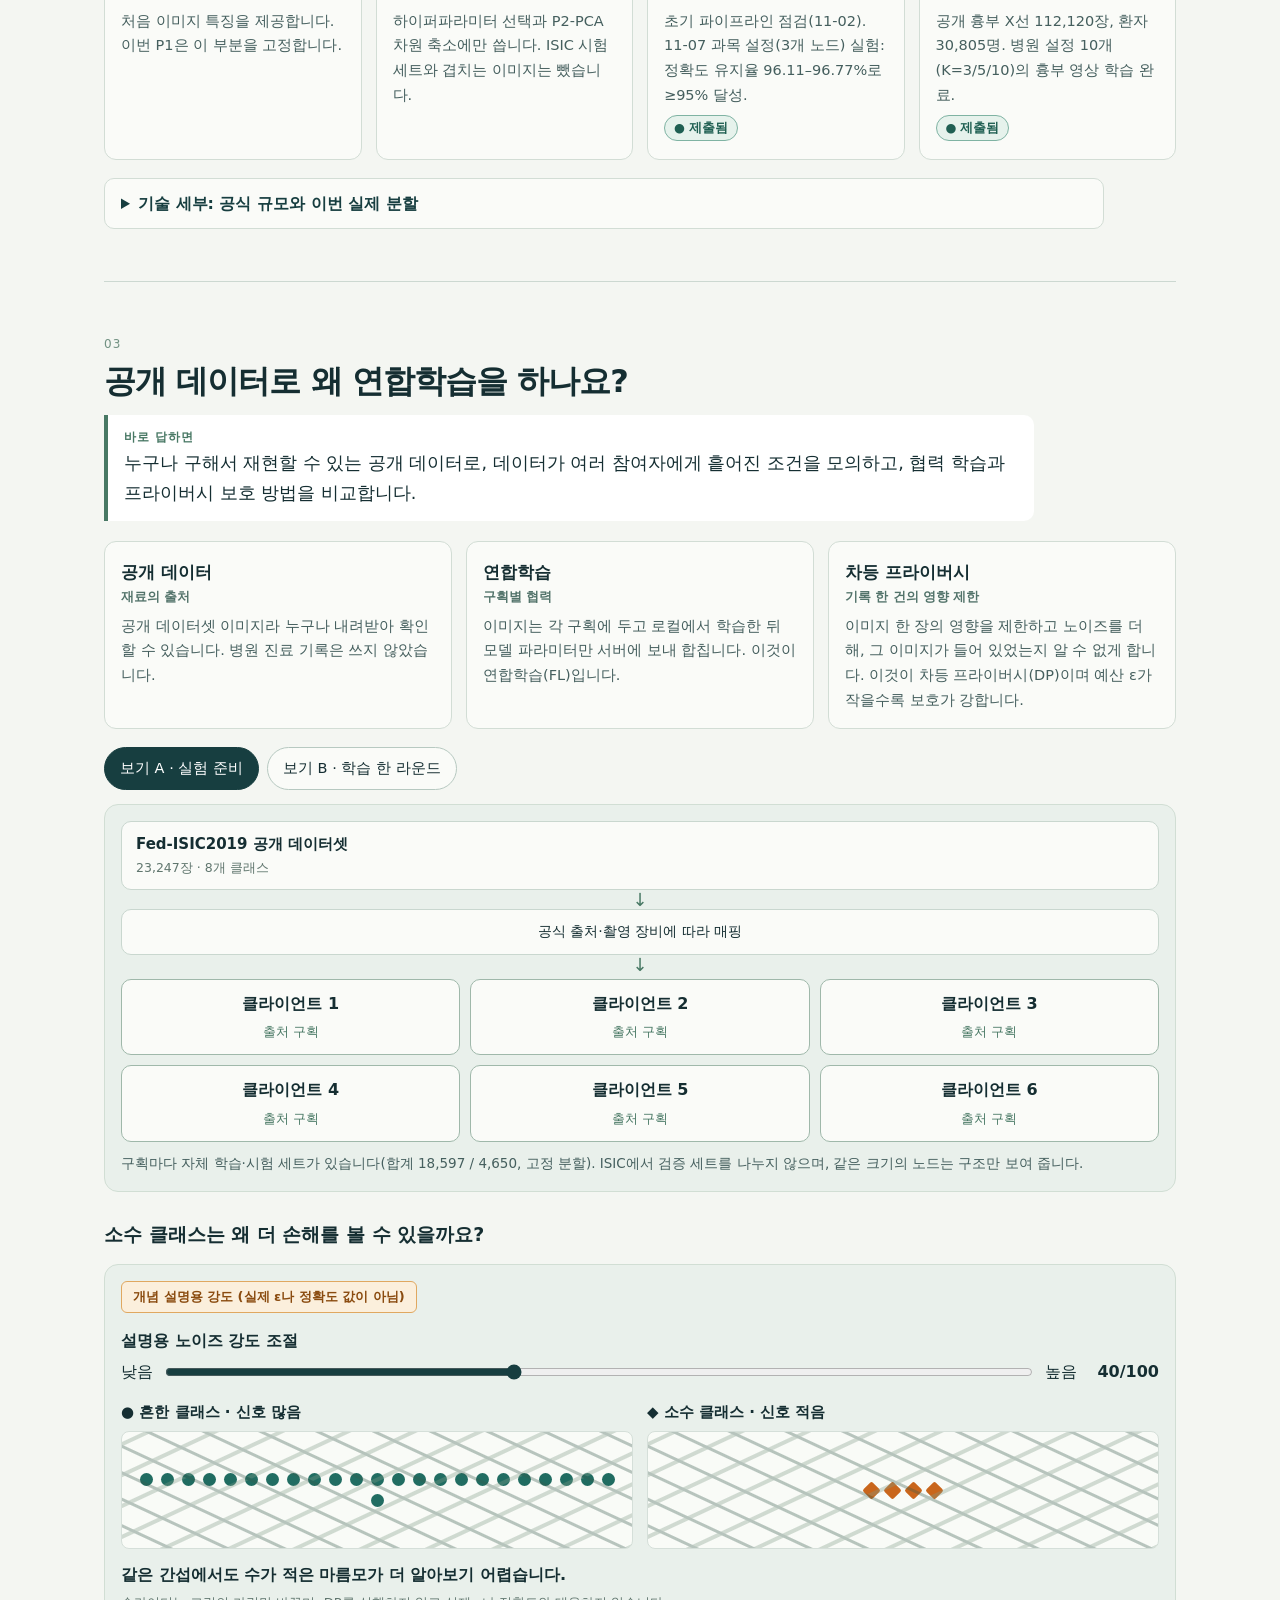
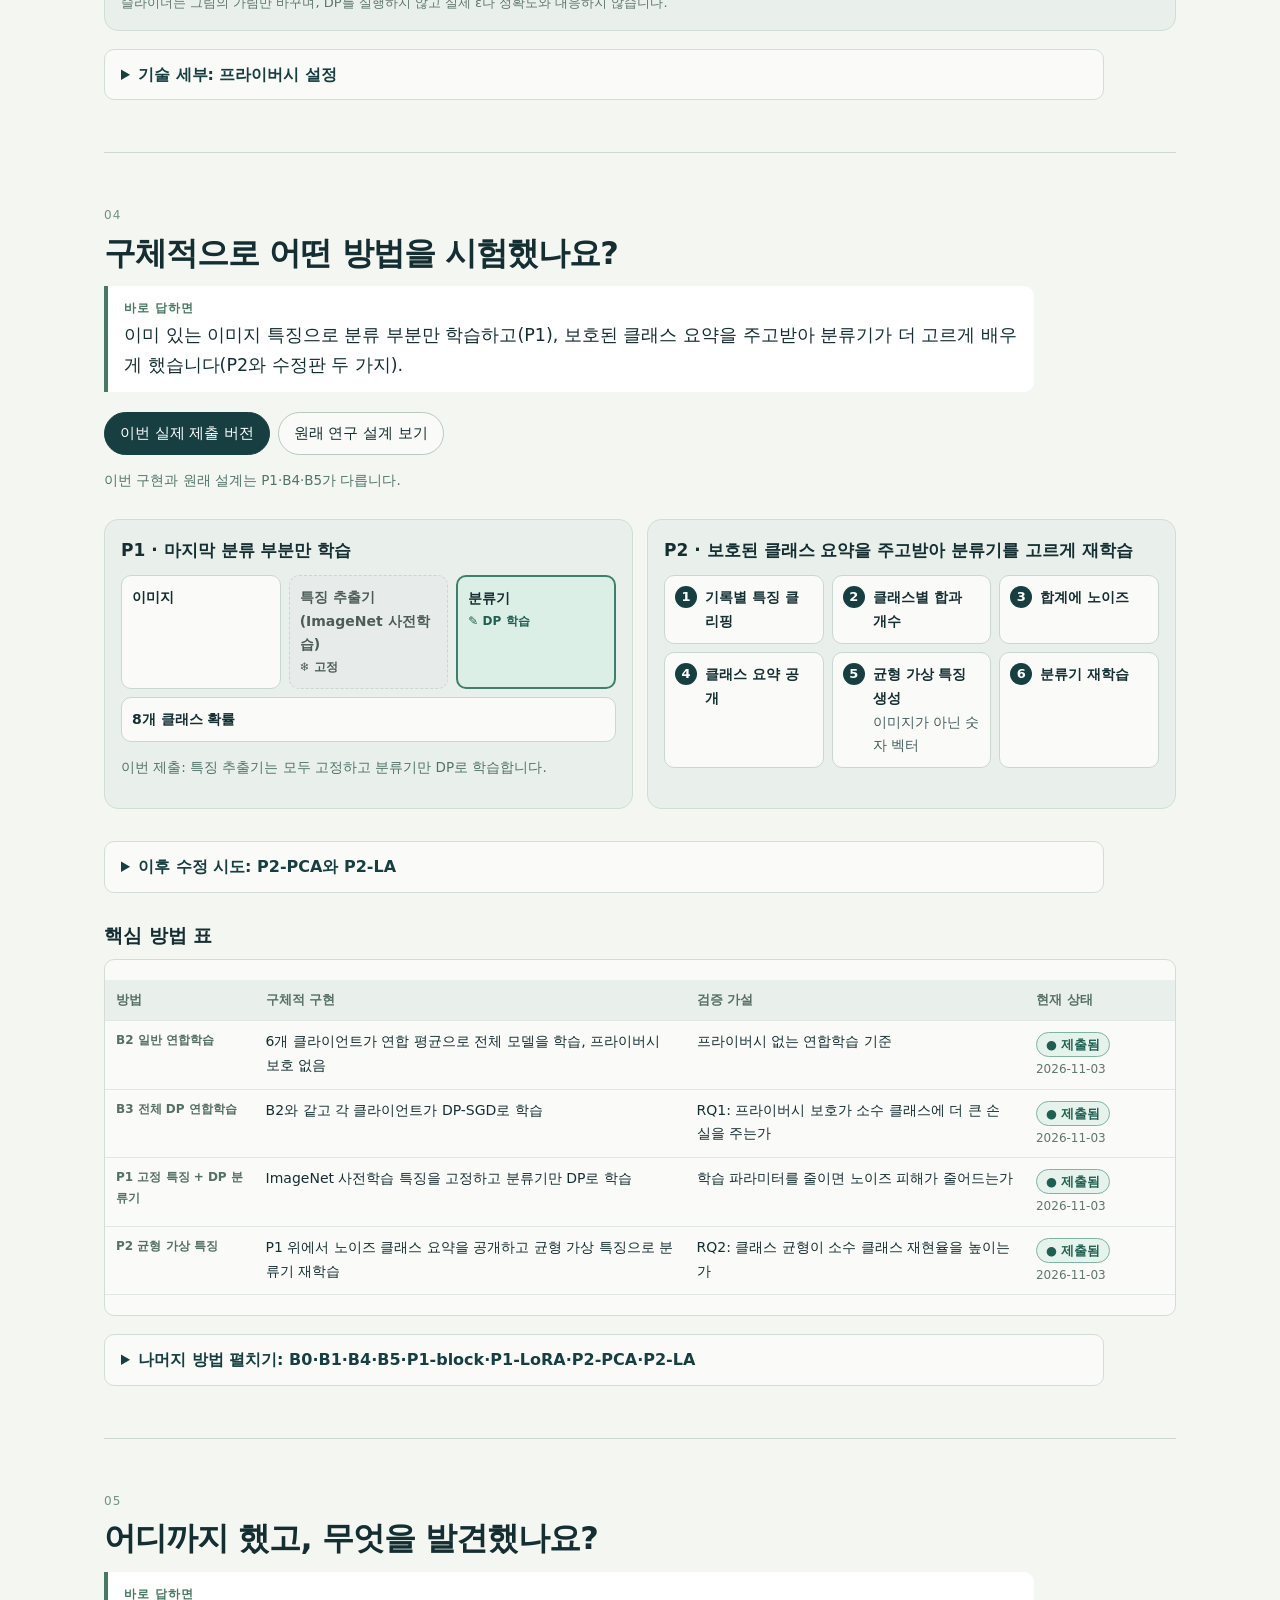
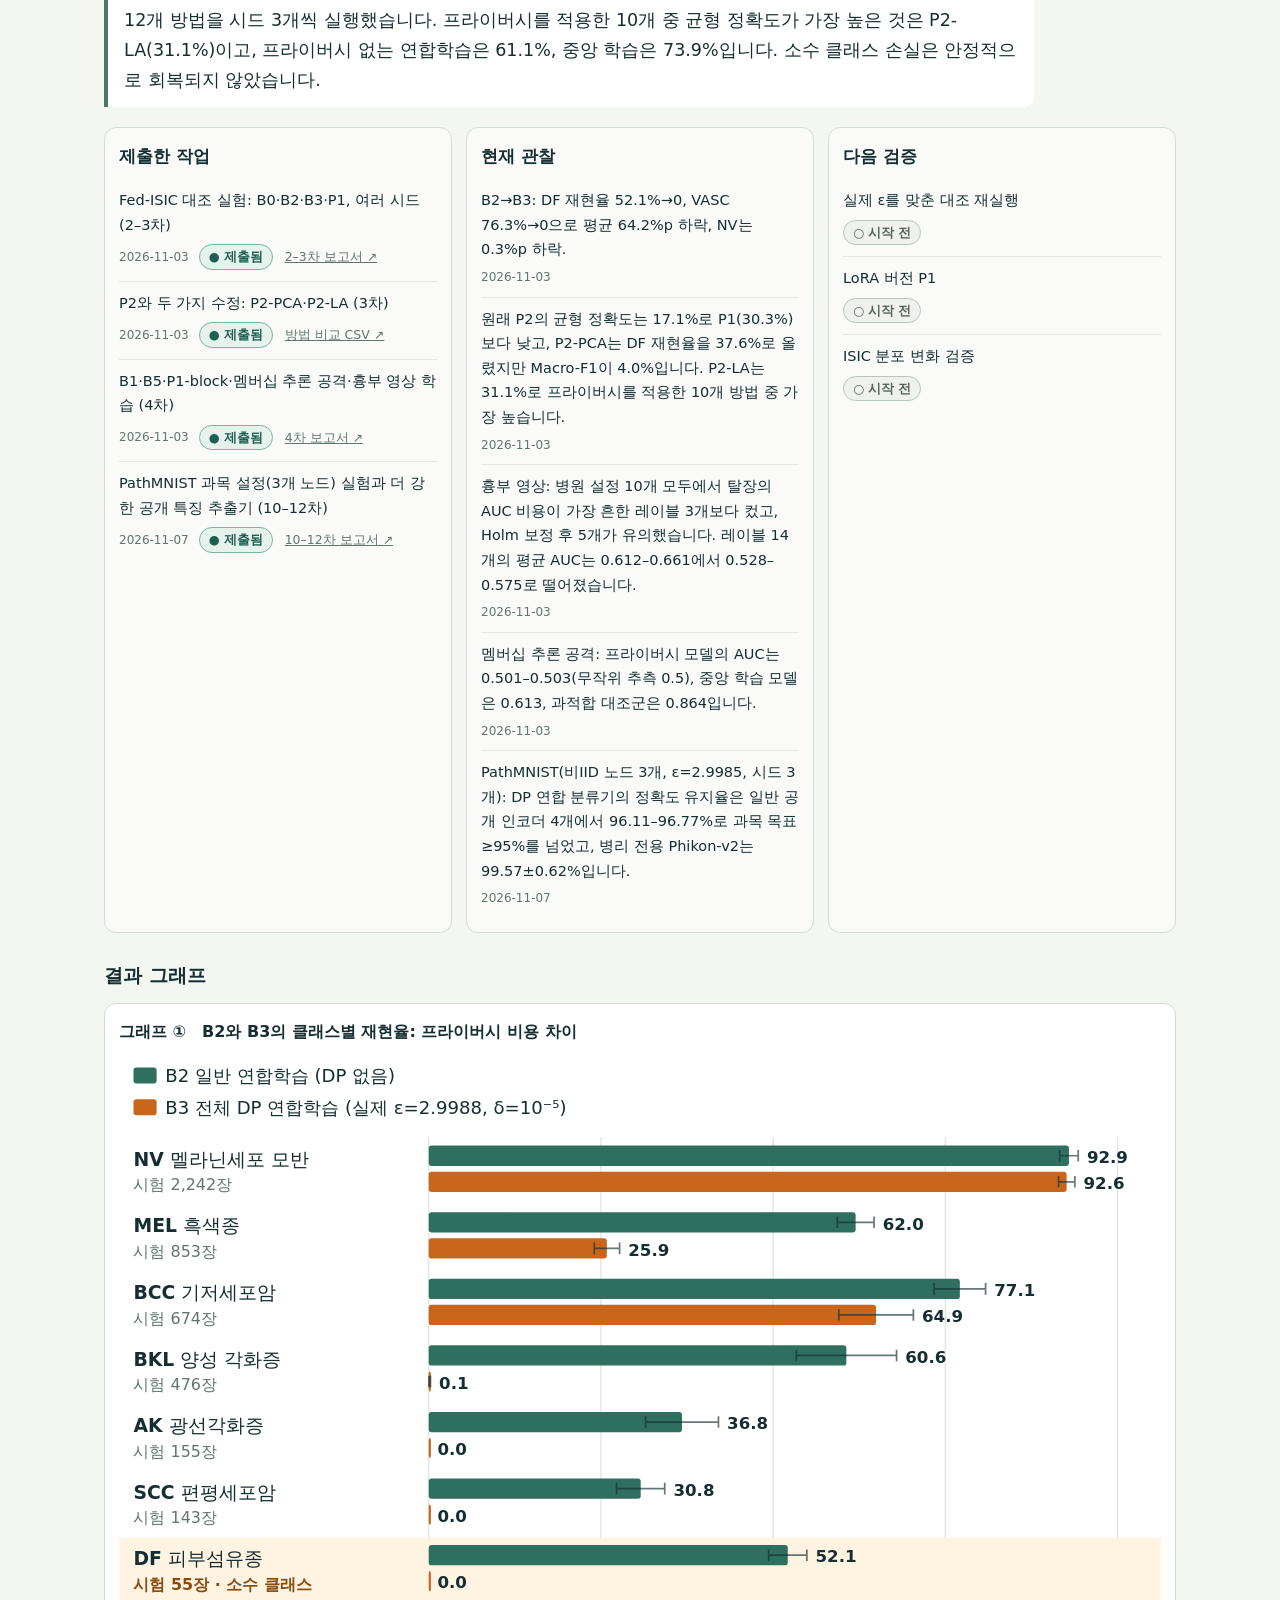
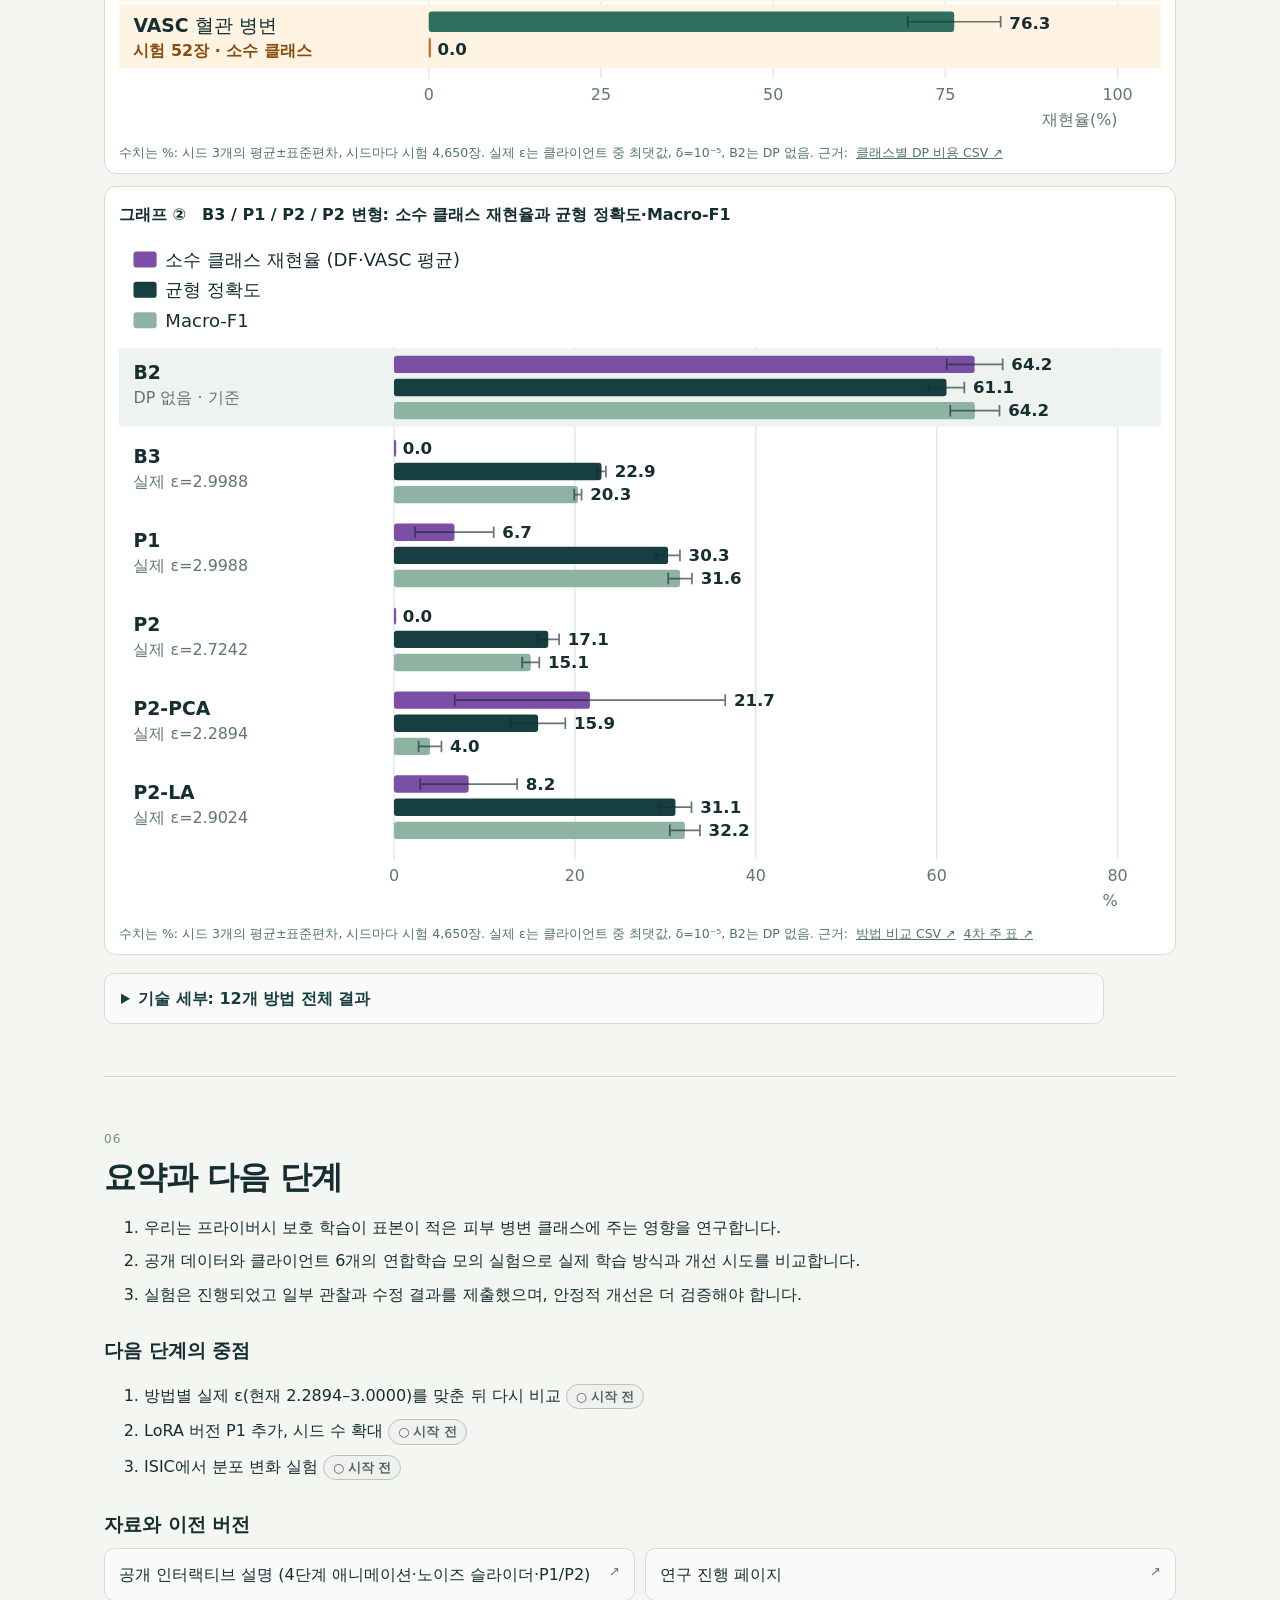
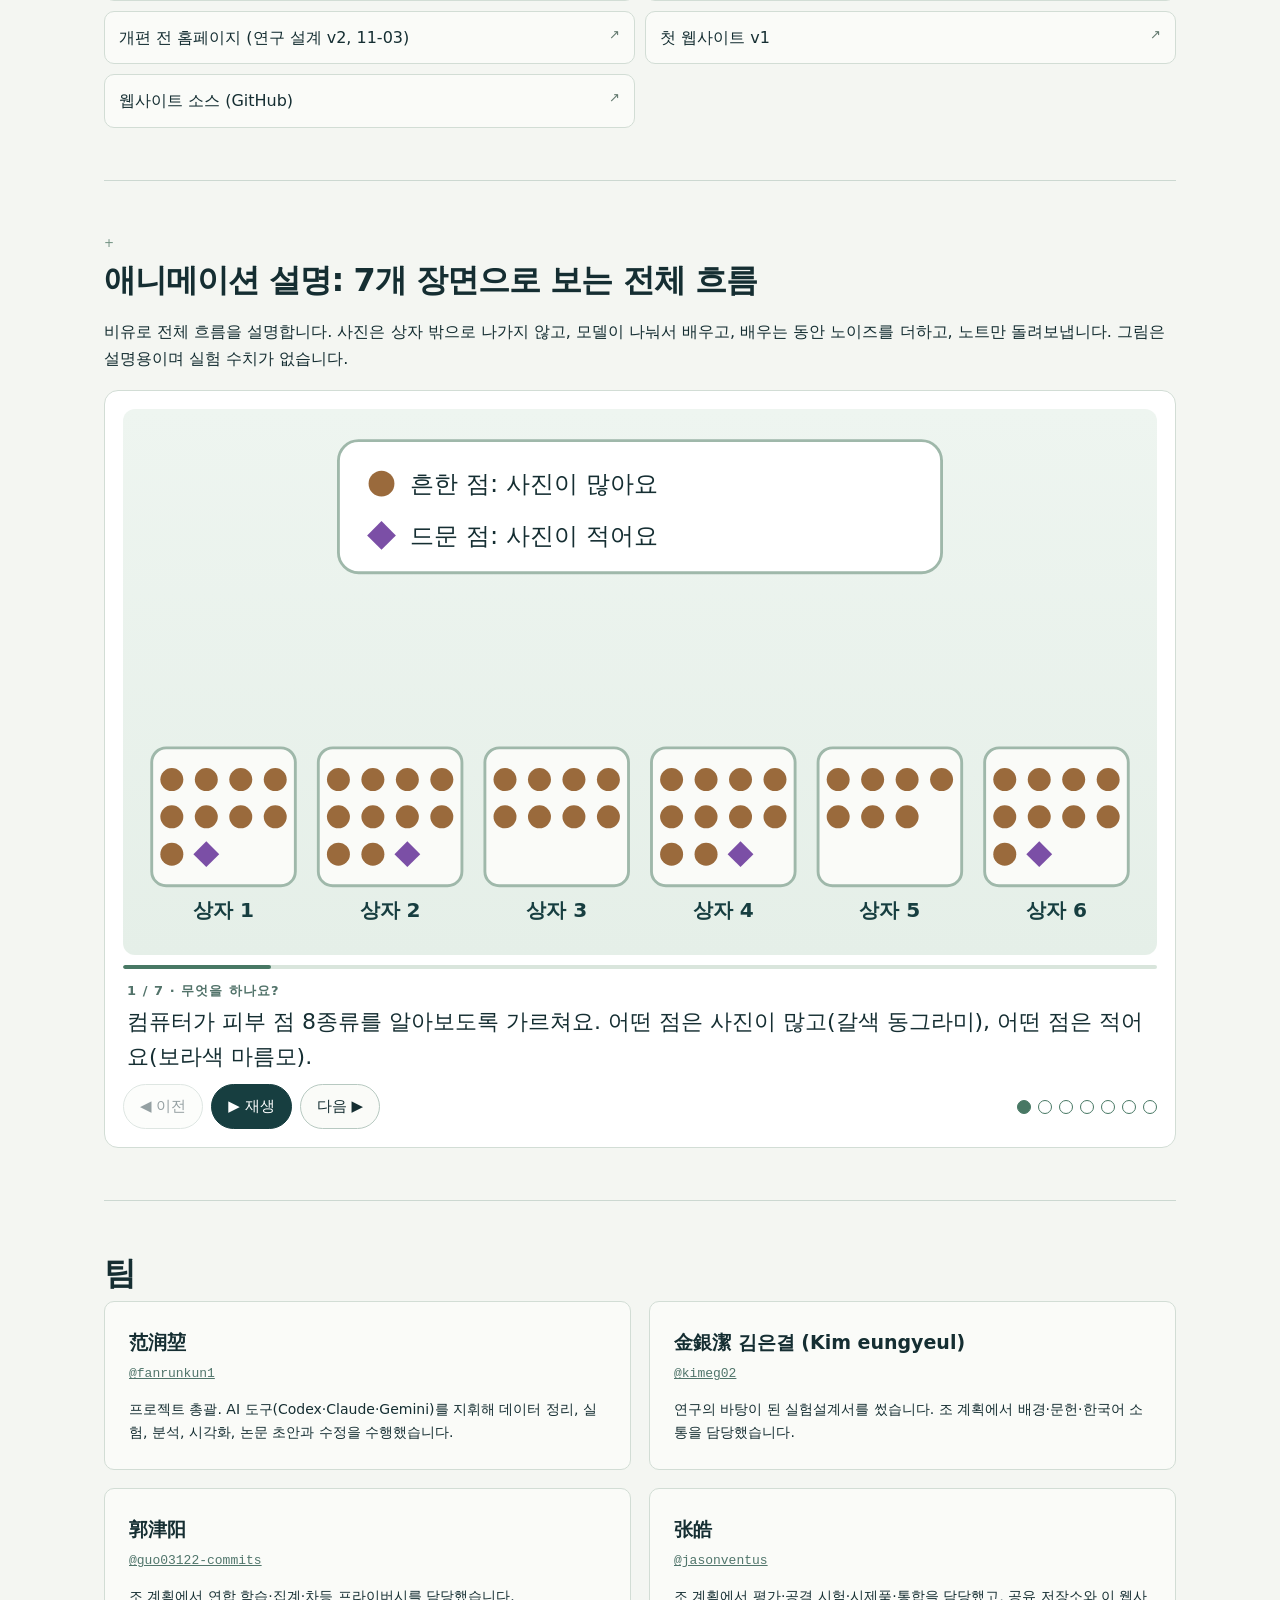
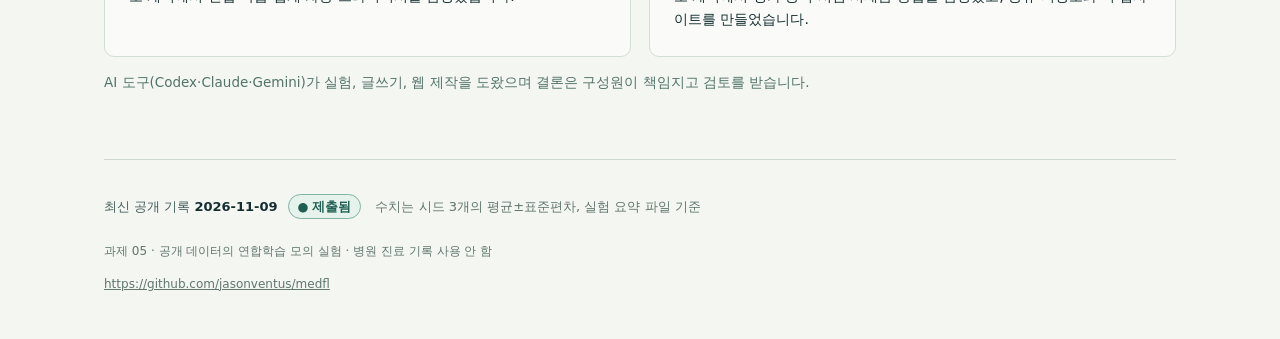
==== commit 78629ff8: "web: publish experiment results, optimize copy, rename the animated explainer · 결과 공개 · 公开实验结果 - Res" ====
--- a/index.html
+++ b/index.html
@@ -1,2 +1,2 @@
 <!doctype html><html translate="no" lang="ko"><head><meta charset="utf-8"><meta name="google" content="notranslate"><meta name="viewport" content="width=device-width,initial-scale=1"><meta name="description" content="과제 05: 공개 피부 병변 이미지로 클라이언트 6개의 연합학습을 모의 실험하고, 프라이버시 보호가 소수 클래스 인식에 주는 영향을 연구합니다."><title>MedFL · 프라이버시 보호 학습과 소수 클래스</title><link rel="alternate" hreflang="ko" href="index.html"><link rel="alternate" hreflang="en" href="en.html"><link rel="alternate" hreflang="zh" href="zh.html"><script>document.documentElement.classList.add("js")</script><style>*{box-sizing:border-box}html{scroll-behavior:smooth;scroll-padding-top:100px}body{margin:0;background:#f4f6f2;color:#152e32;font:16px/1.7 system-ui,-apple-system,BlinkMacSystemFont,"Segoe UI",sans-serif}a{color:inherit}a:focus-visible{outline:3px solid #e09b35;outline-offset:5px}header{position:sticky;top:0;z-index:5;background:#f4f6f2f5;border-bottom:1px solid #d5dfd9;padding:18px max(5vw,20px);display:flex;gap:20px;align-items:center;justify-content:space-between}.brand{font-size:15px;font-weight:750;text-decoration:none;letter-spacing:.07em}.brand span{color:#477169}nav{display:flex;gap:6px}nav a{padding:7px 14px;text-decoration:none;border:1px solid transparent;border-radius:30px;font-size:14px}nav a[aria-current=page]{background:#173e40;color:white}main{max-width:1200px;margin:auto;padding:0 5vw}.hero{display:grid;grid-template-columns:1.25fr 1fr;gap:65px;padding:80px 0 55px;align-items:center}.eyebrow{font-size:12px;color:#52736a;font-weight:750;letter-spacing:.12em}.hero h1{font-size:clamp(36px,4.6vw,66px);line-height:1.13;letter-spacing:-.045em;margin:22px 0}.hero p{color:#526968;max-width:580px;font-size:17px}.links{display:flex;flex-wrap:wrap;gap:12px;margin-top:25px}.button{display:inline-block;text-decoration:none;border-radius:7px;border:1px solid #b7c9c1;padding:11px 18px;font-size:14px;font-weight:650}.button.primary{background:#173e40;color:white;border-color:#173e40}.diagram{background:#e4ece6;border:1px solid #d1ded4;border-radius:18px;padding:28px}.diagram svg{display:block;width:100%;height:auto}.diagram p{font-size:13px;text-align:center;margin:12px 0 0}.notice{padding:17px 22px;border-left:3px solid #bc8532;background:#f1ebdc;font-size:14px}.metrics{display:grid;grid-template-columns:repeat(3,1fr);padding:30px 0;border-bottom:1px solid #ccd8d1}.metric{padding:5px 25px;border-right:1px solid #ccd8d1}.metric:first-child{padding-left:0}.metric:last-child{border:0}.metric strong{display:block;font-size:30px;line-height:1.25}.metric span{font-size:13px;color:#5e716b}.section{padding:50px 0;border-bottom:1px solid #ccd8d1}.section h2{font-size:27px;letter-spacing:-.03em;margin:0 0 20px}.section p{max-width:930px;color:#455f5e}.section-num{color:#729283;font-size:12px;display:block;letter-spacing:.1em;margin-bottom:7px}.team{display:grid;grid-template-columns:repeat(2,1fr);gap:18px}.person{padding:24px;border:1px solid #d2ddd5;border-radius:10px;background:#fafbf8}.person h3{margin:0;font-size:19px}.person .handle{font:13px/1.5 ui-monospace,monospace;color:#50756b}.person p{font-size:14px;margin:12px 0 0}.person small{display:block;color:#6b7d74;margin-top:10px}.flow{counter-reset:n;list-style:none;padding:0}.flow li{counter-increment:n;position:relative;padding:0 0 23px 48px;max-width:900px}.flow li:before{content:counter(n,decimal-leading-zero);position:absolute;left:0;top:0;font:14px/28px ui-monospace,monospace;color:#487864;border-bottom:1px solid #acc5b5}.tool-list{padding-left:20px}.tool-list li{margin:14px 0;max-width:900px}.docs{display:grid;grid-template-columns:repeat(2,1fr);gap:12px}.doc{display:flex;justify-content:space-between;gap:10px;border-bottom:1px solid #ccd8d1;padding:14px 2px;text-decoration:none}.doc:hover{color:#14755a}.access{font-size:13px;color:#61786e}.prompt{white-space:pre-wrap;word-break:break-word;background:#e8eee7;border:1px solid #d0ddd0;border-radius:8px;padding:22px;font:14px/1.8 system-ui}.footer{max-width:1200px;margin:auto;padding:32px 5vw 45px;color:#60766e;font-size:12px}.footer strong{display:block;color:#274c43;font-size:13px;margin-bottom:8px}@media(max-width:760px){header{padding:13px 18px;gap:6px}.brand{font-size:12px;letter-spacing:0}nav a{padding:6px 9px;font-size:12px}.hero{grid-template-columns:1fr;gap:25px;padding:40px 0 30px}.diagram{padding:15px}.hero h1{font-size:40px}.team,.docs{grid-template-columns:1fr}.metric{padding:5px 10px}.metric strong{font-size:25px}.metric span{font-size:11px}.section{padding:35px 0}.section h2{font-size:24px}}@media(prefers-reduced-motion:reduce){html{scroll-behavior:auto}}
-[lang=ko] h1,[lang=ko] h2{word-break:keep-all}.versionbar{display:flex;flex-wrap:wrap;gap:16px;font-size:12px;padding:18px 0;border-bottom:1px solid #ccd8d1}.tablewrap{overflow-x:auto}table{width:100%;border-collapse:collapse;font-size:14px;margin:20px 0}th,td{text-align:left;vertical-align:top;padding:14px 12px;border-bottom:1px solid #ccd8d1}th{color:#557065;font-size:12px}td:first-child{font-weight:650;white-space:nowrap}.hero{padding-top:55px}.versionpill{font-size:11px;display:inline-block;background:#dce9df;border-radius:4px;padding:4px 8px;margin-top:18px}.diagram h3{font-size:18px;margin:0 0 10px}.diagram ol{padding-left:22px;font-size:14px}.diagram li{margin:12px 0}.toc{display:flex;flex-wrap:wrap;gap:15px;font-size:13px;padding:20px 0}.toc a{color:#507468}.source-note{font-size:13px;color:#60766e}.diagram .budget{font-size:30px;text-align:left;font-weight:700}.diagram .sub{font-size:12px;text-align:left}@media(max-width:760px){.hero h1{font-size:36px}th,td{padding:12px 8px;font-size:12px}.versionbar{gap:10px}.brand span{display:none}}@media(prefers-reduced-motion:reduce){html{scroll-behavior:auto}}.skip{position:absolute;left:-999px}.skip:focus{left:12px;top:12px;z-index:9;background:#fff;padding:8px 12px;border-radius:6px}header{flex-wrap:wrap}.langs a{white-space:nowrap}.recordbar{display:flex;flex-wrap:wrap;gap:6px 10px;align-items:center;font-size:13px;color:#455f5e;padding:10px max(5vw,20px);border-bottom:1px solid #d5dfd9;margin:0}.rec-label b{color:#152e32}.rec-note{color:#60766e}.toc{display:flex;flex-wrap:wrap;gap:4px 6px;padding:10px max(5vw,20px);border-bottom:1px solid #d5dfd9;background:#f4f6f2}.toc a{font-size:13.5px;text-decoration:none;padding:5px 11px;border-radius:999px;border:1px solid #c9d7cf;background:#fafbf8}.toc a:hover{border-color:#487864}.st{display:inline-flex;align-items:center;gap:4px;border-radius:999px;padding:1px 9px;font-size:12.5px;font-weight:700;border:1px solid;margin:2px 4px 2px 0;white-space:nowrap}.st-sub{color:#1f5f52;border-color:#7fb3a3;background:#e6f2ec}.st-pend{color:#8a4b0f;border-color:#e0a860;background:#fbefdc}.st-rev{color:#1d5e2e;border-color:#79b48a;background:#e3f3e6}.st-none{color:#55625d;border-color:#b9c4bf;background:#eef1ee}.mod{padding:52px 0;border-bottom:1px solid #ccd8d1}.mod h2{font-size:clamp(24px,3vw,32px);letter-spacing:-.03em;line-height:1.3;margin:0 0 6px}.alias{position:absolute;width:0;height:0;overflow:hidden}.hero{grid-template-columns:1.15fr .85fr;gap:48px;padding:48px 0;align-items:start}.hero h1{font-size:clamp(30px,3.9vw,52px)}.hero .sub{font-size:18px;color:#3f5856;max-width:640px}.answer{font-size:17.5px;line-height:1.7;color:#152e32;background:#fff;border-left:4px solid #487864;padding:12px 16px;border-radius:0 10px 10px 0;max-width:930px;margin:12px 0 20px}.answer b{display:block;font-size:12px;letter-spacing:.08em;color:#487864;margin-bottom:2px}.minor-links{display:flex;flex-wrap:wrap;gap:6px 18px;font-size:14px;margin:14px 0 0}.def{font-size:13.5px;color:#52736a;max-width:640px}.fig{background:#e9f0eb;border:1px solid #d1ded4;border-radius:14px;padding:16px;margin:14px 0}.fig-h{margin:0 0 10px;font-size:17px}.flow1{margin:0;background:#e4ece6;border:1px solid #d1ded4;border-radius:18px;padding:18px;display:grid;gap:4px}.f-box{background:#fafbf8;border:1px solid #c9d7cf;border-radius:10px;padding:10px 14px}.f-box b{display:block;font-size:15px}.f-box small{display:block;font-size:12.5px;color:#60766e}.f-img{display:flex;gap:12px;align-items:center}.lesion{width:52px;height:52px;flex:none}.f-focus{border:2px solid #c97a24;background:#fff8ee}.f-thin{text-align:center;font-size:14px}.f-arrow{text-align:center;color:#487864;font-size:18px;line-height:1.1}.flow1 figcaption{font-size:13px;color:#52736a;margin-top:6px}.chips{list-style:none;padding:0;margin:8px 0 0;display:grid;grid-template-columns:1fr 1fr;gap:5px}.chip{font-size:12.5px;border:1px solid #c9d7cf;border-radius:7px;padding:3px 7px;background:#fff}.chip b{font-size:12.5px;display:inline}.chip.minor{border:2px solid #c97a24;background:#fff3e2}.chip em{font-style:normal;font-weight:700;color:#8a4b0f;font-size:11.5px}details.tech{margin:18px 0 0;border:1px solid #d2ddd5;border-radius:10px;background:#fafbf8;padding:0 16px;max-width:1000px}details.tech summary{padding:11px 0;font-weight:700;cursor:pointer;color:#173e40}details.tech[open] summary{border-bottom:1px solid #e1e8e3}.tech-body{padding:10px 0 14px;font-size:14.5px}.tech-body ul{margin:0;padding-left:20px}.tech-body li{margin:6px 0}.dataset .stats{display:grid;grid-template-columns:repeat(4,1fr);gap:12px}.stat strong{display:block;font-size:26px;letter-spacing:-.02em;color:#173e40}.stat span{font-size:13px;color:#52736a}.io{display:flex;flex-wrap:wrap;gap:8px;align-items:center;margin:12px 0 0;font-size:14.5px}.io span:not([aria-hidden]){background:#fafbf8;border:1px solid #c9d7cf;border-radius:8px;padding:4px 10px}.sub-h{margin:26px 0 8px;font-size:19px}.cards2,.cards3,.cards4{display:grid;gap:14px;margin:12px 0}.cards2{grid-template-columns:1fr 1fr}.cards3{grid-template-columns:repeat(3,1fr)}.cards4{grid-template-columns:repeat(4,1fr)}.card{background:#fafbf8;border:1px solid #d2ddd5;border-radius:12px;padding:16px}.card h3{margin:0 0 6px;font-size:17px}.card p{margin:6px 0 0;font-size:14.5px;color:#455f5e}.card .role{font-weight:700;color:#487864;margin:0}.concept h3 small{display:block;font-size:12.5px;color:#52736a;font-weight:600}.obs{font-weight:700;color:#8a4b0f!important}.tabs{display:flex;flex-wrap:wrap;gap:8px;margin:18px 0 6px}.tabs button{font:inherit;font-size:14.5px;padding:8px 15px;border-radius:999px;border:1px solid #b7c9c1;background:#fafbf8;color:#152e32;cursor:pointer}.tabs button[aria-selected=true],.tabs button[aria-pressed=true]{background:#173e40;color:#fff;border-color:#173e40}button:focus-visible,summary:focus-visible,.tablewrap:focus-visible{outline:3px solid #e09b35;outline-offset:3px}.va-grid{list-style:none;padding:0;margin:4px 0;display:grid;grid-template-columns:repeat(3,1fr);gap:10px}.va-node{background:#fafbf8;border:1px solid #9fb8aa;border-radius:10px;padding:10px;text-align:center}.va-node b{display:block}.va-node span{font-size:13px;color:#487864}.va-node small{display:block;font-size:12px;color:#60766e}.va-note{font-size:13.5px;color:#455f5e;margin:10px 0 0}.arch{list-style:none;padding:0;margin:0;display:flex;flex-wrap:wrap;gap:8px;align-items:stretch}.arch li{flex:1 1 120px;border-radius:10px;padding:10px;border:1px solid #c9d7cf;background:#fafbf8;position:relative}.arch li b{display:block;font-size:14px}.arch li small{display:block;font-size:12px;font-weight:700}.arch li.a-frozen{background:#e7ebe9;border-style:dashed;color:#4d5c57}.arch li.a-frozen small:before{content:"❄ "}.arch li.a-train{background:#dcefe6;border:2px solid #3f7f6d}.arch li.a-train small{color:#1f5f52}.arch li.a-train small:before{content:"✎ "}.two-fig{display:grid;grid-template-columns:1fr 1fr;gap:14px}.pipe6{list-style:none;padding:0;margin:0;display:grid;grid-template-columns:repeat(3,1fr);gap:8px;counter-reset:s}.pipe6 li{counter-increment:s;background:#fafbf8;border:1px solid #c9d7cf;border-radius:10px;padding:10px 10px 10px 40px;position:relative;font-size:13.5px}.pipe6 li:before{content:counter(s);position:absolute;left:10px;top:10px;width:22px;height:22px;border-radius:50%;background:#173e40;color:#fff;font-weight:700;font-size:13px;display:grid;place-items:center}.pipe6 b{display:block;font-size:14px}.pipe6 span{color:#455f5e}.v-orig{display:none}html:not(.js) .v-orig{display:block}html:not(.js) span.v-orig{display:inline}html:not(.js) span.v-sub:after{content:" / "}.js .vlab{display:none}.vlab{font-style:normal;font-weight:700;color:#487864}.ver-orig .v-sub{display:none}.ver-orig .v-orig{display:block}.ver-orig span.v-orig{display:inline}.tablewrap{overflow-x:auto;margin:8px 0;border:1px solid #d2ddd5;border-radius:10px;background:#fafbf8}.tablewrap table{border-collapse:collapse;width:100%;min-width:680px;font-size:14px}.tablewrap th,.tablewrap td{text-align:left;vertical-align:top;padding:9px 11px;border-bottom:1px solid #e1e8e3}.tablewrap thead th{background:#e9f0eb;font-size:13px}.stc{min-width:150px}.date{display:inline-block;font-size:12px;color:#60766e;margin-right:6px}td small.date{display:block}.swipe{display:none;margin:6px 10px 0;font-size:12px;color:#60766e}.board{display:grid;grid-template-columns:repeat(3,1fr);gap:14px;margin:8px 0}.board .col{background:#fafbf8;border:1px solid #d2ddd5;border-radius:12px;padding:14px}.board h3{margin:0 0 8px;font-size:17px}.board ul{list-style:none;padding:0;margin:0}.board li{padding:9px 0;border-top:1px solid #e1e8e3;font-size:14.5px}.board li:first-child{border-top:0}.meta{margin:5px 0 0;font-size:12.5px;color:#60766e;display:flex;flex-wrap:wrap;align-items:center;gap:2px 4px}.ev{font-size:12.5px;margin-left:4px}.evgrid{display:grid;grid-template-columns:1fr 1fr;gap:14px}.evcard{border:2px dashed #b7c9c1;border-radius:12px;padding:16px;background:#fff}.evcard h4{margin:0 0 6px;font-size:16px}.pending{font-weight:750;color:#8a4b0f;margin:0 0 8px}.evcard dl{display:grid;grid-template-columns:auto 1fr;gap:4px 12px;margin:0;font-size:14px}.evcard dt{font-weight:700;color:#455f5e}.evcard dd{margin:0}.null{color:#8a4b0f;font-weight:700}.results-t code{font-size:12.5px}.sum3,.next3{max-width:930px}.sum3 li,.next3 li{margin:6px 0}.small{font-size:13.5px;color:#52736a}.src{font-size:13px}.src a{margin-right:12px}.footer .recordbar{border:0;padding:0 0 8px}.docs{display:grid;grid-template-columns:repeat(2,1fr);gap:10px}.doc{display:flex;justify-content:space-between;gap:10px;text-decoration:none;border:1px solid #d2ddd5;border-radius:10px;padding:12px 14px;background:#fafbf8}@media(max-width:980px){.hero{grid-template-columns:1fr}.cards4{grid-template-columns:1fr 1fr}.two-fig{grid-template-columns:1fr}.pipe6{grid-template-columns:1fr 1fr}}@media(max-width:760px){.dataset .stats{grid-template-columns:1fr 1fr}.cards2,.cards3,.cards4,.board,.evgrid,.docs{grid-template-columns:1fr}.va-grid{grid-template-columns:1fr 1fr}.pipe6{grid-template-columns:1fr}.swipe{display:block}.mod{padding:38px 0}.answer{font-size:16px}header{padding:12px 16px}main{padding:0 16px}.recordbar,.toc{padding-left:16px;padding-right:16px}}</style><link rel="stylesheet" href="assets/medfl.css"><link rel="stylesheet" href="assets/kids.css"></head><body><a class="skip" href="#main">본문으로 건너뛰기</a><header><a class="brand" href="index.html">MEDFL <span>/ PROJECT 05</span></a><nav class="langs" aria-label="Language / 언어 / 语言"><a lang="ko" hreflang="ko" href="index.html" data-lang-link aria-current="page">한국어</a><a lang="en" hreflang="en" href="en.html" data-lang-link>English</a><a lang="zh" hreflang="zh" href="zh.html" data-lang-link>中文</a></nav></header><div class="recordbar" role="note"><span class="rec-label">최신 공개 기록 <b>2026-11-09</b></span><span class="st st-sub"><span aria-hidden="true">●</span> 제출됨</span><span class="st st-pend"><span aria-hidden="true">◐</span> 검토 대기</span><span class="rec-note">상세 수치는 비공개 연구 저장소에 보관</span></div><nav class="toc" aria-label="페이지 목차"><a href="#what">무엇을 연구하나</a><a href="#data">데이터</a><a href="#public-fl">공개 데이터 연합</a><a href="#methods">방법</a><a href="#progress">진행</a><a href="#summary">요약</a><a href="#kids">초등학생용</a><a href="#team">팀</a></nav><main id="main"><section class="hero mod" id="what" aria-labelledby="what-h"><span id="s0" class="alias"></span><div class="hero-text"><div class="eyebrow">과제 05 · 공개 피부 병변 이미지 · 프라이버시 보호 학습</div><h1 id="what-h">프라이버시를 보호하면, 표본이 적은 피부 병변은 더 쉽게 놓칠까요?</h1><p class="sub">공개 피부 병변 이미지로 클라이언트 6개의 연합학습을 모의 실험해, 프라이버시 보호가 소수 클래스* 인식에 주는 영향을 연구하고 이를 줄이는 방법을 비교합니다.</p><p class="answer"><b>바로 답하면</b>지금까지의 관찰로는 그렇습니다. 프라이버시 보호를 넣으면 피부섬유종과 혈관 병변이 흔한 멜라닌세포 모반보다 크게 떨어지고, 시험한 완화 방법은 아직 안정적으로 개선하지 못했습니다. 결과는 검토 대기입니다.</p><div class="links"><a class="button primary" href="#data">3분 만에 연구 이해하기</a><a class="button" href="progress.html?lang=ko">실험 진행 보기</a></div><p class="minor-links"><a href="https://github.com/jasonventus/medfl">구성원 협업 저장소 ↗</a><a href="#kids">초등학생용 애니메이션</a></p><p class="def">* 소수 클래스: 현재 학습 분할에서 표본 비율이 낮은 클래스. 이 연구는 피부섬유종(DF)과 혈관 병변(VASC)을 보며, 임상적 희귀 질환과 같지 않습니다.</p><details class="tech"><summary>기술 세부: 과제, 지표, 프라이버시 단위</summary><div class="tech-body"><ul><li>과제: Fed-ISIC2019의 8개 클래스 피부 병변 분류.</li><li>지표: 클래스별 재현율, 균형 정확도(8개 클래스 재현율의 평균), Macro-F1(8개 클래스 F1의 평균).</li><li>프라이버시: 이미지/표본 단위 차등 프라이버시(DP-SGD 학습, RDP 회계), 모델마다 목표 상한 ε≤3. 이미지 단위 보호가 곧 환자 단위 보호는 아닙니다.</li><li>적용 범위: 공개 데이터의 연합학습 모의 실험, 출처 구획 6개.</li></ul></div></details></div><figure class="flow1" aria-label="이미지 한 장이 들어가면 8개 클래스마다 확률이 나오고, 우리는 소수 클래스의 재현율을 봅니다."><div class="f-box f-img"><svg class="lesion" viewBox="0 0 64 64" aria-hidden="true"><rect x="2" y="2" width="60" height="60" rx="10" fill="#e9d6c3"/><path d="M18 34c0-10 8-17 16-16 9 1 13 8 12 16-1 9-8 13-15 12-8-1-13-5-13-12z" fill="#8a5a3c"/><circle cx="30" cy="30" r="4" fill="#5d3a26"/></svg><div><b>피부 병변 이미지</b><small>설명용 아이콘, 실제 증례 아님</small></div></div><div class="f-arrow" aria-hidden="true">↓</div><div class="f-box"><b>모델</b></div><div class="f-arrow" aria-hidden="true">↓</div><div class="f-box"><b>8개 클래스 예측 확률</b><ul class="chips"><li class="chip"><b>MEL</b> 흑색종</li><li class="chip"><b>NV</b> 멜라닌세포 모반</li><li class="chip"><b>BCC</b> 기저세포암</li><li class="chip"><b>AK</b> 광선각화증</li><li class="chip"><b>BKL</b> 양성 각화증</li><li class="chip minor"><b>DF</b> 피부섬유종 <em>소수 클래스</em></li><li class="chip minor"><b>VASC</b> 혈관 병변 <em>소수 클래스</em></li><li class="chip"><b>SCC</b> 편평세포암</li></ul></div><div class="f-arrow" aria-hidden="true">↓</div><div class="f-box f-focus"><b>중점: 소수 클래스를 찾아냈는가</b><small>재현율 = 그 클래스 이미지 중 올바르게 찾아낸 비율</small></div></figure></section><section class="mod" id="data" aria-labelledby="data-h"><span id="s1" class="alias"></span><span class="section-num">02</span><h2 id="data-h">어떤 데이터를 연구하나요?</h2><p class="answer"><b>바로 답하면</b>주 실험은 Fed-ISIC2019입니다. 공개 피부경 이미지 23,247장, 8개 클래스이며, 이미지 출처와 촬영 장비에 따라 6개 구획으로 나뉩니다.</p><div class="fig dataset"><div class="stats"><div class="stat"><strong>23,247</strong><span>장의 피부경 이미지 (공식 규모)</span></div><div class="stat"><strong>8</strong><span>개 병변 클래스</span></div><div class="stat"><strong>6</strong><span>개 출처·촬영 장비 구획</span></div><div class="stat"><strong>18,597 / 4,650</strong><span>학습 / 시험 (공식 분할)</span></div></div><p class="io"><span>입력: 피부경 이미지 한 장</span><span aria-hidden="true">→</span><span>출력: 8개 클래스의 예측 확률</span></p></div><h3 class="sub-h">다른 데이터의 역할</h3><div class="cards4"><article class="card"><h3>ImageNet</h3><p class="role">사전학습 특징</p><p>처음 이미지 특징을 제공합니다. 이번 P1은 이 부분을 고정합니다.</p></article><article class="card"><h3>DermaMNIST</h3><p class="role">하이퍼파라미터 선택·보조</p><p>하이퍼파라미터 선택과 P2-PCA 차원 축소에만 씁니다. ISIC 시험 세트와 겹치는 이미지는 뺐습니다.</p></article><article class="card"><h3>PathMNIST</h3><p class="role">파이프라인 점검</p><p>초기 파이프라인 점검(11-02). 11-07에 과목 설정(3개 노드) 실험을 제출했습니다.</p><p class="stline"><span class="st st-sub"><span aria-hidden="true">●</span> 제출됨</span><span class="st st-pend"><span aria-hidden="true">◐</span> 검토 대기</span></p></article><article class="card"><h3>NIH ChestX-ray14</h3><p class="role">확장 데이터</p><p>공개 흉부 X선 112,120장, 환자 30,805명. 11-03 4차에서 흉부 영상 학습을 제출했습니다.</p><p class="stline"><span class="st st-sub"><span aria-hidden="true">●</span> 제출됨</span><span class="st st-pend"><span aria-hidden="true">◐</span> 검토 대기</span></p></article></div><details class="tech"><summary>기술 세부: 공식 규모와 이번 실제 분할</summary><div class="tech-body"><div class="tablewrap" tabindex="0" role="region" aria-label="기술 세부: 공식 규모와 이번 실제 분할"><p class="swipe">← 좌우로 밀어 보기 →</p><table><thead><tr><th scope="col"></th><th scope="col">공식 (FLamby)</th><th scope="col">이번 실제</th></tr></thead><tbody><tr><th scope="row">전체</th><td>23,247장</td><td>23,247장</td></tr><tr><th scope="row">학습</th><td>18,597장, 클라이언트 6개 (각 351–9,930장)</td><td>공식과 같음, 각 클라이언트가 로컬에서 학습</td></tr><tr><th scope="row">검증</th><td>따로 나누지 않음</td><td>ISIC 이미지를 쓰지 않음, 하이퍼파라미터는 DermaMNIST에서 선택</td></tr><tr><th scope="row">시험</th><td>4,650장, 클라이언트별 분할</td><td>4,650장, 클라이언트 6개를 합쳐 평가</td></tr></tbody></table></div><p>DermaMNIST와 ISIC는 모두 HAM10000에서 왔습니다. ISIC 시험 세트와의 중복을 뺀 뒤 남은 DermaMNIST 이미지는 ISIC 학습 세트에 들어 있습니다.</p><p class="src"><a href="https://github.com/owkin/FLamby/blob/main/flamby/datasets/fed_isic2019/README.md">출처: FLamby Fed-ISIC2019 공식 문서 ↗</a></p></div></details></section><section class="mod" id="public-fl" aria-labelledby="public-fl-h"><span id="public-explainer" class="alias"></span><span id="s4" class="alias"></span><span class="section-num">03</span><h2 id="public-fl-h">공개 데이터로 왜 연합학습을 하나요?</h2><p class="answer"><b>바로 답하면</b>누구나 구해서 재현할 수 있는 공개 데이터로, 데이터가 여러 참여자에게 흩어진 조건을 모의하고, 협력 학습과 프라이버시 보호 방법을 비교합니다.</p><div class="cards3"><article class="card concept"><h3>공개 데이터<small>재료의 출처</small></h3><p>공개 데이터셋 이미지라 누구나 내려받아 확인할 수 있습니다. 병원 진료 기록은 쓰지 않았습니다.</p></article><article class="card concept"><h3>연합학습<small>구획별 협력</small></h3><p>이미지는 각 구획에 두고 로컬에서 학습한 뒤 모델 파라미터만 서버에 보내 합칩니다. 이것이 연합학습(FL)입니다.</p></article><article class="card concept"><h3>차등 프라이버시<small>기록 한 건의 영향 제한</small></h3><p>이미지 한 장의 영향을 제한하고 노이즈를 더해, 그 이미지가 들어 있었는지 알 수 없게 합니다. 이것이 차등 프라이버시(DP)이며 예산 ε가 작을수록 보호가 강합니다.</p></article></div><div class="tabs" role="tablist"><button type="button" role="tab" id="tab-a" data-view="view-a" aria-controls="view-a" aria-selected="true">보기 A · 실험 준비</button><button type="button" role="tab" id="tab-b" data-view="view-b" aria-controls="view-b" aria-selected="false">보기 B · 학습 한 라운드</button></div><div class="view" id="view-a" role="tabpanel" aria-labelledby="tab-a"><div class="fig va"><div class="f-box"><b>Fed-ISIC2019 공개 데이터셋</b><small>23,247장 · 8개 클래스</small></div><div class="f-arrow" aria-hidden="true">↓</div><div class="f-box f-thin">공식 출처·촬영 장비에 따라 매핑</div><div class="f-arrow" aria-hidden="true">↓</div><ol class="va-grid"><li class="va-node"><b>클라이언트 1</b><span>출처 구획</span></li><li class="va-node"><b>클라이언트 2</b><span>출처 구획</span></li><li class="va-node"><b>클라이언트 3</b><span>출처 구획</span></li><li class="va-node"><b>클라이언트 4</b><span>출처 구획</span></li><li class="va-node"><b>클라이언트 5</b><span>출처 구획</span></li><li class="va-node"><b>클라이언트 6</b><span>출처 구획</span></li></ol><p class="va-note">구획마다 자체 학습·시험 세트가 있습니다(합계 18,597 / 4,650, 고정 분할). ISIC에서 검증 세트를 나누지 않으며, 같은 크기의 노드는 구조만 보여 줍니다.</p></div></div><div class="view" id="view-b" role="tabpanel" aria-labelledby="tab-b"><div class="fig"><div data-flr><ol class="flr-fallback"><li><b>서버가 현재 모델을 클라이언트 6개에 보냅니다</b> 보내는 것은 모델 파라미터이며 이미지는 없습니다.</li><li><b>각 클라이언트가 로컬에서 학습: DP-SGD 샘플별 그래디언트 클리핑 + 노이즈</b> 학습의 매 단계에서 이미지 한 장의 그래디언트 기여를 제한한 뒤 가우스 노이즈를 더합니다. 이미지는 계속 로컬에 있습니다.</li><li><b>보호된 모델 업데이트만 올립니다</b> DP-SGD로 학습한 모델 파라미터를 올리며 이미지는 올리지 않습니다. P2는 1단계 학습이 끝난 뒤 노이즈를 더한 클래스 통계를 한 번 더 올립니다.</li><li><b>서버가 가중 평균해 다음 라운드 모델을 만듭니다</b> 클라이언트별 표본 수로 가중 평균(FedAvg)해 다시 보내고 여러 라운드 반복합니다. P2는 마지막에 노이즈 통계로 균형 가상 특징을 만들어 분류기를 다시 학습합니다. 효과는 시험 세트로 평가합니다.</li></ol></div></div></div><h3 class="sub-h">소수 클래스는 왜 더 손해를 볼 수 있을까요?</h3><div class="fig"><div data-noise><p class="tag">개념 설명용 강도 (실제 ε나 정확도 값이 아님)</p><p>같은 간섭에서도 수가 적은 마름모가 더 알아보기 어렵습니다.</p><p class="small">슬라이더는 그림의 가림만 바꾸며, DP를 실행하지 않고 실제 ε나 정확도와 대응하지 않습니다.</p></div></div><details class="tech"><summary>기술 세부: 프라이버시 설정</summary><div class="tech-body"><ul><li>연합 평균(FedAvg): 서버가 클라이언트별 표본 수로 모델 파라미터를 가중 평균합니다.</li><li>DP-SGD: 매 단계 이미지마다 그래디언트를 고정 노름으로 자른 뒤 가우스 노이즈를 더하고, RDP 회계로 (ε, δ)를 계산합니다. δ는 고정합니다.</li><li>보호 단위: ISIC 실험은 이미지/표본 단위, 흉부 영상 확장 실험은 환자 단위입니다.</li><li>예산: 모델마다 목표 상한 ε≤3이며 P2의 클래스 통계 공개도 예산에 포함합니다. 방법마다 실제 누적 ε가 조금씩 달라 결과에 실제 ε·δ를 따로 적습니다.</li><li>ε는 모델 하나에 대한 값이며, 반복 실행과 하이퍼파라미터 탐색 전체의 공개는 합쳐 계산하지 않았습니다.</li></ul><p class="src"><a href="https://opacus.ai/docs/faq">Opacus · DP-SGD ↗</a> <a href="https://arxiv.org/abs/1602.05629">FedAvg ↗</a></p></div></details></section><section class="mod" id="methods" aria-labelledby="methods-h"><span id="s2" class="alias"></span><span id="s3" class="alias"></span><span class="section-num">04</span><h2 id="methods-h">구체적으로 어떤 방법을 시험했나요?</h2><p class="answer"><b>바로 답하면</b>이미 있는 이미지 특징으로 분류 부분만 학습하고(P1), 보호된 클래스 요약을 주고받아 분류기가 더 고르게 배우게 했습니다(P2와 수정판 두 가지).</p><div class="tabs ver" role="group" aria-label="이번 실제 제출 버전 / 원래 연구 설계 보기"><button type="button" data-ver="sub" aria-pressed="true">이번 실제 제출 버전</button><button type="button" data-ver="orig" aria-pressed="false">원래 연구 설계 보기</button></div><p class="small">이번 구현과 원래 설계는 P1·B4·B5가 다릅니다.</p><div class="two-fig"><div class="fig"><h3 class="fig-h">P1 · 마지막 분류 부분만 학습</h3><div class="v-sub"><ol class="arch"><li class="a-io"><b>이미지</b></li><li class="a-frozen"><b>특징 추출기 (ImageNet 사전학습)</b><small>고정</small></li><li class="a-train"><b>분류기</b><small>DP 학습</small></li><li class="a-io"><b>8개 클래스 확률</b></li></ol><p class="small"><i class="vlab">이번: </i>이번 제출: 특징 추출기는 모두 고정하고 분류기만 DP로 학습합니다.</p></div><div class="v-orig"><ol class="arch"><li class="a-io"><b>이미지</b></li><li class="a-frozen"><b>특징 추출기 (대부분)</b><small>고정</small></li><li class="a-train"><b>마지막 block 또는 LoRA</b><small>DP 학습</small></li><li class="a-train"><b>분류기</b><small>DP 학습</small></li><li class="a-io"><b>8개 클래스 확률</b></li></ol><p class="small"><i class="vlab">원 설계: </i>원래 설계: 마지막 block 또는 LoRA를 분류기와 함께 DP로 미세조정합니다. block 버전은 4차에 제출했고(P1-block), LoRA 버전은 시작 전입니다.</p></div></div><div class="fig"><h3 class="fig-h">P2 · 보호된 클래스 요약을 주고받아 분류기를 고르게 재학습</h3><ol class="pipe6"><li><b>기록별 특징 클리핑</b></li><li><b>클래스별 합과 개수</b></li><li><b>합계에 노이즈</b></li><li><b>클래스 요약 공개</b></li><li><b>균형 가상 특징 생성</b><span>이미지가 아닌 숫자 벡터</span></li><li><b>분류기 재학습</b></li></ol></div></div><details class="tech"><summary>이후 수정 시도: P2-PCA와 P2-LA</summary><div class="tech-body"><div class="cards2"><article class="card"><h3>P2-PCA</h3><p>공개 보조 특징(DermaMNIST)으로 PCA 차원 축소를 맞춘 뒤 저차원에서 위의 6단계를 수행합니다. ISIC 시험 세트와 겹치는 DermaMNIST 이미지는 뺐고, 남은 이미지는 ISIC 학습 세트에 들어 있습니다.</p><p class="obs">관찰: 클래스마다 오르내림.</p></article><article class="card"><h3>P2-LA</h3><p>특징 합을 공개하지 않고 분류기도 다시 학습하지 않습니다. DP 클래스 개수로 예측 점수를 보정합니다(Logit Adjustment).</p><p class="obs">관찰: 제한적 개선.</p></article></div></div></details><h3 class="sub-h">핵심 방법 표</h3><div class="tablewrap" tabindex="0" role="region" aria-label="핵심 방법 표"><p class="swipe">← 좌우로 밀어 보기 →</p><table><thead><tr><th scope="col">방법</th><th scope="col">구체적 구현</th><th scope="col">검증 가설</th><th scope="col">현재 상태</th></tr></thead><tbody><tr><th scope="row">B2 일반 연합학습</th><td><span class="v-sub"><i class="vlab">이번: </i>6개 클라이언트가 연합 평균으로 전체 모델을 학습, 프라이버시 보호 없음</span><span class="v-orig"><i class="vlab">원 설계: </i>왼쪽과 같음</span></td><td>프라이버시 없는 연합학습 기준</td><td class="stc"><span class="st st-sub"><span aria-hidden="true">●</span> 제출됨</span><span class="st st-pend"><span aria-hidden="true">◐</span> 검토 대기</span><small class="date">2026-11-03</small></td></tr><tr><th scope="row">B3 전체 DP 연합학습</th><td><span class="v-sub"><i class="vlab">이번: </i>B2와 같고 각 클라이언트가 DP-SGD로 학습</span><span class="v-orig"><i class="vlab">원 설계: </i>왼쪽과 같음</span></td><td>RQ1: 프라이버시 보호가 소수 클래스에 더 큰 손실을 주는가</td><td class="stc"><span class="st st-sub"><span aria-hidden="true">●</span> 제출됨</span><span class="st st-pend"><span aria-hidden="true">◐</span> 검토 대기</span><small class="date">2026-11-03</small></td></tr><tr><th scope="row">P1 고정 특징 + DP 분류기</th><td><span class="v-sub"><i class="vlab">이번: </i>ImageNet 사전학습 특징을 고정하고 분류기만 DP로 학습</span><span class="v-orig"><i class="vlab">원 설계: </i>대부분 고정하고 마지막 block 또는 LoRA를 분류기와 함께 DP 미세조정</span></td><td>학습 파라미터를 줄이면 노이즈 피해가 줄어드는가</td><td class="stc"><span class="st st-sub"><span aria-hidden="true">●</span> 제출됨</span><span class="st st-pend"><span aria-hidden="true">◐</span> 검토 대기</span><small class="date">2026-11-03</small></td></tr><tr><th scope="row">P2 균형 가상 특징</th><td><span class="v-sub"><i class="vlab">이번: </i>P1 위에서 노이즈 클래스 요약을 공개하고 균형 가상 특징으로 분류기 재학습</span><span class="v-orig"><i class="vlab">원 설계: </i>왼쪽과 같음</span></td><td>RQ2: 클래스 균형이 소수 클래스 재현율을 높이는가</td><td class="stc"><span class="st st-sub"><span aria-hidden="true">●</span> 제출됨</span><span class="st st-pend"><span aria-hidden="true">◐</span> 검토 대기</span><small class="date">2026-11-03</small></td></tr></tbody></table></div><details class="tech"><summary>나머지 방법 펼치기: B0·B1·B4·B5·P1-block·P1-LoRA·P2-PCA·P2-LA</summary><div class="tech-body"><div class="tablewrap" tabindex="0" role="region" aria-label="나머지 방법 펼치기: B0·B1·B4·B5·P1-block·P1-LoRA·P2-PCA·P2-LA"><p class="swipe">← 좌우로 밀어 보기 →</p><table><thead><tr><th scope="col">방법</th><th scope="col">구체적 구현</th><th scope="col">검증 가설</th><th scope="col">현재 상태</th></tr></thead><tbody><tr><th scope="row">B0 중앙 학습</th><td><span class="v-sub"><i class="vlab">이번: </i>모든 학습 이미지를 한곳에 모아 전체 모델 학습, 프라이버시 보호 없음</span><span class="v-orig"><i class="vlab">원 설계: </i>왼쪽과 같음</span></td><td>성능 상한 기준</td><td class="stc"><span class="st st-sub"><span aria-hidden="true">●</span> 제출됨</span><span class="st st-pend"><span aria-hidden="true">◐</span> 검토 대기</span><small class="date">2026-11-03</small></td></tr><tr><th scope="row">B1 단일 클라이언트 DP</th><td><span class="v-sub"><i class="vlab">이번: </i>각 클라이언트가 자기 이미지로만 DP 학습, 협력 없음 (4차)</span><span class="v-orig"><i class="vlab">원 설계: </i>왼쪽과 같음</span></td><td>협력이 도움이 되는가</td><td class="stc"><span class="st st-sub"><span aria-hidden="true">●</span> 제출됨</span><span class="st st-pend"><span aria-hidden="true">◐</span> 검토 대기</span><small class="date">2026-11-03</small></td></tr><tr><th scope="row">B4 클래스 가중</th><td><span class="v-sub"><i class="vlab">이번: </i>가중 P1: P1 분류기에 클래스 가중치 적용</span><span class="v-orig"><i class="vlab">원 설계: </i>가중 B3(이전 설계표). 이번 B4와 같은 행에서 비교하지 않음</span></td><td>단순 재가중으로 소수 클래스를 보완할 수 있는가</td><td class="stc"><span class="st st-sub"><span aria-hidden="true">●</span> 제출됨</span><span class="st st-pend"><span aria-hidden="true">◐</span> 검토 대기</span><small class="date">2026-11-03</small></td></tr><tr><th scope="row">B5 적응형 클리핑</th><td><span class="v-sub"><i class="vlab">이번: </i>DPSGD-F(클래스별 적응형 클리핑)를 P1 분류기에 적용 (4차)</span><span class="v-orig"><i class="vlab">원 설계: </i>DPSGD-F 적응형 클리핑 기준선</span></td><td>클래스별 클리핑 조정이 소수 클래스 손실을 줄이는가</td><td class="stc"><span class="st st-sub"><span aria-hidden="true">●</span> 제출됨</span><span class="st st-pend"><span aria-hidden="true">◐</span> 검토 대기</span><small class="date">2026-11-03</small></td></tr><tr><th scope="row">P1-block</th><td><span class="v-sub"><i class="vlab">이번: </i>마지막 block과 분류기를 함께 DP 미세조정 (4차)</span><span class="v-orig"><i class="vlab">원 설계: </i>원 설계 P1의 block 버전</span></td><td>block 하나를 더 학습하면 나아지는가</td><td class="stc"><span class="st st-sub"><span aria-hidden="true">●</span> 제출됨</span><span class="st st-pend"><span aria-hidden="true">◐</span> 검토 대기</span><small class="date">2026-11-03</small></td></tr><tr><th scope="row">P1-LoRA</th><td><span class="v-sub"><i class="vlab">이번: </i>아직 구현하지 않음</span><span class="v-orig"><i class="vlab">원 설계: </i>LoRA와 분류기를 함께 DP 미세조정</span></td><td>저랭크 미세조정이 같은 예산에서 더 잘 배우는가</td><td class="stc"><span class="st st-none"><span aria-hidden="true">○</span> 시작 전</span></td></tr><tr><th scope="row">P2-PCA</th><td><span class="v-sub"><i class="vlab">이번: </i>공개 보조 특징(DermaMNIST)으로 PCA 차원 축소를 맞춘 뒤 저차원에서 P2 수행</span><span class="v-orig"><i class="vlab">원 설계: </i>원 설계에 없음 (이번 수정 시도)</span></td><td>차원을 줄이면 노이즈 요약이 더 안정적인가</td><td class="stc"><span class="st st-sub"><span aria-hidden="true">●</span> 제출됨</span><span class="st st-pend"><span aria-hidden="true">◐</span> 검토 대기</span><small class="date">2026-11-03</small></td></tr><tr><th scope="row">P2-LA</th><td><span class="v-sub"><i class="vlab">이번: </i>DP 클래스 개수로 예측 점수를 보정(Logit Adjustment). 특징 합을 공개하지 않고 분류기도 다시 학습하지 않음</span><span class="v-orig"><i class="vlab">원 설계: </i>원 설계에 없음 (이번 수정 시도)</span></td><td>개수 보정만으로 소수 클래스가 나아지는가</td><td class="stc"><span class="st st-sub"><span aria-hidden="true">●</span> 제출됨</span><span class="st st-pend"><span aria-hidden="true">◐</span> 검토 대기</span><small class="date">2026-11-03</small></td></tr></tbody></table></div></div></details></section><section class="mod" id="progress" aria-labelledby="progress-h"><span id="research-update-20261103" class="alias"></span><span id="s5" class="alias"></span><span class="section-num">05</span><h2 id="progress-h">어디까지 했고, 무엇을 발견했나요?</h2><p class="answer"><b>바로 답하면</b>대조·개선·확장 실험을 모두 제출했고 다른 구성원의 검토를 기다립니다. 지금은 P2-LA만 제한적으로 개선했고, 소수 클래스 손실을 안정적으로 해결한 방법은 없습니다.</p><div class="board"><div class="col"><h3>제출한 작업</h3><ul><li>Fed-ISIC 대조 실험: B0·B2·B3·P1, 여러 시드 (2–3차)<p class="meta"><span class=date>2026-11-03</span><span class="st st-sub"><span aria-hidden="true">●</span> 제출됨</span><span class="st st-pend"><span aria-hidden="true">◐</span> 검토 대기</span><a class="ev" href="https://github.com/jasonventus/healthcare-ai-project05/blob/84ab6a2e9433db4023fe40629eff7814c2d09043/experiments/2026-11-03_round2-3_fedisic/REPORT.md" rel="noopener">2–3차 보고서 ↗</a></p></li><li>P2와 두 가지 수정: P2-PCA·P2-LA (3차)<p class="meta"><span class=date>2026-11-03</span><span class="st st-sub"><span aria-hidden="true">●</span> 제출됨</span><span class="st st-pend"><span aria-hidden="true">◐</span> 검토 대기</span><a class="ev" href="https://github.com/jasonventus/healthcare-ai-project05/blob/84ab6a2e9433db4023fe40629eff7814c2d09043/src/runs_fedisic/round3_summary/methods_eps3.csv" rel="noopener">방법 비교 CSV ↗</a></p></li><li>B1·B5·P1-block·멤버십 추론 공격·흉부 영상 학습 (4차)<p class="meta"><span class=date>2026-11-03</span><span class="st st-sub"><span aria-hidden="true">●</span> 제출됨</span><span class="st st-pend"><span aria-hidden="true">◐</span> 검토 대기</span><a class="ev" href="https://github.com/jasonventus/healthcare-ai-project05/blob/b24f91f554e6e998fb79f4af87edb4a7ca275f5e/experiments/2026-11-03_round4_all-experiments/REPORT.md" rel="noopener">4차 보고서 ↗</a></p></li><li>PathMNIST 과목 설정(3개 노드) 실험과 더 강한 공개 특징 추출기 (10–12차)<p class="meta"><span class=date>2026-11-07</span><span class="st st-sub"><span aria-hidden="true">●</span> 제출됨</span><span class="st st-pend"><span aria-hidden="true">◐</span> 검토 대기</span><a class="ev" href="https://github.com/jasonventus/healthcare-ai-project05/blob/edeec2bf2aaa66a0dd082ed0d1d308884229a34d/experiments/2026-11-07_round10-12_course-target/REPORT.md" rel="noopener">10–12차 보고서 ↗</a></p></li></ul></div><div class="col"><h3>현재 관찰</h3><ul><li>프라이버시 보호를 넣으면 DF·VASC 재현율이 NV보다 크게 떨어집니다.<p class="meta"><span class="date">2026-11-03</span></p></li><li>원래 P2는 안정적 이득 없음, P2-PCA는 클래스마다 오르내림, P2-LA는 제한적 개선.<p class="meta"><span class="date">2026-11-03</span></p></li><li>흉부 영상에서도 표본이 적은 탈장 레이블의 손실이 더 큽니다.<p class="meta"><span class="date">2026-11-03</span></p></li><li>보호된 모델에 대한 멤버십 추론 공격은 무작위 추측 수준입니다.<p class="meta"><span class="date">2026-11-03</span></p></li><li>방법마다 실제 ε가 달라 ε·δ를 따로 적고 “같은 예산 승패”로 비교하지 않습니다.<p class="meta"><span class="date">2026-11-09</span></p></li></ul></div><div class="col"><h3>다음 검증</h3><ul><li>구성원 검토: 검토자 미정<p class="meta"><span class="st st-none"><span aria-hidden="true">○</span> 시작 전</span></p></li><li>LoRA 버전 P1<p class="meta"><span class="st st-none"><span aria-hidden="true">○</span> 시작 전</span></p></li><li>K=10 클라이언트<p class="meta"><span class="st st-none"><span aria-hidden="true">○</span> 시작 전</span></p></li><li>ISIC 분포 변화 검증<p class="meta"><span class="st st-none"><span aria-hidden="true">○</span> 시작 전</span></p></li></ul></div></div><h3 class="sub-h">결과 그래프 두 개</h3><div class="evgrid"><article class="evcard" data-chart="dp-cost-by-class"><h4>그래프 ①　B2와 B3의 클래스별 재현율: 프라이버시 비용 차이</h4><p class="pending">수치 공개 전</p><dl><dt>실제 ε</dt><dd>B2: DP 없음 (ε 없음); B3: <span class="null">추후 보완</span></dd><dt>δ</dt><dd><span class="null">추후 보완</span></dd><dt>시드 수</dt><dd><span class="null">추후 보완</span></dd><dt>검토 상태</dt><dd><span class="st st-sub"><span aria-hidden="true">●</span> 제출됨</span><span class="st st-pend"><span aria-hidden="true">◐</span> 검토 대기</span></dd></dl><p class="meta">근거（비공개 저장소, 협업자 로그인 필요）: <a class="ev" href="https://github.com/jasonventus/healthcare-ai-project05/blob/84ab6a2e9433db4023fe40629eff7814c2d09043/src/runs_fedisic/round3_summary/per_class_dp_cost.csv" rel="noopener">클래스별 DP 비용 CSV ↗</a></p></article><article class="evcard" data-chart="minority-vs-overall"><h4>그래프 ②　B3 / P1 / P2 / P2 변형: 소수 클래스 재현율과 균형 정확도·Macro-F1</h4><p class="pending">수치 공개 전</p><dl><dt>실제 ε</dt><dd>B3: <span class="null">추후 보완</span>; P1: <span class="null">추후 보완</span>; P2: <span class="null">추후 보완</span>; P2-PCA: <span class="null">추후 보완</span>; P2-LA: <span class="null">추후 보완</span></dd><dt>δ</dt><dd><span class="null">추후 보완</span></dd><dt>시드 수</dt><dd><span class="null">추후 보완</span></dd><dt>검토 상태</dt><dd><span class="st st-sub"><span aria-hidden="true">●</span> 제출됨</span><span class="st st-pend"><span aria-hidden="true">◐</span> 검토 대기</span></dd></dl><p class="meta">근거（비공개 저장소, 협업자 로그인 필요）: <a class="ev" href="https://github.com/jasonventus/healthcare-ai-project05/blob/84ab6a2e9433db4023fe40629eff7814c2d09043/src/runs_fedisic/round3_summary/methods_eps3.csv" rel="noopener">방법 비교 CSV ↗</a> <a class="ev" href="https://github.com/jasonventus/healthcare-ai-project05/blob/b24f91f554e6e998fb79f4af87edb4a7ca275f5e/src/runs_fedisic/round4_isic_summary/main.csv" rel="noopener">4차 주 표 ↗</a></p></article></div><p class="small">상세 수치는 현재 비공개 연구 저장소에만 있으며, 데이터 파일의 해당 필드는 null이고 화면에는 “추후 보완”으로 표시됩니다.</p><details class="tech"><summary>기술 세부: 결과 객체 (data/medfl-data.json)</summary><div class="tech-body"><div class="tablewrap" tabindex="0" role="region" aria-label="기술 세부: 결과 객체 (data/medfl-data.json)"><p class="swipe">← 좌우로 밀어 보기 →</p><table class="results-t"><thead><tr><th scope="col">experiment_id</th><th scope="col">데이터 분할</th><th scope="col">실제 ε</th><th scope="col">δ</th><th scope="col">시드</th><th scope="col">날짜</th><th scope="col">상태</th></tr></thead><tbody><tr><th scope="row"><code>isic-r23-B2</code></th><td>Fed-ISIC2019 (FLamby): train 18,597 in 6 clients / test 4,650 pooled</td><td>DP 없음 (ε 없음)</td><td><span class="null">추후 보완</span></td><td><span class="null">추후 보완</span></td><td>2026-11-03</td><td><span class="st st-sub"><span aria-hidden="true">●</span> 제출됨</span><span class="st st-pend"><span aria-hidden="true">◐</span> 검토 대기</span></td></tr><tr><th scope="row"><code>isic-r23-B3</code></th><td>Fed-ISIC2019 (FLamby): train 18,597 in 6 clients / test 4,650 pooled</td><td><span class="null">추후 보완</span></td><td><span class="null">추후 보완</span></td><td><span class="null">추후 보완</span></td><td>2026-11-03</td><td><span class="st st-sub"><span aria-hidden="true">●</span> 제출됨</span><span class="st st-pend"><span aria-hidden="true">◐</span> 검토 대기</span></td></tr><tr><th scope="row"><code>isic-r23-P1</code></th><td>Fed-ISIC2019 (FLamby): train 18,597 in 6 clients / test 4,650 pooled</td><td><span class="null">추후 보완</span></td><td><span class="null">추후 보완</span></td><td><span class="null">추후 보완</span></td><td>2026-11-03</td><td><span class="st st-sub"><span aria-hidden="true">●</span> 제출됨</span><span class="st st-pend"><span aria-hidden="true">◐</span> 검토 대기</span></td></tr><tr><th scope="row"><code>isic-r23-P2</code></th><td>Fed-ISIC2019 (FLamby): train 18,597 in 6 clients / test 4,650 pooled</td><td><span class="null">추후 보완</span></td><td><span class="null">추후 보완</span></td><td><span class="null">추후 보완</span></td><td>2026-11-03</td><td><span class="st st-sub"><span aria-hidden="true">●</span> 제출됨</span><span class="st st-pend"><span aria-hidden="true">◐</span> 검토 대기</span></td></tr><tr><th scope="row"><code>isic-r23-P2-PCA</code></th><td>Fed-ISIC2019 (FLamby): train 18,597 in 6 clients / test 4,650 pooled</td><td><span class="null">추후 보완</span></td><td><span class="null">추후 보완</span></td><td><span class="null">추후 보완</span></td><td>2026-11-03</td><td><span class="st st-sub"><span aria-hidden="true">●</span> 제출됨</span><span class="st st-pend"><span aria-hidden="true">◐</span> 검토 대기</span></td></tr><tr><th scope="row"><code>isic-r23-P2-LA</code></th><td>Fed-ISIC2019 (FLamby): train 18,597 in 6 clients / test 4,650 pooled</td><td><span class="null">추후 보완</span></td><td><span class="null">추후 보완</span></td><td><span class="null">추후 보완</span></td><td>2026-11-03</td><td><span class="st st-sub"><span aria-hidden="true">●</span> 제출됨</span><span class="st st-pend"><span aria-hidden="true">◐</span> 검토 대기</span></td></tr><tr><th scope="row"><code>isic-r4-B5</code></th><td>Fed-ISIC2019 (FLamby): train 18,597 in 6 clients / test 4,650 pooled</td><td><span class="null">추후 보완</span></td><td><span class="null">추후 보완</span></td><td><span class="null">추후 보완</span></td><td>2026-11-03</td><td><span class="st st-sub"><span aria-hidden="true">●</span> 제출됨</span><span class="st st-pend"><span aria-hidden="true">◐</span> 검토 대기</span></td></tr><tr><th scope="row"><code>isic-r4-P1-block</code></th><td>Fed-ISIC2019 (FLamby): train 18,597 in 6 clients / test 4,650 pooled</td><td><span class="null">추후 보완</span></td><td><span class="null">추후 보완</span></td><td><span class="null">추후 보완</span></td><td>2026-11-03</td><td><span class="st st-sub"><span aria-hidden="true">●</span> 제출됨</span><span class="st st-pend"><span aria-hidden="true">◐</span> 검토 대기</span></td></tr><tr><th scope="row"><code>mia-r4</code></th><td>Fed-ISIC2019 (FLamby): train 18,597 in 6 clients / test 4,650 pooled</td><td><span class="null">추후 보완</span></td><td><span class="null">추후 보완</span></td><td><span class="null">추후 보완</span></td><td>2026-11-03</td><td><span class="st st-sub"><span aria-hidden="true">●</span> 제출됨</span><span class="st st-pend"><span aria-hidden="true">◐</span> 검토 대기</span></td></tr><tr><th scope="row"><code>chest-r4</code></th><td>NIH ChestX-ray14: 8 client-partition settings (patient-level DP)</td><td><span class="null">추후 보완</span></td><td><span class="null">추후 보완</span></td><td><span class="null">추후 보완</span></td><td>2026-11-03</td><td><span class="st st-sub"><span aria-hidden="true">●</span> 제출됨</span><span class="st st-pend"><span aria-hidden="true">◐</span> 검토 대기</span></td></tr><tr><th scope="row"><code>pathmnist-r10-12</code></th><td>PathMNIST: 3 non-IID nodes</td><td><span class="null">추후 보완</span></td><td><span class="null">추후 보완</span></td><td><span class="null">추후 보완</span></td><td>2026-11-07</td><td><span class="st st-sub"><span aria-hidden="true">●</span> 제출됨</span><span class="st st-pend"><span aria-hidden="true">◐</span> 검토 대기</span></td></tr></tbody></table></div><p>수치를 공개할 때는 tools/site_content.py의 results에만 적고 python tools/build_site.py를 실행하면 세 언어 페이지와 데이터 파일이 함께 갱신됩니다.</p></div></details></section><section class="mod" id="summary" aria-labelledby="summary-h"><span id="changes" class="alias"></span><span class="section-num">06</span><h2 id="summary-h">요약과 다음 단계</h2><ol class="sum3"><li>우리는 프라이버시 보호 학습이 표본이 적은 피부 병변 클래스에 주는 영향을 연구합니다.</li><li>공개 데이터와 클라이언트 6개의 연합학습 모의 실험으로 실제 학습 방식과 개선 시도를 비교합니다.</li><li>실험은 진행되었고 일부 관찰과 수정 결과를 제출했으며, 안정적 개선은 더 검증해야 합니다.</li></ol><h3 class="sub-h">다음 단계의 중점</h3><ol class="next3"><li>기존 결과와 프라이버시 예산 검토 (DP 회계, 2단계 공개의 합성) <span class="st st-none"><span aria-hidden="true">○</span> 시작 전</span></li><li>공정한 대조와 다중 시드 반복 검증, LoRA 버전 P1 추가 <span class="st st-none"><span aria-hidden="true">○</span> 시작 전</span></li><li>ChestX-ray14(K=10)와 ISIC 분포 변화 실험 진행 <span class="st st-none"><span aria-hidden="true">○</span> 시작 전</span></li></ol><h3 class="sub-h">자료와 이전 버전</h3><div class="docs"><a class="doc" href="explain.html?lang=ko"><span>공개 인터랙티브 설명 (4단계 애니메이션·노이즈 슬라이더·P1/P2)</span><span class="access" aria-hidden="true">↗</span></a><a class="doc" href="progress.html?lang=ko"><span>연구 진행 페이지</span><span class="access" aria-hidden="true">↗</span></a><a class="doc" href="versions/v2-design/index.html"><span>개편 전 홈페이지 (연구 설계 v2, 11-03)</span><span class="access" aria-hidden="true">↗</span></a><a class="doc" href="versions/v1/index.html"><span>첫 웹사이트 v1</span><span class="access" aria-hidden="true">↗</span></a><a class="doc" href="https://github.com/jasonventus/medfl"><span>웹사이트 소스 (GitHub)</span><span class="access" aria-hidden="true">↗</span></a></div></section><section class="mod" id="kids" aria-labelledby="kids-h"><span class="section-num">+</span><h2 id="kids-h">부록: 초등학생을 위한 1분 애니메이션</h2><p>일곱 장면으로 우리가 하는 일을 설명합니다. 그림은 설명용이며 실험 수치가 없습니다.</p><div class="kids"><ol class="kids-fallback"><li><b>무엇을 하나요?</b> 컴퓨터가 피부 점 8종류를 알아보도록 가르쳐요. 어떤 점은 사진이 많고(갈색 동그라미), 어떤 점은 적어요(보라색 마름모).</li><li><b>사진은 밖으로 안 나가요</b> 사진은 상자 6개(서로 다른 출처 6곳을 흉내 냄)에 나뉘어 있고, 한 장도 꺼내지 않아요.</li><li><b>로봇이 나눠서 공부해요</b> 선생님(서버)이 꼬마 로봇(모델)을 6개로 복사해 상자마다 하나씩 보내고, 로봇들이 동시에 사진을 보며 공부해요.</li><li><b>공부하며 안개 뿌리기</b> 로봇은 한 걸음 배울 때마다 ‘안개’(노이즈)를 조금 뿌려요. 어떤 사진이 들어 있었는지 아무도 알 수 없어요. 이것이 차등 프라이버시예요.</li><li><b>공부 노트만 가져와요</b> 로봇은 ‘공부 노트’(모델 파라미터)만 선생님에게 주고, 선생님은 노트 6개를 하나로 합쳐요. 사진은 계속 상자 안에 있어요. 이것이 연합학습이에요.</li><li><b>적은 것은 잘 잊어요</b> 안개가 같아도 사진이 적은 점은 더 쉽게 잊혀요. 실험에서 본 현상이고, 그림은 설명용이에요.</li><li><b>방법을 찾고 있어요</b> 드문 점도 기억하도록 여러 방법을 시험했어요. 아직 조금 나아진 정도이고, 결과는 친구들이 확인하고 있어요.</li></ol></div></section><section class="mod" id="team" aria-labelledby="team-h"><span id="s6" class="alias"></span><h2 id="team-h">팀</h2><div class="team"><article class="person"><h3>范润堃</h3><a class="handle" href="https://github.com/fanrunkun1">@fanrunkun1</a><p>프로젝트 총괄. AI 도구(Codex·Claude·Gemini)를 지휘해 데이터 정리, 실험, 분석, 시각화, 논문 초안과 수정을 수행했습니다.</p></article><article class="person"><h3>金銀潔 김은결 (Kim eungyeul)</h3><a class="handle" href="https://github.com/kimeg02">@kimeg02</a><p>연구의 바탕이 된 실험설계서를 썼습니다. 조 계획에서 배경·문헌·한국어 소통을 담당했습니다.</p></article><article class="person"><h3>郭津阳</h3><a class="handle" href="https://github.com/guo03122-commits">@guo03122-commits</a><p>조 계획에서 연합 학습·집계·차등 프라이버시를 담당했습니다.</p></article><article class="person"><h3>张皓</h3><a class="handle" href="https://github.com/jasonventus">@jasonventus</a><p>조 계획에서 평가·공격 시험·시제품·통합을 담당했고, 공유 저장소와 이 웹사이트를 만들었습니다.</p></article></div><p class="small">AI 도구(Codex·Claude·Gemini)가 실험, 글쓰기, 웹 제작을 도왔으며 결론은 구성원이 책임지고 검토를 받습니다.</p></section></main><footer class="footer"><p class="recordbar"><span class="rec-label">최신 공개 기록 <b>2026-11-09</b></span><span class="st st-sub"><span aria-hidden="true">●</span> 제출됨</span><span class="st st-pend"><span aria-hidden="true">◐</span> 검토 대기</span><span class="rec-note">상세 수치는 비공개 연구 저장소에 보관</span></p><p>과제 05 · 공개 데이터의 연합학습 모의 실험 · 병원 진료 기록 사용 안 함</p><a href="https://github.com/jasonventus/medfl">https://github.com/jasonventus/medfl</a></footer><script src="data/medfl-data.js"></script><script src="assets/medfl.js" defer></script><script src="assets/kids.js" defer></script></body></html>
+[lang=ko] h1,[lang=ko] h2{word-break:keep-all}.versionbar{display:flex;flex-wrap:wrap;gap:16px;font-size:12px;padding:18px 0;border-bottom:1px solid #ccd8d1}.tablewrap{overflow-x:auto}table{width:100%;border-collapse:collapse;font-size:14px;margin:20px 0}th,td{text-align:left;vertical-align:top;padding:14px 12px;border-bottom:1px solid #ccd8d1}th{color:#557065;font-size:12px}td:first-child{font-weight:650;white-space:nowrap}.hero{padding-top:55px}.versionpill{font-size:11px;display:inline-block;background:#dce9df;border-radius:4px;padding:4px 8px;margin-top:18px}.diagram h3{font-size:18px;margin:0 0 10px}.diagram ol{padding-left:22px;font-size:14px}.diagram li{margin:12px 0}.toc{display:flex;flex-wrap:wrap;gap:15px;font-size:13px;padding:20px 0}.toc a{color:#507468}.source-note{font-size:13px;color:#60766e}.diagram .budget{font-size:30px;text-align:left;font-weight:700}.diagram .sub{font-size:12px;text-align:left}@media(max-width:760px){.hero h1{font-size:36px}th,td{padding:12px 8px;font-size:12px}.versionbar{gap:10px}.brand span{display:none}}@media(prefers-reduced-motion:reduce){html{scroll-behavior:auto}}.skip{position:absolute;left:-999px}.skip:focus{left:12px;top:12px;z-index:9;background:#fff;padding:8px 12px;border-radius:6px}header{flex-wrap:wrap}.langs a{white-space:nowrap}.recordbar{display:flex;flex-wrap:wrap;gap:6px 10px;align-items:center;font-size:13px;color:#455f5e;padding:10px max(5vw,20px);border-bottom:1px solid #d5dfd9;margin:0}.rec-label b{color:#152e32}.rec-note{color:#60766e}.toc{display:flex;flex-wrap:wrap;gap:4px 6px;padding:10px max(5vw,20px);border-bottom:1px solid #d5dfd9;background:#f4f6f2}.toc a{font-size:13.5px;text-decoration:none;padding:5px 11px;border-radius:999px;border:1px solid #c9d7cf;background:#fafbf8}.toc a:hover{border-color:#487864}.st{display:inline-flex;align-items:center;gap:4px;border-radius:999px;padding:1px 9px;font-size:12.5px;font-weight:700;border:1px solid;margin:2px 4px 2px 0;white-space:nowrap}.st-sub{color:#1f5f52;border-color:#7fb3a3;background:#e6f2ec}.st-pend{color:#8a4b0f;border-color:#e0a860;background:#fbefdc}.st-rev{color:#1d5e2e;border-color:#79b48a;background:#e3f3e6}.st-none{color:#55625d;border-color:#b9c4bf;background:#eef1ee}.mod{padding:52px 0;border-bottom:1px solid #ccd8d1}.mod h2{font-size:clamp(24px,3vw,32px);letter-spacing:-.03em;line-height:1.3;margin:0 0 6px}.alias{position:absolute;width:0;height:0;overflow:hidden}.hero{grid-template-columns:1.15fr .85fr;gap:48px;padding:48px 0;align-items:start}.hero h1{font-size:clamp(30px,3.9vw,52px)}.hero .sub{font-size:18px;color:#3f5856;max-width:640px}.answer{font-size:17.5px;line-height:1.7;color:#152e32;background:#fff;border-left:4px solid #487864;padding:12px 16px;border-radius:0 10px 10px 0;max-width:930px;margin:12px 0 20px}.answer b{display:block;font-size:12px;letter-spacing:.08em;color:#487864;margin-bottom:2px}.minor-links{display:flex;flex-wrap:wrap;gap:6px 18px;font-size:14px;margin:14px 0 0}.def{font-size:13.5px;color:#52736a;max-width:640px}.fig{background:#e9f0eb;border:1px solid #d1ded4;border-radius:14px;padding:16px;margin:14px 0}.fig-h{margin:0 0 10px;font-size:17px}.flow1{margin:0;background:#e4ece6;border:1px solid #d1ded4;border-radius:18px;padding:18px;display:grid;gap:4px}.f-box{background:#fafbf8;border:1px solid #c9d7cf;border-radius:10px;padding:10px 14px}.f-box b{display:block;font-size:15px}.f-box small{display:block;font-size:12.5px;color:#60766e}.f-img{display:flex;gap:12px;align-items:center}.lesion{width:52px;height:52px;flex:none}.f-focus{border:2px solid #c97a24;background:#fff8ee}.f-thin{text-align:center;font-size:14px}.f-arrow{text-align:center;color:#487864;font-size:18px;line-height:1.1}.flow1 figcaption{font-size:13px;color:#52736a;margin-top:6px}.chips{list-style:none;padding:0;margin:8px 0 0;display:grid;grid-template-columns:1fr 1fr;gap:5px}.chip{font-size:12.5px;border:1px solid #c9d7cf;border-radius:7px;padding:3px 7px;background:#fff}.chip b{font-size:12.5px;display:inline}.chip.minor{border:2px solid #c97a24;background:#fff3e2}.chip em{font-style:normal;font-weight:700;color:#8a4b0f;font-size:11.5px}details.tech{margin:18px 0 0;border:1px solid #d2ddd5;border-radius:10px;background:#fafbf8;padding:0 16px;max-width:1000px}details.tech summary{padding:11px 0;font-weight:700;cursor:pointer;color:#173e40}details.tech[open] summary{border-bottom:1px solid #e1e8e3}.tech-body{padding:10px 0 14px;font-size:14.5px}.tech-body ul{margin:0;padding-left:20px}.tech-body li{margin:6px 0}.dataset .stats{display:grid;grid-template-columns:repeat(4,1fr);gap:12px}.stat strong{display:block;font-size:26px;letter-spacing:-.02em;color:#173e40}.stat span{font-size:13px;color:#52736a}.io{display:flex;flex-wrap:wrap;gap:8px;align-items:center;margin:12px 0 0;font-size:14.5px}.io span:not([aria-hidden]){background:#fafbf8;border:1px solid #c9d7cf;border-radius:8px;padding:4px 10px}.sub-h{margin:26px 0 8px;font-size:19px}.cards2,.cards3,.cards4{display:grid;gap:14px;margin:12px 0}.cards2{grid-template-columns:1fr 1fr}.cards3{grid-template-columns:repeat(3,1fr)}.cards4{grid-template-columns:repeat(4,1fr)}.card{background:#fafbf8;border:1px solid #d2ddd5;border-radius:12px;padding:16px}.card h3{margin:0 0 6px;font-size:17px}.card p{margin:6px 0 0;font-size:14.5px;color:#455f5e}.card .role{font-weight:700;color:#487864;margin:0}.concept h3 small{display:block;font-size:12.5px;color:#52736a;font-weight:600}.obs{font-weight:700;color:#8a4b0f!important}.tabs{display:flex;flex-wrap:wrap;gap:8px;margin:18px 0 6px}.tabs button{font:inherit;font-size:14.5px;padding:8px 15px;border-radius:999px;border:1px solid #b7c9c1;background:#fafbf8;color:#152e32;cursor:pointer}.tabs button[aria-selected=true],.tabs button[aria-pressed=true]{background:#173e40;color:#fff;border-color:#173e40}button:focus-visible,summary:focus-visible,.tablewrap:focus-visible{outline:3px solid #e09b35;outline-offset:3px}.va-grid{list-style:none;padding:0;margin:4px 0;display:grid;grid-template-columns:repeat(3,1fr);gap:10px}.va-node{background:#fafbf8;border:1px solid #9fb8aa;border-radius:10px;padding:10px;text-align:center}.va-node b{display:block}.va-node span{font-size:13px;color:#487864}.va-node small{display:block;font-size:12px;color:#60766e}.va-note{font-size:13.5px;color:#455f5e;margin:10px 0 0}.arch{list-style:none;padding:0;margin:0;display:flex;flex-wrap:wrap;gap:8px;align-items:stretch}.arch li{flex:1 1 120px;border-radius:10px;padding:10px;border:1px solid #c9d7cf;background:#fafbf8;position:relative}.arch li b{display:block;font-size:14px}.arch li small{display:block;font-size:12px;font-weight:700}.arch li.a-frozen{background:#e7ebe9;border-style:dashed;color:#4d5c57}.arch li.a-frozen small:before{content:"❄ "}.arch li.a-train{background:#dcefe6;border:2px solid #3f7f6d}.arch li.a-train small{color:#1f5f52}.arch li.a-train small:before{content:"✎ "}.two-fig{display:grid;grid-template-columns:1fr 1fr;gap:14px}.pipe6{list-style:none;padding:0;margin:0;display:grid;grid-template-columns:repeat(3,1fr);gap:8px;counter-reset:s}.pipe6 li{counter-increment:s;background:#fafbf8;border:1px solid #c9d7cf;border-radius:10px;padding:10px 10px 10px 40px;position:relative;font-size:13.5px}.pipe6 li:before{content:counter(s);position:absolute;left:10px;top:10px;width:22px;height:22px;border-radius:50%;background:#173e40;color:#fff;font-weight:700;font-size:13px;display:grid;place-items:center}.pipe6 b{display:block;font-size:14px}.pipe6 span{color:#455f5e}.v-orig{display:none}html:not(.js) .v-orig{display:block}html:not(.js) span.v-orig{display:inline}html:not(.js) span.v-sub:after{content:" / "}.js .vlab{display:none}.vlab{font-style:normal;font-weight:700;color:#487864}.ver-orig .v-sub{display:none}.ver-orig .v-orig{display:block}.ver-orig span.v-orig{display:inline}.tablewrap{overflow-x:auto;margin:8px 0;border:1px solid #d2ddd5;border-radius:10px;background:#fafbf8}.tablewrap table{border-collapse:collapse;width:100%;min-width:680px;font-size:14px}.tablewrap th,.tablewrap td{text-align:left;vertical-align:top;padding:9px 11px;border-bottom:1px solid #e1e8e3}.tablewrap thead th{background:#e9f0eb;font-size:13px}.stc{min-width:150px}.date{display:inline-block;font-size:12px;color:#60766e;margin-right:6px}td small.date{display:block}.swipe{display:none;margin:6px 10px 0;font-size:12px;color:#60766e}.board{display:grid;grid-template-columns:repeat(3,1fr);gap:14px;margin:8px 0}.board .col{background:#fafbf8;border:1px solid #d2ddd5;border-radius:12px;padding:14px}.board h3{margin:0 0 8px;font-size:17px}.board ul{list-style:none;padding:0;margin:0}.board li{padding:9px 0;border-top:1px solid #e1e8e3;font-size:14.5px}.board li:first-child{border-top:0}.meta{margin:5px 0 0;font-size:12.5px;color:#60766e;display:flex;flex-wrap:wrap;align-items:center;gap:2px 4px}.ev{font-size:12.5px;margin-left:4px}.evgrid{display:grid;grid-template-columns:1fr 1fr;gap:14px}.evcard{border:2px dashed #b7c9c1;border-radius:12px;padding:16px;background:#fff}.evcard h4{margin:0 0 6px;font-size:16px}.pending{font-weight:750;color:#8a4b0f;margin:0 0 8px}.evcard dl{display:grid;grid-template-columns:auto 1fr;gap:4px 12px;margin:0;font-size:14px}.evcard dt{font-weight:700;color:#455f5e}.evcard dd{margin:0}.null{color:#8a4b0f;font-weight:700}.chart{background:#fff;border:1px solid #d2ddd5;border-radius:12px;padding:14px 14px 10px;margin:12px 0}.chart h4{margin:0 0 8px;font-size:16px}.cwrap{overflow-x:auto}.chart svg{display:block;width:100%;height:auto;min-width:560px}.chart figcaption{font-size:12.5px;color:#52736a;margin-top:6px}.c-b2{fill:#2f6f5f}.c-b3{fill:#c9661c}.c-mi{fill:#7b4fa6}.c-ba{fill:#173e40}.c-f1{fill:#8fb3a3}.c-err{stroke:#152e32;stroke-width:1.2;fill:none;opacity:.65}.c-grid{stroke:#e1e8e3}.c-axis{font:11px system-ui,sans-serif;fill:#60766e}.c-leg{font:12.5px system-ui,sans-serif;fill:#152e32}.c-lab{font:13px system-ui,sans-serif;fill:#152e32}.c-abbr{font-weight:700}.c-sub{font:11px system-ui,sans-serif;fill:#60766e}.c-sub-minor{fill:#8a4b0f;font-weight:700}.c-val{font:700 11.5px system-ui,sans-serif;fill:#152e32}.c-minor{fill:#fff3e2}.c-ref{fill:#eef3f0}.results-t code{font-size:12.5px}.sum3,.next3{max-width:930px}.sum3 li,.next3 li{margin:6px 0}.small{font-size:13.5px;color:#52736a}.src{font-size:13px}.src a{margin-right:12px}.footer .recordbar{border:0;padding:0 0 8px}.docs{display:grid;grid-template-columns:repeat(2,1fr);gap:10px}.doc{display:flex;justify-content:space-between;gap:10px;text-decoration:none;border:1px solid #d2ddd5;border-radius:10px;padding:12px 14px;background:#fafbf8}@media(max-width:980px){.hero{grid-template-columns:1fr}.cards4{grid-template-columns:1fr 1fr}.two-fig{grid-template-columns:1fr}.pipe6{grid-template-columns:1fr 1fr}}@media(max-width:760px){.dataset .stats{grid-template-columns:1fr 1fr}.cards2,.cards3,.cards4,.board,.evgrid,.docs{grid-template-columns:1fr}.va-grid{grid-template-columns:1fr 1fr}.pipe6{grid-template-columns:1fr}.swipe{display:block}.mod{padding:38px 0}.answer{font-size:16px}header{padding:12px 16px}main{padding:0 16px}.recordbar,.toc{padding-left:16px;padding-right:16px}}</style><link rel="stylesheet" href="assets/medfl.css"><link rel="stylesheet" href="assets/kids.css"></head><body><a class="skip" href="#main">본문으로 건너뛰기</a><header><a class="brand" href="index.html">MEDFL <span>/ PROJECT 05</span></a><nav class="langs" aria-label="Language / 언어 / 语言"><a lang="ko" hreflang="ko" href="index.html" data-lang-link aria-current="page">한국어</a><a lang="en" hreflang="en" href="en.html" data-lang-link>English</a><a lang="zh" hreflang="zh" href="zh.html" data-lang-link>中文</a></nav></header><div class="recordbar" role="note"><span class="rec-label">최신 공개 기록 <b>2026-11-09</b></span><span class="st st-sub"><span aria-hidden="true">●</span> 제출됨</span><span class="rec-note">수치는 시드 3개의 평균±표준편차, 실험 요약 파일 기준</span></div><nav class="toc" aria-label="페이지 목차"><a href="#what">무엇을 연구하나</a><a href="#data">데이터</a><a href="#public-fl">공개 데이터 연합</a><a href="#methods">방법</a><a href="#progress">진행</a><a href="#summary">요약</a><a href="#kids">애니메이션 설명</a><a href="#team">팀</a></nav><main id="main"><section class="hero mod" id="what" aria-labelledby="what-h"><span id="s0" class="alias"></span><div class="hero-text"><div class="eyebrow">과제 05 · 공개 피부 병변 이미지 · 프라이버시 보호 학습</div><h1 id="what-h">프라이버시를 보호하면, 표본이 적은 피부 병변은 더 쉽게 놓칠까요?</h1><p class="sub">공개 피부 병변 이미지로 클라이언트 6개의 연합학습을 모의 실험해, 프라이버시 보호가 소수 클래스* 인식에 주는 영향을 연구하고 이를 줄이는 방법을 비교합니다.</p><p class="answer"><b>바로 답하면</b>그렇습니다. 프라이버시 보호를 넣으면 피부섬유종과 혈관 병변의 재현율이 평균 64.2%p 떨어지고, 흔한 멜라닌세포 모반은 0.3%p만 떨어집니다. 시험한 완화 방법 중 가장 나은 P2-LA의 균형 정확도는 31.1%로, 프라이버시 없는 연합학습(61.1%)에 못 미칩니다.</p><div class="links"><a class="button primary" href="#data">3분 만에 연구 이해하기</a><a class="button" href="progress.html?lang=ko">실험 진행 보기</a></div><p class="minor-links"><a href="https://github.com/jasonventus/medfl">구성원 협업 저장소 ↗</a><a href="#kids">애니메이션 설명</a></p><p class="def">* 소수 클래스: 현재 학습 분할에서 표본 비율이 낮은 클래스. 이 연구는 피부섬유종(DF)과 혈관 병변(VASC)을 보며, 임상적 희귀 질환과 같지 않습니다.</p><details class="tech"><summary>기술 세부: 과제, 지표, 프라이버시 단위</summary><div class="tech-body"><ul><li>과제: Fed-ISIC2019의 8개 클래스 피부 병변 분류.</li><li>지표: 클래스별 재현율, 균형 정확도(8개 클래스 재현율의 평균), Macro-F1(8개 클래스 F1의 평균).</li><li>프라이버시: 이미지/표본 단위 차등 프라이버시(DP-SGD 학습, RDP 회계), 모델마다 목표 상한 ε≤3. 이미지 단위 보호가 곧 환자 단위 보호는 아닙니다.</li><li>적용 범위: 공개 데이터의 연합학습 모의 실험, 출처 구획 6개.</li></ul></div></details></div><figure class="flow1" aria-label="이미지 한 장이 들어가면 8개 클래스마다 확률이 나오고, 우리는 소수 클래스의 재현율을 봅니다."><div class="f-box f-img"><svg class="lesion" viewBox="0 0 64 64" aria-hidden="true"><rect x="2" y="2" width="60" height="60" rx="10" fill="#e9d6c3"/><path d="M18 34c0-10 8-17 16-16 9 1 13 8 12 16-1 9-8 13-15 12-8-1-13-5-13-12z" fill="#8a5a3c"/><circle cx="30" cy="30" r="4" fill="#5d3a26"/></svg><div><b>피부 병변 이미지</b><small>설명용 아이콘, 실제 증례 아님</small></div></div><div class="f-arrow" aria-hidden="true">↓</div><div class="f-box"><b>모델</b></div><div class="f-arrow" aria-hidden="true">↓</div><div class="f-box"><b>8개 클래스 예측 확률</b><ul class="chips"><li class="chip"><b>MEL</b> 흑색종</li><li class="chip"><b>NV</b> 멜라닌세포 모반</li><li class="chip"><b>BCC</b> 기저세포암</li><li class="chip"><b>AK</b> 광선각화증</li><li class="chip"><b>BKL</b> 양성 각화증</li><li class="chip minor"><b>DF</b> 피부섬유종 <em>소수 클래스</em></li><li class="chip minor"><b>VASC</b> 혈관 병변 <em>소수 클래스</em></li><li class="chip"><b>SCC</b> 편평세포암</li></ul></div><div class="f-arrow" aria-hidden="true">↓</div><div class="f-box f-focus"><b>중점: 소수 클래스를 찾아냈는가</b><small>재현율 = 그 클래스 이미지 중 올바르게 찾아낸 비율</small></div></figure></section><section class="mod" id="data" aria-labelledby="data-h"><span id="s1" class="alias"></span><span class="section-num">02</span><h2 id="data-h">어떤 데이터를 연구하나요?</h2><p class="answer"><b>바로 답하면</b>주 실험은 Fed-ISIC2019입니다. 공개 피부경 이미지 23,247장, 8개 클래스이며, 이미지 출처와 촬영 장비에 따라 6개 구획으로 나뉩니다.</p><div class="fig dataset"><div class="stats"><div class="stat"><strong>23,247</strong><span>장의 피부경 이미지 (공식 규모)</span></div><div class="stat"><strong>8</strong><span>개 병변 클래스</span></div><div class="stat"><strong>6</strong><span>개 출처·촬영 장비 구획</span></div><div class="stat"><strong>18,597 / 4,650</strong><span>학습 / 시험 (공식 분할)</span></div></div><p class="io"><span>입력: 피부경 이미지 한 장</span><span aria-hidden="true">→</span><span>출력: 8개 클래스의 예측 확률</span></p></div><h3 class="sub-h">다른 데이터의 역할</h3><div class="cards4"><article class="card"><h3>ImageNet</h3><p class="role">사전학습 특징</p><p>처음 이미지 특징을 제공합니다. 이번 P1은 이 부분을 고정합니다.</p></article><article class="card"><h3>DermaMNIST</h3><p class="role">하이퍼파라미터 선택·보조</p><p>하이퍼파라미터 선택과 P2-PCA 차원 축소에만 씁니다. ISIC 시험 세트와 겹치는 이미지는 뺐습니다.</p></article><article class="card"><h3>PathMNIST</h3><p class="role">파이프라인 점검</p><p>초기 파이프라인 점검(11-02). 11-07 과목 설정(3개 노드) 실험: 정확도 유지율 96.11–96.77%로 ≥95% 달성.</p><p class="stline"><span class="st st-sub"><span aria-hidden="true">●</span> 제출됨</span></p></article><article class="card"><h3>NIH ChestX-ray14</h3><p class="role">확장 데이터</p><p>공개 흉부 X선 112,120장, 환자 30,805명. 병원 설정 10개(K=3/5/10)의 흉부 영상 학습 완료.</p><p class="stline"><span class="st st-sub"><span aria-hidden="true">●</span> 제출됨</span></p></article></div><details class="tech"><summary>기술 세부: 공식 규모와 이번 실제 분할</summary><div class="tech-body"><div class="tablewrap" tabindex="0" role="region" aria-label="기술 세부: 공식 규모와 이번 실제 분할"><p class="swipe">← 좌우로 밀어 보기 →</p><table><thead><tr><th scope="col"></th><th scope="col">공식 (FLamby)</th><th scope="col">이번 실제</th></tr></thead><tbody><tr><th scope="row">전체</th><td>23,247장</td><td>23,247장</td></tr><tr><th scope="row">학습</th><td>18,597장, 클라이언트 6개 (각 351–9,930장)</td><td>공식과 같음, 각 클라이언트가 로컬에서 학습</td></tr><tr><th scope="row">검증</th><td>따로 나누지 않음</td><td>ISIC 이미지를 쓰지 않음, 하이퍼파라미터는 DermaMNIST에서 선택</td></tr><tr><th scope="row">시험</th><td>4,650장, 클라이언트별 분할</td><td>4,650장, 클라이언트 6개를 합쳐 평가</td></tr></tbody></table></div><p>DermaMNIST와 ISIC는 모두 HAM10000에서 왔습니다. ISIC 시험 세트와의 중복을 뺀 뒤 남은 DermaMNIST 이미지는 ISIC 학습 세트에 들어 있습니다.</p><p class="src"><a href="https://github.com/owkin/FLamby/blob/main/flamby/datasets/fed_isic2019/README.md">출처: FLamby Fed-ISIC2019 공식 문서 ↗</a></p></div></details></section><section class="mod" id="public-fl" aria-labelledby="public-fl-h"><span id="public-explainer" class="alias"></span><span id="s4" class="alias"></span><span class="section-num">03</span><h2 id="public-fl-h">공개 데이터로 왜 연합학습을 하나요?</h2><p class="answer"><b>바로 답하면</b>누구나 구해서 재현할 수 있는 공개 데이터로, 데이터가 여러 참여자에게 흩어진 조건을 모의하고, 협력 학습과 프라이버시 보호 방법을 비교합니다.</p><div class="cards3"><article class="card concept"><h3>공개 데이터<small>재료의 출처</small></h3><p>공개 데이터셋 이미지라 누구나 내려받아 확인할 수 있습니다. 병원 진료 기록은 쓰지 않았습니다.</p></article><article class="card concept"><h3>연합학습<small>구획별 협력</small></h3><p>이미지는 각 구획에 두고 로컬에서 학습한 뒤 모델 파라미터만 서버에 보내 합칩니다. 이것이 연합학습(FL)입니다.</p></article><article class="card concept"><h3>차등 프라이버시<small>기록 한 건의 영향 제한</small></h3><p>이미지 한 장의 영향을 제한하고 노이즈를 더해, 그 이미지가 들어 있었는지 알 수 없게 합니다. 이것이 차등 프라이버시(DP)이며 예산 ε가 작을수록 보호가 강합니다.</p></article></div><div class="tabs" role="tablist"><button type="button" role="tab" id="tab-a" data-view="view-a" aria-controls="view-a" aria-selected="true">보기 A · 실험 준비</button><button type="button" role="tab" id="tab-b" data-view="view-b" aria-controls="view-b" aria-selected="false">보기 B · 학습 한 라운드</button></div><div class="view" id="view-a" role="tabpanel" aria-labelledby="tab-a"><div class="fig va"><div class="f-box"><b>Fed-ISIC2019 공개 데이터셋</b><small>23,247장 · 8개 클래스</small></div><div class="f-arrow" aria-hidden="true">↓</div><div class="f-box f-thin">공식 출처·촬영 장비에 따라 매핑</div><div class="f-arrow" aria-hidden="true">↓</div><ol class="va-grid"><li class="va-node"><b>클라이언트 1</b><span>출처 구획</span></li><li class="va-node"><b>클라이언트 2</b><span>출처 구획</span></li><li class="va-node"><b>클라이언트 3</b><span>출처 구획</span></li><li class="va-node"><b>클라이언트 4</b><span>출처 구획</span></li><li class="va-node"><b>클라이언트 5</b><span>출처 구획</span></li><li class="va-node"><b>클라이언트 6</b><span>출처 구획</span></li></ol><p class="va-note">구획마다 자체 학습·시험 세트가 있습니다(합계 18,597 / 4,650, 고정 분할). ISIC에서 검증 세트를 나누지 않으며, 같은 크기의 노드는 구조만 보여 줍니다.</p></div></div><div class="view" id="view-b" role="tabpanel" aria-labelledby="tab-b"><div class="fig"><div data-flr><ol class="flr-fallback"><li><b>서버가 현재 모델을 클라이언트 6개에 보냅니다</b> 보내는 것은 모델 파라미터이며 이미지는 없습니다.</li><li><b>각 클라이언트가 로컬에서 학습: DP-SGD 샘플별 그래디언트 클리핑 + 노이즈</b> 학습의 매 단계에서 이미지 한 장의 그래디언트 기여를 제한한 뒤 가우스 노이즈를 더합니다. 이미지는 계속 로컬에 있습니다.</li><li><b>보호된 모델 업데이트만 올립니다</b> DP-SGD로 학습한 모델 파라미터를 올리며 이미지는 올리지 않습니다. P2는 1단계 학습이 끝난 뒤 노이즈를 더한 클래스 통계를 한 번 더 올립니다.</li><li><b>서버가 가중 평균해 다음 라운드 모델을 만듭니다</b> 클라이언트별 표본 수로 가중 평균(FedAvg)해 다시 보내고 여러 라운드 반복합니다. P2는 마지막에 노이즈 통계로 균형 가상 특징을 만들어 분류기를 다시 학습합니다. 효과는 시험 세트로 평가합니다.</li></ol></div></div></div><h3 class="sub-h">소수 클래스는 왜 더 손해를 볼 수 있을까요?</h3><div class="fig"><div data-noise><p class="tag">개념 설명용 강도 (실제 ε나 정확도 값이 아님)</p><p>같은 간섭에서도 수가 적은 마름모가 더 알아보기 어렵습니다.</p><p class="small">슬라이더는 그림의 가림만 바꾸며, DP를 실행하지 않고 실제 ε나 정확도와 대응하지 않습니다.</p></div></div><details class="tech"><summary>기술 세부: 프라이버시 설정</summary><div class="tech-body"><ul><li>연합 평균(FedAvg): 서버가 클라이언트별 표본 수로 모델 파라미터를 가중 평균합니다.</li><li>DP-SGD: 매 단계 이미지마다 그래디언트를 고정 노름으로 자른 뒤 가우스 노이즈를 더하고, RDP 회계로 (ε, δ)를 계산합니다. δ는 고정합니다.</li><li>보호 단위: ISIC 실험은 이미지/표본 단위, 흉부 영상 확장 실험은 환자 단위입니다.</li><li>예산: 모델마다 목표 상한 ε≤3이며 P2의 클래스 통계 공개도 예산에 포함합니다. 방법마다 실제 누적 ε가 조금씩 달라 결과에 실제 ε·δ를 따로 적습니다.</li><li>ε는 모델 하나에 대한 값이며, 반복 실행과 하이퍼파라미터 탐색 전체의 공개는 합쳐 계산하지 않았습니다.</li></ul><p class="src"><a href="https://opacus.ai/docs/faq">Opacus · DP-SGD ↗</a> <a href="https://arxiv.org/abs/1602.05629">FedAvg ↗</a></p></div></details></section><section class="mod" id="methods" aria-labelledby="methods-h"><span id="s2" class="alias"></span><span id="s3" class="alias"></span><span class="section-num">04</span><h2 id="methods-h">구체적으로 어떤 방법을 시험했나요?</h2><p class="answer"><b>바로 답하면</b>이미 있는 이미지 특징으로 분류 부분만 학습하고(P1), 보호된 클래스 요약을 주고받아 분류기가 더 고르게 배우게 했습니다(P2와 수정판 두 가지).</p><div class="tabs ver" role="group" aria-label="이번 실제 제출 버전 / 원래 연구 설계 보기"><button type="button" data-ver="sub" aria-pressed="true">이번 실제 제출 버전</button><button type="button" data-ver="orig" aria-pressed="false">원래 연구 설계 보기</button></div><p class="small">이번 구현과 원래 설계는 P1·B4·B5가 다릅니다.</p><div class="two-fig"><div class="fig"><h3 class="fig-h">P1 · 마지막 분류 부분만 학습</h3><div class="v-sub"><ol class="arch"><li class="a-io"><b>이미지</b></li><li class="a-frozen"><b>특징 추출기 (ImageNet 사전학습)</b><small>고정</small></li><li class="a-train"><b>분류기</b><small>DP 학습</small></li><li class="a-io"><b>8개 클래스 확률</b></li></ol><p class="small"><i class="vlab">이번: </i>이번 제출: 특징 추출기는 모두 고정하고 분류기만 DP로 학습합니다.</p></div><div class="v-orig"><ol class="arch"><li class="a-io"><b>이미지</b></li><li class="a-frozen"><b>특징 추출기 (대부분)</b><small>고정</small></li><li class="a-train"><b>마지막 block 또는 LoRA</b><small>DP 학습</small></li><li class="a-train"><b>분류기</b><small>DP 학습</small></li><li class="a-io"><b>8개 클래스 확률</b></li></ol><p class="small"><i class="vlab">원 설계: </i>원래 설계: 마지막 block 또는 LoRA를 분류기와 함께 DP로 미세조정합니다. block 버전은 4차에 제출했고(P1-block), LoRA 버전은 시작 전입니다.</p></div></div><div class="fig"><h3 class="fig-h">P2 · 보호된 클래스 요약을 주고받아 분류기를 고르게 재학습</h3><ol class="pipe6"><li><b>기록별 특징 클리핑</b></li><li><b>클래스별 합과 개수</b></li><li><b>합계에 노이즈</b></li><li><b>클래스 요약 공개</b></li><li><b>균형 가상 특징 생성</b><span>이미지가 아닌 숫자 벡터</span></li><li><b>분류기 재학습</b></li></ol></div></div><details class="tech"><summary>이후 수정 시도: P2-PCA와 P2-LA</summary><div class="tech-body"><div class="cards2"><article class="card"><h3>P2-PCA</h3><p>공개 보조 특징(DermaMNIST)으로 PCA 차원 축소를 맞춘 뒤 저차원에서 위의 6단계를 수행합니다. ISIC 시험 세트와 겹치는 DermaMNIST 이미지는 뺐고, 남은 이미지는 ISIC 학습 세트에 들어 있습니다.</p><p class="obs">관찰: 클래스마다 오르내림.</p></article><article class="card"><h3>P2-LA</h3><p>특징 합을 공개하지 않고 분류기도 다시 학습하지 않습니다. DP 클래스 개수로 예측 점수를 보정합니다(Logit Adjustment).</p><p class="obs">관찰: 제한적 개선.</p></article></div></div></details><h3 class="sub-h">핵심 방법 표</h3><div class="tablewrap" tabindex="0" role="region" aria-label="핵심 방법 표"><p class="swipe">← 좌우로 밀어 보기 →</p><table><thead><tr><th scope="col">방법</th><th scope="col">구체적 구현</th><th scope="col">검증 가설</th><th scope="col">현재 상태</th></tr></thead><tbody><tr><th scope="row">B2 일반 연합학습</th><td><span class="v-sub"><i class="vlab">이번: </i>6개 클라이언트가 연합 평균으로 전체 모델을 학습, 프라이버시 보호 없음</span><span class="v-orig"><i class="vlab">원 설계: </i>왼쪽과 같음</span></td><td>프라이버시 없는 연합학습 기준</td><td class="stc"><span class="st st-sub"><span aria-hidden="true">●</span> 제출됨</span><small class="date">2026-11-03</small></td></tr><tr><th scope="row">B3 전체 DP 연합학습</th><td><span class="v-sub"><i class="vlab">이번: </i>B2와 같고 각 클라이언트가 DP-SGD로 학습</span><span class="v-orig"><i class="vlab">원 설계: </i>왼쪽과 같음</span></td><td>RQ1: 프라이버시 보호가 소수 클래스에 더 큰 손실을 주는가</td><td class="stc"><span class="st st-sub"><span aria-hidden="true">●</span> 제출됨</span><small class="date">2026-11-03</small></td></tr><tr><th scope="row">P1 고정 특징 + DP 분류기</th><td><span class="v-sub"><i class="vlab">이번: </i>ImageNet 사전학습 특징을 고정하고 분류기만 DP로 학습</span><span class="v-orig"><i class="vlab">원 설계: </i>대부분 고정하고 마지막 block 또는 LoRA를 분류기와 함께 DP 미세조정</span></td><td>학습 파라미터를 줄이면 노이즈 피해가 줄어드는가</td><td class="stc"><span class="st st-sub"><span aria-hidden="true">●</span> 제출됨</span><small class="date">2026-11-03</small></td></tr><tr><th scope="row">P2 균형 가상 특징</th><td><span class="v-sub"><i class="vlab">이번: </i>P1 위에서 노이즈 클래스 요약을 공개하고 균형 가상 특징으로 분류기 재학습</span><span class="v-orig"><i class="vlab">원 설계: </i>왼쪽과 같음</span></td><td>RQ2: 클래스 균형이 소수 클래스 재현율을 높이는가</td><td class="stc"><span class="st st-sub"><span aria-hidden="true">●</span> 제출됨</span><small class="date">2026-11-03</small></td></tr></tbody></table></div><details class="tech"><summary>나머지 방법 펼치기: B0·B1·B4·B5·P1-block·P1-LoRA·P2-PCA·P2-LA</summary><div class="tech-body"><div class="tablewrap" tabindex="0" role="region" aria-label="나머지 방법 펼치기: B0·B1·B4·B5·P1-block·P1-LoRA·P2-PCA·P2-LA"><p class="swipe">← 좌우로 밀어 보기 →</p><table><thead><tr><th scope="col">방법</th><th scope="col">구체적 구현</th><th scope="col">검증 가설</th><th scope="col">현재 상태</th></tr></thead><tbody><tr><th scope="row">B0 중앙 학습</th><td><span class="v-sub"><i class="vlab">이번: </i>모든 학습 이미지를 한곳에 모아 전체 모델 학습, 프라이버시 보호 없음</span><span class="v-orig"><i class="vlab">원 설계: </i>왼쪽과 같음</span></td><td>성능 상한 기준</td><td class="stc"><span class="st st-sub"><span aria-hidden="true">●</span> 제출됨</span><small class="date">2026-11-03</small></td></tr><tr><th scope="row">B1 단일 클라이언트 DP</th><td><span class="v-sub"><i class="vlab">이번: </i>각 클라이언트가 자기 이미지로만 DP 학습, 협력 없음 (4차)</span><span class="v-orig"><i class="vlab">원 설계: </i>왼쪽과 같음</span></td><td>협력이 도움이 되는가</td><td class="stc"><span class="st st-sub"><span aria-hidden="true">●</span> 제출됨</span><small class="date">2026-11-03</small></td></tr><tr><th scope="row">B4 클래스 가중</th><td><span class="v-sub"><i class="vlab">이번: </i>가중 P1: P1 분류기에 클래스 가중치 적용</span><span class="v-orig"><i class="vlab">원 설계: </i>가중 B3(이전 설계표). 이번 B4와 같은 행에서 비교하지 않음</span></td><td>단순 재가중으로 소수 클래스를 보완할 수 있는가</td><td class="stc"><span class="st st-sub"><span aria-hidden="true">●</span> 제출됨</span><small class="date">2026-11-03</small></td></tr><tr><th scope="row">B5 적응형 클리핑</th><td><span class="v-sub"><i class="vlab">이번: </i>DPSGD-F(클래스별 적응형 클리핑)를 P1 분류기에 적용 (4차)</span><span class="v-orig"><i class="vlab">원 설계: </i>DPSGD-F 적응형 클리핑 기준선</span></td><td>클래스별 클리핑 조정이 소수 클래스 손실을 줄이는가</td><td class="stc"><span class="st st-sub"><span aria-hidden="true">●</span> 제출됨</span><small class="date">2026-11-03</small></td></tr><tr><th scope="row">P1-block</th><td><span class="v-sub"><i class="vlab">이번: </i>마지막 block과 분류기를 함께 DP 미세조정 (4차)</span><span class="v-orig"><i class="vlab">원 설계: </i>원 설계 P1의 block 버전</span></td><td>block 하나를 더 학습하면 나아지는가</td><td class="stc"><span class="st st-sub"><span aria-hidden="true">●</span> 제출됨</span><small class="date">2026-11-03</small></td></tr><tr><th scope="row">P1-LoRA</th><td><span class="v-sub"><i class="vlab">이번: </i>아직 구현하지 않음</span><span class="v-orig"><i class="vlab">원 설계: </i>LoRA와 분류기를 함께 DP 미세조정</span></td><td>저랭크 미세조정이 같은 예산에서 더 잘 배우는가</td><td class="stc"><span class="st st-none"><span aria-hidden="true">○</span> 시작 전</span></td></tr><tr><th scope="row">P2-PCA</th><td><span class="v-sub"><i class="vlab">이번: </i>공개 보조 특징(DermaMNIST)으로 PCA 차원 축소를 맞춘 뒤 저차원에서 P2 수행</span><span class="v-orig"><i class="vlab">원 설계: </i>원 설계에 없음 (이번 수정 시도)</span></td><td>차원을 줄이면 노이즈 요약이 더 안정적인가</td><td class="stc"><span class="st st-sub"><span aria-hidden="true">●</span> 제출됨</span><small class="date">2026-11-03</small></td></tr><tr><th scope="row">P2-LA</th><td><span class="v-sub"><i class="vlab">이번: </i>DP 클래스 개수로 예측 점수를 보정(Logit Adjustment). 특징 합을 공개하지 않고 분류기도 다시 학습하지 않음</span><span class="v-orig"><i class="vlab">원 설계: </i>원 설계에 없음 (이번 수정 시도)</span></td><td>개수 보정만으로 소수 클래스가 나아지는가</td><td class="stc"><span class="st st-sub"><span aria-hidden="true">●</span> 제출됨</span><small class="date">2026-11-03</small></td></tr></tbody></table></div></div></details></section><section class="mod" id="progress" aria-labelledby="progress-h"><span id="research-update-20261103" class="alias"></span><span id="s5" class="alias"></span><span class="section-num">05</span><h2 id="progress-h">어디까지 했고, 무엇을 발견했나요?</h2><p class="answer"><b>바로 답하면</b>12개 방법을 시드 3개씩 실행했습니다. 프라이버시를 적용한 10개 중 균형 정확도가 가장 높은 것은 P2-LA(31.1%)이고, 프라이버시 없는 연합학습은 61.1%, 중앙 학습은 73.9%입니다. 소수 클래스 손실은 안정적으로 회복되지 않았습니다.</p><div class="board"><div class="col"><h3>제출한 작업</h3><ul><li>Fed-ISIC 대조 실험: B0·B2·B3·P1, 여러 시드 (2–3차)<p class="meta"><span class=date>2026-11-03</span><span class="st st-sub"><span aria-hidden="true">●</span> 제출됨</span><a class="ev" href="https://github.com/jasonventus/healthcare-ai-project05/blob/84ab6a2e9433db4023fe40629eff7814c2d09043/experiments/2026-11-03_round2-3_fedisic/REPORT.md" rel="noopener">2–3차 보고서 ↗</a></p></li><li>P2와 두 가지 수정: P2-PCA·P2-LA (3차)<p class="meta"><span class=date>2026-11-03</span><span class="st st-sub"><span aria-hidden="true">●</span> 제출됨</span><a class="ev" href="https://github.com/jasonventus/healthcare-ai-project05/blob/84ab6a2e9433db4023fe40629eff7814c2d09043/src/runs_fedisic/round3_summary/methods_eps3.csv" rel="noopener">방법 비교 CSV ↗</a></p></li><li>B1·B5·P1-block·멤버십 추론 공격·흉부 영상 학습 (4차)<p class="meta"><span class=date>2026-11-03</span><span class="st st-sub"><span aria-hidden="true">●</span> 제출됨</span><a class="ev" href="https://github.com/jasonventus/healthcare-ai-project05/blob/b24f91f554e6e998fb79f4af87edb4a7ca275f5e/experiments/2026-11-03_round4_all-experiments/REPORT.md" rel="noopener">4차 보고서 ↗</a></p></li><li>PathMNIST 과목 설정(3개 노드) 실험과 더 강한 공개 특징 추출기 (10–12차)<p class="meta"><span class=date>2026-11-07</span><span class="st st-sub"><span aria-hidden="true">●</span> 제출됨</span><a class="ev" href="https://github.com/jasonventus/healthcare-ai-project05/blob/edeec2bf2aaa66a0dd082ed0d1d308884229a34d/experiments/2026-11-07_round10-12_course-target/REPORT.md" rel="noopener">10–12차 보고서 ↗</a></p></li></ul></div><div class="col"><h3>현재 관찰</h3><ul><li>B2→B3: DF 재현율 52.1%→0, VASC 76.3%→0으로 평균 64.2%p 하락, NV는 0.3%p 하락.<p class="meta"><span class="date">2026-11-03</span></p></li><li>원래 P2의 균형 정확도는 17.1%로 P1(30.3%)보다 낮고, P2-PCA는 DF 재현율을 37.6%로 올렸지만 Macro-F1이 4.0%입니다. P2-LA는 31.1%로 프라이버시를 적용한 10개 방법 중 가장 높습니다.<p class="meta"><span class="date">2026-11-03</span></p></li><li>흉부 영상: 병원 설정 10개 모두에서 탈장의 AUC 비용이 가장 흔한 레이블 3개보다 컸고, Holm 보정 후 5개가 유의했습니다. 레이블 14개의 평균 AUC는 0.612–0.661에서 0.528–0.575로 떨어졌습니다.<p class="meta"><span class="date">2026-11-03</span></p></li><li>멤버십 추론 공격: 프라이버시 모델의 AUC는 0.501–0.503(무작위 추측 0.5), 중앙 학습 모델은 0.613, 과적합 대조군은 0.864입니다.<p class="meta"><span class="date">2026-11-03</span></p></li><li>PathMNIST(비IID 노드 3개, ε=2.9985, 시드 3개): DP 연합 분류기의 정확도 유지율은 일반 공개 인코더 4개에서 96.11–96.77%로 과목 목표 ≥95%를 넘었고, 병리 전용 Phikon-v2는 99.57±0.62%입니다.<p class="meta"><span class="date">2026-11-07</span></p></li></ul></div><div class="col"><h3>다음 검증</h3><ul><li>실제 ε를 맞춘 대조 재실행<p class="meta"><span class="st st-none"><span aria-hidden="true">○</span> 시작 전</span></p></li><li>LoRA 버전 P1<p class="meta"><span class="st st-none"><span aria-hidden="true">○</span> 시작 전</span></p></li><li>ISIC 분포 변화 검증<p class="meta"><span class="st st-none"><span aria-hidden="true">○</span> 시작 전</span></p></li></ul></div></div><h3 class="sub-h">결과 그래프</h3><figure class="chart" id="dp-cost-by-class"><h4>그래프 ①　B2와 B3의 클래스별 재현율: 프라이버시 비용 차이</h4><div class="cwrap" tabindex="0" role="region" aria-label="그래프 ①　B2와 B3의 클래스별 재현율: 프라이버시 비용 차이"><svg viewBox="0 0 720 472" role="img" aria-label="그래프 ①　B2와 B3의 클래스별 재현율: 프라이버시 비용 차이"><desc>NV B2 92.9%, B3 92.6%; MEL B2 62.0%, B3 25.9%; BCC B2 77.1%, B3 64.9%; BKL B2 60.6%, B3 0.1%; AK B2 36.8%, B3 0.0%; SCC B2 30.8%, B3 0.0%; DF B2 52.1%, B3 0.0%; VASC B2 76.3%, B3 0.0%</desc><rect x="10" y="10" width="16" height="11" rx="2" class="c-b2"/><text x="32.0" y="20.0" class="c-leg" text-anchor="start">B2 일반 연합학습 (DP 없음)</text><rect x="10" y="32" width="16" height="11" rx="2" class="c-b3"/><text x="32.0" y="42.0" class="c-leg" text-anchor="start">B3 전체 DP 연합학습 (실제 ε=2.9988, δ=10⁻⁵)</text><line x1="214.0" y1="58" x2="214.0" y2="432" class="c-grid"/><text x="214.0" y="447.0" class="c-axis" text-anchor="middle">0</text><line x1="333.0" y1="58" x2="333.0" y2="432" class="c-grid"/><text x="333.0" y="447.0" class="c-axis" text-anchor="middle">25</text><line x1="452.0" y1="58" x2="452.0" y2="432" class="c-grid"/><text x="452.0" y="447.0" class="c-axis" text-anchor="middle">50</text><line x1="571.0" y1="58" x2="571.0" y2="432" class="c-grid"/><text x="571.0" y="447.0" class="c-axis" text-anchor="middle">75</text><line x1="690.0" y1="58" x2="690.0" y2="432" class="c-grid"/><text x="690.0" y="447.0" class="c-axis" text-anchor="middle">100</text><text x="690.0" y="464.0" class="c-axis" text-anchor="end">재현율(%)</text><text x="10.0" y="78.0" class="c-lab" text-anchor="start"><tspan class="c-abbr">NV</tspan> 멜라닌세포 모반</text><text x="10.0" y="95.0" class="c-sub" text-anchor="start">시험 2,242장</text><rect x="214" y="64.0" width="442.4" height="14" rx="2" class="c-b2"/><path d="M650.0 71.0H662.8M650.0 67.0V75.0M662.8 67.0V75.0" class="c-err"/><text x="668.8" y="76.0" class="c-val" text-anchor="start">92.9</text><rect x="214" y="82.0" width="440.8" height="14" rx="2" class="c-b3"/><path d="M649.2 89.0H660.5M649.2 85.0V93.0M660.5 85.0V93.0" class="c-err"/><text x="666.5" y="94.0" class="c-val" text-anchor="start">92.6</text><text x="10.0" y="124.0" class="c-lab" text-anchor="start"><tspan class="c-abbr">MEL</tspan> 흑색종</text><text x="10.0" y="141.0" class="c-sub" text-anchor="start">시험 853장</text><rect x="214" y="110.0" width="295.0" height="14" rx="2" class="c-b2"/><path d="M496.3 117.0H521.7M496.3 113.0V121.0M521.7 113.0V121.0" class="c-err"/><text x="527.7" y="122.0" class="c-val" text-anchor="start">62.0</text><rect x="214" y="128.0" width="123.1" height="14" rx="2" class="c-b3"/><path d="M328.4 135.0H345.9M328.4 131.0V139.0M345.9 131.0V139.0" class="c-err"/><text x="351.9" y="140.0" class="c-val" text-anchor="start">25.9</text><text x="10.0" y="170.0" class="c-lab" text-anchor="start"><tspan class="c-abbr">BCC</tspan> 기저세포암</text><text x="10.0" y="187.0" class="c-sub" text-anchor="start">시험 674장</text><rect x="214" y="156.0" width="367.0" height="14" rx="2" class="c-b2"/><path d="M563.2 163.0H598.8M563.2 159.0V167.0M598.8 159.0V167.0" class="c-err"/><text x="604.8" y="168.0" class="c-val" text-anchor="start">77.1</text><rect x="214" y="174.0" width="309.1" height="14" rx="2" class="c-b3"/><path d="M497.4 181.0H548.9M497.4 177.0V185.0M548.9 177.0V185.0" class="c-err"/><text x="554.9" y="186.0" class="c-val" text-anchor="start">64.9</text><text x="10.0" y="216.0" class="c-lab" text-anchor="start"><tspan class="c-abbr">BKL</tspan> 양성 각화증</text><text x="10.0" y="233.0" class="c-sub" text-anchor="start">시험 476장</text><rect x="214" y="202.0" width="288.6" height="14" rx="2" class="c-b2"/><path d="M468.0 209.0H537.3M468.0 205.0V213.0M537.3 205.0V213.0" class="c-err"/><text x="543.3" y="214.0" class="c-val" text-anchor="start">60.6</text><rect x="214" y="220.0" width="1.5" height="14" rx="2" class="c-b3"/><path d="M214.1 227.0H215.2M214.1 223.0V231.0M215.2 223.0V231.0" class="c-err"/><text x="221.2" y="232.0" class="c-val" text-anchor="start">0.1</text><text x="10.0" y="262.0" class="c-lab" text-anchor="start"><tspan class="c-abbr">AK</tspan> 광선각화증</text><text x="10.0" y="279.0" class="c-sub" text-anchor="start">시험 155장</text><rect x="214" y="248.0" width="175.0" height="14" rx="2" class="c-b2"/><path d="M363.9 255.0H414.2M363.9 251.0V259.0M414.2 251.0V259.0" class="c-err"/><text x="420.2" y="260.0" class="c-val" text-anchor="start">36.8</text><rect x="214" y="266.0" width="1.5" height="14" rx="2" class="c-b3"/><text x="220.0" y="278.0" class="c-val" text-anchor="start">0.0</text><text x="10.0" y="308.0" class="c-lab" text-anchor="start"><tspan class="c-abbr">SCC</tspan> 편평세포암</text><text x="10.0" y="325.0" class="c-sub" text-anchor="start">시험 143장</text><rect x="214" y="294.0" width="146.5" height="14" rx="2" class="c-b2"/><path d="M343.8 301.0H377.1M343.8 297.0V305.0M377.1 297.0V305.0" class="c-err"/><text x="383.1" y="306.0" class="c-val" text-anchor="start">30.8</text><rect x="214" y="312.0" width="1.5" height="14" rx="2" class="c-b3"/><text x="220.0" y="324.0" class="c-val" text-anchor="start">0.0</text><rect x="0" y="335" width="720" height="44" class="c-minor"/><text x="10.0" y="354.0" class="c-lab" text-anchor="start"><tspan class="c-abbr">DF</tspan> 피부섬유종</text><text x="10.0" y="371.0" class="c-sub c-sub-minor" text-anchor="start">시험 55장 · 소수 클래스</text><rect x="214" y="340.0" width="248.1" height="14" rx="2" class="c-b2"/><path d="M448.9 347.0H475.3M448.9 343.0V351.0M475.3 343.0V351.0" class="c-err"/><text x="481.3" y="352.0" class="c-val" text-anchor="start">52.1</text><rect x="214" y="358.0" width="1.5" height="14" rx="2" class="c-b3"/><text x="220.0" y="370.0" class="c-val" text-anchor="start">0.0</text><rect x="0" y="381" width="720" height="44" class="c-minor"/><text x="10.0" y="400.0" class="c-lab" text-anchor="start"><tspan class="c-abbr">VASC</tspan> 혈관 병변</text><text x="10.0" y="417.0" class="c-sub c-sub-minor" text-anchor="start">시험 52장 · 소수 클래스</text><rect x="214" y="386.0" width="363.1" height="14" rx="2" class="c-b2"/><path d="M545.0 393.0H609.2M545.0 389.0V397.0M609.2 389.0V397.0" class="c-err"/><text x="615.2" y="398.0" class="c-val" text-anchor="start">76.3</text><rect x="214" y="404.0" width="1.5" height="14" rx="2" class="c-b3"/><text x="220.0" y="416.0" class="c-val" text-anchor="start">0.0</text></svg></div><figcaption>수치는 %: 시드 3개의 평균±표준편차, 시드마다 시험 4,650장. 실제 ε는 클라이언트 중 최댓값, δ=10⁻⁵, B2는 DP 없음. 근거: <a class="ev" href="https://github.com/jasonventus/healthcare-ai-project05/blob/84ab6a2e9433db4023fe40629eff7814c2d09043/src/runs_fedisic/round3_summary/per_class_dp_cost.csv" rel="noopener">클래스별 DP 비용 CSV ↗</a></figcaption></figure><figure class="chart" id="minority-vs-overall"><h4>그래프 ②　B3 / P1 / P2 / P2 변형: 소수 클래스 재현율과 균형 정확도·Macro-F1</h4><div class="cwrap" tabindex="0" role="region" aria-label="그래프 ②　B3 / P1 / P2 / P2 변형: 소수 클래스 재현율과 균형 정확도·Macro-F1"><svg viewBox="0 0 720 470" role="img" aria-label="그래프 ②　B3 / P1 / P2 / P2 변형: 소수 클래스 재현율과 균형 정확도·Macro-F1"><desc>B2: 소수 클래스 재현율 (DF·VASC 평균) 64.2%, 균형 정확도 61.1%, Macro-F1 64.2%; B3: 소수 클래스 재현율 (DF·VASC 평균) 0.0%, 균형 정확도 22.9%, Macro-F1 20.3%; P1: 소수 클래스 재현율 (DF·VASC 평균) 6.7%, 균형 정확도 30.3%, Macro-F1 31.6%; P2: 소수 클래스 재현율 (DF·VASC 평균) 0.0%, 균형 정확도 17.1%, Macro-F1 15.1%; P2-PCA: 소수 클래스 재현율 (DF·VASC 평균) 21.7%, 균형 정확도 15.9%, Macro-F1 4.0%; P2-LA: 소수 클래스 재현율 (DF·VASC 평균) 8.2%, 균형 정확도 31.1%, Macro-F1 32.2%</desc><rect x="10" y="10" width="16" height="11" rx="2" class="c-mi"/><text x="32.0" y="20.0" class="c-leg" text-anchor="start">소수 클래스 재현율 (DF·VASC 평균)</text><rect x="10" y="31" width="16" height="11" rx="2" class="c-ba"/><text x="32.0" y="41.0" class="c-leg" text-anchor="start">균형 정확도</text><rect x="10" y="52" width="16" height="11" rx="2" class="c-f1"/><text x="32.0" y="62.0" class="c-leg" text-anchor="start">Macro-F1</text><line x1="190.0" y1="76" x2="190.0" y2="430" class="c-grid"/><text x="190.0" y="445.0" class="c-axis" text-anchor="middle">0</text><line x1="315.0" y1="76" x2="315.0" y2="430" class="c-grid"/><text x="315.0" y="445.0" class="c-axis" text-anchor="middle">20</text><line x1="440.0" y1="76" x2="440.0" y2="430" class="c-grid"/><text x="440.0" y="445.0" class="c-axis" text-anchor="middle">40</text><line x1="565.0" y1="76" x2="565.0" y2="430" class="c-grid"/><text x="565.0" y="445.0" class="c-axis" text-anchor="middle">60</text><line x1="690.0" y1="76" x2="690.0" y2="430" class="c-grid"/><text x="690.0" y="445.0" class="c-axis" text-anchor="middle">80</text><text x="690.0" y="462.0" class="c-axis" text-anchor="end">%</text><rect x="0" y="77" width="720" height="54" class="c-ref"/><text x="10.0" y="98.0" class="c-lab" text-anchor="start"><tspan class="c-abbr">B2</tspan></text><text x="10.0" y="115.0" class="c-sub" text-anchor="start">DP 없음 · 기준</text><rect x="190" y="82.0" width="401.2" height="12" rx="2" class="c-mi"/><path d="M571.9 88.0H610.6M571.9 84.0V92.0M610.6 84.0V92.0" class="c-err"/><text x="616.6" y="92.0" class="c-val" text-anchor="start">64.2</text><rect x="190" y="98.0" width="381.8" height="12" rx="2" class="c-ba"/><path d="M559.4 104.0H584.1M559.4 100.0V108.0M584.1 100.0V108.0" class="c-err"/><text x="590.1" y="108.0" class="c-val" text-anchor="start">61.1</text><rect x="190" y="114.0" width="401.4" height="12" rx="2" class="c-f1"/><path d="M574.4 120.0H608.4M574.4 116.0V124.0M608.4 116.0V124.0" class="c-err"/><text x="614.4" y="124.0" class="c-val" text-anchor="start">64.2</text><text x="10.0" y="156.0" class="c-lab" text-anchor="start"><tspan class="c-abbr">B3</tspan></text><text x="10.0" y="173.0" class="c-sub" text-anchor="start">실제 ε=2.9988</text><rect x="190" y="140.0" width="1.5" height="12" rx="2" class="c-mi"/><text x="196.0" y="150.0" class="c-val" text-anchor="start">0.0</text><rect x="190" y="156.0" width="143.4" height="12" rx="2" class="c-ba"/><path d="M330.2 162.0H336.5M330.2 158.0V166.0M336.5 158.0V166.0" class="c-err"/><text x="342.5" y="166.0" class="c-val" text-anchor="start">22.9</text><rect x="190" y="172.0" width="127.1" height="12" rx="2" class="c-f1"/><path d="M314.6 178.0H319.6M314.6 174.0V182.0M319.6 174.0V182.0" class="c-err"/><text x="325.6" y="182.0" class="c-val" text-anchor="start">20.3</text><text x="10.0" y="214.0" class="c-lab" text-anchor="start"><tspan class="c-abbr">P1</tspan></text><text x="10.0" y="231.0" class="c-sub" text-anchor="start">실제 ε=2.9988</text><rect x="190" y="198.0" width="41.8" height="12" rx="2" class="c-mi"/><path d="M204.6 204.0H258.9M204.6 200.0V208.0M258.9 200.0V208.0" class="c-err"/><text x="264.9" y="208.0" class="c-val" text-anchor="start">6.7</text><rect x="190" y="214.0" width="189.4" height="12" rx="2" class="c-ba"/><path d="M371.1 220.0H387.6M371.1 216.0V224.0M387.6 216.0V224.0" class="c-err"/><text x="393.6" y="224.0" class="c-val" text-anchor="start">30.3</text><rect x="190" y="230.0" width="197.7" height="12" rx="2" class="c-f1"/><path d="M379.5 236.0H395.9M379.5 232.0V240.0M395.9 232.0V240.0" class="c-err"/><text x="401.9" y="240.0" class="c-val" text-anchor="start">31.6</text><text x="10.0" y="272.0" class="c-lab" text-anchor="start"><tspan class="c-abbr">P2</tspan></text><text x="10.0" y="289.0" class="c-sub" text-anchor="start">실제 ε=2.7242</text><rect x="190" y="256.0" width="1.5" height="12" rx="2" class="c-mi"/><text x="196.0" y="266.0" class="c-val" text-anchor="start">0.0</text><rect x="190" y="272.0" width="106.6" height="12" rx="2" class="c-ba"/><path d="M289.2 278.0H304.1M289.2 274.0V282.0M304.1 274.0V282.0" class="c-err"/><text x="310.1" y="282.0" class="c-val" text-anchor="start">17.1</text><rect x="190" y="288.0" width="94.5" height="12" rx="2" class="c-f1"/><path d="M278.6 294.0H290.4M278.6 290.0V298.0M290.4 290.0V298.0" class="c-err"/><text x="296.4" y="298.0" class="c-val" text-anchor="start">15.1</text><text x="10.0" y="330.0" class="c-lab" text-anchor="start"><tspan class="c-abbr">P2-PCA</tspan></text><text x="10.0" y="347.0" class="c-sub" text-anchor="start">실제 ε=2.2894</text><rect x="190" y="314.0" width="135.4" height="12" rx="2" class="c-mi"/><path d="M232.0 320.0H418.9M232.0 316.0V324.0M418.9 316.0V324.0" class="c-err"/><text x="424.9" y="324.0" class="c-val" text-anchor="start">21.7</text><rect x="190" y="330.0" width="99.6" height="12" rx="2" class="c-ba"/><path d="M270.7 336.0H308.4M270.7 332.0V340.0M308.4 332.0V340.0" class="c-err"/><text x="314.4" y="340.0" class="c-val" text-anchor="start">15.9</text><rect x="190" y="346.0" width="24.9" height="12" rx="2" class="c-f1"/><path d="M207.0 352.0H222.8M207.0 348.0V356.0M222.8 348.0V356.0" class="c-err"/><text x="228.8" y="356.0" class="c-val" text-anchor="start">4.0</text><text x="10.0" y="388.0" class="c-lab" text-anchor="start"><tspan class="c-abbr">P2-LA</tspan></text><text x="10.0" y="405.0" class="c-sub" text-anchor="start">실제 ε=2.9024</text><rect x="190" y="372.0" width="51.6" height="12" rx="2" class="c-mi"/><path d="M208.1 378.0H275.1M208.1 374.0V382.0M275.1 374.0V382.0" class="c-err"/><text x="281.1" y="382.0" class="c-val" text-anchor="start">8.2</text><rect x="190" y="388.0" width="194.5" height="12" rx="2" class="c-ba"/><path d="M373.4 394.0H395.6M373.4 390.0V398.0M395.6 390.0V398.0" class="c-err"/><text x="401.6" y="398.0" class="c-val" text-anchor="start">31.1</text><rect x="190" y="404.0" width="201.0" height="12" rx="2" class="c-f1"/><path d="M380.6 410.0H401.4M380.6 406.0V414.0M401.4 406.0V414.0" class="c-err"/><text x="407.4" y="414.0" class="c-val" text-anchor="start">32.2</text></svg></div><figcaption>수치는 %: 시드 3개의 평균±표준편차, 시드마다 시험 4,650장. 실제 ε는 클라이언트 중 최댓값, δ=10⁻⁵, B2는 DP 없음. 근거: <a class="ev" href="https://github.com/jasonventus/healthcare-ai-project05/blob/84ab6a2e9433db4023fe40629eff7814c2d09043/src/runs_fedisic/round3_summary/methods_eps3.csv" rel="noopener">방법 비교 CSV ↗</a> <a class="ev" href="https://github.com/jasonventus/healthcare-ai-project05/blob/b24f91f554e6e998fb79f4af87edb4a7ca275f5e/src/runs_fedisic/round4_isic_summary/main.csv" rel="noopener">4차 주 표 ↗</a></figcaption></figure><details class="tech"><summary>기술 세부: 12개 방법 전체 결과</summary><div class="tech-body"><div class="tablewrap" tabindex="0" role="region" aria-label="기술 세부: 12개 방법 전체 결과"><p class="swipe">← 좌우로 밀어 보기 →</p><table class="results-t"><thead><tr><th scope="col">방법</th><th scope="col">균형 정확도</th><th scope="col">Macro-F1</th><th scope="col">DF</th><th scope="col">VASC</th><th scope="col">소수 클래스 평균</th><th scope="col">실제 ε</th></tr></thead><tbody><tr><th scope="row">B0</th><td>73.9±1.6</td><td>75.5±0.7</td><td>67.9±1.1</td><td>85.9±6.8</td><td>76.9±3.5</td><td>DP 없음 (ε 없음)</td></tr><tr><th scope="row">B1</th><td>19.3±0.4</td><td>17.5±0.6</td><td>2.2±0.9</td><td>7.2±1.3</td><td>4.7±0.3</td><td>2.9988</td></tr><tr><th scope="row">B2</th><td>61.1±2.0</td><td>64.2±2.7</td><td>52.1±2.8</td><td>76.3±6.8</td><td>64.2±3.1</td><td>DP 없음 (ε 없음)</td></tr><tr><th scope="row">B3</th><td>22.9±0.5</td><td>20.3±0.4</td><td>0.0±0.0</td><td>0.0±0.0</td><td>0.0±0.0</td><td>2.9988</td></tr><tr><th scope="row">B4</th><td>30.6±1.4</td><td>31.8±1.4</td><td>2.4±2.8</td><td>11.5±6.9</td><td>7.0±4.8</td><td>2.9988</td></tr><tr><th scope="row">B5</th><td>29.6±1.0</td><td>30.3±1.0</td><td>1.8±3.1</td><td>5.8±0.0</td><td>3.8±1.6</td><td>3.0</td></tr><tr><th scope="row">P1</th><td>30.3±1.3</td><td>31.6±1.3</td><td>1.8±1.8</td><td>11.5±6.9</td><td>6.7±4.3</td><td>2.9988</td></tr><tr><th scope="row">P1-block</th><td>22.4±0.8</td><td>22.2±0.3</td><td>0.6±1.1</td><td>0.6±1.1</td><td>0.6±0.5</td><td>2.9988</td></tr><tr><th scope="row">P2</th><td>17.1±1.2</td><td>15.1±0.9</td><td>0.0±0.0</td><td>0.0±0.0</td><td>0.0±0.0</td><td>2.7242</td></tr><tr><th scope="row">P2-PCA</th><td>15.9±3.0</td><td>4.0±1.3</td><td>37.6±32.3</td><td>5.8±6.9</td><td>21.7±14.9</td><td>2.2894</td></tr><tr><th scope="row">P2-LA</th><td>31.1±1.8</td><td>32.2±1.7</td><td>3.0±3.8</td><td>13.5±6.9</td><td>8.2±5.4</td><td>2.9024</td></tr><tr><th scope="row">P1-block+LA</th><td>23.5±0.2</td><td>23.9±0.8</td><td>0.6±1.1</td><td>1.9±3.3</td><td>1.3±1.5</td><td>2.9024</td></tr></tbody></table></div><p class="small">수치는 %: 시드 3개의 평균±표준편차, 시드마다 시험 4,650장. 실제 ε는 클라이언트 중 최댓값, δ=10⁻⁵, B2는 DP 없음.</p><p class="small">출처: runs_fedisic/round4_isic_summary/main.csv, round3_summary/per_class_dp_cost.csv(비공개 연구 저장소 src/), tools/results_data.py로 기록.</p></div></details></section><section class="mod" id="summary" aria-labelledby="summary-h"><span id="changes" class="alias"></span><span class="section-num">06</span><h2 id="summary-h">요약과 다음 단계</h2><ol class="sum3"><li>우리는 프라이버시 보호 학습이 표본이 적은 피부 병변 클래스에 주는 영향을 연구합니다.</li><li>공개 데이터와 클라이언트 6개의 연합학습 모의 실험으로 실제 학습 방식과 개선 시도를 비교합니다.</li><li>실험은 진행되었고 일부 관찰과 수정 결과를 제출했으며, 안정적 개선은 더 검증해야 합니다.</li></ol><h3 class="sub-h">다음 단계의 중점</h3><ol class="next3"><li>방법별 실제 ε(현재 2.2894–3.0000)를 맞춘 뒤 다시 비교 <span class="st st-none"><span aria-hidden="true">○</span> 시작 전</span></li><li>LoRA 버전 P1 추가, 시드 수 확대 <span class="st st-none"><span aria-hidden="true">○</span> 시작 전</span></li><li>ISIC에서 분포 변화 실험 <span class="st st-none"><span aria-hidden="true">○</span> 시작 전</span></li></ol><h3 class="sub-h">자료와 이전 버전</h3><div class="docs"><a class="doc" href="explain.html?lang=ko"><span>공개 인터랙티브 설명 (4단계 애니메이션·노이즈 슬라이더·P1/P2)</span><span class="access" aria-hidden="true">↗</span></a><a class="doc" href="progress.html?lang=ko"><span>연구 진행 페이지</span><span class="access" aria-hidden="true">↗</span></a><a class="doc" href="versions/v2-design/index.html"><span>개편 전 홈페이지 (연구 설계 v2, 11-03)</span><span class="access" aria-hidden="true">↗</span></a><a class="doc" href="versions/v1/index.html"><span>첫 웹사이트 v1</span><span class="access" aria-hidden="true">↗</span></a><a class="doc" href="https://github.com/jasonventus/medfl"><span>웹사이트 소스 (GitHub)</span><span class="access" aria-hidden="true">↗</span></a></div></section><section class="mod" id="kids" aria-labelledby="kids-h"><span class="section-num">+</span><h2 id="kids-h">애니메이션 설명: 7개 장면으로 보는 전체 흐름</h2><p>비유로 전체 흐름을 설명합니다. 사진은 상자 밖으로 나가지 않고, 모델이 나눠서 배우고, 배우는 동안 노이즈를 더하고, 노트만 돌려보냅니다. 그림은 설명용이며 실험 수치가 없습니다.</p><div class="kids"><ol class="kids-fallback"><li><b>무엇을 하나요?</b> 컴퓨터가 피부 점 8종류를 알아보도록 가르쳐요. 어떤 점은 사진이 많고(갈색 동그라미), 어떤 점은 적어요(보라색 마름모).</li><li><b>사진은 밖으로 안 나가요</b> 사진은 상자 6개(서로 다른 출처 6곳을 흉내 냄)에 나뉘어 있고, 한 장도 꺼내지 않아요.</li><li><b>로봇이 나눠서 공부해요</b> 선생님(서버)이 꼬마 로봇(모델)을 6개로 복사해 상자마다 하나씩 보내고, 로봇들이 동시에 사진을 보며 공부해요.</li><li><b>공부하며 안개 뿌리기</b> 로봇은 한 걸음 배울 때마다 ‘안개’(노이즈)를 조금 뿌려요. 어떤 사진이 들어 있었는지 아무도 알 수 없어요. 이것이 차등 프라이버시예요.</li><li><b>공부 노트만 가져와요</b> 로봇은 ‘공부 노트’(모델 파라미터)만 선생님에게 주고, 선생님은 노트 6개를 하나로 합쳐요. 사진은 계속 상자 안에 있어요. 이것이 연합학습이에요.</li><li><b>적은 것은 잘 잊어요</b> 안개가 같아도 사진이 적은 점은 더 쉽게 잊혀요. 실험에서 본 현상이고, 그림은 설명용이에요.</li><li><b>방법을 찾고 있어요</b> 드문 점도 기억하도록 여러 방법을 시험했어요. 아직 조금 나아진 정도이고, 결과는 친구들이 확인하고 있어요.</li></ol></div></section><section class="mod" id="team" aria-labelledby="team-h"><span id="s6" class="alias"></span><h2 id="team-h">팀</h2><div class="team"><article class="person"><h3>范润堃</h3><a class="handle" href="https://github.com/fanrunkun1">@fanrunkun1</a><p>프로젝트 총괄. AI 도구(Codex·Claude·Gemini)를 지휘해 데이터 정리, 실험, 분석, 시각화, 논문 초안과 수정을 수행했습니다.</p></article><article class="person"><h3>金銀潔 김은결 (Kim eungyeul)</h3><a class="handle" href="https://github.com/kimeg02">@kimeg02</a><p>연구의 바탕이 된 실험설계서를 썼습니다. 조 계획에서 배경·문헌·한국어 소통을 담당했습니다.</p></article><article class="person"><h3>郭津阳</h3><a class="handle" href="https://github.com/guo03122-commits">@guo03122-commits</a><p>조 계획에서 연합 학습·집계·차등 프라이버시를 담당했습니다.</p></article><article class="person"><h3>张皓</h3><a class="handle" href="https://github.com/jasonventus">@jasonventus</a><p>조 계획에서 평가·공격 시험·시제품·통합을 담당했고, 공유 저장소와 이 웹사이트를 만들었습니다.</p></article></div><p class="small">AI 도구(Codex·Claude·Gemini)가 실험, 글쓰기, 웹 제작을 도왔으며 결론은 구성원이 책임지고 검토를 받습니다.</p></section></main><footer class="footer"><p class="recordbar"><span class="rec-label">최신 공개 기록 <b>2026-11-09</b></span><span class="st st-sub"><span aria-hidden="true">●</span> 제출됨</span><span class="rec-note">수치는 시드 3개의 평균±표준편차, 실험 요약 파일 기준</span></p><p>과제 05 · 공개 데이터의 연합학습 모의 실험 · 병원 진료 기록 사용 안 함</p><a href="https://github.com/jasonventus/medfl">https://github.com/jasonventus/medfl</a></footer><script src="data/medfl-data.js"></script><script src="assets/medfl.js" defer></script><script src="assets/kids.js" defer></script></body></html>
